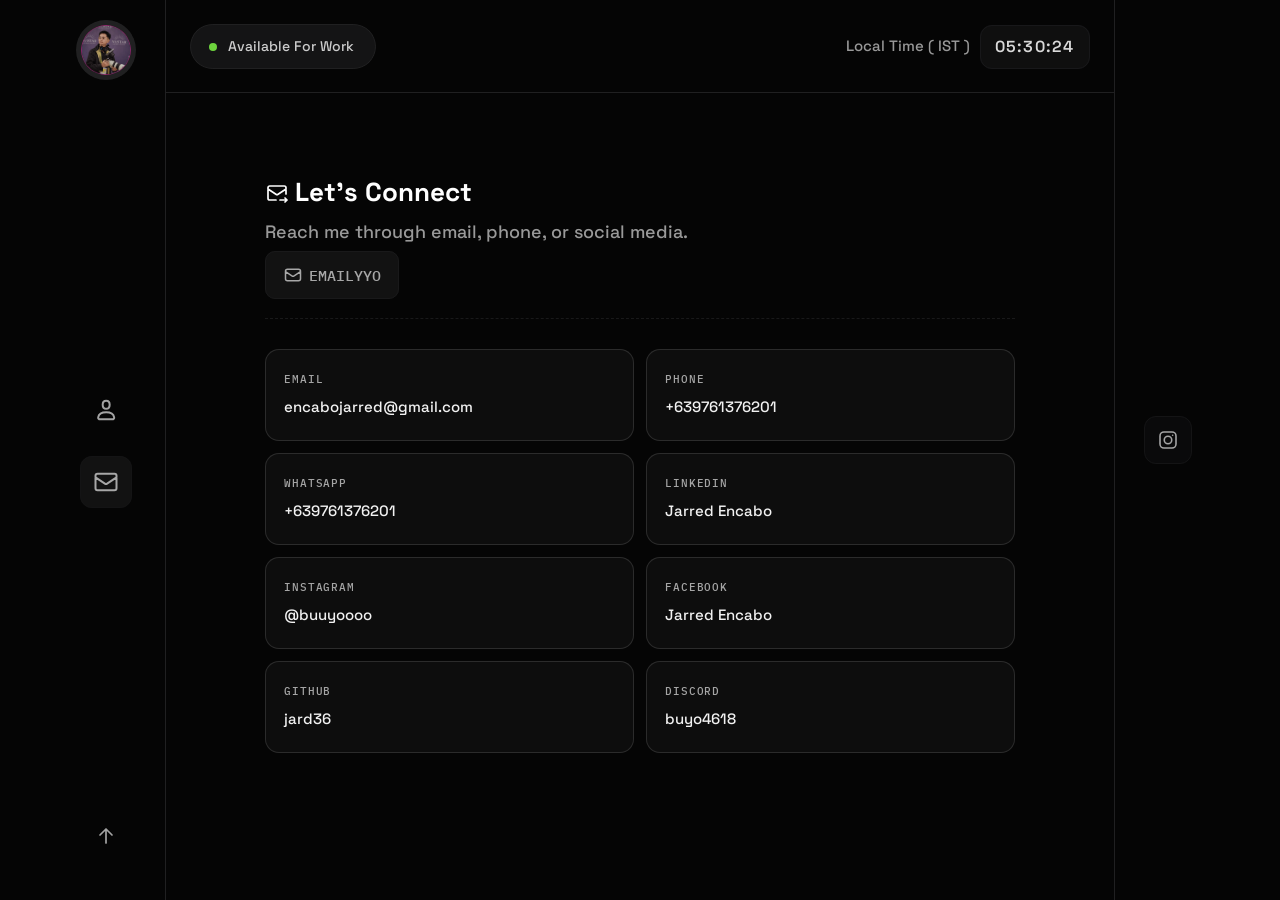
==== contact.html @ 075512ea "Publish Jarred Encabo portfolio" ====
<!DOCTYPE html>
<?xml encoding="utf-8" ?><!-- &#10024; Built with Framer &bull; https://www.framer.com/ --><html lang="en">
<head>
    <meta charset="utf-8">
    
    
    
    <!-- Start of headStart -->
    
    <!-- End of headStart -->
    <meta name="viewport" content="width=device-width">
    <meta name="generator" content="Framer c07a8c1">
    <title>Connect with DarkMate</title>
    <meta name="description" content="Reach out to me to discuss your project ideas, collaborations, or just to say hello. I'm excited to hear from you!">
    <meta name="framer-search-index" content="assets/searchIndex-9YSHQGGs-zQ9.json">
    <meta name="framer-html-plugin" content="disable">
    <link href="images/ck975VziXxtSAwyPJ0iaVqRKU4.2fa88.svg" rel="icon" media="(prefers-color-scheme: light)">
    <link href="images/ck975VziXxtSAwyPJ0iaVqRKU4.2fa88.svg" rel="icon" media="(prefers-color-scheme: dark)">
    <!-- Open Graph / Facebook -->
    <meta property="og:type" content="website">
    <meta property="og:title" content="Connect with DarkMate">
    <meta property="og:description" content="Reach out to me to discuss your project ideas, collaborations, or just to say hello. I'm excited to hear from you!">
    <meta property="og:image" content="images/N1bJONZQ5KriI8lagUc4ZhHtcY.2fa88.jpg">
    <!-- Twitter -->
    <meta name="twitter:card" content="summary_large_image">
    <meta name="twitter:title" content="Connect with DarkMate">
    <meta name="twitter:description" content="Reach out to me to discuss your project ideas, collaborations, or just to say hello. I'm excited to hear from you!">
    <meta name="twitter:image" content="images/N1bJONZQ5KriI8lagUc4ZhHtcY.2fa88.jpg">
    
    
    <meta name="robots" content="max-image-preview:large"><link rel="canonical" href="https://darkmate.framer.website/contact"><meta property="og:url" content="https://darkmate.framer.website/contact"><style data-framer-breakpoint-css>@media(min-width: 1200px){.hidden-uqkab1{display:none!important}}@media(min-width: 810px) and (max-width: 1199px){.hidden-1yfpyn6{display:none!important}}@media(max-width: 809px){.hidden-brzz2u{display:none!important}}</style><style data-framer-css-ssr-minified data-framer-components="framer-lib-cursors-host framer-717R6 framer-4fSxU framer-32sV9 framer-TaQIi PropertyOverrides framer-Pxxcs framer-CaOOj framer-XmagV framer-6bEKH framer-GNeVJ framer-rAu9d framer-3HkzL framer-97X2K framer-oCwt8 framer-k18QH framer-6Icgr framer-HIfbI framer-eKXL1">html,body,#main{margin:0;padding:0;box-sizing:border-box}:root{-webkit-font-smoothing:antialiased;-moz-osx-font-smoothing:grayscale}*{box-sizing:border-box;-webkit-font-smoothing:inherit}h1,h2,h3,h4,h5,h6,p,figure{margin:0}body,input,textarea,select,button{font-size:12px;font-family:sans-serif}body{--token-da960178-e53a-432a-be83-8b061a8c23d0: rgb(255, 255, 255);--token-2be89de8-7263-45ae-b1d9-03ee6d2c7cfb: rgb(0, 0, 0);--token-0c9648e8-0b89-490a-aac8-692986a15810: rgb(5, 5, 5);--token-43e121a0-5f49-4252-9997-cc3032df255a: rgb(10, 10, 11);--token-aac0f801-6e8e-4959-910c-a8bbfb3bc240: rgb(15, 15, 16);--token-1f2062cb-4e9f-4e0e-a7c5-402a9c533767: rgb(18, 18, 18);--token-a9d45059-11eb-4397-affb-3b82ce85a45e: rgb(20, 20, 21);--token-f5a700cc-6f81-4862-bf4f-509cd25c7c47: rgb(25, 25, 26);--token-fb832642-4b60-46c9-82aa-13e8d4f79051: rgb(32, 32, 33);--token-008ffee4-1f51-469b-8d98-f2b2cc117379: rgb(40, 40, 42);--token-2535f7d5-152a-4df0-b936-9b534f4c5a2d: rgb(45, 45, 47);--token-f9f11338-ac59-4812-b9a4-21e83716cd16: rgb(55, 55, 57);--token-e0deea66-d5c8-4281-b85a-5de129a3f291: rgb(62, 62, 65);--token-e22f269a-d86e-4e96-b36b-89de364678bb: rgb(102, 102, 102);--token-37bcb8a8-2214-4339-beef-3a3da9c68eec: rgb(117, 117, 117);--token-69a0ec5c-da85-4a5a-a0c3-c41a92df0364: rgb(153, 153, 153);--token-51e71841-61d4-44f7-8a34-46b17f753246: rgb(204, 204, 204);--token-82d5fc6a-c453-4a57-ad20-b382dbe1a632: rgb(217, 217, 217);--token-556c7b5b-06b5-44c0-b0d5-25ac5a1012c5: rgb(230, 230, 230);--token-87172f1e-87c2-4e47-969d-9a5dfff6110e: rgb(242, 242, 242);--token-d5c609b3-dc5e-4a87-9372-717bc7594d04: rgb(252, 252, 252)}#__framer-badge-container{position:fixed;bottom:0;padding:20px;width:100%;display:flex;justify-content:right;pointer-events:none;z-index:314159}.__framer-badge{pointer-events:auto}@font-face{font-family:Space Grotesk;font-style:normal;font-weight:400;font-display:swap;src:url("fonts/V8mDoQDjQSkFtoMM3T6r8E7mPb54C-s0.d455b.woff2") format("woff2");unicode-range:U+0102-0103,U+0110-0111,U+0128-0129,U+0168-0169,U+01A0-01A1,U+01AF-01B0,U+0300-0301,U+0303-0304,U+0308-0309,U+0323,U+0329,U+1EA0-1EF9,U+20AB}@font-face{font-family:Space Grotesk;font-style:normal;font-weight:400;font-display:swap;src:url("fonts/V8mDoQDjQSkFtoMM3T6r8E7mPb94C-s0.d455b.woff2") format("woff2");unicode-range:U+0100-02BA,U+02BD-02C5,U+02C7-02CC,U+02CE-02D7,U+02DD-02FF,U+0304,U+0308,U+0329,U+1D00-1DBF,U+1E00-1E9F,U+1EF2-1EFF,U+2020,U+20A0-20AB,U+20AD-20C0,U+2113,U+2C60-2C7F,U+A720-A7FF}@font-face{font-family:Space Grotesk;font-style:normal;font-weight:400;font-display:swap;src:url("fonts/V8mDoQDjQSkFtoMM3T6r8E7mPbF4Cw.d455b.woff2") format("woff2");unicode-range:U+0000-00FF,U+0131,U+0152-0153,U+02BB-02BC,U+02C6,U+02DA,U+02DC,U+0304,U+0308,U+0329,U+2000-206F,U+20AC,U+2122,U+2191,U+2193,U+2212,U+2215,U+FEFF,U+FFFD}@font-face{font-family:Space Grotesk;font-style:normal;font-weight:500;font-display:swap;src:url("fonts/V8mDoQDjQSkFtoMM3T6r8E7mPb54C-s0.d455b.woff2") format("woff2");unicode-range:U+0102-0103,U+0110-0111,U+0128-0129,U+0168-0169,U+01A0-01A1,U+01AF-01B0,U+0300-0301,U+0303-0304,U+0308-0309,U+0323,U+0329,U+1EA0-1EF9,U+20AB}@font-face{font-family:Space Grotesk;font-style:normal;font-weight:500;font-display:swap;src:url("fonts/V8mDoQDjQSkFtoMM3T6r8E7mPb94C-s0.d455b.woff2") format("woff2");unicode-range:U+0100-02BA,U+02BD-02C5,U+02C7-02CC,U+02CE-02D7,U+02DD-02FF,U+0304,U+0308,U+0329,U+1D00-1DBF,U+1E00-1E9F,U+1EF2-1EFF,U+2020,U+20A0-20AB,U+20AD-20C0,U+2113,U+2C60-2C7F,U+A720-A7FF}@font-face{font-family:Space Grotesk;font-style:normal;font-weight:500;font-display:swap;src:url("fonts/V8mDoQDjQSkFtoMM3T6r8E7mPbF4Cw.d455b.woff2") format("woff2");unicode-range:U+0000-00FF,U+0131,U+0152-0153,U+02BB-02BC,U+02C6,U+02DA,U+02DC,U+0304,U+0308,U+0329,U+2000-206F,U+20AC,U+2122,U+2191,U+2193,U+2212,U+2215,U+FEFF,U+FFFD}@font-face{font-family:Space Grotesk;font-style:normal;font-weight:600;font-display:swap;src:url("fonts/V8mDoQDjQSkFtoMM3T6r8E7mPb54C-s0.d455b.woff2") format("woff2");unicode-range:U+0102-0103,U+0110-0111,U+0128-0129,U+0168-0169,U+01A0-01A1,U+01AF-01B0,U+0300-0301,U+0303-0304,U+0308-0309,U+0323,U+0329,U+1EA0-1EF9,U+20AB}@font-face{font-family:Space Grotesk;font-style:normal;font-weight:600;font-display:swap;src:url("fonts/V8mDoQDjQSkFtoMM3T6r8E7mPb94C-s0.d455b.woff2") format("woff2");unicode-range:U+0100-02BA,U+02BD-02C5,U+02C7-02CC,U+02CE-02D7,U+02DD-02FF,U+0304,U+0308,U+0329,U+1D00-1DBF,U+1E00-1E9F,U+1EF2-1EFF,U+2020,U+20A0-20AB,U+20AD-20C0,U+2113,U+2C60-2C7F,U+A720-A7FF}@font-face{font-family:Space Grotesk;font-style:normal;font-weight:600;font-display:swap;src:url("fonts/V8mDoQDjQSkFtoMM3T6r8E7mPbF4Cw.d455b.woff2") format("woff2");unicode-range:U+0000-00FF,U+0131,U+0152-0153,U+02BB-02BC,U+02C6,U+02DA,U+02DC,U+0304,U+0308,U+0329,U+2000-206F,U+20AC,U+2122,U+2191,U+2193,U+2212,U+2215,U+FEFF,U+FFFD}@font-face{font-family:Space Grotesk;font-style:normal;font-weight:700;font-display:swap;src:url("fonts/V8mDoQDjQSkFtoMM3T6r8E7mPb54C-s0.d455b.woff2") format("woff2");unicode-range:U+0102-0103,U+0110-0111,U+0128-0129,U+0168-0169,U+01A0-01A1,U+01AF-01B0,U+0300-0301,U+0303-0304,U+0308-0309,U+0323,U+0329,U+1EA0-1EF9,U+20AB}@font-face{font-family:Space Grotesk;font-style:normal;font-weight:700;font-display:swap;src:url("fonts/V8mDoQDjQSkFtoMM3T6r8E7mPb94C-s0.d455b.woff2") format("woff2");unicode-range:U+0100-02BA,U+02BD-02C5,U+02C7-02CC,U+02CE-02D7,U+02DD-02FF,U+0304,U+0308,U+0329,U+1D00-1DBF,U+1E00-1E9F,U+1EF2-1EFF,U+2020,U+20A0-20AB,U+20AD-20C0,U+2113,U+2C60-2C7F,U+A720-A7FF}@font-face{font-family:Space Grotesk;font-style:normal;font-weight:700;font-display:swap;src:url("fonts/V8mDoQDjQSkFtoMM3T6r8E7mPbF4Cw.d455b.woff2") format("woff2");unicode-range:U+0000-00FF,U+0131,U+0152-0153,U+02BB-02BC,U+02C6,U+02DA,U+02DC,U+0304,U+0308,U+0329,U+2000-206F,U+20AC,U+2122,U+2191,U+2193,U+2212,U+2215,U+FEFF,U+FFFD}@font-face{font-family:IBM Plex Mono;font-style:normal;font-weight:500;font-display:block;src:url("fonts/-F6qfjptAgt5VM-kVkqdyU8n3twJwl1FgtIU.2d5bd.woff2") format("woff2");unicode-range:U+0460-052F,U+1C80-1C8A,U+20B4,U+2DE0-2DFF,U+A640-A69F,U+FE2E-FE2F}@font-face{font-family:IBM Plex Mono;font-style:normal;font-weight:500;font-display:block;src:url("fonts/-F6qfjptAgt5VM-kVkqdyU8n3twJwlRFgtIU.2d5bd.woff2") format("woff2");unicode-range:U+0301,U+0400-045F,U+0490-0491,U+04B0-04B1,U+2116}@font-face{font-family:IBM Plex Mono;font-style:normal;font-weight:500;font-display:block;src:url("fonts/-F6qfjptAgt5VM-kVkqdyU8n3twJwl9FgtIU.2d5bd.woff2") format("woff2");unicode-range:U+0102-0103,U+0110-0111,U+0128-0129,U+0168-0169,U+01A0-01A1,U+01AF-01B0,U+0300-0301,U+0303-0304,U+0308-0309,U+0323,U+0329,U+1EA0-1EF9,U+20AB}@font-face{font-family:IBM Plex Mono;font-style:normal;font-weight:500;font-display:block;src:url("fonts/-F6qfjptAgt5VM-kVkqdyU8n3twJwl5FgtIU.2d5bd.woff2") format("woff2");unicode-range:U+0100-02BA,U+02BD-02C5,U+02C7-02CC,U+02CE-02D7,U+02DD-02FF,U+0304,U+0308,U+0329,U+1D00-1DBF,U+1E00-1E9F,U+1EF2-1EFF,U+2020,U+20A0-20AB,U+20AD-20C0,U+2113,U+2C60-2C7F,U+A720-A7FF}@font-face{font-family:IBM Plex Mono;font-style:normal;font-weight:500;font-display:block;src:url("fonts/-F6qfjptAgt5VM-kVkqdyU8n3twJwlBFgg.2d5bd.woff2") format("woff2");unicode-range:U+0000-00FF,U+0131,U+0152-0153,U+02BB-02BC,U+02C6,U+02DA,U+02DC,U+0304,U+0308,U+0329,U+2000-206F,U+20AC,U+2122,U+2191,U+2193,U+2212,U+2215,U+FEFF,U+FFFD}@font-face{font-family:Inter;src:url("fonts/5vvr9Vy74if2I6bQbJvbw7SY1pQ.abed4.woff2");font-display:swap;font-style:normal;font-weight:400;unicode-range:U+0460-052F,U+1C80-1C88,U+20B4,U+2DE0-2DFF,U+A640-A69F,U+FE2E-FE2F}@font-face{font-family:Inter;src:url("fonts/EOr0mi4hNtlgWNn9if640EZzXCo.abed4.woff2");font-display:swap;font-style:normal;font-weight:400;unicode-range:U+0301,U+0400-045F,U+0490-0491,U+04B0-04B1,U+2116}@font-face{font-family:Inter;src:url("fonts/Y9k9QrlZAqio88Klkmbd8VoMQc.abed4.woff2");font-display:swap;font-style:normal;font-weight:400;unicode-range:U+1F00-1FFF}@font-face{font-family:Inter;src:url("fonts/OYrD2tBIBPvoJXiIHnLoOXnY9M.abed4.woff2");font-display:swap;font-style:normal;font-weight:400;unicode-range:U+0370-03FF}@font-face{font-family:Inter;src:url("fonts/JeYwfuaPfZHQhEG8U5gtPDZ7WQ.abed4.woff2");font-display:swap;font-style:normal;font-weight:400;unicode-range:U+0100-024F,U+0259,U+1E00-1EFF,U+2020,U+20A0-20AB,U+20AD-20CF,U+2113,U+2C60-2C7F,U+A720-A7FF}@font-face{font-family:Inter;src:url("fonts/vQyevYAyHtARFwPqUzQGpnDs.abed4.woff2");font-display:swap;font-style:normal;font-weight:400;unicode-range:U+0000-00FF,U+0131,U+0152-0153,U+02BB-02BC,U+02C6,U+02DA,U+02DC,U+2000-206F,U+2074,U+20AC,U+2122,U+2191,U+2193,U+2212,U+2215,U+FEFF,U+FFFD}@font-face{font-family:Inter;src:url("fonts/b6Y37FthZeALduNqHicBT6FutY.abed4.woff2");font-display:swap;font-style:normal;font-weight:400;unicode-range:U+0102-0103,U+0110-0111,U+0128-0129,U+0168-0169,U+01A0-01A1,U+01AF-01B0,U+1EA0-1EF9,U+20AB}@font-face{font-family:Inter;src:url("fonts/NXxvFRoY5LDh3yCm7MEP2jqYk.abed4.woff2");font-display:block;font-style:normal;font-weight:100;unicode-range:U+0460-052F,U+1C80-1C88,U+20B4,U+2DE0-2DFF,U+A640-A69F,U+FE2E-FE2F}@font-face{font-family:Inter;src:url("fonts/5CcgcVyoWSqO1THBiISd6oCog.abed4.woff2");font-display:block;font-style:normal;font-weight:100;unicode-range:U+0301,U+0400-045F,U+0490-0491,U+04B0-04B1,U+2116}@font-face{font-family:Inter;src:url("fonts/MF544SVCvk3yNpLIz3pwDXFZPKM.abed4.woff2");font-display:block;font-style:normal;font-weight:100;unicode-range:U+1F00-1FFF}@font-face{font-family:Inter;src:url("fonts/TNtxudDBkAm2RXdtU3rvTBwoM.abed4.woff2");font-display:block;font-style:normal;font-weight:100;unicode-range:U+0370-03FF}@font-face{font-family:Inter;src:url("fonts/fIabp4VN5z7iJ3lNOz9qfNeQHc.abed4.woff2");font-display:block;font-style:normal;font-weight:100;unicode-range:U+0100-024F,U+0259,U+1E00-1EFF,U+2020,U+20A0-20AB,U+20AD-20CF,U+2113,U+2C60-2C7F,U+A720-A7FF}@font-face{font-family:Inter;src:url("fonts/YSOgKh50dqzzsXffetgcarlLHcI.abed4.woff2");font-display:block;font-style:normal;font-weight:100;unicode-range:U+0000-00FF,U+0131,U+0152-0153,U+02BB-02BC,U+02C6,U+02DA,U+02DC,U+2000-206F,U+2074,U+20AC,U+2122,U+2191,U+2193,U+2212,U+2215,U+FEFF,U+FFFD}@font-face{font-family:Inter;src:url("fonts/9iRSYClnXA0RMygyIn6yjjWXJw.abed4.woff2");font-display:block;font-style:normal;font-weight:100;unicode-range:U+0102-0103,U+0110-0111,U+0128-0129,U+0168-0169,U+01A0-01A1,U+01AF-01B0,U+1EA0-1EF9,U+20AB}@font-face{font-family:Inter;src:url("fonts/MVhJhYeDWxeyqT939zMNyw9p8.abed4.woff2");font-display:block;font-style:normal;font-weight:200;unicode-range:U+0460-052F,U+1C80-1C88,U+20B4,U+2DE0-2DFF,U+A640-A69F,U+FE2E-FE2F}@font-face{font-family:Inter;src:url("fonts/WXQXYfAQJIi2pCJACAfWWXfIDqI.abed4.woff2");font-display:block;font-style:normal;font-weight:200;unicode-range:U+0301,U+0400-045F,U+0490-0491,U+04B0-04B1,U+2116}@font-face{font-family:Inter;src:url("fonts/RJeJJARdrtNUtic58kOz7hIgBuE.abed4.woff2");font-display:block;font-style:normal;font-weight:200;unicode-range:U+1F00-1FFF}@font-face{font-family:Inter;src:url("fonts/4hBRAuM02i3fsxYDzyNvt5Az2so.abed4.woff2");font-display:block;font-style:normal;font-weight:200;unicode-range:U+0370-03FF}@font-face{font-family:Inter;src:url("fonts/fz1JbBffNGgK7BNUI1mmbFBlgA8.abed4.woff2");font-display:block;font-style:normal;font-weight:200;unicode-range:U+0100-024F,U+0259,U+1E00-1EFF,U+2020,U+20A0-20AB,U+20AD-20CF,U+2113,U+2C60-2C7F,U+A720-A7FF}@font-face{font-family:Inter;src:url("fonts/hgmI3sEShaw5UU738TAjDBQPH0.abed4.woff2");font-display:block;font-style:normal;font-weight:200;unicode-range:U+0000-00FF,U+0131,U+0152-0153,U+02BB-02BC,U+02C6,U+02DA,U+02DC,U+2000-206F,U+2074,U+20AC,U+2122,U+2191,U+2193,U+2212,U+2215,U+FEFF,U+FFFD}@font-face{font-family:Inter;src:url("fonts/eIZyQwIlHYR0mnMSneEDMtqBPgw.abed4.woff2");font-display:block;font-style:normal;font-weight:200;unicode-range:U+0102-0103,U+0110-0111,U+0128-0129,U+0168-0169,U+01A0-01A1,U+01AF-01B0,U+1EA0-1EF9,U+20AB}@font-face{font-family:Inter;src:url("fonts/BkDpl4ghaqvMi1btKFyG2tdbec.abed4.woff2");font-display:swap;font-style:normal;font-weight:300;unicode-range:U+0460-052F,U+1C80-1C88,U+20B4,U+2DE0-2DFF,U+A640-A69F,U+FE2E-FE2F}@font-face{font-family:Inter;src:url("fonts/zAMK70AQRFSShJgUiaR5IiIhgzk.abed4.woff2");font-display:swap;font-style:normal;font-weight:300;unicode-range:U+0301,U+0400-045F,U+0490-0491,U+04B0-04B1,U+2116}@font-face{font-family:Inter;src:url("fonts/IETjvc5qzUaRoaruDpPSwCUM8.abed4.woff2");font-display:swap;font-style:normal;font-weight:300;unicode-range:U+1F00-1FFF}@font-face{font-family:Inter;src:url("fonts/oLCoaT3ioA0fHdJnWR9W6k7NY.abed4.woff2");font-display:swap;font-style:normal;font-weight:300;unicode-range:U+0370-03FF}@font-face{font-family:Inter;src:url("fonts/Sj0PCHQSBjFmEp6NBWg6FNaKc.abed4.woff2");font-display:swap;font-style:normal;font-weight:300;unicode-range:U+0100-024F,U+0259,U+1E00-1EFF,U+2020,U+20A0-20AB,U+20AD-20CF,U+2113,U+2C60-2C7F,U+A720-A7FF}@font-face{font-family:Inter;src:url("fonts/v2q8JTTTs7McDMSEhnxAIBqd0.abed4.woff2");font-display:swap;font-style:normal;font-weight:300;unicode-range:U+0000-00FF,U+0131,U+0152-0153,U+02BB-02BC,U+02C6,U+02DA,U+02DC,U+2000-206F,U+2074,U+20AC,U+2122,U+2191,U+2193,U+2212,U+2215,U+FEFF,U+FFFD}@font-face{font-family:Inter;src:url("fonts/H4TfENUY1rh8R9UaSD6vngjJP3M.abed4.woff2");font-display:swap;font-style:normal;font-weight:300;unicode-range:U+0102-0103,U+0110-0111,U+0128-0129,U+0168-0169,U+01A0-01A1,U+01AF-01B0,U+1EA0-1EF9,U+20AB}@font-face{font-family:Inter;src:url("fonts/5A3Ce6C9YYmCjpQx9M4inSaKU.abed4.woff2");font-display:swap;font-style:normal;font-weight:500;unicode-range:U+0460-052F,U+1C80-1C88,U+20B4,U+2DE0-2DFF,U+A640-A69F,U+FE2E-FE2F}@font-face{font-family:Inter;src:url("fonts/Qx95Xyt0Ka3SGhinnbXIGpEIyP4.abed4.woff2");font-display:swap;font-style:normal;font-weight:500;unicode-range:U+0301,U+0400-045F,U+0490-0491,U+04B0-04B1,U+2116}@font-face{font-family:Inter;src:url("fonts/6mJuEAguuIuMog10gGvH5d3cl8.abed4.woff2");font-display:swap;font-style:normal;font-weight:500;unicode-range:U+1F00-1FFF}@font-face{font-family:Inter;src:url("fonts/xYYWaj7wCU5zSQH0eXvSaS19wo.abed4.woff2");font-display:swap;font-style:normal;font-weight:500;unicode-range:U+0370-03FF}@font-face{font-family:Inter;src:url("fonts/otTaNuNpVK4RbdlT7zDDdKvQBA.abed4.woff2");font-display:swap;font-style:normal;font-weight:500;unicode-range:U+0100-024F,U+0259,U+1E00-1EFF,U+2020,U+20A0-20AB,U+20AD-20CF,U+2113,U+2C60-2C7F,U+A720-A7FF}@font-face{font-family:Inter;src:url("fonts/d3tHnaQIAeqiE5hGcRw4mmgWYU.abed4.woff2");font-display:swap;font-style:normal;font-weight:500;unicode-range:U+0000-00FF,U+0131,U+0152-0153,U+02BB-02BC,U+02C6,U+02DA,U+02DC,U+2000-206F,U+2074,U+20AC,U+2122,U+2191,U+2193,U+2212,U+2215,U+FEFF,U+FFFD}@font-face{font-family:Inter;src:url("fonts/DolVirEGb34pEXEp8t8FQBSK4.abed4.woff2");font-display:swap;font-style:normal;font-weight:500;unicode-range:U+0102-0103,U+0110-0111,U+0128-0129,U+0168-0169,U+01A0-01A1,U+01AF-01B0,U+1EA0-1EF9,U+20AB}@font-face{font-family:Inter;src:url("fonts/hyOgCu0Xnghbimh0pE8QTvtt2AU.abed4.woff2");font-display:swap;font-style:normal;font-weight:600;unicode-range:U+0460-052F,U+1C80-1C88,U+20B4,U+2DE0-2DFF,U+A640-A69F,U+FE2E-FE2F}@font-face{font-family:Inter;src:url("fonts/NeGmSOXrPBfEFIy5YZeHq17LEDA.abed4.woff2");font-display:swap;font-style:normal;font-weight:600;unicode-range:U+0301,U+0400-045F,U+0490-0491,U+04B0-04B1,U+2116}@font-face{font-family:Inter;src:url("fonts/oYaAX5himiTPYuN8vLWnqBbfD2s.abed4.woff2");font-display:swap;font-style:normal;font-weight:600;unicode-range:U+1F00-1FFF}@font-face{font-family:Inter;src:url("fonts/lEJLP4R0yuCaMCjSXYHtJw72M.abed4.woff2");font-display:swap;font-style:normal;font-weight:600;unicode-range:U+0370-03FF}@font-face{font-family:Inter;src:url("fonts/cRJyLNuTJR5jbyKzGi33wU9cqIQ.abed4.woff2");font-display:swap;font-style:normal;font-weight:600;unicode-range:U+0100-024F,U+0259,U+1E00-1EFF,U+2020,U+20A0-20AB,U+20AD-20CF,U+2113,U+2C60-2C7F,U+A720-A7FF}@font-face{font-family:Inter;src:url("fonts/1ZFS7N918ojhhd0nQWdj3jz4w.abed4.woff2");font-display:swap;font-style:normal;font-weight:600;unicode-range:U+0000-00FF,U+0131,U+0152-0153,U+02BB-02BC,U+02C6,U+02DA,U+02DC,U+2000-206F,U+2074,U+20AC,U+2122,U+2191,U+2193,U+2212,U+2215,U+FEFF,U+FFFD}@font-face{font-family:Inter;src:url("fonts/A0Wcc7NgXMjUuFdquHDrIZpzZw0.abed4.woff2");font-display:swap;font-style:normal;font-weight:600;unicode-range:U+0102-0103,U+0110-0111,U+0128-0129,U+0168-0169,U+01A0-01A1,U+01AF-01B0,U+1EA0-1EF9,U+20AB}@font-face{font-family:Inter;src:url("fonts/DpPBYI0sL4fYLgAkX8KXOPVt7c.abed4.woff2");font-display:swap;font-style:normal;font-weight:700;unicode-range:U+0460-052F,U+1C80-1C88,U+20B4,U+2DE0-2DFF,U+A640-A69F,U+FE2E-FE2F}@font-face{font-family:Inter;src:url("fonts/4RAEQdEOrcnDkhHiiCbJOw92Lk.abed4.woff2");font-display:swap;font-style:normal;font-weight:700;unicode-range:U+0301,U+0400-045F,U+0490-0491,U+04B0-04B1,U+2116}@font-face{font-family:Inter;src:url("fonts/1K3W8DizY3v4emK8Mb08YHxTbs.abed4.woff2");font-display:swap;font-style:normal;font-weight:700;unicode-range:U+1F00-1FFF}@font-face{font-family:Inter;src:url("fonts/tUSCtfYVM1I1IchuyCwz9gDdQ.abed4.woff2");font-display:swap;font-style:normal;font-weight:700;unicode-range:U+0370-03FF}@font-face{font-family:Inter;src:url("fonts/VgYFWiwsAC5OYxAycRXXvhze58.abed4.woff2");font-display:swap;font-style:normal;font-weight:700;unicode-range:U+0100-024F,U+0259,U+1E00-1EFF,U+2020,U+20A0-20AB,U+20AD-20CF,U+2113,U+2C60-2C7F,U+A720-A7FF}@font-face{font-family:Inter;src:url("fonts/DXD0Q7LSl7HEvDzucnyLnGBHM.abed4.woff2");font-display:swap;font-style:normal;font-weight:700;unicode-range:U+0000-00FF,U+0131,U+0152-0153,U+02BB-02BC,U+02C6,U+02DA,U+02DC,U+2000-206F,U+2074,U+20AC,U+2122,U+2191,U+2193,U+2212,U+2215,U+FEFF,U+FFFD}@font-face{font-family:Inter;src:url("fonts/GIryZETIX4IFypco5pYZONKhJIo.abed4.woff2");font-display:swap;font-style:normal;font-weight:700;unicode-range:U+0102-0103,U+0110-0111,U+0128-0129,U+0168-0169,U+01A0-01A1,U+01AF-01B0,U+1EA0-1EF9,U+20AB}@font-face{font-family:Inter;src:url("fonts/PONfPc6h4EPYwJliXQBmjVx7QxI.abed4.woff2");font-display:swap;font-style:normal;font-weight:800;unicode-range:U+0460-052F,U+1C80-1C88,U+20B4,U+2DE0-2DFF,U+A640-A69F,U+FE2E-FE2F}@font-face{font-family:Inter;src:url("fonts/zsnJN7Z1wdzUvepJniD3rbvJIyU.abed4.woff2");font-display:swap;font-style:normal;font-weight:800;unicode-range:U+0301,U+0400-045F,U+0490-0491,U+04B0-04B1,U+2116}@font-face{font-family:Inter;src:url("fonts/UrzZBOy7RyJEWAZGduzOeHiHuY.abed4.woff2");font-display:swap;font-style:normal;font-weight:800;unicode-range:U+1F00-1FFF}@font-face{font-family:Inter;src:url("fonts/996sR9SfSDuYELz8oHhDOcErkY.abed4.woff2");font-display:swap;font-style:normal;font-weight:800;unicode-range:U+0370-03FF}@font-face{font-family:Inter;src:url("fonts/ftN1HpyPVJEoEb4q36SOrNdLXU.abed4.woff2");font-display:swap;font-style:normal;font-weight:800;unicode-range:U+0100-024F,U+0259,U+1E00-1EFF,U+2020,U+20A0-20AB,U+20AD-20CF,U+2113,U+2C60-2C7F,U+A720-A7FF}@font-face{font-family:Inter;src:url("fonts/jN39PDxZWEwjG7Csryx3JN2r2Y.abed4.woff2");font-display:swap;font-style:normal;font-weight:800;unicode-range:U+0000-00FF,U+0131,U+0152-0153,U+02BB-02BC,U+02C6,U+02DA,U+02DC,U+2000-206F,U+2074,U+20AC,U+2122,U+2191,U+2193,U+2212,U+2215,U+FEFF,U+FFFD}@font-face{font-family:Inter;src:url("fonts/JAur4lGGSGRGyrFi59JSIKqVgU.abed4.woff2");font-display:swap;font-style:normal;font-weight:800;unicode-range:U+0102-0103,U+0110-0111,U+0128-0129,U+0168-0169,U+01A0-01A1,U+01AF-01B0,U+1EA0-1EF9,U+20AB}@font-face{font-family:Inter;src:url("fonts/mkY5Sgyq51ik0AMrSBwhm9DJg.abed4.woff2");font-display:block;font-style:normal;font-weight:900;unicode-range:U+0460-052F,U+1C80-1C88,U+20B4,U+2DE0-2DFF,U+A640-A69F,U+FE2E-FE2F}@font-face{font-family:Inter;src:url("fonts/X5hj6qzcHUYv7h1390c8Rhm6550.abed4.woff2");font-display:block;font-style:normal;font-weight:900;unicode-range:U+0301,U+0400-045F,U+0490-0491,U+04B0-04B1,U+2116}@font-face{font-family:Inter;src:url("fonts/gQhNpS3tN86g8RcVKYUUaKt2oMQ.abed4.woff2");font-display:block;font-style:normal;font-weight:900;unicode-range:U+1F00-1FFF}@font-face{font-family:Inter;src:url("fonts/cugnVhSraaRyANCaUtI5FV17wk.abed4.woff2");font-display:block;font-style:normal;font-weight:900;unicode-range:U+0370-03FF}@font-face{font-family:Inter;src:url("fonts/5HcVoGak8k5agFJSaKa4floXVu0.abed4.woff2");font-display:block;font-style:normal;font-weight:900;unicode-range:U+0100-024F,U+0259,U+1E00-1EFF,U+2020,U+20A0-20AB,U+20AD-20CF,U+2113,U+2C60-2C7F,U+A720-A7FF}@font-face{font-family:Inter;src:url("fonts/jn4BtSPLlS0NDp1KiFAtFKiiY0o.abed4.woff2");font-display:block;font-style:normal;font-weight:900;unicode-range:U+0000-00FF,U+0131,U+0152-0153,U+02BB-02BC,U+02C6,U+02DA,U+02DC,U+2000-206F,U+2074,U+20AC,U+2122,U+2191,U+2193,U+2212,U+2215,U+FEFF,U+FFFD}@font-face{font-family:Inter;src:url("fonts/P2Bw01CtL0b9wqygO0sSVogWbo.abed4.woff2");font-display:block;font-style:normal;font-weight:900;unicode-range:U+0102-0103,U+0110-0111,U+0128-0129,U+0168-0169,U+01A0-01A1,U+01AF-01B0,U+1EA0-1EF9,U+20AB}@font-face{font-family:Inter;src:url("fonts/YJsHMqeEm0oDHuxRTVCwg5eZuo.abed4.woff2");font-display:block;font-style:italic;font-weight:100;unicode-range:U+0460-052F,U+1C80-1C88,U+20B4,U+2DE0-2DFF,U+A640-A69F,U+FE2E-FE2F}@font-face{font-family:Inter;src:url("fonts/oJJMyJlDykMObEyb5VexHSxd24.abed4.woff2");font-display:block;font-style:italic;font-weight:100;unicode-range:U+0301,U+0400-045F,U+0490-0491,U+04B0-04B1,U+2116}@font-face{font-family:Inter;src:url("fonts/IpeaX0WzLaonj68howNZg4SJJaY.abed4.woff2");font-display:block;font-style:italic;font-weight:100;unicode-range:U+1F00-1FFF}@font-face{font-family:Inter;src:url("fonts/KCj1bV3vDXY5OLHttTeRYcu9J8.abed4.woff2");font-display:block;font-style:italic;font-weight:100;unicode-range:U+0370-03FF}@font-face{font-family:Inter;src:url("fonts/biaVHhOprxbHaR3dIP7Z8cYurHg.abed4.woff2");font-display:block;font-style:italic;font-weight:100;unicode-range:U+0100-024F,U+0259,U+1E00-1EFF,U+2020,U+20A0-20AB,U+20AD-20CF,U+2113,U+2C60-2C7F,U+A720-A7FF}@font-face{font-family:Inter;src:url("fonts/BpOIEy4nYtcp1RwqOtwAgi2EiDE.abed4.woff2");font-display:block;font-style:italic;font-weight:100;unicode-range:U+0000-00FF,U+0131,U+0152-0153,U+02BB-02BC,U+02C6,U+02DA,U+02DC,U+2000-206F,U+2074,U+20AC,U+2122,U+2191,U+2193,U+2212,U+2215,U+FEFF,U+FFFD}@font-face{font-family:Inter;src:url("fonts/gNa011yWpVpNFgUhhSlDX8nUiPQ.abed4.woff2");font-display:block;font-style:italic;font-weight:100;unicode-range:U+0102-0103,U+0110-0111,U+0128-0129,U+0168-0169,U+01A0-01A1,U+01AF-01B0,U+1EA0-1EF9,U+20AB}@font-face{font-family:Inter;src:url("fonts/vpq17U0WM26sBGHgq9jnrUmUf8.abed4.woff2");font-display:block;font-style:italic;font-weight:200;unicode-range:U+0460-052F,U+1C80-1C88,U+20B4,U+2DE0-2DFF,U+A640-A69F,U+FE2E-FE2F}@font-face{font-family:Inter;src:url("fonts/bNYh7lNMEpOegeRYAtyGel1WqBE.abed4.woff2");font-display:block;font-style:italic;font-weight:200;unicode-range:U+0301,U+0400-045F,U+0490-0491,U+04B0-04B1,U+2116}@font-face{font-family:Inter;src:url("fonts/FBzcXZYmdulcZC0z278U6o0cw.abed4.woff2");font-display:block;font-style:italic;font-weight:200;unicode-range:U+1F00-1FFF}@font-face{font-family:Inter;src:url("fonts/ua60IRqWK94xCrq0SC639Hbsdjg.abed4.woff2");font-display:block;font-style:italic;font-weight:200;unicode-range:U+0370-03FF}@font-face{font-family:Inter;src:url("fonts/Pd8gNPn2dSCh4FyjWFw9PJysoQ.abed4.woff2");font-display:block;font-style:italic;font-weight:200;unicode-range:U+0100-024F,U+0259,U+1E00-1EFF,U+2020,U+20A0-20AB,U+20AD-20CF,U+2113,U+2C60-2C7F,U+A720-A7FF}@font-face{font-family:Inter;src:url("fonts/zpiI5DA3vCb3G2sqEyq9xqogo.abed4.woff2");font-display:block;font-style:italic;font-weight:200;unicode-range:U+0000-00FF,U+0131,U+0152-0153,U+02BB-02BC,U+02C6,U+02DA,U+02DC,U+2000-206F,U+2074,U+20AC,U+2122,U+2191,U+2193,U+2212,U+2215,U+FEFF,U+FFFD}@font-face{font-family:Inter;src:url("fonts/DtVQjTG8OGGKnwKYrMHRZVCyo.abed4.woff2");font-display:block;font-style:italic;font-weight:200;unicode-range:U+0102-0103,U+0110-0111,U+0128-0129,U+0168-0169,U+01A0-01A1,U+01AF-01B0,U+1EA0-1EF9,U+20AB}@font-face{font-family:Inter;src:url("fonts/YYB6GZmCWnZq3RWZOghuZIOxQY.abed4.woff2");font-display:swap;font-style:italic;font-weight:300;unicode-range:U+0460-052F,U+1C80-1C88,U+20B4,U+2DE0-2DFF,U+A640-A69F,U+FE2E-FE2F}@font-face{font-family:Inter;src:url("fonts/miJTzODdiyIr3tRo9KEoqXXk2PM.abed4.woff2");font-display:swap;font-style:italic;font-weight:300;unicode-range:U+0301,U+0400-045F,U+0490-0491,U+04B0-04B1,U+2116}@font-face{font-family:Inter;src:url("fonts/6ZMhcggRFfEfbf7lncCpaUbA.abed4.woff2");font-display:swap;font-style:italic;font-weight:300;unicode-range:U+1F00-1FFF}@font-face{font-family:Inter;src:url("fonts/8sCN6PGUr4I8q5hC5twAXfcwqV0.abed4.woff2");font-display:swap;font-style:italic;font-weight:300;unicode-range:U+0370-03FF}@font-face{font-family:Inter;src:url("fonts/aUYDUTztS7anQw5JuwCncXeLOBY.abed4.woff2");font-display:swap;font-style:italic;font-weight:300;unicode-range:U+0100-024F,U+0259,U+1E00-1EFF,U+2020,U+20A0-20AB,U+20AD-20CF,U+2113,U+2C60-2C7F,U+A720-A7FF}@font-face{font-family:Inter;src:url("fonts/5mDAOkC5Wpzo7NkuE9oYfqlY2u4.abed4.woff2");font-display:swap;font-style:italic;font-weight:300;unicode-range:U+0000-00FF,U+0131,U+0152-0153,U+02BB-02BC,U+02C6,U+02DA,U+02DC,U+2000-206F,U+2074,U+20AC,U+2122,U+2191,U+2193,U+2212,U+2215,U+FEFF,U+FFFD}@font-face{font-family:Inter;src:url("fonts/yDiPvYxioBHsicnYxpPW35WQmx8.abed4.woff2");font-display:swap;font-style:italic;font-weight:300;unicode-range:U+0102-0103,U+0110-0111,U+0128-0129,U+0168-0169,U+01A0-01A1,U+01AF-01B0,U+1EA0-1EF9,U+20AB}@font-face{font-family:Inter;src:url("fonts/CfMzU8w2e7tHgF4T4rATMPuWosA.abed4.woff2");font-display:swap;font-style:italic;font-weight:400;unicode-range:U+0460-052F,U+1C80-1C88,U+20B4,U+2DE0-2DFF,U+A640-A69F,U+FE2E-FE2F}@font-face{font-family:Inter;src:url("fonts/867QObYax8ANsfX4TGEVU9YiCM.abed4.woff2");font-display:swap;font-style:italic;font-weight:400;unicode-range:U+0301,U+0400-045F,U+0490-0491,U+04B0-04B1,U+2116}@font-face{font-family:Inter;src:url("fonts/Oyn2ZbENFdnW7mt2Lzjk1h9Zb9k.abed4.woff2");font-display:swap;font-style:italic;font-weight:400;unicode-range:U+1F00-1FFF}@font-face{font-family:Inter;src:url("fonts/cdAe8hgZ1cMyLu9g005pAW3xMo.abed4.woff2");font-display:swap;font-style:italic;font-weight:400;unicode-range:U+0370-03FF}@font-face{font-family:Inter;src:url("fonts/DOfvtmE1UplCq161m6Hj8CSQYg.abed4.woff2");font-display:swap;font-style:italic;font-weight:400;unicode-range:U+0100-024F,U+0259,U+1E00-1EFF,U+2020,U+20A0-20AB,U+20AD-20CF,U+2113,U+2C60-2C7F,U+A720-A7FF}@font-face{font-family:Inter;src:url("fonts/vFzuJY0c65av44uhEKB6vyjFMg.abed4.woff2");font-display:swap;font-style:italic;font-weight:400;unicode-range:U+0000-00FF,U+0131,U+0152-0153,U+02BB-02BC,U+02C6,U+02DA,U+02DC,U+2000-206F,U+2074,U+20AC,U+2122,U+2191,U+2193,U+2212,U+2215,U+FEFF,U+FFFD}@font-face{font-family:Inter;src:url("fonts/tKtBcDnBMevsEEJKdNGhhkLzYo.abed4.woff2");font-display:swap;font-style:italic;font-weight:400;unicode-range:U+0102-0103,U+0110-0111,U+0128-0129,U+0168-0169,U+01A0-01A1,U+01AF-01B0,U+1EA0-1EF9,U+20AB}@font-face{font-family:Inter;src:url("fonts/khkJkwSL66WFg8SX6Wa726c.abed4.woff2");font-display:swap;font-style:italic;font-weight:500;unicode-range:U+0460-052F,U+1C80-1C88,U+20B4,U+2DE0-2DFF,U+A640-A69F,U+FE2E-FE2F}@font-face{font-family:Inter;src:url("fonts/0E7IMbDzcGABpBwwqNEt60wU0w.abed4.woff2");font-display:swap;font-style:italic;font-weight:500;unicode-range:U+0301,U+0400-045F,U+0490-0491,U+04B0-04B1,U+2116}@font-face{font-family:Inter;src:url("fonts/NTJ0nQgIF0gcDelS14zQ9NR9Q.abed4.woff2");font-display:swap;font-style:italic;font-weight:500;unicode-range:U+1F00-1FFF}@font-face{font-family:Inter;src:url("fonts/QrcNhgEPfRl0LS8qz5Ln8olanl8.abed4.woff2");font-display:swap;font-style:italic;font-weight:500;unicode-range:U+0370-03FF}@font-face{font-family:Inter;src:url("fonts/JEXmejW8mXOYMtt0hyRg811kHac.abed4.woff2");font-display:swap;font-style:italic;font-weight:500;unicode-range:U+0100-024F,U+0259,U+1E00-1EFF,U+2020,U+20A0-20AB,U+20AD-20CF,U+2113,U+2C60-2C7F,U+A720-A7FF}@font-face{font-family:Inter;src:url("fonts/ksvR4VsLksjpSwnC2fPgHRNMw.abed4.woff2");font-display:swap;font-style:italic;font-weight:500;unicode-range:U+0000-00FF,U+0131,U+0152-0153,U+02BB-02BC,U+02C6,U+02DA,U+02DC,U+2000-206F,U+2074,U+20AC,U+2122,U+2191,U+2193,U+2212,U+2215,U+FEFF,U+FFFD}@font-face{font-family:Inter;src:url("fonts/uy9s0iWuxiNnVt8EpTI3gzohpwo.abed4.woff2");font-display:swap;font-style:italic;font-weight:500;unicode-range:U+0102-0103,U+0110-0111,U+0128-0129,U+0168-0169,U+01A0-01A1,U+01AF-01B0,U+1EA0-1EF9,U+20AB}@font-face{font-family:Inter;src:url("fonts/vxBnBhH8768IFAXAb4Qf6wQHKs.abed4.woff2");font-display:swap;font-style:italic;font-weight:600;unicode-range:U+0460-052F,U+1C80-1C88,U+20B4,U+2DE0-2DFF,U+A640-A69F,U+FE2E-FE2F}@font-face{font-family:Inter;src:url("fonts/zSsEuoJdh8mcFVk976C05ZfQr8.abed4.woff2");font-display:swap;font-style:italic;font-weight:600;unicode-range:U+0301,U+0400-045F,U+0490-0491,U+04B0-04B1,U+2116}@font-face{font-family:Inter;src:url("fonts/b8ezwLrN7h2AUoPEENcsTMVJ0.abed4.woff2");font-display:swap;font-style:italic;font-weight:600;unicode-range:U+1F00-1FFF}@font-face{font-family:Inter;src:url("fonts/mvNEIBLyHbscgHtwfsByjXUz3XY.abed4.woff2");font-display:swap;font-style:italic;font-weight:600;unicode-range:U+0370-03FF}@font-face{font-family:Inter;src:url("fonts/6FI2EneKzM3qBy5foOZXey7coCA.abed4.woff2");font-display:swap;font-style:italic;font-weight:600;unicode-range:U+0100-024F,U+0259,U+1E00-1EFF,U+2020,U+20A0-20AB,U+20AD-20CF,U+2113,U+2C60-2C7F,U+A720-A7FF}@font-face{font-family:Inter;src:url("fonts/qrVgiXNd6RuQjETYQiVQ9nqCk.abed4.woff2");font-display:swap;font-style:italic;font-weight:600;unicode-range:U+0000-00FF,U+0131,U+0152-0153,U+02BB-02BC,U+02C6,U+02DA,U+02DC,U+2000-206F,U+2074,U+20AC,U+2122,U+2191,U+2193,U+2212,U+2215,U+FEFF,U+FFFD}@font-face{font-family:Inter;src:url("fonts/NHHeAKJVP0ZWHk5YZnQQChIsBM.abed4.woff2");font-display:swap;font-style:italic;font-weight:600;unicode-range:U+0102-0103,U+0110-0111,U+0128-0129,U+0168-0169,U+01A0-01A1,U+01AF-01B0,U+1EA0-1EF9,U+20AB}@font-face{font-family:Inter;src:url("fonts/H89BbHkbHDzlxZzxi8uPzTsp90.abed4.woff2");font-display:swap;font-style:italic;font-weight:700;unicode-range:U+0460-052F,U+1C80-1C88,U+20B4,U+2DE0-2DFF,U+A640-A69F,U+FE2E-FE2F}@font-face{font-family:Inter;src:url("fonts/u6gJwDuwB143kpNK1T1MDKDWkMc.abed4.woff2");font-display:swap;font-style:italic;font-weight:700;unicode-range:U+0301,U+0400-045F,U+0490-0491,U+04B0-04B1,U+2116}@font-face{font-family:Inter;src:url("fonts/43sJ6MfOPh1LCJt46OvyDuSbA6o.abed4.woff2");font-display:swap;font-style:italic;font-weight:700;unicode-range:U+1F00-1FFF}@font-face{font-family:Inter;src:url("fonts/wccHG0r4gBDAIRhfHiOlq6oEkqw.abed4.woff2");font-display:swap;font-style:italic;font-weight:700;unicode-range:U+0370-03FF}@font-face{font-family:Inter;src:url("fonts/WZ367JPwf9bRW6LdTHN8rXgSjw.abed4.woff2");font-display:swap;font-style:italic;font-weight:700;unicode-range:U+0100-024F,U+0259,U+1E00-1EFF,U+2020,U+20A0-20AB,U+20AD-20CF,U+2113,U+2C60-2C7F,U+A720-A7FF}@font-face{font-family:Inter;src:url("fonts/QxmhnWTzLtyjIiZcfaLIJ8EFBXU.abed4.woff2");font-display:swap;font-style:italic;font-weight:700;unicode-range:U+0000-00FF,U+0131,U+0152-0153,U+02BB-02BC,U+02C6,U+02DA,U+02DC,U+2000-206F,U+2074,U+20AC,U+2122,U+2191,U+2193,U+2212,U+2215,U+FEFF,U+FFFD}@font-face{font-family:Inter;src:url("fonts/2A4Xx7CngadFGlVV4xrO06OBHY.abed4.woff2");font-display:swap;font-style:italic;font-weight:700;unicode-range:U+0102-0103,U+0110-0111,U+0128-0129,U+0168-0169,U+01A0-01A1,U+01AF-01B0,U+1EA0-1EF9,U+20AB}@font-face{font-family:Inter;src:url("fonts/if4nAQEfO1l3iBiurvlUSTaMA.abed4.woff2");font-display:swap;font-style:italic;font-weight:800;unicode-range:U+0460-052F,U+1C80-1C88,U+20B4,U+2DE0-2DFF,U+A640-A69F,U+FE2E-FE2F}@font-face{font-family:Inter;src:url("fonts/GdJ7SQjcmkU1sz7lk5lMpKUlKY.abed4.woff2");font-display:swap;font-style:italic;font-weight:800;unicode-range:U+0301,U+0400-045F,U+0490-0491,U+04B0-04B1,U+2116}@font-face{font-family:Inter;src:url("fonts/sOA6LVskcCqlqggyjIZe0Zh39UQ.abed4.woff2");font-display:swap;font-style:italic;font-weight:800;unicode-range:U+1F00-1FFF}@font-face{font-family:Inter;src:url("fonts/zUCSsMbWBcHOQoATrhsPVigkc.abed4.woff2");font-display:swap;font-style:italic;font-weight:800;unicode-range:U+0370-03FF}@font-face{font-family:Inter;src:url("fonts/6eYp9yIAUvPZY7o0yfI4e2OP6g.abed4.woff2");font-display:swap;font-style:italic;font-weight:800;unicode-range:U+0100-024F,U+0259,U+1E00-1EFF,U+2020,U+20A0-20AB,U+20AD-20CF,U+2113,U+2C60-2C7F,U+A720-A7FF}@font-face{font-family:Inter;src:url("fonts/aKoimhPBfs6C7Am2HTTVjGcpE.abed4.woff2");font-display:swap;font-style:italic;font-weight:800;unicode-range:U+0000-00FF,U+0131,U+0152-0153,U+02BB-02BC,U+02C6,U+02DA,U+02DC,U+2000-206F,U+2074,U+20AC,U+2122,U+2191,U+2193,U+2212,U+2215,U+FEFF,U+FFFD}@font-face{font-family:Inter;src:url("fonts/L9nHaKi7ULzGWchEehsfwttxOwM.abed4.woff2");font-display:swap;font-style:italic;font-weight:800;unicode-range:U+0102-0103,U+0110-0111,U+0128-0129,U+0168-0169,U+01A0-01A1,U+01AF-01B0,U+1EA0-1EF9,U+20AB}@font-face{font-family:Inter;src:url("fonts/05KsVHGDmqXSBXM4yRZ65P8i0s.abed4.woff2");font-display:block;font-style:italic;font-weight:900;unicode-range:U+0460-052F,U+1C80-1C88,U+20B4,U+2DE0-2DFF,U+A640-A69F,U+FE2E-FE2F}@font-face{font-family:Inter;src:url("fonts/ky8ovPukK4dJ1Pxq74qGhOqCYI.abed4.woff2");font-display:block;font-style:italic;font-weight:900;unicode-range:U+0301,U+0400-045F,U+0490-0491,U+04B0-04B1,U+2116}@font-face{font-family:Inter;src:url("fonts/vvNSqIj42qeQ2bvCRBIWKHscrc.abed4.woff2");font-display:block;font-style:italic;font-weight:900;unicode-range:U+1F00-1FFF}@font-face{font-family:Inter;src:url("fonts/3ZmXbBKToJifDV9gwcifVd1tEY.abed4.woff2");font-display:block;font-style:italic;font-weight:900;unicode-range:U+0370-03FF}@font-face{font-family:Inter;src:url("fonts/FNfhX3dt4ChuLJq2PwdlxHO7PU.abed4.woff2");font-display:block;font-style:italic;font-weight:900;unicode-range:U+0100-024F,U+0259,U+1E00-1EFF,U+2020,U+20A0-20AB,U+20AD-20CF,U+2113,U+2C60-2C7F,U+A720-A7FF}@font-face{font-family:Inter;src:url("fonts/g0c8vEViiXNlKAgI4Ymmk3Ig.abed4.woff2");font-display:block;font-style:italic;font-weight:900;unicode-range:U+0000-00FF,U+0131,U+0152-0153,U+02BB-02BC,U+02C6,U+02DA,U+02DC,U+2000-206F,U+2074,U+20AC,U+2122,U+2191,U+2193,U+2212,U+2215,U+FEFF,U+FFFD}@font-face{font-family:Inter;src:url("fonts/efTfQcBJ53kM2pB1hezSZ3RDUFs.abed4.woff2");font-display:block;font-style:italic;font-weight:900;unicode-range:U+0102-0103,U+0110-0111,U+0128-0129,U+0168-0169,U+01A0-01A1,U+01AF-01B0,U+1EA0-1EF9,U+20AB}@font-face{font-family:Inter Display;src:url("fonts/2uIBiALfCHVpWbHqRMZutfT7giU.abed4.woff2");font-display:swap;font-style:normal;font-weight:400;unicode-range:U+0460-052F,U+1C80-1C88,U+20B4,U+2DE0-2DFF,U+A640-A69F,U+FE2E-FE2F}@font-face{font-family:Inter Display;src:url("fonts/Zwfz6xbVe5pmcWRJRgBDHnMkOkI.abed4.woff2");font-display:swap;font-style:normal;font-weight:400;unicode-range:U+0301,U+0400-045F,U+0490-0491,U+04B0-04B1,U+2116}@font-face{font-family:Inter Display;src:url("fonts/U9LaDDmbRhzX3sB8g8glTy5feTE.abed4.woff2");font-display:swap;font-style:normal;font-weight:400;unicode-range:U+1F00-1FFF}@font-face{font-family:Inter Display;src:url("fonts/tVew2LzXJ1t7QfxP1gdTIdj2o0g.abed4.woff2");font-display:swap;font-style:normal;font-weight:400;unicode-range:U+0370-03FF}@font-face{font-family:Inter Display;src:url("fonts/DF7bjCRmStYPqSb945lAlMfCCVQ.abed4.woff2");font-display:swap;font-style:normal;font-weight:400;unicode-range:U+0100-024F,U+0259,U+1E00-1EFF,U+2020,U+20A0-20AB,U+20AD-20CF,U+2113,U+2C60-2C7F,U+A720-A7FF}@font-face{font-family:Inter Display;src:url("fonts/nCpxWS6DaPlPe0lHzStXAPCo3lw.abed4.woff2");font-display:swap;font-style:normal;font-weight:400;unicode-range:U+0000-00FF,U+0131,U+0152-0153,U+02BB-02BC,U+02C6,U+02DA,U+02DC,U+2000-206F,U+2074,U+20AC,U+2122,U+2191,U+2193,U+2212,U+2215,U+FEFF,U+FFFD}@font-face{font-family:Inter Display;src:url("fonts/vebZUMjGyKkYsfcY73iwWTzLNag.abed4.woff2");font-display:swap;font-style:normal;font-weight:400;unicode-range:U+0102-0103,U+0110-0111,U+0128-0129,U+0168-0169,U+01A0-01A1,U+01AF-01B0,U+1EA0-1EF9,U+20AB}@font-face{font-family:Inter Display;src:url("fonts/Vu4RH4OOAYHIXg4LpXVzNVmbpY.abed4.woff2");font-display:block;font-style:normal;font-weight:100;unicode-range:U+0460-052F,U+1C80-1C88,U+20B4,U+2DE0-2DFF,U+A640-A69F,U+FE2E-FE2F}@font-face{font-family:Inter Display;src:url("fonts/eOWZqb2nQ1SLbtYmcGBFYFSOE5U.abed4.woff2");font-display:block;font-style:normal;font-weight:100;unicode-range:U+0301,U+0400-045F,U+0490-0491,U+04B0-04B1,U+2116}@font-face{font-family:Inter Display;src:url("fonts/H0Z3dXk6VFBv9TPQedY7FZVVVQ.abed4.woff2");font-display:block;font-style:normal;font-weight:100;unicode-range:U+1F00-1FFF}@font-face{font-family:Inter Display;src:url("fonts/sMud1BrfhejzYfhsGoUtjWdRb90.abed4.woff2");font-display:block;font-style:normal;font-weight:100;unicode-range:U+0370-03FF}@font-face{font-family:Inter Display;src:url("fonts/SDel4nEmK9AyiBktaYZfYI9DrY.abed4.woff2");font-display:block;font-style:normal;font-weight:100;unicode-range:U+0100-024F,U+0259,U+1E00-1EFF,U+2020,U+20A0-20AB,U+20AD-20CF,U+2113,U+2C60-2C7F,U+A720-A7FF}@font-face{font-family:Inter Display;src:url("fonts/goi1SSqo9KWshoqpg7CqWwBcQBc.abed4.woff2");font-display:block;font-style:normal;font-weight:100;unicode-range:U+0000-00FF,U+0131,U+0152-0153,U+02BB-02BC,U+02C6,U+02DA,U+02DC,U+2000-206F,U+2074,U+20AC,U+2122,U+2191,U+2193,U+2212,U+2215,U+FEFF,U+FFFD}@font-face{font-family:Inter Display;src:url("fonts/iPDparXDXhfwSxmuiEXzr0b1vAU.abed4.woff2");font-display:block;font-style:normal;font-weight:100;unicode-range:U+0102-0103,U+0110-0111,U+0128-0129,U+0168-0169,U+01A0-01A1,U+01AF-01B0,U+1EA0-1EF9,U+20AB}@font-face{font-family:Inter Display;src:url("fonts/kZK78sVb0ChIxwI4EF00ArQvpu0.abed4.woff2");font-display:block;font-style:normal;font-weight:200;unicode-range:U+0460-052F,U+1C80-1C88,U+20B4,U+2DE0-2DFF,U+A640-A69F,U+FE2E-FE2F}@font-face{font-family:Inter Display;src:url("fonts/zLXnIInNs9VhCJZQ1B0FvHgtWDM.abed4.woff2");font-display:block;font-style:normal;font-weight:200;unicode-range:U+0301,U+0400-045F,U+0490-0491,U+04B0-04B1,U+2116}@font-face{font-family:Inter Display;src:url("fonts/yHa3FUh9QDCLkYGoHU44PsRbTI.abed4.woff2");font-display:block;font-style:normal;font-weight:200;unicode-range:U+1F00-1FFF}@font-face{font-family:Inter Display;src:url("fonts/w3wwH92cnNPcZVAf63gAmGQW0k.abed4.woff2");font-display:block;font-style:normal;font-weight:200;unicode-range:U+0370-03FF}@font-face{font-family:Inter Display;src:url("fonts/w9aHRXFhel7kScIgRMsPqEwE3AY.abed4.woff2");font-display:block;font-style:normal;font-weight:200;unicode-range:U+0100-024F,U+0259,U+1E00-1EFF,U+2020,U+20A0-20AB,U+20AD-20CF,U+2113,U+2C60-2C7F,U+A720-A7FF}@font-face{font-family:Inter Display;src:url("fonts/uUP0myN2OEY8kWGv4U4DKeDieDg.abed4.woff2");font-display:block;font-style:normal;font-weight:200;unicode-range:U+0000-00FF,U+0131,U+0152-0153,U+02BB-02BC,U+02C6,U+02DA,U+02DC,U+2000-206F,U+2074,U+20AC,U+2122,U+2191,U+2193,U+2212,U+2215,U+FEFF,U+FFFD}@font-face{font-family:Inter Display;src:url("fonts/eDNmF3DmGWYDX8NrhNZOl1SDyQ.abed4.woff2");font-display:block;font-style:normal;font-weight:200;unicode-range:U+0102-0103,U+0110-0111,U+0128-0129,U+0168-0169,U+01A0-01A1,U+01AF-01B0,U+1EA0-1EF9,U+20AB}@font-face{font-family:Inter Display;src:url("fonts/MaMAn5Jp5gJg1z3VaLH65QwWPLc.abed4.woff2");font-display:swap;font-style:normal;font-weight:300;unicode-range:U+0460-052F,U+1C80-1C88,U+20B4,U+2DE0-2DFF,U+A640-A69F,U+FE2E-FE2F}@font-face{font-family:Inter Display;src:url("fonts/fEqgEChcTaneQFxeugexHq7Bk.abed4.woff2");font-display:swap;font-style:normal;font-weight:300;unicode-range:U+0301,U+0400-045F,U+0490-0491,U+04B0-04B1,U+2116}@font-face{font-family:Inter Display;src:url("fonts/nL7d8Ph0ViwUQorApF89PoAagQI.abed4.woff2");font-display:swap;font-style:normal;font-weight:300;unicode-range:U+1F00-1FFF}@font-face{font-family:Inter Display;src:url("fonts/YOHXUQlY1iC2t7qT4HeLSoBDtn4.abed4.woff2");font-display:swap;font-style:normal;font-weight:300;unicode-range:U+0370-03FF}@font-face{font-family:Inter Display;src:url("fonts/TfzHIi6ZmZDuhnIFGcgM6Ipuim4.abed4.woff2");font-display:swap;font-style:normal;font-weight:300;unicode-range:U+0100-024F,U+0259,U+1E00-1EFF,U+2020,U+20A0-20AB,U+20AD-20CF,U+2113,U+2C60-2C7F,U+A720-A7FF}@font-face{font-family:Inter Display;src:url("fonts/6e1qKhy2mljzCRhlGpuCksCGjGI.abed4.woff2");font-display:swap;font-style:normal;font-weight:300;unicode-range:U+0000-00FF,U+0131,U+0152-0153,U+02BB-02BC,U+02C6,U+02DA,U+02DC,U+2000-206F,U+2074,U+20AC,U+2122,U+2191,U+2193,U+2212,U+2215,U+FEFF,U+FFFD}@font-face{font-family:Inter Display;src:url("fonts/ub5XwqqEAMrXQz31ej6fNqbxnBc.abed4.woff2");font-display:swap;font-style:normal;font-weight:300;unicode-range:U+0102-0103,U+0110-0111,U+0128-0129,U+0168-0169,U+01A0-01A1,U+01AF-01B0,U+1EA0-1EF9,U+20AB}@font-face{font-family:Inter Display;src:url("fonts/ePuN3mCjzajIHnyCdvKBFiZkyY0.abed4.woff2");font-display:swap;font-style:normal;font-weight:500;unicode-range:U+0460-052F,U+1C80-1C88,U+20B4,U+2DE0-2DFF,U+A640-A69F,U+FE2E-FE2F}@font-face{font-family:Inter Display;src:url("fonts/V3j1L0o5vPFKe26Sw4HcpXCfHo.abed4.woff2");font-display:swap;font-style:normal;font-weight:500;unicode-range:U+0301,U+0400-045F,U+0490-0491,U+04B0-04B1,U+2116}@font-face{font-family:Inter Display;src:url("fonts/F3kdpd2N0cToWV5huaZjjgM.abed4.woff2");font-display:swap;font-style:normal;font-weight:500;unicode-range:U+1F00-1FFF}@font-face{font-family:Inter Display;src:url("fonts/0iDmxkizU9goZoclqIqsV5rvETU.abed4.woff2");font-display:swap;font-style:normal;font-weight:500;unicode-range:U+0370-03FF}@font-face{font-family:Inter Display;src:url("fonts/r0mv3NegmA0akcQsNFotG32Las.abed4.woff2");font-display:swap;font-style:normal;font-weight:500;unicode-range:U+0100-024F,U+0259,U+1E00-1EFF,U+2020,U+20A0-20AB,U+20AD-20CF,U+2113,U+2C60-2C7F,U+A720-A7FF}@font-face{font-family:Inter Display;src:url("fonts/8yoV9pUxquX7VD7ZXlNYKQmkmk.abed4.woff2");font-display:swap;font-style:normal;font-weight:500;unicode-range:U+0000-00FF,U+0131,U+0152-0153,U+02BB-02BC,U+02C6,U+02DA,U+02DC,U+2000-206F,U+2074,U+20AC,U+2122,U+2191,U+2193,U+2212,U+2215,U+FEFF,U+FFFD}@font-face{font-family:Inter Display;src:url("fonts/Ii21jnSJkulBKsHHXKlapi7fv9w.abed4.woff2");font-display:swap;font-style:normal;font-weight:500;unicode-range:U+0102-0103,U+0110-0111,U+0128-0129,U+0168-0169,U+01A0-01A1,U+01AF-01B0,U+1EA0-1EF9,U+20AB}@font-face{font-family:Inter Display;src:url("fonts/gazZKZuUEtvr9ULhdA4SprP0AZ0.abed4.woff2");font-display:swap;font-style:normal;font-weight:600;unicode-range:U+0460-052F,U+1C80-1C88,U+20B4,U+2DE0-2DFF,U+A640-A69F,U+FE2E-FE2F}@font-face{font-family:Inter Display;src:url("fonts/pe8RoujoPxuTZhqoNzYqHX2MXA.abed4.woff2");font-display:swap;font-style:normal;font-weight:600;unicode-range:U+0301,U+0400-045F,U+0490-0491,U+04B0-04B1,U+2116}@font-face{font-family:Inter Display;src:url("fonts/teGhWnhH3bCqefKGsIsqFy3hK8.abed4.woff2");font-display:swap;font-style:normal;font-weight:600;unicode-range:U+1F00-1FFF}@font-face{font-family:Inter Display;src:url("fonts/qQHxgTnEk6Czu1yW4xS82HQWFOk.abed4.woff2");font-display:swap;font-style:normal;font-weight:600;unicode-range:U+0370-03FF}@font-face{font-family:Inter Display;src:url("fonts/MJ3N6lfN4iP5Um8rJGqLYl03tE.abed4.woff2");font-display:swap;font-style:normal;font-weight:600;unicode-range:U+0100-024F,U+0259,U+1E00-1EFF,U+2020,U+20A0-20AB,U+20AD-20CF,U+2113,U+2C60-2C7F,U+A720-A7FF}@font-face{font-family:Inter Display;src:url("fonts/dHHUz45rhM2KCQpj9zttNVlibk.abed4.woff2");font-display:swap;font-style:normal;font-weight:600;unicode-range:U+0000-00FF,U+0131,U+0152-0153,U+02BB-02BC,U+02C6,U+02DA,U+02DC,U+2000-206F,U+2074,U+20AC,U+2122,U+2191,U+2193,U+2212,U+2215,U+FEFF,U+FFFD}@font-face{font-family:Inter Display;src:url("fonts/0SEEmmWc3vovhaai4RlRQSWRrz0.abed4.woff2");font-display:swap;font-style:normal;font-weight:600;unicode-range:U+0102-0103,U+0110-0111,U+0128-0129,U+0168-0169,U+01A0-01A1,U+01AF-01B0,U+1EA0-1EF9,U+20AB}@font-face{font-family:Inter Display;src:url("fonts/I11LrmuBDQZweplJ62KkVsklU5Y.abed4.woff2");font-display:swap;font-style:normal;font-weight:700;unicode-range:U+0460-052F,U+1C80-1C88,U+20B4,U+2DE0-2DFF,U+A640-A69F,U+FE2E-FE2F}@font-face{font-family:Inter Display;src:url("fonts/UjFZPDy3qGuDktQM4q9CxhKfIa8.abed4.woff2");font-display:swap;font-style:normal;font-weight:700;unicode-range:U+0301,U+0400-045F,U+0490-0491,U+04B0-04B1,U+2116}@font-face{font-family:Inter Display;src:url("fonts/8exwVHJy2DhJ4N5prYlVMrEKmQ.abed4.woff2");font-display:swap;font-style:normal;font-weight:700;unicode-range:U+1F00-1FFF}@font-face{font-family:Inter Display;src:url("fonts/UTeedEK21hO5jDxEUldzdScUqpg.abed4.woff2");font-display:swap;font-style:normal;font-weight:700;unicode-range:U+0370-03FF}@font-face{font-family:Inter Display;src:url("fonts/Ig8B8nzy11hzIWEIYnkg91sofjo.abed4.woff2");font-display:swap;font-style:normal;font-weight:700;unicode-range:U+0100-024F,U+0259,U+1E00-1EFF,U+2020,U+20A0-20AB,U+20AD-20CF,U+2113,U+2C60-2C7F,U+A720-A7FF}@font-face{font-family:Inter Display;src:url("fonts/n9CXKI3tsmCPeC6MCT9NziShSuQ.abed4.woff2");font-display:swap;font-style:normal;font-weight:700;unicode-range:U+0000-00FF,U+0131,U+0152-0153,U+02BB-02BC,U+02C6,U+02DA,U+02DC,U+2000-206F,U+2074,U+20AC,U+2122,U+2191,U+2193,U+2212,U+2215,U+FEFF,U+FFFD}@font-face{font-family:Inter Display;src:url("fonts/qctQFoJqJ9aIbRSIp0AhCQpFxn8.abed4.woff2");font-display:swap;font-style:normal;font-weight:700;unicode-range:U+0102-0103,U+0110-0111,U+0128-0129,U+0168-0169,U+01A0-01A1,U+01AF-01B0,U+1EA0-1EF9,U+20AB}@font-face{font-family:Inter Display;src:url("fonts/RDJfWXA0aFdpD2OO2AJLBh2Z7E.abed4.woff2");font-display:swap;font-style:normal;font-weight:800;unicode-range:U+0460-052F,U+1C80-1C88,U+20B4,U+2DE0-2DFF,U+A640-A69F,U+FE2E-FE2F}@font-face{font-family:Inter Display;src:url("fonts/e97VFGU1js4GGgvQCnvIiHpRf0.abed4.woff2");font-display:swap;font-style:normal;font-weight:800;unicode-range:U+0301,U+0400-045F,U+0490-0491,U+04B0-04B1,U+2116}@font-face{font-family:Inter Display;src:url("fonts/9WZaFuMg9OiQ7an8bugAJkUG04.abed4.woff2");font-display:swap;font-style:normal;font-weight:800;unicode-range:U+1F00-1FFF}@font-face{font-family:Inter Display;src:url("fonts/Kc2pkIGjh9K7EmlGx2sorKHcJDw.abed4.woff2");font-display:swap;font-style:normal;font-weight:800;unicode-range:U+0370-03FF}@font-face{font-family:Inter Display;src:url("fonts/pFve2DToKu0uyKsWs4NBTHpK7Vc.abed4.woff2");font-display:swap;font-style:normal;font-weight:800;unicode-range:U+0100-024F,U+0259,U+1E00-1EFF,U+2020,U+20A0-20AB,U+20AD-20CF,U+2113,U+2C60-2C7F,U+A720-A7FF}@font-face{font-family:Inter Display;src:url("fonts/1ZgR8LZSrJTG9VOgP5wgqaL3lQ4.abed4.woff2");font-display:swap;font-style:normal;font-weight:800;unicode-range:U+0000-00FF,U+0131,U+0152-0153,U+02BB-02BC,U+02C6,U+02DA,U+02DC,U+2000-206F,U+2074,U+20AC,U+2122,U+2191,U+2193,U+2212,U+2215,U+FEFF,U+FFFD}@font-face{font-family:Inter Display;src:url("fonts/4hhgqiTCDCCa8WhFmTB7QXODupk.abed4.woff2");font-display:swap;font-style:normal;font-weight:800;unicode-range:U+0102-0103,U+0110-0111,U+0128-0129,U+0168-0169,U+01A0-01A1,U+01AF-01B0,U+1EA0-1EF9,U+20AB}@font-face{font-family:Inter Display;src:url("fonts/EZSFVoaPWKnZ6GuVk5dlS5pk.abed4.woff2");font-display:block;font-style:normal;font-weight:900;unicode-range:U+0460-052F,U+1C80-1C88,U+20B4,U+2DE0-2DFF,U+A640-A69F,U+FE2E-FE2F}@font-face{font-family:Inter Display;src:url("fonts/TMYuLEOqLWgunxD5qCFeADEgk.abed4.woff2");font-display:block;font-style:normal;font-weight:900;unicode-range:U+0301,U+0400-045F,U+0490-0491,U+04B0-04B1,U+2116}@font-face{font-family:Inter Display;src:url("fonts/EL4v8OG6t2XwHSJLO1YF25DNiDw.abed4.woff2");font-display:block;font-style:normal;font-weight:900;unicode-range:U+1F00-1FFF}@font-face{font-family:Inter Display;src:url("fonts/vSoBOmgqFUd0rVCgogjwL7jQI.abed4.woff2");font-display:block;font-style:normal;font-weight:900;unicode-range:U+0370-03FF}@font-face{font-family:Inter Display;src:url("fonts/bIwBTbnyeAOa9wQIBagEdRDHXhE.abed4.woff2");font-display:block;font-style:normal;font-weight:900;unicode-range:U+0100-024F,U+0259,U+1E00-1EFF,U+2020,U+20A0-20AB,U+20AD-20CF,U+2113,U+2C60-2C7F,U+A720-A7FF}@font-face{font-family:Inter Display;src:url("fonts/ytuJ1iJd5SddEQ3LTMbeYRRwiE.abed4.woff2");font-display:block;font-style:normal;font-weight:900;unicode-range:U+0000-00FF,U+0131,U+0152-0153,U+02BB-02BC,U+02C6,U+02DA,U+02DC,U+2000-206F,U+2074,U+20AC,U+2122,U+2191,U+2193,U+2212,U+2215,U+FEFF,U+FFFD}@font-face{font-family:Inter Display;src:url("fonts/fmXYBApyDC604dR7g2aaACGvCk.abed4.woff2");font-display:block;font-style:normal;font-weight:900;unicode-range:U+0102-0103,U+0110-0111,U+0128-0129,U+0168-0169,U+01A0-01A1,U+01AF-01B0,U+1EA0-1EF9,U+20AB}@font-face{font-family:Inter Display;src:url("fonts/fWaKVy6hRB8Z8aBaXHMiFEvPILU.abed4.woff2");font-display:block;font-style:italic;font-weight:100;unicode-range:U+0460-052F,U+1C80-1C88,U+20B4,U+2DE0-2DFF,U+A640-A69F,U+FE2E-FE2F}@font-face{font-family:Inter Display;src:url("fonts/syX0favWwGMDkTs34aSUJp2FDg.abed4.woff2");font-display:block;font-style:italic;font-weight:100;unicode-range:U+0301,U+0400-045F,U+0490-0491,U+04B0-04B1,U+2116}@font-face{font-family:Inter Display;src:url("fonts/MRDnh8epalyri0qENYQVaYkjNjA.abed4.woff2");font-display:block;font-style:italic;font-weight:100;unicode-range:U+1F00-1FFF}@font-face{font-family:Inter Display;src:url("fonts/dkR8k5Cze1rY2rQWCcFiLvNxm8M.abed4.woff2");font-display:block;font-style:italic;font-weight:100;unicode-range:U+0370-03FF}@font-face{font-family:Inter Display;src:url("fonts/3RO0kKTqHkJmvsJcJAr5at0.abed4.woff2");font-display:block;font-style:italic;font-weight:100;unicode-range:U+0100-024F,U+0259,U+1E00-1EFF,U+2020,U+20A0-20AB,U+20AD-20CF,U+2113,U+2C60-2C7F,U+A720-A7FF}@font-face{font-family:Inter Display;src:url("fonts/vYXKBGLaUwctOIY5xUjwrXQ4p8.abed4.woff2");font-display:block;font-style:italic;font-weight:100;unicode-range:U+0000-00FF,U+0131,U+0152-0153,U+02BB-02BC,U+02C6,U+02DA,U+02DC,U+2000-206F,U+2074,U+20AC,U+2122,U+2191,U+2193,U+2212,U+2215,U+FEFF,U+FFFD}@font-face{font-family:Inter Display;src:url("fonts/GSo3TkcX0SwmUNLnnUlsKhqgZI.abed4.woff2");font-display:block;font-style:italic;font-weight:100;unicode-range:U+0102-0103,U+0110-0111,U+0128-0129,U+0168-0169,U+01A0-01A1,U+01AF-01B0,U+1EA0-1EF9,U+20AB}@font-face{font-family:Inter Display;src:url("fonts/7b925B3vAlG2atcrbV7LoSudp7c.abed4.woff2");font-display:block;font-style:italic;font-weight:200;unicode-range:U+0460-052F,U+1C80-1C88,U+20B4,U+2DE0-2DFF,U+A640-A69F,U+FE2E-FE2F}@font-face{font-family:Inter Display;src:url("fonts/FuEG87bF2T2uEeI84KQYYAE9wA.abed4.woff2");font-display:block;font-style:italic;font-weight:200;unicode-range:U+0301,U+0400-045F,U+0490-0491,U+04B0-04B1,U+2116}@font-face{font-family:Inter Display;src:url("fonts/l72nQILmlFUAK8OXlvJB8Qybl2M.abed4.woff2");font-display:block;font-style:italic;font-weight:200;unicode-range:U+1F00-1FFF}@font-face{font-family:Inter Display;src:url("fonts/PjAOIKsdFTryeYPWcKg4xHgWCTI.abed4.woff2");font-display:block;font-style:italic;font-weight:200;unicode-range:U+0370-03FF}@font-face{font-family:Inter Display;src:url("fonts/5u1LyW8isA2RA3QfYvCc6TVeGSU.abed4.woff2");font-display:block;font-style:italic;font-weight:200;unicode-range:U+0100-024F,U+0259,U+1E00-1EFF,U+2020,U+20A0-20AB,U+20AD-20CF,U+2113,U+2C60-2C7F,U+A720-A7FF}@font-face{font-family:Inter Display;src:url("fonts/TB25ubMpKGgq66PNQGGdJB2VGM.abed4.woff2");font-display:block;font-style:italic;font-weight:200;unicode-range:U+0000-00FF,U+0131,U+0152-0153,U+02BB-02BC,U+02C6,U+02DA,U+02DC,U+2000-206F,U+2074,U+20AC,U+2122,U+2191,U+2193,U+2212,U+2215,U+FEFF,U+FFFD}@font-face{font-family:Inter Display;src:url("fonts/vFOa28RMJNgff4GnWLns8E8vGZw.abed4.woff2");font-display:block;font-style:italic;font-weight:200;unicode-range:U+0102-0103,U+0110-0111,U+0128-0129,U+0168-0169,U+01A0-01A1,U+01AF-01B0,U+1EA0-1EF9,U+20AB}@font-face{font-family:Inter Display;src:url("fonts/JVGAsgKKXCCsDQ3MCrxIs5u1U.abed4.woff2");font-display:swap;font-style:italic;font-weight:300;unicode-range:U+0460-052F,U+1C80-1C88,U+20B4,U+2DE0-2DFF,U+A640-A69F,U+FE2E-FE2F}@font-face{font-family:Inter Display;src:url("fonts/GeFYhvsobZhw8u0Xza2zCmC8Cw.abed4.woff2");font-display:swap;font-style:italic;font-weight:300;unicode-range:U+0301,U+0400-045F,U+0490-0491,U+04B0-04B1,U+2116}@font-face{font-family:Inter Display;src:url("fonts/8dxmIktsyEgZt0OloSu5gz6TgLI.abed4.woff2");font-display:swap;font-style:italic;font-weight:300;unicode-range:U+1F00-1FFF}@font-face{font-family:Inter Display;src:url("fonts/f2kclCrwmFV8YeznrosrT3kcjE.abed4.woff2");font-display:swap;font-style:italic;font-weight:300;unicode-range:U+0370-03FF}@font-face{font-family:Inter Display;src:url("fonts/HTPyW5jOpXfwIja9CrgNJUDriY4.abed4.woff2");font-display:swap;font-style:italic;font-weight:300;unicode-range:U+0100-024F,U+0259,U+1E00-1EFF,U+2020,U+20A0-20AB,U+20AD-20CF,U+2113,U+2C60-2C7F,U+A720-A7FF}@font-face{font-family:Inter Display;src:url("fonts/SorE7ZPZIqD5pBy9oKeSOEC0Q5k.abed4.woff2");font-display:swap;font-style:italic;font-weight:300;unicode-range:U+0000-00FF,U+0131,U+0152-0153,U+02BB-02BC,U+02C6,U+02DA,U+02DC,U+2000-206F,U+2074,U+20AC,U+2122,U+2191,U+2193,U+2212,U+2215,U+FEFF,U+FFFD}@font-face{font-family:Inter Display;src:url("fonts/xFtzow8wtMpaEQuIGgCbt25Qorg.abed4.woff2");font-display:swap;font-style:italic;font-weight:300;unicode-range:U+0102-0103,U+0110-0111,U+0128-0129,U+0168-0169,U+01A0-01A1,U+01AF-01B0,U+1EA0-1EF9,U+20AB}@font-face{font-family:Inter Display;src:url("fonts/THWAFHoAcmqLMy81E8hCSdziVKA.abed4.woff2");font-display:swap;font-style:italic;font-weight:400;unicode-range:U+0460-052F,U+1C80-1C88,U+20B4,U+2DE0-2DFF,U+A640-A69F,U+FE2E-FE2F}@font-face{font-family:Inter Display;src:url("fonts/sQxGYWDlRkDr0eOKqiNRl6g5rs.abed4.woff2");font-display:swap;font-style:italic;font-weight:400;unicode-range:U+0301,U+0400-045F,U+0490-0491,U+04B0-04B1,U+2116}@font-face{font-family:Inter Display;src:url("fonts/NNTAT1XAm8ZRkr824inYPkjNeL4.abed4.woff2");font-display:swap;font-style:italic;font-weight:400;unicode-range:U+1F00-1FFF}@font-face{font-family:Inter Display;src:url("fonts/P2qr9PAWBt905929rHfxmneMUG0.abed4.woff2");font-display:swap;font-style:italic;font-weight:400;unicode-range:U+0370-03FF}@font-face{font-family:Inter Display;src:url("fonts/2BmSa4TZZvFKAZg2DydxTbvKlTU.abed4.woff2");font-display:swap;font-style:italic;font-weight:400;unicode-range:U+0100-024F,U+0259,U+1E00-1EFF,U+2020,U+20A0-20AB,U+20AD-20CF,U+2113,U+2C60-2C7F,U+A720-A7FF}@font-face{font-family:Inter Display;src:url("fonts/djqIk3Er2JcAcz7Rup88BdINEw.abed4.woff2");font-display:swap;font-style:italic;font-weight:400;unicode-range:U+0000-00FF,U+0131,U+0152-0153,U+02BB-02BC,U+02C6,U+02DA,U+02DC,U+2000-206F,U+2074,U+20AC,U+2122,U+2191,U+2193,U+2212,U+2215,U+FEFF,U+FFFD}@font-face{font-family:Inter Display;src:url("fonts/KMFW46iYsEZaUBwXbwPc9nQm71o.abed4.woff2");font-display:swap;font-style:italic;font-weight:400;unicode-range:U+0102-0103,U+0110-0111,U+0128-0129,U+0168-0169,U+01A0-01A1,U+01AF-01B0,U+1EA0-1EF9,U+20AB}@font-face{font-family:Inter Display;src:url("fonts/A5P4nkYCJlLQxGxaS1lzG8PNSc.abed4.woff2");font-display:swap;font-style:italic;font-weight:500;unicode-range:U+0460-052F,U+1C80-1C88,U+20B4,U+2DE0-2DFF,U+A640-A69F,U+FE2E-FE2F}@font-face{font-family:Inter Display;src:url("fonts/vuPfygr1n1zYxscvWgGI8hRf3LE.abed4.woff2");font-display:swap;font-style:italic;font-weight:500;unicode-range:U+0301,U+0400-045F,U+0490-0491,U+04B0-04B1,U+2116}@font-face{font-family:Inter Display;src:url("fonts/jplzYzqFHXreyADwk9yrkQlWQ.abed4.woff2");font-display:swap;font-style:italic;font-weight:500;unicode-range:U+1F00-1FFF}@font-face{font-family:Inter Display;src:url("fonts/sSIKP2TfVPvfK7YVENPE5H87A.abed4.woff2");font-display:swap;font-style:italic;font-weight:500;unicode-range:U+0370-03FF}@font-face{font-family:Inter Display;src:url("fonts/gawbeo7iEJSRZ4kcrh6YRrU8o.abed4.woff2");font-display:swap;font-style:italic;font-weight:500;unicode-range:U+0100-024F,U+0259,U+1E00-1EFF,U+2020,U+20A0-20AB,U+20AD-20CF,U+2113,U+2C60-2C7F,U+A720-A7FF}@font-face{font-family:Inter Display;src:url("fonts/xSzma7KIWAdctStaX171ey3lams.abed4.woff2");font-display:swap;font-style:italic;font-weight:500;unicode-range:U+0000-00FF,U+0131,U+0152-0153,U+02BB-02BC,U+02C6,U+02DA,U+02DC,U+2000-206F,U+2074,U+20AC,U+2122,U+2191,U+2193,U+2212,U+2215,U+FEFF,U+FFFD}@font-face{font-family:Inter Display;src:url("fonts/8E92vrr3j1gDqzepmeSbD2u0JxA.abed4.woff2");font-display:swap;font-style:italic;font-weight:500;unicode-range:U+0102-0103,U+0110-0111,U+0128-0129,U+0168-0169,U+01A0-01A1,U+01AF-01B0,U+1EA0-1EF9,U+20AB}@font-face{font-family:Inter Display;src:url("fonts/KKQXBq6BF0xEmVbrTnWxh3Yw.abed4.woff2");font-display:swap;font-style:italic;font-weight:600;unicode-range:U+0460-052F,U+1C80-1C88,U+20B4,U+2DE0-2DFF,U+A640-A69F,U+FE2E-FE2F}@font-face{font-family:Inter Display;src:url("fonts/ugFYeIKZEJXDxI6Kh0YQUX6EK9I.abed4.woff2");font-display:swap;font-style:italic;font-weight:600;unicode-range:U+0301,U+0400-045F,U+0490-0491,U+04B0-04B1,U+2116}@font-face{font-family:Inter Display;src:url("fonts/DgDysCLt0HkIpWMu2uN5tivgQ.abed4.woff2");font-display:swap;font-style:italic;font-weight:600;unicode-range:U+1F00-1FFF}@font-face{font-family:Inter Display;src:url("fonts/2yEyxokC6poTg3Uc5E2ogfVi6WE.abed4.woff2");font-display:swap;font-style:italic;font-weight:600;unicode-range:U+0370-03FF}@font-face{font-family:Inter Display;src:url("fonts/wmHLUqO4QxLaADUScavxvknnBQ.abed4.woff2");font-display:swap;font-style:italic;font-weight:600;unicode-range:U+0100-024F,U+0259,U+1E00-1EFF,U+2020,U+20A0-20AB,U+20AD-20CF,U+2113,U+2C60-2C7F,U+A720-A7FF}@font-face{font-family:Inter Display;src:url("fonts/08bCJfmvizuFi36VeazboYh54CQ.abed4.woff2");font-display:swap;font-style:italic;font-weight:600;unicode-range:U+0000-00FF,U+0131,U+0152-0153,U+02BB-02BC,U+02C6,U+02DA,U+02DC,U+2000-206F,U+2074,U+20AC,U+2122,U+2191,U+2193,U+2212,U+2215,U+FEFF,U+FFFD}@font-face{font-family:Inter Display;src:url("fonts/DuYGXsyDXsSnxlZ8qzmcA4x3JiI.abed4.woff2");font-display:swap;font-style:italic;font-weight:600;unicode-range:U+0102-0103,U+0110-0111,U+0128-0129,U+0168-0169,U+01A0-01A1,U+01AF-01B0,U+1EA0-1EF9,U+20AB}@font-face{font-family:Inter Display;src:url("fonts/fXvVh2JeZlehNcEhKHpHH0frSl0.abed4.woff2");font-display:swap;font-style:italic;font-weight:700;unicode-range:U+0460-052F,U+1C80-1C88,U+20B4,U+2DE0-2DFF,U+A640-A69F,U+FE2E-FE2F}@font-face{font-family:Inter Display;src:url("fonts/7pScaNeb6M7n2HF2jKemDqzCIr4.abed4.woff2");font-display:swap;font-style:italic;font-weight:700;unicode-range:U+0301,U+0400-045F,U+0490-0491,U+04B0-04B1,U+2116}@font-face{font-family:Inter Display;src:url("fonts/qS4UjQYyATcVV9rODk0Zx9KhkY8.abed4.woff2");font-display:swap;font-style:italic;font-weight:700;unicode-range:U+1F00-1FFF}@font-face{font-family:Inter Display;src:url("fonts/VfD2n20yM7v0hrUEBHEyafsmMBY.abed4.woff2");font-display:swap;font-style:italic;font-weight:700;unicode-range:U+0370-03FF}@font-face{font-family:Inter Display;src:url("fonts/4oIO9fB59bn3cKFWz7piCj28z9s.abed4.woff2");font-display:swap;font-style:italic;font-weight:700;unicode-range:U+0100-024F,U+0259,U+1E00-1EFF,U+2020,U+20A0-20AB,U+20AD-20CF,U+2113,U+2C60-2C7F,U+A720-A7FF}@font-face{font-family:Inter Display;src:url("fonts/TBccIZR9kIpkRce5i9ATfPp7a4.abed4.woff2");font-display:swap;font-style:italic;font-weight:700;unicode-range:U+0000-00FF,U+0131,U+0152-0153,U+02BB-02BC,U+02C6,U+02DA,U+02DC,U+2000-206F,U+2074,U+20AC,U+2122,U+2191,U+2193,U+2212,U+2215,U+FEFF,U+FFFD}@font-face{font-family:Inter Display;src:url("fonts/F5Lmfd3fCAu7TwiYbI4DLWw4ks.abed4.woff2");font-display:swap;font-style:italic;font-weight:700;unicode-range:U+0102-0103,U+0110-0111,U+0128-0129,U+0168-0169,U+01A0-01A1,U+01AF-01B0,U+1EA0-1EF9,U+20AB}@font-face{font-family:Inter Display;src:url("fonts/toNasQAsgu8B7dP8n9xdXRzdNhU.abed4.woff2");font-display:swap;font-style:italic;font-weight:800;unicode-range:U+0460-052F,U+1C80-1C88,U+20B4,U+2DE0-2DFF,U+A640-A69F,U+FE2E-FE2F}@font-face{font-family:Inter Display;src:url("fonts/xPVm3TFQkuvdIaC7nzaBBAiE5Y.abed4.woff2");font-display:swap;font-style:italic;font-weight:800;unicode-range:U+0301,U+0400-045F,U+0490-0491,U+04B0-04B1,U+2116}@font-face{font-family:Inter Display;src:url("fonts/xwWV9Y5bwNwM4PjHKFG1XmdwA.abed4.woff2");font-display:swap;font-style:italic;font-weight:800;unicode-range:U+1F00-1FFF}@font-face{font-family:Inter Display;src:url("fonts/oG51mTqVfF2JDETyCzOOIQOpzY.abed4.woff2");font-display:swap;font-style:italic;font-weight:800;unicode-range:U+0370-03FF}@font-face{font-family:Inter Display;src:url("fonts/1aaySnsnw0pKE2qUemKvHaM1tw.abed4.woff2");font-display:swap;font-style:italic;font-weight:800;unicode-range:U+0100-024F,U+0259,U+1E00-1EFF,U+2020,U+20A0-20AB,U+20AD-20CF,U+2113,U+2C60-2C7F,U+A720-A7FF}@font-face{font-family:Inter Display;src:url("fonts/pkaPRuutZhWxJishes736uL2KM.abed4.woff2");font-display:swap;font-style:italic;font-weight:800;unicode-range:U+0000-00FF,U+0131,U+0152-0153,U+02BB-02BC,U+02C6,U+02DA,U+02DC,U+2000-206F,U+2074,U+20AC,U+2122,U+2191,U+2193,U+2212,U+2215,U+FEFF,U+FFFD}@font-face{font-family:Inter Display;src:url("fonts/gLJVFeatQcrirAaS7jqVJIO4.abed4.woff2");font-display:swap;font-style:italic;font-weight:800;unicode-range:U+0102-0103,U+0110-0111,U+0128-0129,U+0168-0169,U+01A0-01A1,U+01AF-01B0,U+1EA0-1EF9,U+20AB}@font-face{font-family:Inter Display;src:url("fonts/yHWoQPBZSEiCC3aW3JXtcoFby8o.abed4.woff2");font-display:block;font-style:italic;font-weight:900;unicode-range:U+0460-052F,U+1C80-1C88,U+20B4,U+2DE0-2DFF,U+A640-A69F,U+FE2E-FE2F}@font-face{font-family:Inter Display;src:url("fonts/UHqhq621TbUtspKtPKPA1Ne8qY.abed4.woff2");font-display:block;font-style:italic;font-weight:900;unicode-range:U+0301,U+0400-045F,U+0490-0491,U+04B0-04B1,U+2116}@font-face{font-family:Inter Display;src:url("fonts/6dsy2CbviAWDcszGLlgyaLpRMk.abed4.woff2");font-display:block;font-style:italic;font-weight:900;unicode-range:U+1F00-1FFF}@font-face{font-family:Inter Display;src:url("fonts/TQqnntSFYYGDv7XtyT3ZhfvDA.abed4.woff2");font-display:block;font-style:italic;font-weight:900;unicode-range:U+0370-03FF}@font-face{font-family:Inter Display;src:url("fonts/nE03Xxh2GngsU8hDpg6CRGxqfoM.abed4.woff2");font-display:block;font-style:italic;font-weight:900;unicode-range:U+0100-024F,U+0259,U+1E00-1EFF,U+2020,U+20A0-20AB,U+20AD-20CF,U+2113,U+2C60-2C7F,U+A720-A7FF}@font-face{font-family:Inter Display;src:url("fonts/sz8HQr9IEEln6nmUJ8X0dtBwUQ.abed4.woff2");font-display:block;font-style:italic;font-weight:900;unicode-range:U+0000-00FF,U+0131,U+0152-0153,U+02BB-02BC,U+02C6,U+02DA,U+02DC,U+2000-206F,U+2074,U+20AC,U+2122,U+2191,U+2193,U+2212,U+2215,U+FEFF,U+FFFD}@font-face{font-family:Inter Display;src:url("fonts/dWFiPjtJpfcxAIDV8RPyuCq04.abed4.woff2");font-display:block;font-style:italic;font-weight:900;unicode-range:U+0102-0103,U+0110-0111,U+0128-0129,U+0168-0169,U+01A0-01A1,U+01AF-01B0,U+1EA0-1EF9,U+20AB}@font-face{font-family:Space Grotesk Placeholder;src:local("Arial");ascent-override:88.75%;descent-override:26.34%;line-gap-override:0%;size-adjust:110.87%}@font-face{font-family:Inter Placeholder;src:local("Arial");ascent-override:89.79%;descent-override:22.36%;line-gap-override:0%;size-adjust:107.89%}@font-face{font-family:Inter Display Placeholder;src:local("Arial");ascent-override:98.56%;descent-override:24.54%;line-gap-override:0%;size-adjust:98.29%}body{--framer-will-change-override: none}@supports (background: -webkit-named-image(i)) and (not (grid-template-rows: subgrid)){body{--framer-will-change-override: transform}}[data-framer-component-type]{position:absolute}[data-framer-component-type=Text]{cursor:inherit}[data-framer-component-text-autosized] *{white-space:pre}[data-framer-component-type=Text]>*{text-align:var(--framer-text-alignment, start)}[data-framer-component-type=Text] span span,[data-framer-component-type=Text] p span,[data-framer-component-type=Text] h1 span,[data-framer-component-type=Text] h2 span,[data-framer-component-type=Text] h3 span,[data-framer-component-type=Text] h4 span,[data-framer-component-type=Text] h5 span,[data-framer-component-type=Text] h6 span{display:block}[data-framer-component-type=Text] span span span,[data-framer-component-type=Text] p span span,[data-framer-component-type=Text] h1 span span,[data-framer-component-type=Text] h2 span span,[data-framer-component-type=Text] h3 span span,[data-framer-component-type=Text] h4 span span,[data-framer-component-type=Text] h5 span span,[data-framer-component-type=Text] h6 span span{display:unset}[data-framer-component-type=Text] div div span,[data-framer-component-type=Text] a div span,[data-framer-component-type=Text] span span span,[data-framer-component-type=Text] p span span,[data-framer-component-type=Text] h1 span span,[data-framer-component-type=Text] h2 span span,[data-framer-component-type=Text] h3 span span,[data-framer-component-type=Text] h4 span span,[data-framer-component-type=Text] h5 span span,[data-framer-component-type=Text] h6 span span,[data-framer-component-type=Text] a{font-family:var(--font-family);font-style:var(--font-style);font-weight:min(calc(var(--framer-font-weight-increase, 0) + var(--font-weight, 400)),900);color:var(--text-color);letter-spacing:var(--letter-spacing);font-size:var(--font-size);text-transform:var(--text-transform);text-decoration:var(--text-decoration);line-height:var(--line-height)}[data-framer-component-type=Text] div div span,[data-framer-component-type=Text] a div span,[data-framer-component-type=Text] span span span,[data-framer-component-type=Text] p span span,[data-framer-component-type=Text] h1 span span,[data-framer-component-type=Text] h2 span span,[data-framer-component-type=Text] h3 span span,[data-framer-component-type=Text] h4 span span,[data-framer-component-type=Text] h5 span span,[data-framer-component-type=Text] h6 span span,[data-framer-component-type=Text] a{--font-family: var(--framer-font-family);--font-style: var(--framer-font-style);--font-weight: var(--framer-font-weight);--text-color: var(--framer-text-color);--letter-spacing: var(--framer-letter-spacing);--font-size: var(--framer-font-size);--text-transform: var(--framer-text-transform);--text-decoration: var(--framer-text-decoration);--line-height: var(--framer-line-height)}[data-framer-component-type=Text] a,[data-framer-component-type=Text] a div span,[data-framer-component-type=Text] a span span span,[data-framer-component-type=Text] a p span span,[data-framer-component-type=Text] a h1 span span,[data-framer-component-type=Text] a h2 span span,[data-framer-component-type=Text] a h3 span span,[data-framer-component-type=Text] a h4 span span,[data-framer-component-type=Text] a h5 span span,[data-framer-component-type=Text] a h6 span span{--font-family: var(--framer-link-font-family, var(--framer-font-family));--font-style: var(--framer-link-font-style, var(--framer-font-style));--font-weight: var(--framer-link-font-weight, var(--framer-font-weight));--text-color: var(--framer-link-text-color, var(--framer-text-color));--font-size: var(--framer-link-font-size, var(--framer-font-size));--text-transform: var(--framer-link-text-transform, var(--framer-text-transform));--text-decoration: var(--framer-link-text-decoration, var(--framer-text-decoration))}[data-framer-component-type=Text] a:hover,[data-framer-component-type=Text] a div span:hover,[data-framer-component-type=Text] a span span span:hover,[data-framer-component-type=Text] a p span span:hover,[data-framer-component-type=Text] a h1 span span:hover,[data-framer-component-type=Text] a h2 span span:hover,[data-framer-component-type=Text] a h3 span span:hover,[data-framer-component-type=Text] a h4 span span:hover,[data-framer-component-type=Text] a h5 span span:hover,[data-framer-component-type=Text] a h6 span span:hover{--font-family: var(--framer-link-hover-font-family, var(--framer-link-font-family, var(--framer-font-family)));--font-style: var(--framer-link-hover-font-style, var(--framer-link-font-style, var(--framer-font-style)));--font-weight: var(--framer-link-hover-font-weight, var(--framer-link-font-weight, var(--framer-font-weight)));--text-color: var(--framer-link-hover-text-color, var(--framer-link-text-color, var(--framer-text-color)));--font-size: var(--framer-link-hover-font-size, var(--framer-link-font-size, var(--framer-font-size)));--text-transform: var(--framer-link-hover-text-transform, var(--framer-link-text-transform, var(--framer-text-transform)));--text-decoration: var(--framer-link-hover-text-decoration, var(--framer-link-text-decoration, var(--framer-text-decoration)))}[data-framer-component-type=Text].isCurrent a,[data-framer-component-type=Text].isCurrent a div span,[data-framer-component-type=Text].isCurrent a span span span,[data-framer-component-type=Text].isCurrent a p span span,[data-framer-component-type=Text].isCurrent a h1 span span,[data-framer-component-type=Text].isCurrent a h2 span span,[data-framer-component-type=Text].isCurrent a h3 span span,[data-framer-component-type=Text].isCurrent a h4 span span,[data-framer-component-type=Text].isCurrent a h5 span span,[data-framer-component-type=Text].isCurrent a h6 span span{--font-family: var(--framer-link-current-font-family, var(--framer-link-font-family, var(--framer-font-family)));--font-style: var(--framer-link-current-font-style, var(--framer-link-font-style, var(--framer-font-style)));--font-weight: var(--framer-link-current-font-weight, var(--framer-link-font-weight, var(--framer-font-weight)));--text-color: var(--framer-link-current-text-color, var(--framer-link-text-color, var(--framer-text-color)));--font-size: var(--framer-link-current-font-size, var(--framer-link-font-size, var(--framer-font-size)));--text-transform: var(--framer-link-current-text-transform, var(--framer-link-text-transform, var(--framer-text-transform)));--text-decoration: var(--framer-link-current-text-decoration, var(--framer-link-text-decoration, var(--framer-text-decoration)))}p.framer-text,div.framer-text,figure.framer-text,h1.framer-text,h2.framer-text,h3.framer-text,h4.framer-text,h5.framer-text,h6.framer-text,ol.framer-text,ul.framer-text{margin:0;padding:0}p.framer-text,div.framer-text,h1.framer-text,h2.framer-text,h3.framer-text,h4.framer-text,h5.framer-text,h6.framer-text,li.framer-text,ol.framer-text,ul.framer-text,span.framer-text:not([data-text-fill]){font-family:var(--framer-blockquote-font-family, var(--framer-font-family, Inter, Inter Placeholder, sans-serif));font-style:var(--framer-blockquote-font-style, var(--framer-font-style, normal));font-weight:var(--framer-blockquote-font-weight, var(--framer-font-weight, 400));color:var(--framer-blockquote-text-color, var(--framer-text-color, #000));font-size:calc(var(--framer-blockquote-font-size, var(--framer-font-size, 16px)) * var(--framer-font-size-scale, 1));letter-spacing:var(--framer-blockquote-letter-spacing, var(--framer-letter-spacing, 0));text-transform:var(--framer-blockquote-text-transform, var(--framer-text-transform, none));text-decoration:var(--framer-blockquote-text-decoration, var(--framer-text-decoration, none));line-height:var(--framer-blockquote-line-height, var(--framer-line-height, 1.2em));text-align:var(--framer-blockquote-text-alignment, var(--framer-text-alignment, start));-webkit-text-stroke-width:var(--framer-text-stroke-width, initial);-webkit-text-stroke-color:var(--framer-text-stroke-color, initial);-moz-font-feature-settings:var(--framer-font-open-type-features, initial);-webkit-font-feature-settings:var(--framer-font-open-type-features, initial);font-feature-settings:var(--framer-font-open-type-features, initial);font-variation-settings:var(--framer-font-variation-axes, normal);text-wrap:var(--framer-text-wrap-override, var(--framer-text-wrap))}@supports not (color: color(display-p3 1 1 1)){p.framer-text,div.framer-text,h1.framer-text,h2.framer-text,h3.framer-text,h4.framer-text,h5.framer-text,h6.framer-text,li.framer-text,ol.framer-text,ul.framer-text,span.framer-text:not([data-text-fill]){color:var(--framer-blockquote-text-color-rgb, var(--framer-blockquote-text-color, var(--framer-text-color-rgb, var(--framer-text-color, #000))));-webkit-text-stroke-color:var(--framer-text-stroke-color-rgb, var(--framer-text-stroke-color, initial))}}.framer-fit-text .framer-text{white-space:nowrap;white-space-collapse:preserve}strong.framer-text{font-family:var(--framer-blockquote-font-family-bold, var(--framer-font-family-bold));font-style:var(--framer-blockquote-font-style-bold, var(--framer-font-style-bold));font-weight:var(--framer-blockquote-font-weight-bold, var(--framer-font-weight-bold, bolder));font-variation-settings:var(--framer-blockquote-font-variation-axes-bold, var(--framer-font-variation-axes-bold))}em.framer-text{font-family:var(--framer-blockquote-font-family-italic, var(--framer-font-family-italic));font-style:var(--framer-blockquote-font-style-italic, var(--framer-font-style-italic, italic));font-weight:var(--framer-blockquote-font-weight-italic, var(--framer-font-weight-italic));font-variation-settings:var(--framer-blockquote-font-variation-axes-italic, var(--framer-font-variation-axes-italic))}em.framer-text>strong.framer-text{font-family:var(--framer-blockquote-font-family-bold-italic, var(--framer-font-family-bold-italic));font-style:var(--framer-blockquote-font-style-bold-italic, var(--framer-font-style-bold-italic, italic));font-weight:var(--framer-blockquote-font-weight-bold-italic, var(--framer-font-weight-bold-italic, bolder));font-variation-settings:var(--framer-blockquote-font-variation-axes-bold-italic, var(--framer-font-variation-axes-bold-italic))}p.framer-text:not(:first-child),div.framer-text:not(:first-child),h1.framer-text:not(:first-child),h2.framer-text:not(:first-child),h3.framer-text:not(:first-child),h4.framer-text:not(:first-child),h5.framer-text:not(:first-child),h6.framer-text:not(:first-child),ol.framer-text:not(:first-child),ul.framer-text:not(:first-child),blockquote.framer-text:not(:first-child),table.framer-text:not(:first-child),figure.framer-text:not(:first-child),.framer-image.framer-text:not(:first-child){margin-top:var(--framer-blockquote-paragraph-spacing, var(--framer-paragraph-spacing, 0))}li.framer-text>ul.framer-text:nth-child(2),li.framer-text>ol.framer-text:nth-child(2){margin-top:0}.framer-text[data-text-fill]{display:inline-block;background-clip:text;-webkit-background-clip:text;-webkit-text-fill-color:transparent;padding:max(0em,calc(calc(1.3em - var(--framer-blockquote-line-height, var(--framer-line-height, 1.3em))) / 2));margin:min(0em,calc(calc(1.3em - var(--framer-blockquote-line-height, var(--framer-line-height, 1.3em))) / -2))}code.framer-text,code.framer-text span.framer-text:not([data-text-fill]){font-family:var(--framer-code-font-family, var(--framer-font-family, Inter, Inter Placeholder, sans-serif));font-style:var(--framer-blockquote-font-style, var(--framer-code-font-style, var(--framer-font-style, normal)));font-weight:var(--framer-blockquote-font-weight, var(--framer-code-font-weight, var(--framer-font-weight, 400)));color:var(--framer-blockquote-text-color, var(--framer-code-text-color, var(--framer-text-color, #000)));font-size:calc(var(--framer-blockquote-font-size, var(--framer-font-size, 16px)) * var(--framer-font-size-scale, 1));letter-spacing:var(--framer-blockquote-letter-spacing, var(--framer-letter-spacing, 0));line-height:var(--framer-blockquote-line-height, var(--framer-line-height, 1.2em))}@supports not (color: color(display-p3 1 1 1)){code.framer-text,code.framer-text span.framer-text:not([data-text-fill]){color:var(--framer-blockquote-text-color-rgb, var(--framer-blockquote-text-color, var(--framer-code-text-color-rgb, var(--framer-code-text-color, var(--framer-text-color-rgb, var(--framer-text-color, #000))))))}}blockquote.framer-text{margin-block-start:initial;margin-block-end:initial;margin-inline-start:initial;margin-inline-end:initial;unicode-bidi:initial}a.framer-text,a.framer-text span.framer-text:not([data-text-fill]),span.framer-text[data-nested-link],span.framer-text[data-nested-link] span.framer-text:not([data-text-fill]){font-family:var(--framer-blockquote-font-family, var(--framer-link-font-family, var(--framer-font-family, Inter, Inter Placeholder, sans-serif)));font-style:var(--framer-blockquote-font-style, var(--framer-link-font-style, var(--framer-font-style, normal)));font-weight:var(--framer-blockquote-font-weight, var(--framer-link-font-weight, var(--framer-font-weight, 400)));color:var(--framer-blockquote-text-color, var(--framer-link-text-color, var(--framer-text-color, #000)));font-size:calc(var(--framer-blockquote-font-size, var(--framer-font-size, 16px)) * var(--framer-font-size-scale, 1));text-transform:var(--framer-blockquote-text-transform, var(--framer-link-text-transform, var(--framer-text-transform, none)));text-decoration:var(--framer-blockquote-text-decoration, var(--framer-link-text-decoration, var(--framer-text-decoration, none)));cursor:var(--framer-custom-cursors, pointer)}@supports not (color: color(display-p3 1 1 1)){a.framer-text,a.framer-text span.framer-text:not([data-text-fill]),span.framer-text[data-nested-link],span.framer-text[data-nested-link] span.framer-text:not([data-text-fill]){color:var(--framer-blockquote-text-color-rgb, var(--framer-blockquote-text-color, var(--framer-link-text-color-rgb, var(--framer-link-text-color, var(--framer-text-color-rgb, var(--framer-text-color, #000))))))}}code.framer-text a.framer-text,code.framer-text a.framer-text span.framer-text:not([data-text-fill]),code.framer-text span.framer-text[data-nested-link],code.framer-text span.framer-text[data-nested-link] span.framer-text:not([data-text-fill]){font-family:var(--framer-code-font-family, var(--framer-font-family, Inter, Inter Placeholder, sans-serif));font-style:var(--framer-blockquote-font-style, var(--framer-code-font-style, var(--framer-font-style, normal)));font-weight:var(--framer-blockquote-font-weight, var(--framer-code-font-weight, var(--framer-font-weight, 400)));color:var(--framer-blockquote-text-color, var(--framer-link-text-color, var(--framer-code-text-color, var(--framer-text-color, #000))));font-size:calc(var(--framer-blockquote-font-size, var(--framer-font-size, 16px)) * var(--framer-font-size-scale, 1))}@supports not (color: color(display-p3 1 1 1)){code.framer-text a.framer-text,code.framer-text a.framer-text span.framer-text:not([data-text-fill]),code.framer-text span.framer-text[data-nested-link],code.framer-text span.framer-text[data-nested-link] span.framer-text:not([data-text-fill]){color:var(--framer-blockquote-text-color-rgb, var(--framer-blockquote-text-color, var(--framer-link-text-color-rgb, var(--framer-link-text-color, var(--framer-code-text-color-rgb, var(--framer-code-text-color, var(--framer-text-color-rgb, var(--framer-text-color, #000))))))))}}a.framer-text:hover,a.framer-text:hover span.framer-text:not([data-text-fill]),span.framer-text[data-nested-link]:hover,span.framer-text[data-nested-link]:hover span.framer-text:not([data-text-fill]){font-family:var(--framer-link-hover-font-family, var(--framer-blockquote-font-family, var(--framer-link-font-family, var(--framer-font-family, Inter, Inter Placeholder, sans-serif))));font-style:var(--framer-link-hover-font-style, var(--framer-blockquote-font-style, var(--framer-link-font-style, var(--framer-font-style, normal))));font-weight:var(--framer-link-hover-font-weight, var(--framer-blockquote-font-weight, var(--framer-link-font-weight, var(--framer-font-weight, 400))));color:var(--framer-link-hover-text-color, var(--framer-blockquote-text-color, var(--framer-link-text-color, var(--framer-text-color, #000))));font-size:calc(var(--framer-link-hover-font-size, var(--framer-blockquote-font-size, var(--framer-font-size, 16px))) * var(--framer-font-size-scale, 1));text-transform:var(--framer-link-hover-text-transform, var(--framer-blockquote-text-transform, var(--framer-link-text-transform, var(--framer-text-transform, none))));text-decoration:var(--framer-link-hover-text-decoration, var(--framer-blockquote-text-decoration, var(--framer-link-text-decoration, var(--framer-text-decoration, none))))}@supports not (color: color(display-p3 1 1 1)){a.framer-text:hover,a.framer-text:hover span.framer-text:not([data-text-fill]),span.framer-text[data-nested-link]:hover,span.framer-text[data-nested-link]:hover span.framer-text:not([data-text-fill]){color:var(--framer-link-hover-text-color-rgb, var(--framer-link-hover-text-color, var(--framer-blockquote-text-color-rgb, var(--framer-blockquote-text-color, var(--framer-link-text-color-rgb, var(--framer-link-text-color, var(--framer-text-color-rgb, var(--framer-text-color, #000))))))))}}code.framer-text a.framer-text:hover,code.framer-text a.framer-text:hover span.framer-text:not([data-text-fill]),code.framer-text span.framer-text[data-nested-link]:hover,code.framer-text span.framer-text[data-nested-link]:hover span.framer-text:not([data-text-fill]){font-family:var(var(--framer-code-font-family, var(--framer-font-family, Inter, Inter Placeholder, sans-serif)));font-style:var(--framer-blockquote-font-style, var(--framer-code-font-style, var(--framer-font-style, normal)));font-weight:var(--framer-blockquote-font-weight, var(--framer-code-font-weight, var(--framer-font-weight, 400)));color:var(--framer-link-hover-text-color, var(--framer-blockquote-text-color, var(--framer-link-text-color, var(--framer-code-text-color, var(--framer-text-color, #000)))));font-size:calc(var(--framer-link-hover-font-size, var(--framer-blockquote-font-size, var(--framer-link-font-size, var(--framer-font-size, 16px)))) * var(--framer-font-size-scale, 1))}@supports not (color: color(display-p3 1 1 1)){code.framer-text a.framer-text:hover,code.framer-text a.framer-text:hover span.framer-text:not([data-text-fill]),code.framer-text span.framer-text[data-nested-link]:hover,code.framer-text span.framer-text[data-nested-link]:hover span.framer-text:not([data-text-fill]){color:var(--framer-link-hover-text-color-rgb, var(--framer-link-hover-text-color, var(--framer-blockquote-text-color-rgb, var(--framer-blockquote-text-color, var(--framer-link-text-color-rgb, var(--framer-link-text-color, var(--framer-text-color-rgb, var(--framer-text-color, #000))))))))}}a.framer-text[data-framer-page-link-current],a.framer-text[data-framer-page-link-current] span.framer-text:not([data-text-fill]),span.framer-text[data-framer-page-link-current],span.framer-text[data-framer-page-link-current] span.framer-text:not([data-text-fill]){font-family:var(--framer-link-current-font-family, var(--framer-link-font-family, var(--framer-font-family, Inter, Inter Placeholder, sans-serif)));font-style:var(--framer-link-current-font-style, var(--framer-link-font-style, var(--framer-font-style, normal)));font-weight:var(--framer-link-current-font-weight, var(--framer-link-font-weight, var(--framer-font-weight, 400)));color:var(--framer-link-current-text-color, var(--framer-link-text-color, var(--framer-text-color, #000)));font-size:calc(var(--framer-link-current-font-size, var(--framer-link-font-size, var(--framer-font-size, 16px))) * var(--framer-font-size-scale, 1));text-transform:var(--framer-link-current-text-transform, var(--framer-link-text-transform, var(--framer-text-transform, none)));text-decoration:var(--framer-link-current-text-decoration, var(--framer-link-text-decoration, var(--framer-text-decoration, none)))}@supports not (color: color(display-p3 1 1 1)){a.framer-text[data-framer-page-link-current],a.framer-text[data-framer-page-link-current] span.framer-text:not([data-text-fill]),span.framer-text[data-framer-page-link-current],span.framer-text[data-framer-page-link-current] span.framer-text:not([data-text-fill]){color:var(--framer-link-current-text-color-rgb, var(--framer-link-current-text-color, var(--framer-link-text-color-rgb, var(--framer-link-text-color, var(--framer-text-color-rgb, var(--framer-text-color, #000))))))}}code.framer-text a.framer-text[data-framer-page-link-current],code.framer-text a.framer-text[data-framer-page-link-current] span.framer-text:not([data-text-fill]),code.framer-text span.framer-text[data-framer-page-link-current],code.framer-text span.framer-text[data-framer-page-link-current] span.framer-text:not([data-text-fill]){font-family:var(--framer-code-font-family, var(--framer-font-family, Inter, Inter Placeholder, sans-serif));font-style:var(--framer-code-font-style, var(--framer-font-style, normal));font-weight:var(--framer-code-font-weight, var(--framer-font-weight, 400));color:var(--framer-link-current-text-color, var(--framer-link-text-color, var(--framer-code-text-color, var(--framer-text-color, #000))));font-size:calc(var(--framer-link-current-font-size, var(--framer-link-font-size, var(--framer-font-size, 16px))) * var(--framer-font-size-scale, 1))}@supports not (color: color(display-p3 1 1 1)){code.framer-text a.framer-text[data-framer-page-link-current],code.framer-text a.framer-text[data-framer-page-link-current] span.framer-text:not([data-text-fill]),code.framer-text span.framer-text[data-framer-page-link-current],code.framer-text span.framer-text[data-framer-page-link-current] span.framer-text:not([data-text-fill]){color:var(--framer-link-current-text-color-rgb, var(--framer-link-current-text-color, var(--framer-link-text-color-rgb, var(--framer-link-text-color, var(--framer-code-text-color-rgb, var(--framer-code-text-color, var(--framer-text-color-rgb, var(--framer-text-color, #000))))))))}}a.framer-text[data-framer-page-link-current]:hover,a.framer-text[data-framer-page-link-current]:hover span.framer-text:not([data-text-fill]),span.framer-text[data-framer-page-link-current]:hover,span.framer-text[data-framer-page-link-current]:hover span.framer-text:not([data-text-fill]){font-family:var(--framer-link-hover-font-family, var(--framer-link-current-font-family, var(--framer-link-font-family, var(--framer-font-family, Inter, Inter Placeholder, sans-serif))));font-style:var(--framer-link-hover-font-style, var(--framer-link-current-font-style, var(--framer-link-font-style, var(--framer-font-style, normal))));font-weight:var(--framer-link-hover-font-weight, var(--framer-link-current-font-weight, var(--framer-link-font-weight, var(--framer-font-weight, 400))));color:var(--framer-link-hover-text-color, var(--framer-link-current-text-color, var(--framer-link-text-color, var(--framer-text-color, #000))));font-size:calc(var(--framer-link-hover-font-size, var(--framer-link-current-font-size, var(--framer-link-font-size, var(--framer-font-size, 16px)))) * var(--framer-font-size-scale, 1));text-transform:var(--framer-link-hover-text-transform, var(--framer-link-current-text-transform, var(--framer-link-text-transform, var(--framer-text-transform, none))));text-decoration:var(--framer-link-hover-text-decoration, var(--framer-link-current-text-decoration, var(--framer-link-text-decoration, var(--framer-text-decoration, none))))}@supports not (color: color(display-p3 1 1 1)){a.framer-text[data-framer-page-link-current]:hover,a.framer-text[data-framer-page-link-current]:hover span.framer-text:not([data-text-fill]),span.framer-text[data-framer-page-link-current]:hover,span.framer-text[data-framer-page-link-current]:hover span.framer-text:not([data-text-fill]){color:var(--framer-link-hover-text-color-rgb, var(--framer-link-hover-text-color, var(--framer-link-current-text-color-rgb, var(--framer-link-current-text-color, var(--framer-link-text-color-rgb, var(--framer-link-text-color, var(--framer-code-text-color-rgb, var(--framer-code-text-color, var(--framer-text-color-rgb, var(--framer-text-color, #000))))))))))}}code.framer-text a.framer-text[data-framer-page-link-current]:hover,code.framer-text a.framer-text[data-framer-page-link-current]:hover span.framer-text:not([data-text-fill]),code.framer-text span.framer-text[data-framer-page-link-current]:hover,code.framer-text span.framer-text[data-framer-page-link-current]:hover span.framer-text:not([data-text-fill]){font-family:var(--framer-code-font-family, var(--framer-font-family, Inter, Inter Placeholder, sans-serif));font-style:var(--framer-code-font-style, var(--framer-font-style, normal));font-weight:var(--framer-code-font-weight, var(--framer-font-weight, 400));color:var(--framer-link-hover-text-color, var(--framer-link-current-text-color, var(--framer-link-text-color, var(--framer-code-text-color, var(--framer-text-color, #000)))));font-size:calc(var(--framer-link-hover-font-size, var(--framer-link-current-font-size, var(--framer-link-font-size, var(--framer-font-size, 16px)))) * var(--framer-font-size-scale, 1))}@supports not (color: color(display-p3 1 1 1)){code.framer-text a.framer-text[data-framer-page-link-current]:hover,code.framer-text a.framer-text[data-framer-page-link-current]:hover span.framer-text:not([data-text-fill]),code.framer-text span.framer-text[data-framer-page-link-current]:hover,code.framer-text span.framer-text[data-framer-page-link-current]:hover span.framer-text:not([data-text-fill]){color:var(--framer-link-hover-text-color-rgb, var(--framer-link-hover-text-color, var(--framer-link-current-text-color-rgb, var(--framer-link-current-text-color, var(--framer-link-text-color-rgb, var(--framer-link-text-color, var(--framer-code-text-color-rgb, var(--framer-code-text-color, var(--framer-text-color-rgb, var(--framer-text-color, #000))))))))))}}.framer-image.framer-text{display:block;max-width:100%;height:auto}.text-styles-preset-reset.framer-text{--framer-font-family: Inter, Inter Placeholder, sans-serif;--framer-font-style: normal;--framer-font-weight: 500;--framer-text-color: #000;--framer-font-size: 16px;--framer-letter-spacing: 0;--framer-text-transform: none;--framer-text-decoration: none;--framer-line-height: 1.2em;--framer-text-alignment: start;--framer-font-open-type-features: normal}ol.framer-text{--list-style-type: decimal}ul.framer-text,ol.framer-text{padding-left:3ch;position:relative}li.framer-text{counter-increment:list-item;list-style:none}ol.framer-text>li.framer-text:before{position:absolute;left:0;content:counter(list-item,var(--list-style-type)) ".";font-variant-numeric:tabular-nums}ol.framer-text>li.framer-text:nth-last-child(n+100),ol.framer-text>li.framer-text:nth-last-child(n+100)~li{padding-left:1ch}ol.framer-text>li.framer-text:nth-last-child(n+1000),ol.framer-text>li.framer-text:nth-last-child(n+1000)~li{padding-left:2ch}ol.framer-text>li.framer-text:nth-last-child(n+10000),ol.framer-text>li.framer-text:nth-last-child(n+10000)~li{padding-left:3ch}ol.framer-text>li.framer-text:nth-last-child(n+100000),ol.framer-text>li.framer-text:nth-last-child(n+100000)~li{padding-left:4ch}ol.framer-text>li.framer-text:nth-last-child(n+1000000),ol.framer-text>li.framer-text:nth-last-child(n+1000000)~li{padding-left:5ch}ul.framer-text>li.framer-text:before{position:absolute;left:0;content:"\2022"}.framer-table-wrapper{overflow-x:auto}table.framer-text,.framer-table-wrapper table.framer-text{border-collapse:separate;border-spacing:0;table-layout:auto;word-break:normal;width:100%}td.framer-text,th.framer-text{min-width:16ch;vertical-align:top}.framer-text-module[style*=aspect-ratio]>:first-child{width:100%}@supports not (aspect-ratio: 1){.framer-text-module[style*=aspect-ratio]{position:relative}}@supports not (aspect-ratio: 1){.framer-text-module[style*=aspect-ratio]:before{content:"";display:block;padding-bottom:calc(100% / calc(var(--aspect-ratio)))}}@supports not (aspect-ratio: 1){.framer-text-module[style*=aspect-ratio]>:first-child{position:absolute;top:0;left:0;height:100%}}[data-framer-component-type=DeprecatedRichText]{cursor:inherit}[data-framer-component-type=DeprecatedRichText] .text-styles-preset-reset{--framer-font-family: Inter, Inter Placeholder, sans-serif;--framer-font-style: normal;--framer-font-weight: 500;--framer-text-color: #000;--framer-font-size: 16px;--framer-letter-spacing: 0;--framer-text-transform: none;--framer-text-decoration: none;--framer-line-height: 1.2em;--framer-text-alignment: start;--framer-font-open-type-features: normal;--font-variation-settings: normal}[data-framer-component-type=DeprecatedRichText] p,[data-framer-component-type=DeprecatedRichText] div,[data-framer-component-type=DeprecatedRichText] h1,[data-framer-component-type=DeprecatedRichText] h2,[data-framer-component-type=DeprecatedRichText] h3,[data-framer-component-type=DeprecatedRichText] h4,[data-framer-component-type=DeprecatedRichText] h5,[data-framer-component-type=DeprecatedRichText] h6{margin:0;padding:0}[data-framer-component-type=DeprecatedRichText] p,[data-framer-component-type=DeprecatedRichText] div,[data-framer-component-type=DeprecatedRichText] h1,[data-framer-component-type=DeprecatedRichText] h2,[data-framer-component-type=DeprecatedRichText] h3,[data-framer-component-type=DeprecatedRichText] h4,[data-framer-component-type=DeprecatedRichText] h5,[data-framer-component-type=DeprecatedRichText] h6,[data-framer-component-type=DeprecatedRichText] li,[data-framer-component-type=DeprecatedRichText] ol,[data-framer-component-type=DeprecatedRichText] ul,[data-framer-component-type=DeprecatedRichText] span:not([data-text-fill]){font-family:var(--framer-font-family, Inter, Inter Placeholder, sans-serif);font-style:var(--framer-font-style, normal);font-weight:var(--framer-font-weight, 400);color:var(--framer-text-color, #000);font-size:var(--framer-font-size, 16px);letter-spacing:var(--framer-letter-spacing, 0);text-transform:var(--framer-text-transform, none);text-decoration:var(--framer-text-decoration, none);line-height:var(--framer-line-height, 1.2em);text-align:var(--framer-text-alignment, start)}[data-framer-component-type=DeprecatedRichText] p:not(:first-child),[data-framer-component-type=DeprecatedRichText] div:not(:first-child),[data-framer-component-type=DeprecatedRichText] h1:not(:first-child),[data-framer-component-type=DeprecatedRichText] h2:not(:first-child),[data-framer-component-type=DeprecatedRichText] h3:not(:first-child),[data-framer-component-type=DeprecatedRichText] h4:not(:first-child),[data-framer-component-type=DeprecatedRichText] h5:not(:first-child),[data-framer-component-type=DeprecatedRichText] h6:not(:first-child),[data-framer-component-type=DeprecatedRichText] ol:not(:first-child),[data-framer-component-type=DeprecatedRichText] ul:not(:first-child),[data-framer-component-type=DeprecatedRichText] .framer-image:not(:first-child){margin-top:var(--framer-paragraph-spacing, 0)}[data-framer-component-type=DeprecatedRichText] span[data-text-fill]{display:inline-block;background-clip:text;-webkit-background-clip:text;-webkit-text-fill-color:transparent}[data-framer-component-type=DeprecatedRichText] a,[data-framer-component-type=DeprecatedRichText] a span:not([data-text-fill]){font-family:var(--framer-link-font-family, var(--framer-font-family, Inter, Inter Placeholder, sans-serif));font-style:var(--framer-link-font-style, var(--framer-font-style, normal));font-weight:var(--framer-link-font-weight, var(--framer-font-weight, 400));color:var(--framer-link-text-color, var(--framer-text-color, #000));font-size:var(--framer-link-font-size, var(--framer-font-size, 16px));text-transform:var(--framer-link-text-transform, var(--framer-text-transform, none));text-decoration:var(--framer-link-text-decoration, var(--framer-text-decoration, none))}[data-framer-component-type=DeprecatedRichText] a:hover,[data-framer-component-type=DeprecatedRichText] a:hover span:not([data-text-fill]){font-family:var(--framer-link-hover-font-family, var(--framer-link-font-family, var(--framer-font-family, Inter, Inter Placeholder, sans-serif)));font-style:var(--framer-link-hover-font-style, var(--framer-link-font-style, var(--framer-font-style, normal)));font-weight:var(--framer-link-hover-font-weight, var(--framer-link-font-weight, var(--framer-font-weight, 400)));color:var(--framer-link-hover-text-color, var(--framer-link-text-color, var(--framer-text-color, #000)));font-size:var(--framer-link-hover-font-size, var(--framer-link-font-size, var(--framer-font-size, 16px)));text-transform:var(--framer-link-hover-text-transform, var(--framer-link-text-transform, var(--framer-text-transform, none)));text-decoration:var(--framer-link-hover-text-decoration, var(--framer-link-text-decoration, var(--framer-text-decoration, none)))}[data-framer-component-type=DeprecatedRichText] a[data-framer-page-link-current],[data-framer-component-type=DeprecatedRichText] a[data-framer-page-link-current] span:not([data-text-fill]):not([data-nested-link]){font-family:var(--framer-link-current-font-family, var(--framer-link-font-family, var(--framer-font-family, Inter, Inter Placeholder, sans-serif)));font-style:var(--framer-link-current-font-style, var(--framer-link-font-style, var(--framer-font-style, normal)));font-weight:var(--framer-link-current-font-weight, var(--framer-link-font-weight, var(--framer-font-weight, 400)));color:var(--framer-link-current-text-color, var(--framer-link-text-color, var(--framer-text-color, #000)));font-size:var(--framer-link-current-font-size, var(--framer-link-font-size, var(--framer-font-size, 16px)));text-transform:var(--framer-link-current-text-transform, var(--framer-link-text-transform, var(--framer-text-transform, none)));text-decoration:var(--framer-link-current-text-decoration, var(--framer-link-text-decoration, var(--framer-text-decoration, none)))}[data-framer-component-type=DeprecatedRichText] a[data-framer-page-link-current]:hover,[data-framer-component-type=DeprecatedRichText] a[data-framer-page-link-current]:hover span:not([data-text-fill]):not([data-nested-link]){font-family:var(--framer-link-hover-font-family, var(--framer-link-current-font-family, var(--framer-link-font-family, var(--framer-font-family, Inter, Inter Placeholder, sans-serif))));font-style:var(--framer-link-hover-font-style, var(--framer-link-current-font-style, var(--framer-link-font-style, var(--framer-font-style, normal))));font-weight:var(--framer-link-hover-font-weight, var(--framer-link-current-font-weight, var(--framer-link-font-weight, var(--framer-font-weight, 400))));color:var(--framer-link-hover-text-color, var(--framer-link-current-text-color, var(--framer-link-text-color, var(--framer-text-color, #000))));font-size:var(--framer-link-hover-font-size, var(--framer-link-current-font-size, var(--framer-link-font-size, var(--framer-font-size, 16px))));text-transform:var(--framer-link-hover-text-transform, var(--framer-link-current-text-transform, var(--framer-link-text-transform, var(--framer-text-transform, none))));text-decoration:var(--framer-link-hover-text-decoration, var(--framer-link-current-text-decoration, var(--framer-link-text-decoration, var(--framer-text-decoration, none))))}[data-framer-component-type=DeprecatedRichText] strong{font-weight:bolder}[data-framer-component-type=DeprecatedRichText] em{font-style:italic}[data-framer-component-type=DeprecatedRichText] .framer-image{display:block;max-width:100%;height:auto}[data-framer-component-type=DeprecatedRichText] ul,[data-framer-component-type=DeprecatedRichText] ol{display:table;width:100%;padding-left:0;margin:0}[data-framer-component-type=DeprecatedRichText] li{display:table-row;counter-increment:list-item;list-style:none}[data-framer-component-type=DeprecatedRichText] ol>li:before{display:table-cell;width:2.25ch;box-sizing:border-box;padding-right:.75ch;content:counter(list-item) ".";white-space:nowrap}[data-framer-component-type=DeprecatedRichText] ul>li:before{display:table-cell;width:2.25ch;box-sizing:border-box;padding-right:.75ch;content:"\2022"}:not([data-framer-generated])>[data-framer-stack-content-wrapper]>*,:not([data-framer-generated])>[data-framer-stack-content-wrapper]>[data-framer-component-type],:not([data-framer-generated])>[data-framer-stack-content-wrapper]>[data-framer-legacy-stack-gap-enabled]>*,:not([data-framer-generated])>[data-framer-stack-content-wrapper]>[data-framer-legacy-stack-gap-enabled]>[data-framer-component-type]{position:relative}.flexbox-gap-not-supported [data-framer-legacy-stack-gap-enabled=true]>*,[data-framer-legacy-stack-gap-enabled=true][data-framer-stack-flexbox-gap=false]{margin-top:calc(var(--stack-gap-y) / 2);margin-bottom:calc(var(--stack-gap-y) / 2);margin-right:calc(var(--stack-gap-x) / 2);margin-left:calc(var(--stack-gap-x) / 2)}[data-framer-stack-content-wrapper][data-framer-stack-gap-enabled=true]{row-gap:var(--stack-native-row-gap);column-gap:var(--stack-native-column-gap)}.flexbox-gap-not-supported [data-framer-stack-content-wrapper][data-framer-stack-gap-enabled=true]{row-gap:unset;column-gap:unset}.flexbox-gap-not-supported [data-framer-stack-direction-reverse=false] [data-framer-legacy-stack-gap-enabled=true]>*:first-child,[data-framer-stack-direction-reverse=false] [data-framer-legacy-stack-gap-enabled=true][data-framer-stack-flexbox-gap=false]>*:first-child,.flexbox-gap-not-supported [data-framer-stack-direction-reverse=true] [data-framer-legacy-stack-gap-enabled=true]>*:last-child,[data-framer-stack-direction-reverse=true] [data-framer-legacy-stack-gap-enabled=true][data-framer-stack-flexbox-gap=false]>*:last-child{margin-top:0;margin-left:0}.flexbox-gap-not-supported [data-framer-stack-direction-reverse=false] [data-framer-legacy-stack-gap-enabled=true]>*:last-child,[data-framer-stack-direction-reverse=false] [data-framer-legacy-stack-gap-enabled=true][data-framer-stack-flexbox-gap=false]>*:last-child,.flexbox-gap-not-supported [data-framer-stack-direction-reverse=true] [data-framer-legacy-stack-gap-enabled=true]>*:first-child,[data-framer-stack-direction-reverse=true] [data-framer-legacy-stack-gap-enabled=true][data-framer-stack-flexbox-gap=false]>*:first-child{margin-right:0;margin-bottom:0}NavigationContainer [data-framer-component-type=NavigationContainer]>*,[data-framer-component-type=NavigationContainer]>[data-framer-component-type]{position:relative}[data-framer-component-type=Scroll]::-webkit-scrollbar{display:none}[data-framer-component-type=ScrollContentWrapper]>*{position:relative}[data-framer-component-type=NativeScroll]{-webkit-overflow-scrolling:touch}[data-framer-component-type=NativeScroll]>*{position:relative}[data-framer-component-type=NativeScroll].direction-both{overflow-x:scroll;overflow-y:scroll}[data-framer-component-type=NativeScroll].direction-vertical{overflow-x:hidden;overflow-y:scroll}[data-framer-component-type=NativeScroll].direction-horizontal{overflow-x:scroll;overflow-y:hidden}[data-framer-component-type=NativeScroll].direction-vertical>*{width:100%!important}[data-framer-component-type=NativeScroll].direction-horizontal>*{height:100%!important}[data-framer-component-type=NativeScroll].scrollbar-hidden::-webkit-scrollbar{display:none}[data-framer-component-type=PageContentWrapper]>*,[data-framer-component-type=PageContentWrapper]>[data-framer-component-type]{position:relative}[data-framer-component-type=DeviceComponent].no-device>*{width:100%!important;height:100%!important}[data-is-present=false],[data-is-present=false] *{pointer-events:none!important}[data-framer-cursor=pointer]{cursor:pointer}[data-framer-cursor=grab]{cursor:grab}[data-framer-cursor=grab]:active{cursor:grabbing}[data-framer-component-type=Frame] *,[data-framer-component-type=Stack] *{pointer-events:auto}[data-framer-generated] *{pointer-events:unset}.svgContainer svg{display:block}[data-reset=button]{border-width:0;padding:0;background:none}[data-hide-scrollbars=true]::-webkit-scrollbar{width:0px;height:0px}[data-hide-scrollbars=true]::-webkit-scrollbar-thumb{background:transparent}[data-hide-scrollbars=true]{scrollbar-width:none}.framer-cursor-none,.framer-cursor-none *{cursor:none!important}.framer-pointer-events-none,.framer-pointer-events-none *{pointer-events:none!important}.framer-717R6.framer-ia5yn4,.framer-717R6 .framer-ia5yn4{display:block}.framer-717R6.framer-uqkab1{align-content:flex-start;align-items:flex-start;background-color:var(--token-0c9648e8-0b89-490a-aac8-692986a15810, #040405);display:flex;flex-direction:row;flex-wrap:nowrap;gap:0px;height:min-content;justify-content:center;overflow:visible;padding:0;position:relative;width:1200px}.framer-717R6 .framer-10f1k4m-container,.framer-717R6 .framer-1sr1c6i-container{flex:none;height:100vh;position:sticky;top:0;width:13%;z-index:1}.framer-717R6 .framer-1esbiv1{align-content:center;align-items:center;display:flex;flex:1 0 0px;flex-direction:column;flex-wrap:nowrap;gap:0px;height:min-content;justify-content:flex-start;overflow:hidden;padding:0;position:relative;width:1px}.framer-717R6 .framer-1xc6qx1-container,.framer-717R6 .framer-1e7zl9a-container,.framer-717R6 .framer-1577xxd-container,.framer-717R6 .framer-cqwqvy-container,.framer-717R6 .framer-143c22v-container,.framer-717R6 .framer-7v7v4d-container,.framer-717R6 .framer-1l3bfny-container{flex:none;height:auto;position:relative;width:100%}.framer-717R6 .framer-19bowrq{align-content:center;align-items:center;display:flex;flex:none;flex-direction:column;flex-wrap:nowrap;gap:100px;height:min-content;justify-content:center;max-width:750px;overflow:visible;padding:80px 0;position:relative;width:80%}.framer-717R6 .framer-ky9sln{align-content:flex-end;align-items:flex-end;display:flex;flex:none;flex-direction:column;flex-wrap:nowrap;gap:30px;height:min-content;justify-content:flex-start;overflow:visible;padding:0;position:relative;width:100%}.framer-717R6 .framer-60lns9{--border-bottom-width: 1px;--border-color: var(--token-f5a700cc-6f81-4862-bf4f-509cd25c7c47, #18181a);--border-left-width: 0px;--border-right-width: 0px;--border-style: dashed;--border-top-width: 0px;align-content:flex-start;align-items:flex-start;display:flex;flex:none;flex-direction:column;flex-wrap:nowrap;gap:6px;height:min-content;justify-content:flex-start;overflow:visible;padding:0 0 20px;position:relative;width:100%}.framer-717R6 .framer-mw8omi{align-content:center;align-items:center;display:flex;flex:none;flex-direction:row;flex-wrap:nowrap;gap:6px;height:min-content;justify-content:flex-start;overflow:visible;padding:0;position:relative;width:100%}.framer-717R6 .framer-ujaluq{aspect-ratio:1 / 1;flex:none;height:var(--framer-aspect-ratio-supported, 24px);overflow:hidden;position:relative;width:24px}.framer-717R6 .framer-yu7s80{--framer-paragraph-spacing: 0px;flex:1 0 0px;height:auto;position:relative;white-space:pre-wrap;width:1px;word-break:break-word;word-wrap:break-word}.framer-717R6 .framer-1on3s5o{--framer-paragraph-spacing: 0px;flex:none;height:auto;position:relative;white-space:pre-wrap;width:100%;word-break:break-word;word-wrap:break-word}.framer-717R6 .framer-xduti9{align-content:flex-start;align-items:flex-start;display:flex;flex:none;flex-direction:row;flex-wrap:nowrap;gap:20px;height:min-content;justify-content:flex-start;overflow:visible;padding:0;position:relative;width:min-content}.framer-717R6 .framer-rg27r8-container,.framer-717R6 .framer-vfkemp-container{flex:none;height:auto;position:relative;width:auto}.framer-717R6 .framer-to8xuj{align-content:flex-start;align-items:flex-start;display:flex;flex:none;flex-direction:row;flex-wrap:nowrap;gap:20px;height:min-content;justify-content:flex-start;overflow:visible;padding:0;position:relative;width:100%}.framer-717R6 .framer-1qkwn7e{align-content:center;align-items:center;align-self:stretch;display:flex;flex:none;flex-direction:column;flex-wrap:nowrap;gap:18px;height:auto;justify-content:center;overflow:visible;padding:0;position:relative;width:60%}.framer-717R6 .framer-18kfatr-container{flex:1 0 0px;height:1px;position:relative;width:100%}.framer-717R6 .framer-veavsm{align-content:flex-start;align-items:flex-start;display:flex;flex:1 0 0px;flex-direction:column;flex-wrap:nowrap;gap:10px;height:min-content;justify-content:flex-start;overflow:visible;padding:0;position:relative;width:1px}.framer-717R6 .framer-epaogy-container{bottom:66px;flex:none;height:auto;position:fixed;right:20px;width:auto;z-index:3}@supports (background: -webkit-named-image(i)) and (not (scale:1)){.framer-717R6.framer-uqkab1,.framer-717R6 .framer-1esbiv1,.framer-717R6 .framer-19bowrq,.framer-717R6 .framer-ky9sln,.framer-717R6 .framer-60lns9,.framer-717R6 .framer-mw8omi,.framer-717R6 .framer-xduti9,.framer-717R6 .framer-to8xuj,.framer-717R6 .framer-1qkwn7e,.framer-717R6 .framer-veavsm{gap:0px}.framer-717R6.framer-uqkab1>*{margin:0}.framer-717R6.framer-uqkab1>:first-child,.framer-717R6 .framer-mw8omi>:first-child,.framer-717R6 .framer-xduti9>:first-child,.framer-717R6 .framer-to8xuj>:first-child{margin-left:0}.framer-717R6.framer-uqkab1>:last-child,.framer-717R6 .framer-mw8omi>:last-child,.framer-717R6 .framer-xduti9>:last-child,.framer-717R6 .framer-to8xuj>:last-child{margin-right:0}.framer-717R6 .framer-1esbiv1>*{margin:0}.framer-717R6 .framer-1esbiv1>:first-child,.framer-717R6 .framer-19bowrq>:first-child,.framer-717R6 .framer-ky9sln>:first-child,.framer-717R6 .framer-60lns9>:first-child,.framer-717R6 .framer-1qkwn7e>:first-child,.framer-717R6 .framer-veavsm>:first-child{margin-top:0}.framer-717R6 .framer-1esbiv1>:last-child,.framer-717R6 .framer-19bowrq>:last-child,.framer-717R6 .framer-ky9sln>:last-child,.framer-717R6 .framer-60lns9>:last-child,.framer-717R6 .framer-1qkwn7e>:last-child,.framer-717R6 .framer-veavsm>:last-child{margin-bottom:0}.framer-717R6 .framer-19bowrq>*{margin:50px 0}.framer-717R6 .framer-ky9sln>*{margin:15px 0}.framer-717R6 .framer-60lns9>*{margin:3px 0}.framer-717R6 .framer-mw8omi>*{margin:0 3px}.framer-717R6 .framer-xduti9>*,.framer-717R6 .framer-to8xuj>*{margin:0 10px}.framer-717R6 .framer-1qkwn7e>*{margin:9px 0}.framer-717R6 .framer-veavsm>*{margin:5px 0}}.framer-717R6[data-border=true]:after,.framer-717R6 [data-border=true]:after{content:"";border-width:var(--border-top-width, 0) var(--border-right-width, 0) var(--border-bottom-width, 0) var(--border-left-width, 0);border-color:var(--border-color, none);border-style:var(--border-style, none);width:100%;height:100%;position:absolute;box-sizing:border-box;left:0;top:0;border-radius:inherit;pointer-events:none}@media (min-width: 810px) and (max-width: 1199px){.framer-717R6.framer-uqkab1{width:810px}.framer-717R6 .framer-1esbiv1{max-width:700px;padding:0 20px}.framer-717R6 .framer-19bowrq{max-width:unset;width:100%}.framer-717R6 .framer-mw8omi{gap:4px}@supports (background: -webkit-named-image(i)) and (not (scale:1)){.framer-717R6 .framer-mw8omi{gap:0px}.framer-717R6 .framer-mw8omi>*{margin:0 2px}.framer-717R6 .framer-mw8omi>:first-child{margin-left:0}.framer-717R6 .framer-mw8omi>:last-child{margin-right:0}}}@media (max-width: 809px){.framer-717R6.framer-uqkab1{width:390px}.framer-717R6 .framer-1esbiv1{max-width:500px;padding:0 16px}.framer-717R6 .framer-19bowrq{gap:80px;max-width:unset;padding:20px 0 40px;width:100%}.framer-717R6 .framer-mw8omi{gap:4px}.framer-717R6 .framer-xduti9{flex-direction:column;gap:10px;padding:16px 0 0;width:100%}.framer-717R6 .framer-rg27r8-container,.framer-717R6 .framer-vfkemp-container{width:100%}.framer-717R6 .framer-to8xuj{flex-direction:column}.framer-717R6 .framer-1qkwn7e{align-self:unset;height:300px;order:1;width:100%}.framer-717R6 .framer-veavsm{flex:none;order:0;width:100%}@supports (background: -webkit-named-image(i)) and (not (scale:1)){.framer-717R6 .framer-19bowrq,.framer-717R6 .framer-mw8omi,.framer-717R6 .framer-xduti9,.framer-717R6 .framer-to8xuj{gap:0px}.framer-717R6 .framer-19bowrq>*{margin:40px 0}.framer-717R6 .framer-19bowrq>:first-child,.framer-717R6 .framer-xduti9>:first-child,.framer-717R6 .framer-to8xuj>:first-child{margin-top:0}.framer-717R6 .framer-19bowrq>:last-child,.framer-717R6 .framer-xduti9>:last-child,.framer-717R6 .framer-to8xuj>:last-child{margin-bottom:0}.framer-717R6 .framer-mw8omi>*{margin:0 2px}.framer-717R6 .framer-mw8omi>:first-child{margin-left:0}.framer-717R6 .framer-mw8omi>:last-child{margin-right:0}.framer-717R6 .framer-xduti9>*{margin:5px 0}.framer-717R6 .framer-to8xuj>*{margin:10px 0}}}.framer-4fSxU.framer-aylqx0,.framer-4fSxU .framer-aylqx0{display:block}.framer-4fSxU.framer-16yeihz{align-content:center;align-items:center;display:flex;flex-direction:row;flex-wrap:nowrap;gap:10px;height:800px;justify-content:flex-end;overflow:visible;padding:0;position:relative;width:240px}.framer-4fSxU .framer-19yybe0{align-content:center;align-items:center;display:flex;flex:none;flex-direction:column;flex-wrap:nowrap;height:100%;justify-content:space-between;overflow:visible;padding:20px 30px 40px 0;position:relative;width:min-content}.framer-4fSxU .framer-1l7hin4{align-content:center;align-items:center;aspect-ratio:1 / 1;display:flex;flex:none;flex-direction:row;flex-wrap:nowrap;gap:10px;height:var(--framer-aspect-ratio-supported, 60px);justify-content:center;overflow:hidden;padding:5px;position:relative;text-decoration:none;width:60px;will-change:var(--framer-will-change-override, transform)}.framer-4fSxU .framer-2bpkx4{aspect-ratio:1 / 1;flex:none;height:var(--framer-aspect-ratio-supported, 50px);position:relative;width:50px}.framer-4fSxU .framer-1kfitmx{align-content:flex-start;align-items:flex-start;display:flex;flex:none;flex-direction:column;flex-wrap:nowrap;gap:20px;height:min-content;justify-content:flex-start;overflow:visible;padding:0;position:relative;width:min-content;z-index:1}.framer-4fSxU .framer-lsedhx-container,.framer-4fSxU .framer-wf134e-container,.framer-4fSxU .framer-668c4j-container,.framer-4fSxU .framer-53q9dp-container{flex:none;height:auto;position:relative;width:auto}@supports (background: -webkit-named-image(i)) and (not (font-palette:dark)){.framer-4fSxU.framer-16yeihz,.framer-4fSxU .framer-1l7hin4,.framer-4fSxU .framer-1kfitmx{gap:0px}.framer-4fSxU.framer-16yeihz>*,.framer-4fSxU .framer-1l7hin4>*{margin:0 5px}.framer-4fSxU.framer-16yeihz>:first-child,.framer-4fSxU .framer-1l7hin4>:first-child{margin-left:0}.framer-4fSxU.framer-16yeihz>:last-child,.framer-4fSxU .framer-1l7hin4>:last-child{margin-right:0}.framer-4fSxU .framer-1kfitmx>*{margin:10px 0}.framer-4fSxU .framer-1kfitmx>:first-child{margin-top:0}.framer-4fSxU .framer-1kfitmx>:last-child{margin-bottom:0}}.framer-4fSxU[data-border=true]:after,.framer-4fSxU [data-border=true]:after{content:"";border-width:var(--border-top-width, 0) var(--border-right-width, 0) var(--border-bottom-width, 0) var(--border-left-width, 0);border-color:var(--border-color, none);border-style:var(--border-style, none);width:100%;height:100%;position:absolute;box-sizing:border-box;left:0;top:0;border-radius:inherit;pointer-events:none}.framer-32sV9[data-border=true]:after,.framer-32sV9 [data-border=true]:after{content:"";border-width:var(--border-top-width, 0) var(--border-right-width, 0) var(--border-bottom-width, 0) var(--border-left-width, 0);border-color:var(--border-color, none);border-style:var(--border-style, none);width:100%;height:100%;position:absolute;box-sizing:border-box;left:0;top:0;border-radius:inherit;pointer-events:none}.framer-32sV9.framer-3y43tm,.framer-32sV9 .framer-3y43tm{display:block}.framer-32sV9.framer-o6hcg5{align-content:center;align-items:center;cursor:pointer;display:flex;flex-direction:column;flex-wrap:nowrap;gap:10px;height:min-content;justify-content:flex-end;overflow:visible;padding:0;position:relative;text-decoration:none;width:min-content}.framer-32sV9 .framer-yzab67{align-content:center;align-items:center;display:flex;flex:none;flex-direction:row;flex-wrap:nowrap;gap:10px;height:min-content;justify-content:center;min-height:32px;overflow:visible;padding:0;position:absolute;right:0;top:50%;width:1px}.framer-32sV9 .framer-1glj9hy-container{flex:none;height:auto;left:7px;pointer-events:none;position:absolute;top:50%;width:auto;z-index:1}.framer-32sV9 .framer-cgmir0{align-content:center;align-items:center;display:flex;flex:none;flex-direction:row;flex-wrap:nowrap;gap:10px;height:min-content;justify-content:center;overflow:visible;padding:calc(max(0,var(--nlnpue))*1px);position:relative;width:min-content}.framer-32sV9 .framer-c5ncga{aspect-ratio:1 / 1;flex:none;height:var(--framer-aspect-ratio-supported, 28px);overflow:visible;position:relative;width:28px}.framer-32sV9 .framer-tcmlv3{aspect-ratio:1 / 1;flex:none;height:var(--framer-aspect-ratio-supported, 24px);overflow:visible;position:relative;width:24px}@supports (background: -webkit-named-image(i)) and (not (font-palette:dark)){.framer-32sV9.framer-o6hcg5,.framer-32sV9 .framer-yzab67,.framer-32sV9 .framer-cgmir0{gap:0px}.framer-32sV9.framer-o6hcg5>*{margin:5px 0}.framer-32sV9.framer-o6hcg5>:first-child{margin-top:0}.framer-32sV9.framer-o6hcg5>:last-child{margin-bottom:0}.framer-32sV9 .framer-yzab67>*,.framer-32sV9 .framer-cgmir0>*{margin:0 5px}.framer-32sV9 .framer-yzab67>:first-child,.framer-32sV9 .framer-cgmir0>:first-child{margin-left:0}.framer-32sV9 .framer-yzab67>:last-child,.framer-32sV9 .framer-cgmir0>:last-child{margin-right:0}}.framer-32sV9.framer-v-ycicb1 .framer-yzab67{height:1px;left:0;min-height:unset;top:0;width:unset}.framer-32sV9.framer-v-ycicb1 .framer-1glj9hy-container{bottom:7px;left:50%;top:unset}.framer-32sV9.framer-v-o6hcg5.hover .framer-1glj9hy-container,.framer-32sV9.framer-v-ntn35y.hover .framer-1glj9hy-container{left:20px}.framer-32sV9.framer-v-ycicb1.hover .framer-yzab67{min-height:unset;width:unset}.framer-32sV9.framer-v-ycicb1.hover .framer-1glj9hy-container{bottom:20px;top:unset}.framer-TaQIi.framer-1rqz9ci,.framer-TaQIi .framer-1rqz9ci{display:block}.framer-TaQIi.framer-1t6ei0f{align-content:center;align-items:center;display:flex;flex-direction:column;flex-wrap:nowrap;gap:10px;height:min-content;justify-content:center;padding:0;position:relative;width:min-content}.framer-TaQIi .framer-t0ixyt{aspect-ratio:1 / 1;flex:none;height:var(--framer-aspect-ratio-supported, 13px);left:50%;overflow:hidden;position:absolute;top:-5px;width:13px;will-change:var(--framer-will-change-override, transform);z-index:0}.framer-TaQIi .framer-1yz4tje{align-content:center;align-items:center;display:flex;flex:none;flex-direction:row;flex-wrap:nowrap;gap:5px;height:min-content;justify-content:flex-start;overflow:visible;padding:8px 14px;position:relative;width:min-content}.framer-TaQIi .framer-1q5pqe1{-webkit-user-select:none;flex:none;height:auto;position:relative;user-select:none;white-space:pre;width:auto}@supports (background: -webkit-named-image(i)) and (not (font-palette:dark)){.framer-TaQIi.framer-1t6ei0f,.framer-TaQIi .framer-1yz4tje{gap:0px}.framer-TaQIi.framer-1t6ei0f>*{margin:5px 0}.framer-TaQIi.framer-1t6ei0f>:first-child{margin-top:0}.framer-TaQIi.framer-1t6ei0f>:last-child{margin-bottom:0}.framer-TaQIi .framer-1yz4tje>*{margin:0 2.5px}.framer-TaQIi .framer-1yz4tje>:first-child{margin-left:0}.framer-TaQIi .framer-1yz4tje>:last-child{margin-right:0}}.framer-TaQIi.framer-v-w15ff8.framer-1t6ei0f,.framer-TaQIi.framer-v-1mrqjvh.framer-1t6ei0f{flex-direction:row}.framer-TaQIi.framer-v-w15ff8 .framer-t0ixyt{left:unset;right:-4px;top:50%}@supports (background: -webkit-named-image(i)) and (not (font-palette:dark)){.framer-TaQIi.framer-v-w15ff8.framer-1t6ei0f{gap:0px}.framer-TaQIi.framer-v-w15ff8.framer-1t6ei0f>*{margin:0 5px}.framer-TaQIi.framer-v-w15ff8.framer-1t6ei0f>:first-child{margin-left:0}.framer-TaQIi.framer-v-w15ff8.framer-1t6ei0f>:last-child{margin-right:0}}.framer-TaQIi.framer-v-1eix29f .framer-t0ixyt{bottom:-5px;top:unset}.framer-TaQIi.framer-v-1mrqjvh .framer-t0ixyt{left:-4px;top:50%}@supports (background: -webkit-named-image(i)) and (not (font-palette:dark)){.framer-TaQIi.framer-v-1mrqjvh.framer-1t6ei0f{gap:0px}.framer-TaQIi.framer-v-1mrqjvh.framer-1t6ei0f>*{margin:0 5px}.framer-TaQIi.framer-v-1mrqjvh.framer-1t6ei0f>:first-child{margin-left:0}.framer-TaQIi.framer-v-1mrqjvh.framer-1t6ei0f>:last-child{margin-right:0}}.framer-CaOOj.framer-iykwnl,.framer-CaOOj .framer-iykwnl{display:block}.framer-CaOOj.framer-1hrtrh3{align-content:center;align-items:center;display:flex;flex-direction:row;flex-wrap:nowrap;gap:6px;height:min-content;justify-content:flex-start;overflow:hidden;padding:12px 22px 12px 14px;position:relative;width:min-content;will-change:var(--framer-will-change-override, transform)}.framer-CaOOj .framer-sxep5p-container{aspect-ratio:1 / 1;flex:none;height:var(--framer-aspect-ratio-supported, 18px);position:relative;width:18px}.framer-CaOOj .framer-1rv0pxs{flex:none;height:auto;position:relative;white-space:pre;width:auto}@supports (background: -webkit-named-image(i)) and (not (font-palette:dark)){.framer-CaOOj.framer-1hrtrh3{gap:0px}.framer-CaOOj.framer-1hrtrh3>*{margin:0 3px}.framer-CaOOj.framer-1hrtrh3>:first-child{margin-left:0}.framer-CaOOj.framer-1hrtrh3>:last-child{margin-right:0}}.framer-CaOOj[data-border=true]:after,.framer-CaOOj [data-border=true]:after{content:"";border-width:var(--border-top-width, 0) var(--border-right-width, 0) var(--border-bottom-width, 0) var(--border-left-width, 0);border-color:var(--border-color, none);border-style:var(--border-style, none);width:100%;height:100%;position:absolute;box-sizing:border-box;left:0;top:0;border-radius:inherit;pointer-events:none}.framer-XmagV[data-border=true]:after,.framer-XmagV [data-border=true]:after{content:"";border-width:var(--border-top-width, 0) var(--border-right-width, 0) var(--border-bottom-width, 0) var(--border-left-width, 0);border-color:var(--border-color, none);border-style:var(--border-style, none);width:100%;height:100%;position:absolute;box-sizing:border-box;left:0;top:0;border-radius:inherit;pointer-events:none}.framer-XmagV.framer-2w9say,.framer-XmagV .framer-2w9say{display:block}.framer-XmagV.framer-1a0e1lx{height:18px;overflow:hidden;position:relative;width:18px}.framer-XmagV .framer-143qnrr{aspect-ratio:1 / 1;flex:none;height:var(--framer-aspect-ratio-supported, 8px);left:50%;overflow:visible;position:absolute;top:50%;width:8px}.framer-XmagV .framer-1djpl5d{aspect-ratio:1 / 1;flex:none;height:var(--framer-aspect-ratio-supported, 8px);left:5px;overflow:visible;position:absolute;top:5px;width:8px}.framer-XmagV.framer-v-1j4hlkf.framer-1a0e1lx,.framer-XmagV.framer-v-10iysf5.framer-1a0e1lx{aspect-ratio:1 / 1;height:var(--framer-aspect-ratio-supported, 18px)}.framer-XmagV.framer-v-1j4hlkf .framer-143qnrr,.framer-XmagV.framer-v-10iysf5 .framer-143qnrr{height:var(--framer-aspect-ratio-supported, 18px);left:0;right:0;top:0;width:unset}.framer-Pxxcs.framer-p0lxvp,.framer-Pxxcs .framer-p0lxvp{display:block}.framer-Pxxcs.framer-1aijznk{align-content:center;align-items:center;display:flex;flex-direction:row;flex-wrap:nowrap;gap:944px;height:min-content;justify-content:center;overflow:visible;padding:36px 30px;position:relative;width:1120px}.framer-Pxxcs .framer-jx1fjr{align-content:center;align-items:center;display:flex;flex:1 0 0px;flex-direction:row;flex-wrap:nowrap;height:min-content;justify-content:space-between;overflow:visible;padding:0;position:relative;width:1px}.framer-Pxxcs .framer-obtivl-container,.framer-Pxxcs .framer-nx10ow-container,.framer-Pxxcs .framer-1mjzxv7-container,.framer-Pxxcs .framer-q53vv8-container,.framer-Pxxcs .framer-u4t2z1-container{flex:none;height:auto;position:relative;width:auto}.framer-Pxxcs .framer-1icuozx{align-content:center;align-items:center;display:flex;flex:none;flex-direction:row;flex-wrap:nowrap;gap:10px;height:min-content;justify-content:flex-start;overflow:visible;padding:0;position:relative;width:min-content}.framer-Pxxcs .framer-1qobibf{flex:none;height:auto;position:relative;white-space:pre;width:auto}.framer-Pxxcs .framer-1e0hu6j{align-content:center;align-items:center;display:flex;flex:none;flex-direction:row;flex-wrap:nowrap;gap:6px;height:min-content;justify-content:center;overflow:visible;padding:16px 18px;position:relative;width:130px}.framer-Pxxcs .framer-g22ebz{align-content:flex-start;align-items:flex-start;display:flex;flex:none;flex-direction:row;flex-wrap:nowrap;gap:10px;height:min-content;justify-content:flex-start;overflow:visible;padding:0;position:relative;width:min-content}@supports (background: -webkit-named-image(i)) and (not (font-palette:dark)){.framer-Pxxcs.framer-1aijznk,.framer-Pxxcs .framer-1icuozx,.framer-Pxxcs .framer-1e0hu6j,.framer-Pxxcs .framer-g22ebz{gap:0px}.framer-Pxxcs.framer-1aijznk>*{margin:0 472px}.framer-Pxxcs.framer-1aijznk>:first-child,.framer-Pxxcs .framer-1icuozx>:first-child,.framer-Pxxcs .framer-1e0hu6j>:first-child,.framer-Pxxcs .framer-g22ebz>:first-child{margin-left:0}.framer-Pxxcs.framer-1aijznk>:last-child,.framer-Pxxcs .framer-1icuozx>:last-child,.framer-Pxxcs .framer-1e0hu6j>:last-child,.framer-Pxxcs .framer-g22ebz>:last-child{margin-right:0}.framer-Pxxcs .framer-1icuozx>*,.framer-Pxxcs .framer-g22ebz>*{margin:0 5px}.framer-Pxxcs .framer-1e0hu6j>*{margin:0 3px}}.framer-Pxxcs.framer-v-dor4ut.framer-1aijznk{padding:24px;width:900px}.framer-Pxxcs.framer-v-dor4ut .framer-1e0hu6j{padding:14px 18px;width:110px}.framer-Pxxcs.framer-v-19p8m15.framer-1aijznk{padding:24px 0;width:700px}.framer-Pxxcs.framer-v-us24m7.framer-1aijznk{padding:24px 0 16px;width:400px}.framer-Pxxcs.framer-v-us24m7 .framer-g22ebz{flex:1 0 0px;gap:6px;width:1px}.framer-Pxxcs.framer-v-us24m7 .framer-1mjzxv7-container,.framer-Pxxcs.framer-v-us24m7 .framer-q53vv8-container,.framer-Pxxcs.framer-v-us24m7 .framer-u4t2z1-container{flex:1 0 0px;width:1px}@supports (background: -webkit-named-image(i)) and (not (font-palette:dark)){.framer-Pxxcs.framer-v-us24m7 .framer-g22ebz{gap:0px}.framer-Pxxcs.framer-v-us24m7 .framer-g22ebz>*{margin:0 3px}.framer-Pxxcs.framer-v-us24m7 .framer-g22ebz>:first-child{margin-left:0}.framer-Pxxcs.framer-v-us24m7 .framer-g22ebz>:last-child{margin-right:0}}.framer-Pxxcs[data-border=true]:after,.framer-Pxxcs [data-border=true]:after{content:"";border-width:var(--border-top-width, 0) var(--border-right-width, 0) var(--border-bottom-width, 0) var(--border-left-width, 0);border-color:var(--border-color, none);border-style:var(--border-style, none);width:100%;height:100%;position:absolute;box-sizing:border-box;left:0;top:0;border-radius:inherit;pointer-events:none}.framer-6bEKH[data-border=true]:after,.framer-6bEKH [data-border=true]:after{content:"";border-width:var(--border-top-width, 0) var(--border-right-width, 0) var(--border-bottom-width, 0) var(--border-left-width, 0);border-color:var(--border-color, none);border-style:var(--border-style, none);width:100%;height:100%;position:absolute;box-sizing:border-box;left:0;top:0;border-radius:inherit;pointer-events:none}.framer-6bEKH.framer-o9o9ju,.framer-6bEKH .framer-o9o9ju{display:block}.framer-6bEKH.framer-prba4s{align-content:center;align-items:center;cursor:pointer;display:flex;flex-direction:row;flex-wrap:nowrap;gap:4px;height:min-content;justify-content:center;overflow:visible;padding:14px 20px;position:relative;text-decoration:none;width:min-content}.framer-6bEKH .framer-1o9gq4l{aspect-ratio:1 / 1;flex:none;height:var(--framer-aspect-ratio-supported, 20px);overflow:visible;position:relative;width:20px}.framer-6bEKH .framer-1pc52xk{flex:none;height:auto;position:relative;white-space:pre;width:auto}@supports (background: -webkit-named-image(i)) and (not (font-palette:dark)){.framer-6bEKH.framer-prba4s{gap:0px}.framer-6bEKH.framer-prba4s>*{margin:0 2px}.framer-6bEKH.framer-prba4s>:first-child{margin-left:0}.framer-6bEKH.framer-prba4s>:last-child{margin-right:0}}.framer-6bEKH.framer-v-1sla0er.framer-prba4s{cursor:unset}.framer-GNeVJ[data-border=true]:after,.framer-GNeVJ [data-border=true]:after{content:"";border-width:var(--border-top-width, 0) var(--border-right-width, 0) var(--border-bottom-width, 0) var(--border-left-width, 0);border-color:var(--border-color, none);border-style:var(--border-style, none);width:100%;height:100%;position:absolute;box-sizing:border-box;left:0;top:0;border-radius:inherit;pointer-events:none}.framer-GNeVJ.framer-19jcsos,.framer-GNeVJ .framer-19jcsos{display:block}.framer-GNeVJ.framer-1s92sop{align-content:center;align-items:center;cursor:pointer;display:flex;flex-direction:row;flex-wrap:nowrap;gap:6px;height:min-content;justify-content:center;overflow:visible;padding:14px 18px;position:relative;text-decoration:none;width:min-content}.framer-GNeVJ .framer-2s0qb4{aspect-ratio:1 / 1;flex:none;height:var(--framer-aspect-ratio-supported, 24px);overflow:hidden;position:relative;width:24px}.framer-GNeVJ .framer-r76fzc{aspect-ratio:1 / 1;flex:none;height:var(--framer-aspect-ratio-supported, 20px);overflow:hidden;position:relative;width:20px}.framer-GNeVJ .framer-1nens1t,.framer-GNeVJ .framer-1myt8w2{flex:none;height:auto;position:relative;white-space:pre;width:auto}@supports (background: -webkit-named-image(i)) and (not (font-palette:dark)){.framer-GNeVJ.framer-1s92sop{gap:0px}.framer-GNeVJ.framer-1s92sop>*{margin:0 3px}.framer-GNeVJ.framer-1s92sop>:first-child{margin-left:0}.framer-GNeVJ.framer-1s92sop>:last-child{margin-right:0}}.framer-GNeVJ.framer-v-jyagcd .framer-2s0qb4{order:2}.framer-GNeVJ.framer-v-jyagcd .framer-r76fzc{order:3}.framer-GNeVJ.framer-v-jyagcd .framer-1nens1t{order:0}.framer-GNeVJ.framer-v-jyagcd.hover .framer-1myt8w2{order:1}.framer-formspark-input::placeholder{color:var(--framer-formspark-placeholder-color)!important}.framer-rAu9d.framer-1xk1wdu,.framer-rAu9d .framer-1xk1wdu{display:block}.framer-rAu9d.framer-1oigzrn{align-content:center;align-items:center;cursor:pointer;display:flex;flex-direction:row;flex-wrap:nowrap;gap:10px;height:min-content;justify-content:flex-start;overflow:visible;padding:14px 24px 14px 14px;position:relative;text-decoration:none;width:430px}.framer-rAu9d .framer-bz4erb{align-content:center;align-items:center;display:flex;flex:none;flex-direction:row;flex-wrap:nowrap;gap:10px;height:min-content;justify-content:center;overflow:hidden;padding:8px;position:relative;width:min-content;will-change:var(--framer-will-change-override, transform)}.framer-rAu9d .framer-6eq3be{aspect-ratio:1 / 1;flex:none;height:var(--framer-aspect-ratio-supported, 30px);overflow:hidden;position:relative;width:30px}.framer-rAu9d .framer-y7qysw{align-content:flex-start;align-items:flex-start;display:flex;flex:1 0 0px;flex-direction:column;flex-wrap:nowrap;gap:0px;height:min-content;justify-content:flex-start;overflow:visible;padding:0;position:relative;width:1px}.framer-rAu9d .framer-1dk0pz5,.framer-rAu9d .framer-l6emya{flex:none;height:auto;position:relative;white-space:pre-wrap;width:100%;word-break:break-word;word-wrap:break-word}.framer-rAu9d .framer-1rl1777{aspect-ratio:1 / 1;flex:none;height:var(--framer-aspect-ratio-supported, 24px);overflow:hidden;position:relative;width:24px}@supports (background: -webkit-named-image(i)) and (not (font-palette:dark)){.framer-rAu9d.framer-1oigzrn,.framer-rAu9d .framer-bz4erb,.framer-rAu9d .framer-y7qysw{gap:0px}.framer-rAu9d.framer-1oigzrn>*,.framer-rAu9d .framer-bz4erb>*{margin:0 5px}.framer-rAu9d.framer-1oigzrn>:first-child,.framer-rAu9d .framer-bz4erb>:first-child{margin-left:0}.framer-rAu9d.framer-1oigzrn>:last-child,.framer-rAu9d .framer-bz4erb>:last-child{margin-right:0}.framer-rAu9d .framer-y7qysw>*{margin:0}.framer-rAu9d .framer-y7qysw>:first-child{margin-top:0}.framer-rAu9d .framer-y7qysw>:last-child{margin-bottom:0}}.framer-g07zA .framer-styles-preset-1hzsfu4:not(.rich-text-wrapper),.framer-g07zA .framer-styles-preset-1hzsfu4.rich-text-wrapper p{--framer-font-family: "Space Grotesk", "Space Grotesk Placeholder", sans-serif;--framer-font-family-bold: "Inter", "Inter Placeholder", sans-serif;--framer-font-family-bold-italic: "Inter", "Inter Placeholder", sans-serif;--framer-font-family-italic: "Inter", "Inter Placeholder", sans-serif;--framer-font-open-type-features: normal;--framer-font-size: 18px;--framer-font-style: normal;--framer-font-style-bold: normal;--framer-font-style-bold-italic: italic;--framer-font-style-italic: italic;--framer-font-variation-axes: normal;--framer-font-weight: 600;--framer-font-weight-bold: 700;--framer-font-weight-bold-italic: 700;--framer-font-weight-italic: 400;--framer-letter-spacing: 0em;--framer-line-height: 150%;--framer-paragraph-spacing: 20px;--framer-text-alignment: start;--framer-text-color: var(--token-da960178-e53a-432a-be83-8b061a8c23d0, #ffffff);--framer-text-decoration: none;--framer-text-stroke-color: initial;--framer-text-stroke-width: initial;--framer-text-transform: none}@media (max-width: 1199px) and (min-width: 810px){.framer-g07zA .framer-styles-preset-1hzsfu4:not(.rich-text-wrapper),.framer-g07zA .framer-styles-preset-1hzsfu4.rich-text-wrapper p{--framer-font-family: "Space Grotesk", "Space Grotesk Placeholder", sans-serif;--framer-font-family-bold: "Inter", "Inter Placeholder", sans-serif;--framer-font-family-bold-italic: "Inter", "Inter Placeholder", sans-serif;--framer-font-family-italic: "Inter", "Inter Placeholder", sans-serif;--framer-font-open-type-features: normal;--framer-font-size: 16px;--framer-font-style: normal;--framer-font-style-bold: normal;--framer-font-style-bold-italic: italic;--framer-font-style-italic: italic;--framer-font-variation-axes: normal;--framer-font-weight: 600;--framer-font-weight-bold: 700;--framer-font-weight-bold-italic: 700;--framer-font-weight-italic: 400;--framer-letter-spacing: 0em;--framer-line-height: 150%;--framer-paragraph-spacing: 20px;--framer-text-alignment: start;--framer-text-color: var(--token-da960178-e53a-432a-be83-8b061a8c23d0, #ffffff);--framer-text-decoration: none;--framer-text-stroke-color: initial;--framer-text-stroke-width: initial;--framer-text-transform: none}}@media (max-width: 809px) and (min-width: 0px){.framer-g07zA .framer-styles-preset-1hzsfu4:not(.rich-text-wrapper),.framer-g07zA .framer-styles-preset-1hzsfu4.rich-text-wrapper p{--framer-font-family: "Space Grotesk", "Space Grotesk Placeholder", sans-serif;--framer-font-family-bold: "Inter", "Inter Placeholder", sans-serif;--framer-font-family-bold-italic: "Inter", "Inter Placeholder", sans-serif;--framer-font-family-italic: "Inter", "Inter Placeholder", sans-serif;--framer-font-open-type-features: normal;--framer-font-size: 16px;--framer-font-style: normal;--framer-font-style-bold: normal;--framer-font-style-bold-italic: italic;--framer-font-style-italic: italic;--framer-font-variation-axes: normal;--framer-font-weight: 600;--framer-font-weight-bold: 700;--framer-font-weight-bold-italic: 700;--framer-font-weight-italic: 400;--framer-letter-spacing: 0em;--framer-line-height: 150%;--framer-paragraph-spacing: 20px;--framer-text-alignment: start;--framer-text-color: var(--token-da960178-e53a-432a-be83-8b061a8c23d0, #ffffff);--framer-text-decoration: none;--framer-text-stroke-color: initial;--framer-text-stroke-width: initial;--framer-text-transform: none}}.framer-70O46 .framer-styles-preset-14zwf4m:not(.rich-text-wrapper),.framer-70O46 .framer-styles-preset-14zwf4m.rich-text-wrapper p{--framer-font-family: "Space Grotesk", "Space Grotesk Placeholder", sans-serif;--framer-font-family-bold: "Inter", "Inter Placeholder", sans-serif;--framer-font-family-bold-italic: "Inter", "Inter Placeholder", sans-serif;--framer-font-family-italic: "Inter", "Inter Placeholder", sans-serif;--framer-font-open-type-features: normal;--framer-font-size: 15px;--framer-font-style: normal;--framer-font-style-bold: normal;--framer-font-style-bold-italic: italic;--framer-font-style-italic: italic;--framer-font-variation-axes: normal;--framer-font-weight: 500;--framer-font-weight-bold: 700;--framer-font-weight-bold-italic: 700;--framer-font-weight-italic: 400;--framer-letter-spacing: 0em;--framer-line-height: 150%;--framer-paragraph-spacing: 20px;--framer-text-alignment: start;--framer-text-color: var(--token-69a0ec5c-da85-4a5a-a0c3-c41a92df0364, #999999);--framer-text-decoration: none;--framer-text-stroke-color: initial;--framer-text-stroke-width: initial;--framer-text-transform: none}@media (max-width: 1199px) and (min-width: 810px){.framer-70O46 .framer-styles-preset-14zwf4m:not(.rich-text-wrapper),.framer-70O46 .framer-styles-preset-14zwf4m.rich-text-wrapper p{--framer-font-family: "Space Grotesk", "Space Grotesk Placeholder", sans-serif;--framer-font-family-bold: "Inter", "Inter Placeholder", sans-serif;--framer-font-family-bold-italic: "Inter", "Inter Placeholder", sans-serif;--framer-font-family-italic: "Inter", "Inter Placeholder", sans-serif;--framer-font-open-type-features: normal;--framer-font-size: 14px;--framer-font-style: normal;--framer-font-style-bold: normal;--framer-font-style-bold-italic: italic;--framer-font-style-italic: italic;--framer-font-variation-axes: normal;--framer-font-weight: 500;--framer-font-weight-bold: 700;--framer-font-weight-bold-italic: 700;--framer-font-weight-italic: 400;--framer-letter-spacing: 0em;--framer-line-height: 150%;--framer-paragraph-spacing: 20px;--framer-text-alignment: start;--framer-text-color: var(--token-69a0ec5c-da85-4a5a-a0c3-c41a92df0364, #999999);--framer-text-decoration: none;--framer-text-stroke-color: initial;--framer-text-stroke-width: initial;--framer-text-transform: none}}@media (max-width: 809px) and (min-width: 0px){.framer-70O46 .framer-styles-preset-14zwf4m:not(.rich-text-wrapper),.framer-70O46 .framer-styles-preset-14zwf4m.rich-text-wrapper p{--framer-font-family: "Space Grotesk", "Space Grotesk Placeholder", sans-serif;--framer-font-family-bold: "Inter", "Inter Placeholder", sans-serif;--framer-font-family-bold-italic: "Inter", "Inter Placeholder", sans-serif;--framer-font-family-italic: "Inter", "Inter Placeholder", sans-serif;--framer-font-open-type-features: normal;--framer-font-size: 14px;--framer-font-style: normal;--framer-font-style-bold: normal;--framer-font-style-bold-italic: italic;--framer-font-style-italic: italic;--framer-font-variation-axes: normal;--framer-font-weight: 500;--framer-font-weight-bold: 700;--framer-font-weight-bold-italic: 700;--framer-font-weight-italic: 400;--framer-letter-spacing: 0em;--framer-line-height: 150%;--framer-paragraph-spacing: 20px;--framer-text-alignment: start;--framer-text-color: var(--token-69a0ec5c-da85-4a5a-a0c3-c41a92df0364, #999999);--framer-text-decoration: none;--framer-text-stroke-color: initial;--framer-text-stroke-width: initial;--framer-text-transform: none}}.framer-rAu9d[data-border=true]:after,.framer-rAu9d [data-border=true]:after{content:"";border-width:var(--border-top-width, 0) var(--border-right-width, 0) var(--border-bottom-width, 0) var(--border-left-width, 0);border-color:var(--border-color, none);border-style:var(--border-style, none);width:100%;height:100%;position:absolute;box-sizing:border-box;left:0;top:0;border-radius:inherit;pointer-events:none}.framer-3HkzL.framer-mqkzvb,.framer-3HkzL .framer-mqkzvb{display:block}.framer-3HkzL.framer-an0xt6{align-content:flex-start;align-items:flex-start;display:flex;flex-direction:column;flex-wrap:nowrap;gap:30px;height:min-content;justify-content:flex-start;overflow:visible;padding:0;position:relative;width:849px}.framer-3HkzL .framer-1rq44qm-container,.framer-3HkzL .framer-hs25xv-container,.framer-3HkzL .framer-z8xual-container,.framer-3HkzL .framer-112xtsd-container,.framer-3HkzL .framer-18mpfr0-container,.framer-3HkzL .framer-15bs83r-container,.framer-3HkzL .framer-1fn0r21-container,.framer-3HkzL .framer-1pknxm6-container,.framer-3HkzL .framer-193n794-container{flex:none;height:auto;position:relative;width:100%}.framer-3HkzL .framer-v6e5lr{align-content:flex-start;align-items:flex-start;display:flex;flex:none;flex-direction:row;flex-wrap:wrap;gap:10px;height:min-content;justify-content:flex-start;overflow:visible;padding:0;position:relative;width:100%}.framer-3HkzL .framer-wrdoq1,.framer-3HkzL .framer-6ai2yf{align-content:center;align-items:center;display:flex;flex:1 0 0px;flex-direction:column;flex-wrap:nowrap;gap:10px;height:min-content;justify-content:center;overflow:visible;padding:0;position:relative;width:1px}@supports (background: -webkit-named-image(i)) and (not (font-palette:dark)){.framer-3HkzL.framer-an0xt6,.framer-3HkzL .framer-v6e5lr,.framer-3HkzL .framer-wrdoq1,.framer-3HkzL .framer-6ai2yf{gap:0px}.framer-3HkzL.framer-an0xt6>*{margin:15px 0}.framer-3HkzL.framer-an0xt6>:first-child,.framer-3HkzL .framer-wrdoq1>:first-child,.framer-3HkzL .framer-6ai2yf>:first-child{margin-top:0}.framer-3HkzL.framer-an0xt6>:last-child,.framer-3HkzL .framer-wrdoq1>:last-child,.framer-3HkzL .framer-6ai2yf>:last-child{margin-bottom:0}.framer-3HkzL .framer-v6e5lr>*{margin:0 5px}.framer-3HkzL .framer-v6e5lr>:first-child{margin-left:0}.framer-3HkzL .framer-v6e5lr>:last-child{margin-right:0}.framer-3HkzL .framer-wrdoq1>*,.framer-3HkzL .framer-6ai2yf>*{margin:5px 0}}.framer-3HkzL.framer-v-h5ygix.framer-an0xt6{width:400px}.framer-3HkzL.framer-v-h5ygix .framer-v6e5lr{flex-direction:column}.framer-3HkzL.framer-v-h5ygix .framer-wrdoq1,.framer-3HkzL.framer-v-h5ygix .framer-6ai2yf{flex:none;width:100%}@supports (background: -webkit-named-image(i)) and (not (font-palette:dark)){.framer-3HkzL.framer-v-h5ygix .framer-v6e5lr{gap:0px}.framer-3HkzL.framer-v-h5ygix .framer-v6e5lr>*{margin:5px 0}.framer-3HkzL.framer-v-h5ygix .framer-v6e5lr>:first-child{margin-top:0}.framer-3HkzL.framer-v-h5ygix .framer-v6e5lr>:last-child{margin-bottom:0}}.framer-97X2K.framer-1d5gohw,.framer-97X2K .framer-1d5gohw{display:block}.framer-97X2K.framer-bidlc{align-content:flex-start;align-items:flex-start;display:flex;flex-direction:column;flex-wrap:nowrap;gap:10px;height:min-content;justify-content:flex-start;overflow:visible;padding:0 0 30px;position:relative;width:881px}.framer-97X2K .framer-sdpamh{align-content:center;align-items:center;display:flex;flex:none;flex-direction:row;flex-wrap:nowrap;gap:6px;height:min-content;justify-content:flex-start;overflow:visible;padding:0;position:relative;width:100%}.framer-97X2K .framer-1r3eyh5{aspect-ratio:1 / 1;flex:none;height:var(--framer-aspect-ratio-supported, 30px);overflow:hidden;position:relative;width:30px}.framer-97X2K .framer-1vc1mv7{flex:1 0 0px;height:auto;position:relative;white-space:pre-wrap;width:1px;word-break:break-word;word-wrap:break-word}.framer-97X2K .framer-fsg19l{flex:none;height:auto;position:relative;white-space:pre-wrap;width:100%;word-break:break-word;word-wrap:break-word}@supports (background: -webkit-named-image(i)) and (not (font-palette:dark)){.framer-97X2K.framer-bidlc,.framer-97X2K .framer-sdpamh{gap:0px}.framer-97X2K.framer-bidlc>*{margin:5px 0}.framer-97X2K.framer-bidlc>:first-child{margin-top:0}.framer-97X2K.framer-bidlc>:last-child{margin-bottom:0}.framer-97X2K .framer-sdpamh>*{margin:0 3px}.framer-97X2K .framer-sdpamh>:first-child{margin-left:0}.framer-97X2K .framer-sdpamh>:last-child{margin-right:0}}.framer-DZOwR .framer-styles-preset-1oq9d8d:not(.rich-text-wrapper),.framer-DZOwR .framer-styles-preset-1oq9d8d.rich-text-wrapper h2{--framer-font-family: "Space Grotesk", "Space Grotesk Placeholder", sans-serif;--framer-font-family-bold: "Inter", sans-serif;--framer-font-family-bold-italic: "Inter", sans-serif;--framer-font-family-italic: "Inter", "Inter Placeholder", sans-serif;--framer-font-open-type-features: normal;--framer-font-size: 26px;--framer-font-style: normal;--framer-font-style-bold: normal;--framer-font-style-bold-italic: italic;--framer-font-style-italic: italic;--framer-font-variation-axes: normal;--framer-font-weight: 700;--framer-font-weight-bold: 900;--framer-font-weight-bold-italic: 900;--framer-font-weight-italic: 700;--framer-letter-spacing: 0em;--framer-line-height: 150%;--framer-paragraph-spacing: 40px;--framer-text-alignment: start;--framer-text-color: var(--token-da960178-e53a-432a-be83-8b061a8c23d0, #ffffff);--framer-text-decoration: none;--framer-text-stroke-color: initial;--framer-text-stroke-width: initial;--framer-text-transform: none}@media (max-width: 1199px) and (min-width: 810px){.framer-DZOwR .framer-styles-preset-1oq9d8d:not(.rich-text-wrapper),.framer-DZOwR .framer-styles-preset-1oq9d8d.rich-text-wrapper h2{--framer-font-family: "Space Grotesk", "Space Grotesk Placeholder", sans-serif;--framer-font-family-bold: "Inter", sans-serif;--framer-font-family-bold-italic: "Inter", sans-serif;--framer-font-family-italic: "Inter", "Inter Placeholder", sans-serif;--framer-font-open-type-features: normal;--framer-font-size: 24px;--framer-font-style: normal;--framer-font-style-bold: normal;--framer-font-style-bold-italic: italic;--framer-font-style-italic: italic;--framer-font-variation-axes: normal;--framer-font-weight: 700;--framer-font-weight-bold: 900;--framer-font-weight-bold-italic: 900;--framer-font-weight-italic: 700;--framer-letter-spacing: 0em;--framer-line-height: 150%;--framer-paragraph-spacing: 40px;--framer-text-alignment: start;--framer-text-color: var(--token-da960178-e53a-432a-be83-8b061a8c23d0, #ffffff);--framer-text-decoration: none;--framer-text-stroke-color: initial;--framer-text-stroke-width: initial;--framer-text-transform: none}}@media (max-width: 809px) and (min-width: 0px){.framer-DZOwR .framer-styles-preset-1oq9d8d:not(.rich-text-wrapper),.framer-DZOwR .framer-styles-preset-1oq9d8d.rich-text-wrapper h2{--framer-font-family: "Space Grotesk", "Space Grotesk Placeholder", sans-serif;--framer-font-family-bold: "Inter", sans-serif;--framer-font-family-bold-italic: "Inter", sans-serif;--framer-font-family-italic: "Inter", "Inter Placeholder", sans-serif;--framer-font-open-type-features: normal;--framer-font-size: 24px;--framer-font-style: normal;--framer-font-style-bold: normal;--framer-font-style-bold-italic: italic;--framer-font-style-italic: italic;--framer-font-variation-axes: normal;--framer-font-weight: 700;--framer-font-weight-bold: 900;--framer-font-weight-bold-italic: 900;--framer-font-weight-italic: 700;--framer-letter-spacing: 0em;--framer-line-height: 150%;--framer-paragraph-spacing: 40px;--framer-text-alignment: start;--framer-text-color: var(--token-da960178-e53a-432a-be83-8b061a8c23d0, #ffffff);--framer-text-decoration: none;--framer-text-stroke-color: initial;--framer-text-stroke-width: initial;--framer-text-transform: none}}.framer-97X2K[data-border=true]:after,.framer-97X2K [data-border=true]:after{content:"";border-width:var(--border-top-width, 0) var(--border-right-width, 0) var(--border-bottom-width, 0) var(--border-left-width, 0);border-color:var(--border-color, none);border-style:var(--border-style, none);width:100%;height:100%;position:absolute;box-sizing:border-box;left:0;top:0;border-radius:inherit;pointer-events:none}.framer-oCwt8.framer-14yil8o,.framer-oCwt8 .framer-14yil8o{display:block}.framer-oCwt8.framer-1pvs589{align-content:flex-start;align-items:flex-start;cursor:pointer;display:flex;flex-direction:row;flex-wrap:nowrap;gap:16px;height:min-content;justify-content:flex-start;overflow:hidden;padding:0;position:relative;width:400px}.framer-oCwt8 .framer-1efxvzd{-webkit-user-select:none;align-content:flex-start;align-items:flex-start;display:flex;flex:1 0 0px;flex-direction:column;flex-wrap:nowrap;gap:20px;height:min-content;justify-content:flex-start;overflow:visible;padding:24px;position:relative;user-select:none;width:1px}.framer-oCwt8 .framer-163aybq{align-content:center;align-items:center;display:flex;flex:none;flex-direction:row;flex-wrap:nowrap;gap:10px;height:min-content;justify-content:center;overflow:visible;padding:0;position:relative;width:100%}.framer-oCwt8 .framer-hd7v5a{flex:1 0 0px;height:auto;position:relative;white-space:pre-wrap;width:1px;word-break:break-word;word-wrap:break-word}.framer-oCwt8 .framer-1pwkhur{align-content:center;align-items:center;display:flex;flex:none;flex-direction:row;flex-wrap:nowrap;gap:10px;height:min-content;justify-content:center;overflow:visible;padding:8px;position:relative;width:min-content}.framer-oCwt8 .framer-rtcyev{aspect-ratio:1 / 1;flex:none;height:var(--framer-aspect-ratio-supported, 24px);overflow:visible;position:relative;width:24px}.framer-oCwt8 .framer-bom2b8{flex:none;height:1px;overflow:visible;position:relative;width:100%}.framer-oCwt8 .framer-1431yht{flex:none;height:auto;position:relative;white-space:pre-wrap;width:100%;word-break:break-word;word-wrap:break-word}@supports (background: -webkit-named-image(i)) and (not (font-palette:dark)){.framer-oCwt8.framer-1pvs589,.framer-oCwt8 .framer-1efxvzd,.framer-oCwt8 .framer-163aybq,.framer-oCwt8 .framer-1pwkhur{gap:0px}.framer-oCwt8.framer-1pvs589>*{margin:0 8px}.framer-oCwt8.framer-1pvs589>:first-child,.framer-oCwt8 .framer-163aybq>:first-child,.framer-oCwt8 .framer-1pwkhur>:first-child{margin-left:0}.framer-oCwt8.framer-1pvs589>:last-child,.framer-oCwt8 .framer-163aybq>:last-child,.framer-oCwt8 .framer-1pwkhur>:last-child{margin-right:0}.framer-oCwt8 .framer-1efxvzd>*{margin:10px 0}.framer-oCwt8 .framer-1efxvzd>:first-child{margin-top:0}.framer-oCwt8 .framer-1efxvzd>:last-child{margin-bottom:0}.framer-oCwt8 .framer-163aybq>*,.framer-oCwt8 .framer-1pwkhur>*{margin:0 5px}}.framer-oCwt8.framer-v-10tps9l .framer-1efxvzd{gap:40px}.framer-oCwt8.framer-v-10tps9l .framer-bom2b8{bottom:-5px;left:24px;position:absolute;right:24px;width:unset;z-index:1}.framer-oCwt8.framer-v-10tps9l .framer-1431yht{left:24px;overflow:hidden;position:absolute;right:24px;top:140px;width:unset;z-index:1}@supports (background: -webkit-named-image(i)) and (not (font-palette:dark)){.framer-oCwt8.framer-v-10tps9l .framer-1efxvzd{gap:0px}.framer-oCwt8.framer-v-10tps9l .framer-1efxvzd>*{margin:20px 0}.framer-oCwt8.framer-v-10tps9l .framer-1efxvzd>:first-child{margin-top:0}.framer-oCwt8.framer-v-10tps9l .framer-1efxvzd>:last-child{margin-bottom:0}}.framer-oCwt8.framer-v-9qs3g1.framer-1pvs589,.framer-oCwt8.framer-v-4r661l.framer-1pvs589{width:370px}.framer-oCwt8.framer-v-9qs3g1 .framer-1efxvzd,.framer-oCwt8.framer-v-4r661l .framer-1efxvzd{gap:16px;padding:20px}.framer-oCwt8.framer-v-9qs3g1 .framer-1pwkhur,.framer-oCwt8.framer-v-4r661l .framer-1pwkhur{gap:8px;padding:6px}.framer-oCwt8.framer-v-9qs3g1 .framer-rtcyev,.framer-oCwt8.framer-v-4r661l .framer-rtcyev{height:var(--framer-aspect-ratio-supported, 20px);width:20px}@supports (background: -webkit-named-image(i)) and (not (font-palette:dark)){.framer-oCwt8.framer-v-9qs3g1 .framer-1efxvzd,.framer-oCwt8.framer-v-9qs3g1 .framer-1pwkhur{gap:0px}.framer-oCwt8.framer-v-9qs3g1 .framer-1efxvzd>*{margin:8px 0}.framer-oCwt8.framer-v-9qs3g1 .framer-1efxvzd>:first-child{margin-top:0}.framer-oCwt8.framer-v-9qs3g1 .framer-1efxvzd>:last-child{margin-bottom:0}.framer-oCwt8.framer-v-9qs3g1 .framer-1pwkhur>*{margin:0 4px}.framer-oCwt8.framer-v-9qs3g1 .framer-1pwkhur>:first-child{margin-left:0}.framer-oCwt8.framer-v-9qs3g1 .framer-1pwkhur>:last-child{margin-right:0}}.framer-oCwt8.framer-v-4r661l .framer-bom2b8{bottom:-5px;left:20px;position:absolute;right:20px;width:unset;z-index:1}.framer-oCwt8.framer-v-4r661l .framer-1431yht{left:20px;overflow:hidden;position:absolute;right:20px;top:140px;width:unset;z-index:1}@supports (background: -webkit-named-image(i)) and (not (font-palette:dark)){.framer-oCwt8.framer-v-4r661l .framer-1efxvzd,.framer-oCwt8.framer-v-4r661l .framer-1pwkhur{gap:0px}.framer-oCwt8.framer-v-4r661l .framer-1efxvzd>*{margin:8px 0}.framer-oCwt8.framer-v-4r661l .framer-1efxvzd>:first-child{margin-top:0}.framer-oCwt8.framer-v-4r661l .framer-1efxvzd>:last-child{margin-bottom:0}.framer-oCwt8.framer-v-4r661l .framer-1pwkhur>*{margin:0 4px}.framer-oCwt8.framer-v-4r661l .framer-1pwkhur>:first-child{margin-left:0}.framer-oCwt8.framer-v-4r661l .framer-1pwkhur>:last-child{margin-right:0}}.framer-oCwt8[data-border=true]:after,.framer-oCwt8 [data-border=true]:after{content:"";border-width:var(--border-top-width, 0) var(--border-right-width, 0) var(--border-bottom-width, 0) var(--border-left-width, 0);border-color:var(--border-color, none);border-style:var(--border-style, none);width:100%;height:100%;position:absolute;box-sizing:border-box;left:0;top:0;border-radius:inherit;pointer-events:none}.framer-k18QH.framer-1u6nb7y,.framer-k18QH .framer-1u6nb7y{display:block}.framer-k18QH.framer-1ra7a0e{align-content:center;align-items:center;display:flex;flex-direction:column;flex-wrap:nowrap;gap:10px;height:min-content;justify-content:center;overflow:visible;padding:40px 0;position:relative;width:1120px}.framer-k18QH .framer-qvlh8l{align-content:center;align-items:center;display:flex;flex:none;flex-direction:column;flex-wrap:nowrap;gap:10px;height:min-content;justify-content:center;overflow:hidden;padding:0;position:relative;width:100%}.framer-k18QH .framer-1rnjq5k{align-content:center;align-items:center;display:flex;flex:none;flex-direction:row;flex-wrap:nowrap;height:min-content;justify-content:space-between;overflow:hidden;padding:20px 0;position:relative;width:100%}.framer-k18QH .framer-6svjos{align-content:center;align-items:center;display:flex;flex:none;flex-direction:row;flex-wrap:nowrap;gap:10px;height:min-content;justify-content:flex-start;overflow:visible;padding:0;position:relative;width:min-content}.framer-k18QH .framer-144x4n8,.framer-k18QH .framer-1wxlbzd,.framer-k18QH .framer-vgjls6,.framer-k18QH .framer-8a680g,.framer-k18QH .framer-1wy0iw6{flex:none;height:auto;position:relative;white-space:pre;width:auto}.framer-k18QH .framer-1cj2oj9{align-content:center;align-items:center;display:flex;flex:none;flex-direction:row;flex-wrap:nowrap;gap:6px;height:min-content;justify-content:center;overflow:visible;padding:14px 18px;position:relative;width:110px}.framer-k18QH .framer-j99axg-container,.framer-k18QH .framer-1mofl40-container,.framer-k18QH .framer-1sa8mi8-container,.framer-k18QH .framer-1dwbd5q-container{flex:none;height:auto;position:relative;width:auto}.framer-k18QH .framer-17098f2{align-content:flex-start;align-items:flex-start;display:flex;flex:none;flex-direction:row;flex-wrap:nowrap;gap:10px;height:min-content;justify-content:flex-start;overflow:visible;padding:0;position:relative;width:min-content;z-index:1}.framer-k18QH .framer-wgebm4{align-content:center;align-items:center;display:flex;flex:none;flex-direction:row;flex-wrap:nowrap;gap:10px;height:min-content;justify-content:center;overflow:hidden;padding:0;position:relative;width:80%}.framer-k18QH .framer-12v7y68,.framer-k18QH .framer-1tyljp6{flex:1 0 0px;height:auto;position:relative;white-space:pre-wrap;width:1px;word-break:break-word;word-wrap:break-word}.framer-k18QH .framer-js6eat{align-content:center;align-items:center;display:flex;flex:none;flex-direction:row;flex-wrap:nowrap;gap:10px;height:min-content;justify-content:center;overflow:hidden;padding:0;position:relative;width:min-content}@supports (background: -webkit-named-image(i)) and (not (font-palette:dark)){.framer-k18QH.framer-1ra7a0e,.framer-k18QH .framer-qvlh8l,.framer-k18QH .framer-6svjos,.framer-k18QH .framer-1cj2oj9,.framer-k18QH .framer-17098f2,.framer-k18QH .framer-wgebm4,.framer-k18QH .framer-js6eat{gap:0px}.framer-k18QH.framer-1ra7a0e>*,.framer-k18QH .framer-qvlh8l>*{margin:5px 0}.framer-k18QH.framer-1ra7a0e>:first-child,.framer-k18QH .framer-qvlh8l>:first-child{margin-top:0}.framer-k18QH.framer-1ra7a0e>:last-child,.framer-k18QH .framer-qvlh8l>:last-child{margin-bottom:0}.framer-k18QH .framer-6svjos>*,.framer-k18QH .framer-17098f2>*,.framer-k18QH .framer-wgebm4>*,.framer-k18QH .framer-js6eat>*{margin:0 5px}.framer-k18QH .framer-6svjos>:first-child,.framer-k18QH .framer-1cj2oj9>:first-child,.framer-k18QH .framer-17098f2>:first-child,.framer-k18QH .framer-wgebm4>:first-child,.framer-k18QH .framer-js6eat>:first-child{margin-left:0}.framer-k18QH .framer-6svjos>:last-child,.framer-k18QH .framer-1cj2oj9>:last-child,.framer-k18QH .framer-17098f2>:last-child,.framer-k18QH .framer-wgebm4>:last-child,.framer-k18QH .framer-js6eat>:last-child{margin-right:0}.framer-k18QH .framer-1cj2oj9>*{margin:0 3px}}.framer-k18QH.framer-v-bu58vj.framer-1ra7a0e{padding:0;width:660px}.framer-k18QH.framer-v-bu58vj .framer-qvlh8l,.framer-k18QH.framer-v-19y8f61 .framer-qvlh8l{gap:0px}.framer-k18QH.framer-v-bu58vj .framer-wgebm4{padding:20px 0;width:100%}@supports (background: -webkit-named-image(i)) and (not (font-palette:dark)){.framer-k18QH.framer-v-bu58vj .framer-qvlh8l{gap:0px}.framer-k18QH.framer-v-bu58vj .framer-qvlh8l>*{margin:0}.framer-k18QH.framer-v-bu58vj .framer-qvlh8l>:first-child{margin-top:0}.framer-k18QH.framer-v-bu58vj .framer-qvlh8l>:last-child{margin-bottom:0}}.framer-k18QH.framer-v-19y8f61.framer-1ra7a0e{padding:0;width:360px}.framer-k18QH.framer-v-19y8f61 .framer-1rnjq5k{flex-direction:column;gap:30px;justify-content:flex-start}.framer-k18QH.framer-v-19y8f61 .framer-6svjos{flex-direction:column}.framer-k18QH.framer-v-19y8f61 .framer-wgebm4{flex-direction:column;padding:20px 0;width:100%}.framer-k18QH.framer-v-19y8f61 .framer-12v7y68{flex:none;order:2;width:100%}.framer-k18QH.framer-v-19y8f61 .framer-js6eat{gap:24px;order:0}.framer-k18QH.framer-v-19y8f61 .framer-1tyljp6{flex:none;order:1;width:100%}@supports (background: -webkit-named-image(i)) and (not (font-palette:dark)){.framer-k18QH.framer-v-19y8f61 .framer-qvlh8l,.framer-k18QH.framer-v-19y8f61 .framer-1rnjq5k,.framer-k18QH.framer-v-19y8f61 .framer-6svjos,.framer-k18QH.framer-v-19y8f61 .framer-wgebm4,.framer-k18QH.framer-v-19y8f61 .framer-js6eat{gap:0px}.framer-k18QH.framer-v-19y8f61 .framer-qvlh8l>*{margin:0}.framer-k18QH.framer-v-19y8f61 .framer-qvlh8l>:first-child,.framer-k18QH.framer-v-19y8f61 .framer-1rnjq5k>:first-child,.framer-k18QH.framer-v-19y8f61 .framer-6svjos>:first-child,.framer-k18QH.framer-v-19y8f61 .framer-wgebm4>:first-child{margin-top:0}.framer-k18QH.framer-v-19y8f61 .framer-qvlh8l>:last-child,.framer-k18QH.framer-v-19y8f61 .framer-1rnjq5k>:last-child,.framer-k18QH.framer-v-19y8f61 .framer-6svjos>:last-child,.framer-k18QH.framer-v-19y8f61 .framer-wgebm4>:last-child{margin-bottom:0}.framer-k18QH.framer-v-19y8f61 .framer-1rnjq5k>*{margin:15px 0}.framer-k18QH.framer-v-19y8f61 .framer-6svjos>*,.framer-k18QH.framer-v-19y8f61 .framer-wgebm4>*{margin:5px 0}.framer-k18QH.framer-v-19y8f61 .framer-js6eat>*{margin:0 12px}.framer-k18QH.framer-v-19y8f61 .framer-js6eat>:first-child{margin-left:0}.framer-k18QH.framer-v-19y8f61 .framer-js6eat>:last-child{margin-right:0}}.framer-odbwk .framer-styles-preset-n1ajre:not(.rich-text-wrapper),.framer-odbwk .framer-styles-preset-n1ajre.rich-text-wrapper a{--framer-link-current-text-color: var(--token-51e71841-61d4-44f7-8a34-46b17f753246, #cccccc) ;--framer-link-current-text-decoration: none;--framer-link-hover-text-color: var(--token-da960178-e53a-432a-be83-8b061a8c23d0, #ffffff) ;--framer-link-hover-text-decoration: none;--framer-link-text-color: var(--token-51e71841-61d4-44f7-8a34-46b17f753246, #cccccc);--framer-link-text-decoration: none;transition:color .3s cubic-bezier(.44,0,.56,1) 0s}.framer-k18QH[data-border=true]:after,.framer-k18QH [data-border=true]:after{content:"";border-width:var(--border-top-width, 0) var(--border-right-width, 0) var(--border-bottom-width, 0) var(--border-left-width, 0);border-color:var(--border-color, none);border-style:var(--border-style, none);width:100%;height:100%;position:absolute;box-sizing:border-box;left:0;top:0;border-radius:inherit;pointer-events:none}.framer-HIfbI.framer-fvfajg,.framer-HIfbI .framer-fvfajg{display:block}.framer-HIfbI.framer-ek8eeh{align-content:flex-start;align-items:flex-start;display:flex;flex-direction:column;flex-wrap:nowrap;gap:10px;height:800px;justify-content:center;overflow:hidden;padding:0;position:relative;width:240px}.framer-HIfbI .framer-1rzccpm{align-content:center;align-items:center;display:flex;flex:1 0 0px;flex-direction:column;flex-wrap:nowrap;gap:424px;height:1px;justify-content:center;overflow:visible;padding:20px 0 40px 30px;position:relative;width:min-content}.framer-HIfbI .framer-1nezg66{align-content:flex-start;align-items:flex-start;display:flex;flex:none;flex-direction:column;flex-wrap:nowrap;gap:20px;height:min-content;justify-content:flex-start;overflow:visible;padding:0;position:relative;width:min-content;z-index:1}.framer-HIfbI .framer-opu0qj-container,.framer-HIfbI .framer-1ejn7f1-container,.framer-HIfbI .framer-lri56o-container{flex:none;height:auto;position:relative;width:auto}@supports (background: -webkit-named-image(i)) and (not (font-palette:dark)){.framer-HIfbI.framer-ek8eeh,.framer-HIfbI .framer-1rzccpm,.framer-HIfbI .framer-1nezg66{gap:0px}.framer-HIfbI.framer-ek8eeh>*{margin:5px 0}.framer-HIfbI.framer-ek8eeh>:first-child,.framer-HIfbI .framer-1rzccpm>:first-child,.framer-HIfbI .framer-1nezg66>:first-child{margin-top:0}.framer-HIfbI.framer-ek8eeh>:last-child,.framer-HIfbI .framer-1rzccpm>:last-child,.framer-HIfbI .framer-1nezg66>:last-child{margin-bottom:0}.framer-HIfbI .framer-1rzccpm>*{margin:212px 0}.framer-HIfbI .framer-1nezg66>*{margin:10px 0}}.framer-HIfbI[data-border=true]:after,.framer-HIfbI [data-border=true]:after{content:"";border-width:var(--border-top-width, 0) var(--border-right-width, 0) var(--border-bottom-width, 0) var(--border-left-width, 0);border-color:var(--border-color, none);border-style:var(--border-style, none);width:100%;height:100%;position:absolute;box-sizing:border-box;left:0;top:0;border-radius:inherit;pointer-events:none}.framer-6Icgr[data-border=true]:after,.framer-6Icgr [data-border=true]:after{content:"";border-width:var(--border-top-width, 0) var(--border-right-width, 0) var(--border-bottom-width, 0) var(--border-left-width, 0);border-color:var(--border-color, none);border-style:var(--border-style, none);width:100%;height:100%;position:absolute;box-sizing:border-box;left:0;top:0;border-radius:inherit;pointer-events:none}.framer-6Icgr.framer-1hunegz,.framer-6Icgr .framer-1hunegz{display:block}.framer-6Icgr.framer-1jjz93v{align-content:center;align-items:center;cursor:pointer;display:flex;flex-direction:column;flex-wrap:nowrap;gap:10px;height:min-content;justify-content:flex-end;overflow:visible;padding:calc(max(0,var(--yq3fkg))*1px);position:relative;text-decoration:none;width:min-content}.framer-6Icgr .framer-19fbsyh{aspect-ratio:1 / 1;flex:none;height:var(--framer-aspect-ratio-supported, 28px);overflow:visible;position:relative;width:28px}.framer-6Icgr .framer-i9ju30{aspect-ratio:1 / 1;flex:none;height:var(--framer-aspect-ratio-supported, 24px);overflow:visible;position:relative;width:24px}.framer-6Icgr .framer-fejtn7{aspect-ratio:1 / 1;flex:none;height:var(--framer-aspect-ratio-supported, 20px);overflow:visible;position:relative;width:20px}@supports (background: -webkit-named-image(i)) and (not (font-palette:dark)){.framer-6Icgr.framer-1jjz93v{gap:0px}.framer-6Icgr.framer-1jjz93v>*{margin:5px 0}.framer-6Icgr.framer-1jjz93v>:first-child{margin-top:0}.framer-6Icgr.framer-1jjz93v>:last-child{margin-bottom:0}}.ssr-variant{display:contents}@supports (aspect-ratio: 1){body{--framer-aspect-ratio-supported: auto}}.framer-eKXL1.framer-js1jlt,.framer-eKXL1 .framer-js1jlt{display:block}.framer-eKXL1.framer-1qt2ssh{align-content:flex-end;align-items:flex-end;cursor:pointer;display:flex;flex-direction:column;flex-wrap:nowrap;gap:10px;height:min-content;justify-content:center;overflow:hidden;padding:0;position:relative;width:min-content}.framer-eKXL1 .framer-cnom4p{align-content:center;align-items:center;display:flex;flex:none;flex-direction:row;flex-wrap:nowrap;gap:8px;height:min-content;justify-content:flex-start;overflow:visible;padding:10px 16px 10px 10px;position:relative;text-decoration:none;width:min-content}.framer-eKXL1 .framer-kc9wr{aspect-ratio:1 / 1;flex:none;height:var(--framer-aspect-ratio-supported, 42px);position:relative;width:42px}.framer-eKXL1 .framer-euaw9y{flex:none;height:auto;position:relative;white-space:pre;width:auto}@supports (background: -webkit-named-image(i)) and (not (font-palette:dark)){.framer-eKXL1.framer-1qt2ssh,.framer-eKXL1 .framer-cnom4p{gap:0px}.framer-eKXL1.framer-1qt2ssh>*{margin:5px 0}.framer-eKXL1.framer-1qt2ssh>:first-child{margin-top:0}.framer-eKXL1.framer-1qt2ssh>:last-child{margin-bottom:0}.framer-eKXL1 .framer-cnom4p>*{margin:0 4px}.framer-eKXL1 .framer-cnom4p>:first-child{margin-left:0}.framer-eKXL1 .framer-cnom4p>:last-child{margin-right:0}}.framer-eKXL1.framer-v-wrjocp.framer-1qt2ssh{cursor:unset}.framer-eKXL1.framer-v-wrjocp .framer-kc9wr{height:var(--framer-aspect-ratio-supported, 34px);width:34px}.framer-iaSn6 .framer-styles-preset-15hmo40:not(.rich-text-wrapper),.framer-iaSn6 .framer-styles-preset-15hmo40.rich-text-wrapper p{--framer-font-family: "Space Grotesk", "Space Grotesk Placeholder", sans-serif;--framer-font-family-bold: "Inter", "Inter Placeholder", sans-serif;--framer-font-family-bold-italic: "Inter", "Inter Placeholder", sans-serif;--framer-font-family-italic: "Inter", "Inter Placeholder", sans-serif;--framer-font-open-type-features: normal;--framer-font-size: 18px;--framer-font-style: normal;--framer-font-style-bold: normal;--framer-font-style-bold-italic: italic;--framer-font-style-italic: italic;--framer-font-variation-axes: normal;--framer-font-weight: 500;--framer-font-weight-bold: 700;--framer-font-weight-bold-italic: 700;--framer-font-weight-italic: 400;--framer-letter-spacing: 0em;--framer-line-height: 150%;--framer-paragraph-spacing: 20px;--framer-text-alignment: start;--framer-text-color: var(--token-69a0ec5c-da85-4a5a-a0c3-c41a92df0364, #999999);--framer-text-decoration: none;--framer-text-stroke-color: initial;--framer-text-stroke-width: initial;--framer-text-transform: none}@media (max-width: 1199px) and (min-width: 810px){.framer-iaSn6 .framer-styles-preset-15hmo40:not(.rich-text-wrapper),.framer-iaSn6 .framer-styles-preset-15hmo40.rich-text-wrapper p{--framer-font-family: "Space Grotesk", "Space Grotesk Placeholder", sans-serif;--framer-font-family-bold: "Inter", "Inter Placeholder", sans-serif;--framer-font-family-bold-italic: "Inter", "Inter Placeholder", sans-serif;--framer-font-family-italic: "Inter", "Inter Placeholder", sans-serif;--framer-font-open-type-features: normal;--framer-font-size: 15px;--framer-font-style: normal;--framer-font-style-bold: normal;--framer-font-style-bold-italic: italic;--framer-font-style-italic: italic;--framer-font-variation-axes: normal;--framer-font-weight: 500;--framer-font-weight-bold: 700;--framer-font-weight-bold-italic: 700;--framer-font-weight-italic: 400;--framer-letter-spacing: 0em;--framer-line-height: 150%;--framer-paragraph-spacing: 20px;--framer-text-alignment: start;--framer-text-color: var(--token-69a0ec5c-da85-4a5a-a0c3-c41a92df0364, #999999);--framer-text-decoration: none;--framer-text-stroke-color: initial;--framer-text-stroke-width: initial;--framer-text-transform: none}}@media (max-width: 809px) and (min-width: 0px){.framer-iaSn6 .framer-styles-preset-15hmo40:not(.rich-text-wrapper),.framer-iaSn6 .framer-styles-preset-15hmo40.rich-text-wrapper p{--framer-font-family: "Space Grotesk", "Space Grotesk Placeholder", sans-serif;--framer-font-family-bold: "Inter", "Inter Placeholder", sans-serif;--framer-font-family-bold-italic: "Inter", "Inter Placeholder", sans-serif;--framer-font-family-italic: "Inter", "Inter Placeholder", sans-serif;--framer-font-open-type-features: normal;--framer-font-size: 15px;--framer-font-style: normal;--framer-font-style-bold: normal;--framer-font-style-bold-italic: italic;--framer-font-style-italic: italic;--framer-font-variation-axes: normal;--framer-font-weight: 500;--framer-font-weight-bold: 700;--framer-font-weight-bold-italic: 700;--framer-font-weight-italic: 400;--framer-letter-spacing: 0em;--framer-line-height: 150%;--framer-paragraph-spacing: 20px;--framer-text-alignment: start;--framer-text-color: var(--token-69a0ec5c-da85-4a5a-a0c3-c41a92df0364, #999999);--framer-text-decoration: none;--framer-text-stroke-color: initial;--framer-text-stroke-width: initial;--framer-text-transform: none}}.framer-eKXL1[data-border=true]:after,.framer-eKXL1 [data-border=true]:after{content:"";border-width:var(--border-top-width, 0) var(--border-right-width, 0) var(--border-bottom-width, 0) var(--border-left-width, 0);border-color:var(--border-color, none);border-style:var(--border-style, none);width:100%;height:100%;position:absolute;box-sizing:border-box;left:0;top:0;border-radius:inherit;pointer-events:none}
</style><!-- Start of headEnd -->
    
    <!-- End of headEnd -->
<style id="no-badges">#__framer-badge-container,div[class$="-container"]:has(.framer-eKXL1),.framer-1tyljp6{display:none!important}</style><link rel="stylesheet" href="assets/jarred-portfolio.css?v=20261011-availability-time2"></head>
<body>
    
    <!-- Start of bodyStart -->
    
    <!-- End of bodyStart -->
    <div id="main" data-framer-hydrate-v2='{"routeId":"EiWWqmdrI","localeId":"default","breakpoints":[{"hash":"uqkab1","mediaQuery":"(min-width: 1200px)"},{"hash":"1yfpyn6","mediaQuery":"(min-width: 810px) and (max-width: 1199px)"},{"hash":"brzz2u","mediaQuery":"(max-width: 809px)"}]}' data-framer-ssr-released-at="2025-05-07T11:06:59.174Z" data-framer-page-optimized-at="2025-05-13T05:04:34.989Z"><!--$--><style data-framer-html-style>html body { background: var(--token-0c9648e8-0b89-490a-aac8-692986a15810, rgb(4, 4, 5)); }</style><div data-framer-root class="framer-717R6 framer-DZOwR framer-iaSn6 framer-uqkab1" style="min-height:100vh;width:auto"><!--$--><div class="framer-10f1k4m-container hidden-1yfpyn6 hidden-brzz2u"><div class="framer-4fSxU framer-16yeihz framer-v-16yeihz" data-framer-name="Desktop" style="height:100%;width:100%"><div class="framer-19yybe0" data-border="true" data-framer-name="Container" style="--border-bottom-width:0px;--border-color:var(--token-fb832642-4b60-46c9-82aa-13e8d4f79051, rgb(32, 32, 33));--border-left-width:0px;--border-right-width:1px;--border-style:solid;--border-top-width:0px"><!--$--><a class="framer-1l7hin4 framer-aylqx0" data-framer-name="Image Container" style="background-color:var(--token-fb832642-4b60-46c9-82aa-13e8d4f79051, rgb(32, 32, 33));border-bottom-left-radius:100px;border-bottom-right-radius:100px;border-top-left-radius:100px;border-top-right-radius:100px" href="index.html"><div class="framer-2bpkx4" data-framer-name="Image" style="border-bottom-left-radius:100px;border-bottom-right-radius:100px;border-top-left-radius:100px;border-top-right-radius:100px"><div style="position:absolute;border-radius:inherit;top:0;right:0;bottom:0;left:0" data-framer-background-image-wrapper="true"><img decoding="async" src="images/vxdZgl3lCbnIdZ3X9U3BTYjfis.2fa88.png" alt="Profile Image" style="display:block;width:100%;height:100%;border-radius:inherit;object-position:center;object-fit:fill"></div></div></a><!--/$--><div class="framer-1kfitmx" data-framer-name="Buttons Container"><!--$--><div class="framer-lsedhx-container"><!--$--><a class="framer-32sV9 framer-o6hcg5 framer-v-o6hcg5 framer-3y43tm" data-framer-name="Right" href="index.html" tabindex="0"><div class="framer-yzab67" data-framer-name="Tooltip Container" style="transform:translateY(-50%)"><div class="framer-1glj9hy-container" style="opacity:0;transform:translateY(-50%)"><div class="framer-TaQIi framer-1t6ei0f framer-v-1mrqjvh" data-framer-name="Left"><div class="framer-t0ixyt" data-framer-name="Tip" style='background-color:var(--token-1f2062cb-4e9f-4e0e-a7c5-402a9c533767, rgb(17, 17, 17)) /* {"name":"Dark 07"} */;border-bottom-left-radius:2px;border-bottom-right-radius:2px;border-top-left-radius:2px;border-top-right-radius:2px;transform:translateY(-50%) rotate(45deg)'></div><div class="framer-1yz4tje" data-framer-name="Tooltip" style='background-color:var(--token-1f2062cb-4e9f-4e0e-a7c5-402a9c533767, rgb(17, 17, 17)) /* {"name":"Dark 07"} */;border-bottom-left-radius:6px;border-bottom-right-radius:6px;border-top-left-radius:6px;border-top-right-radius:6px'><div class="framer-1q5pqe1" style='outline:none;display:flex;flex-direction:column;justify-content:flex-start;flex-shrink:0;--extracted-r6o4lv:var(--variable-reference-Jmoryo6og-itDpWqUKt);--framer-link-current-text-color:var(--token-bd71055c-0a2c-4476-8cc9-4310acba652d, rgb(0, 136, 255)) /* {"name":"Blue"} */;--framer-paragraph-spacing:0px;--variable-reference-hPI3nFhoq-itDpWqUKt:16;--variable-reference-Jmoryo6og-itDpWqUKt:var(--token-556c7b5b-06b5-44c0-b0d5-25ac5a1012c5, rgb(230, 230, 230)) /* {"name":"Grey 90"} */;transform:none' data-framer-component-type="RichTextContainer"><p style='--font-selector:R0Y7SUJNIFBsZXggTW9uby01MDA=;--framer-font-family:"IBM Plex Mono", monospace;--framer-font-size:calc(var(--variable-reference-hPI3nFhoq-itDpWqUKt) * 1px);--framer-font-weight:500;--framer-letter-spacing:0.02em;--framer-line-height:1em;--framer-text-color:var(--extracted-r6o4lv, var(--variable-reference-Jmoryo6og-itDpWqUKt));--framer-text-transform:uppercase' class="framer-text">HOME</p></div></div></div></div></div><div class="framer-cgmir0" data-framer-name="Icon Container" style="--border-bottom-width:0px;--border-color:rgba(0, 0, 0, 0);--border-left-width:0px;--border-right-width:0px;--border-style:solid;--border-top-width:0px;--nlnpue:12;background-color:rgba(0, 0, 0, 0);border-bottom-left-radius:12px;border-bottom-right-radius:12px;border-top-left-radius:12px;border-top-right-radius:12px"><div class="framer-c5ncga" data-framer-name="Icon 28" style="opacity:0.7"><div style="position:absolute;border-radius:inherit;top:0;right:0;bottom:0;left:0" data-framer-background-image-wrapper="true"><img decoding="async" width="28" height="28" sizes="28px" src="images/sGPkH0sNOJxultuXvtJfz43YyQ.2fa88.svg" alt style="display:block;width:100%;height:100%;border-radius:inherit;object-position:center;object-fit:cover"></div></div></div></a><!--/$--></div><!--/$--><!--$--><div class="framer-wf134e-container"><!--$--><a class="framer-32sV9 framer-o6hcg5 framer-v-o6hcg5 framer-3y43tm" data-framer-name="Right" href="services.html" tabindex="0"><div class="framer-yzab67" data-framer-name="Tooltip Container" style="transform:translateY(-50%)"><div class="framer-1glj9hy-container" style="opacity:0;transform:translateY(-50%)"><div class="framer-TaQIi framer-1t6ei0f framer-v-1mrqjvh" data-framer-name="Left"><div class="framer-t0ixyt" data-framer-name="Tip" style='background-color:var(--token-1f2062cb-4e9f-4e0e-a7c5-402a9c533767, rgb(17, 17, 17)) /* {"name":"Dark 07"} */;border-bottom-left-radius:2px;border-bottom-right-radius:2px;border-top-left-radius:2px;border-top-right-radius:2px;transform:translateY(-50%) rotate(45deg)'></div><div class="framer-1yz4tje" data-framer-name="Tooltip" style='background-color:var(--token-1f2062cb-4e9f-4e0e-a7c5-402a9c533767, rgb(17, 17, 17)) /* {"name":"Dark 07"} */;border-bottom-left-radius:6px;border-bottom-right-radius:6px;border-top-left-radius:6px;border-top-right-radius:6px'><div class="framer-1q5pqe1" style='outline:none;display:flex;flex-direction:column;justify-content:flex-start;flex-shrink:0;--extracted-r6o4lv:var(--variable-reference-Jmoryo6og-itDpWqUKt);--framer-link-current-text-color:var(--token-bd71055c-0a2c-4476-8cc9-4310acba652d, rgb(0, 136, 255)) /* {"name":"Blue"} */;--framer-paragraph-spacing:0px;--variable-reference-hPI3nFhoq-itDpWqUKt:16;--variable-reference-Jmoryo6og-itDpWqUKt:var(--token-556c7b5b-06b5-44c0-b0d5-25ac5a1012c5, rgb(230, 230, 230)) /* {"name":"Grey 90"} */;transform:none' data-framer-component-type="RichTextContainer"><p style='--font-selector:R0Y7SUJNIFBsZXggTW9uby01MDA=;--framer-font-family:"IBM Plex Mono", monospace;--framer-font-size:calc(var(--variable-reference-hPI3nFhoq-itDpWqUKt) * 1px);--framer-font-weight:500;--framer-letter-spacing:0.02em;--framer-line-height:1em;--framer-text-color:var(--extracted-r6o4lv, var(--variable-reference-Jmoryo6og-itDpWqUKt));--framer-text-transform:uppercase' class="framer-text">services</p></div></div></div></div></div><div class="framer-cgmir0" data-framer-name="Icon Container" style="--border-bottom-width:0px;--border-color:rgba(0, 0, 0, 0);--border-left-width:0px;--border-right-width:0px;--border-style:solid;--border-top-width:0px;--nlnpue:12;background-color:rgba(0, 0, 0, 0);border-bottom-left-radius:12px;border-bottom-right-radius:12px;border-top-left-radius:12px;border-top-right-radius:12px"><div class="framer-c5ncga" data-framer-name="Icon 28" style="opacity:0.7"><div style="position:absolute;border-radius:inherit;top:0;right:0;bottom:0;left:0" data-framer-background-image-wrapper="true"><img decoding="async" width="28" height="28" sizes="28px" src="images/B7g8c9FeulixXicIZXyuEdt9g0.2fa88.svg" alt="Thunder Icon" style="display:block;width:100%;height:100%;border-radius:inherit;object-position:center;object-fit:cover"></div></div></div></a><!--/$--></div><!--/$--><!--$--><div class="framer-668c4j-container"><!--$--><a class="framer-32sV9 framer-o6hcg5 framer-v-ntn35y framer-3y43tm" data-framer-name="Right Active" href="contact.html" data-framer-page-link-current="true" tabindex="0"><div class="framer-yzab67" data-framer-name="Tooltip Container" style="transform:translateY(-50%)"><div class="framer-1glj9hy-container" style="opacity:0;transform:translateY(-50%)"><div class="framer-TaQIi framer-1t6ei0f framer-v-1mrqjvh" data-framer-name="Left"><div class="framer-t0ixyt" data-framer-name="Tip" style='background-color:var(--token-1f2062cb-4e9f-4e0e-a7c5-402a9c533767, rgb(17, 17, 17)) /* {"name":"Dark 07"} */;border-bottom-left-radius:2px;border-bottom-right-radius:2px;border-top-left-radius:2px;border-top-right-radius:2px;transform:translateY(-50%) rotate(45deg)'></div><div class="framer-1yz4tje" data-framer-name="Tooltip" style='background-color:var(--token-1f2062cb-4e9f-4e0e-a7c5-402a9c533767, rgb(17, 17, 17)) /* {"name":"Dark 07"} */;border-bottom-left-radius:6px;border-bottom-right-radius:6px;border-top-left-radius:6px;border-top-right-radius:6px'><div class="framer-1q5pqe1" style='outline:none;display:flex;flex-direction:column;justify-content:flex-start;flex-shrink:0;--extracted-r6o4lv:var(--variable-reference-Jmoryo6og-itDpWqUKt);--framer-link-current-text-color:var(--token-bd71055c-0a2c-4476-8cc9-4310acba652d, rgb(0, 136, 255)) /* {"name":"Blue"} */;--framer-paragraph-spacing:0px;--variable-reference-hPI3nFhoq-itDpWqUKt:16;--variable-reference-Jmoryo6og-itDpWqUKt:var(--token-556c7b5b-06b5-44c0-b0d5-25ac5a1012c5, rgb(230, 230, 230)) /* {"name":"Grey 90"} */;transform:none' data-framer-component-type="RichTextContainer"><p style='--font-selector:R0Y7SUJNIFBsZXggTW9uby01MDA=;--framer-font-family:"IBM Plex Mono", monospace;--framer-font-size:calc(var(--variable-reference-hPI3nFhoq-itDpWqUKt) * 1px);--framer-font-weight:500;--framer-letter-spacing:0.02em;--framer-line-height:1em;--framer-text-color:var(--extracted-r6o4lv, var(--variable-reference-Jmoryo6og-itDpWqUKt));--framer-text-transform:uppercase' class="framer-text">contact</p></div></div></div></div></div><div class="framer-cgmir0" data-framer-name="Icon Container" style='--border-bottom-width:1px;--border-color:var(--token-a9d45059-11eb-4397-affb-3b82ce85a45e, rgb(19, 19, 21)) /* {"name":"Dark 08"} */;--border-left-width:1px;--border-right-width:1px;--border-style:solid;--border-top-width:1px;--nlnpue:12;background-color:var(--token-1f2062cb-4e9f-4e0e-a7c5-402a9c533767, rgb(17, 17, 17));border-bottom-left-radius:12px;border-bottom-right-radius:12px;border-top-left-radius:12px;border-top-right-radius:12px' data-border="true"><div class="framer-c5ncga" data-framer-name="Icon 28" style="opacity:0.7"><div style="position:absolute;border-radius:inherit;top:0;right:0;bottom:0;left:0" data-framer-background-image-wrapper="true"><img decoding="async" width="28" height="28" sizes="28px" src="images/Mp3b6jnRxdPY1kVkztOVvcJsJw.2fa88.svg" alt="Mail Icon" style="display:block;width:100%;height:100%;border-radius:inherit;object-position:center;object-fit:cover"></div></div></div></a><!--/$--></div><!--/$--></div><div class="framer-53q9dp-container"><!--$--><a class="framer-32sV9 framer-o6hcg5 framer-v-ycicb1 framer-3y43tm" data-framer-name="Top" href="contact.html" tabindex="0"><div class="framer-yzab67" data-framer-name="Tooltip Container"><div class="framer-1glj9hy-container" style="opacity:0;transform:translateX(-50%)"><div class="framer-TaQIi framer-1t6ei0f framer-v-1eix29f" data-framer-name="Bottom"><div class="framer-t0ixyt" data-framer-name="Tip" style='background-color:var(--token-1f2062cb-4e9f-4e0e-a7c5-402a9c533767, rgb(17, 17, 17)) /* {"name":"Dark 07"} */;border-bottom-left-radius:2px;border-bottom-right-radius:2px;border-top-left-radius:2px;border-top-right-radius:2px;transform:translateX(-50%) rotate(45deg)'></div><div class="framer-1yz4tje" data-framer-name="Tooltip" style='background-color:var(--token-1f2062cb-4e9f-4e0e-a7c5-402a9c533767, rgb(17, 17, 17)) /* {"name":"Dark 07"} */;border-bottom-left-radius:6px;border-bottom-right-radius:6px;border-top-left-radius:6px;border-top-right-radius:6px'><div class="framer-1q5pqe1" style='outline:none;display:flex;flex-direction:column;justify-content:flex-start;flex-shrink:0;--extracted-r6o4lv:var(--variable-reference-Jmoryo6og-itDpWqUKt);--framer-link-current-text-color:var(--token-bd71055c-0a2c-4476-8cc9-4310acba652d, rgb(0, 136, 255)) /* {"name":"Blue"} */;--framer-paragraph-spacing:0px;--variable-reference-hPI3nFhoq-itDpWqUKt:16;--variable-reference-Jmoryo6og-itDpWqUKt:var(--token-556c7b5b-06b5-44c0-b0d5-25ac5a1012c5, rgb(230, 230, 230)) /* {"name":"Grey 90"} */;transform:none' data-framer-component-type="RichTextContainer"><p style='--font-selector:R0Y7SUJNIFBsZXggTW9uby01MDA=;--framer-font-family:"IBM Plex Mono", monospace;--framer-font-size:calc(var(--variable-reference-hPI3nFhoq-itDpWqUKt) * 1px);--framer-font-weight:500;--framer-letter-spacing:0.02em;--framer-line-height:1em;--framer-text-color:var(--extracted-r6o4lv, var(--variable-reference-Jmoryo6og-itDpWqUKt));--framer-text-transform:uppercase' class="framer-text">go top</p></div></div></div></div></div><div class="framer-cgmir0" data-framer-name="Icon Container" style="--border-bottom-width:0px;--border-color:rgba(0, 0, 0, 0);--border-left-width:0px;--border-right-width:0px;--border-style:solid;--border-top-width:0px;--nlnpue:12;background-color:rgba(0, 0, 0, 0);border-bottom-left-radius:12px;border-bottom-right-radius:12px;border-top-left-radius:12px;border-top-right-radius:12px"><div class="framer-tcmlv3" data-framer-name="Icon 24" style="opacity:0.7"><div style="position:absolute;border-radius:inherit;top:0;right:0;bottom:0;left:0" data-framer-background-image-wrapper="true"><img decoding="async" width="28" height="28" sizes="24px" src="images/ToN9KPdnSOfIXOu5yiaTqw9fFyM.2fa88.svg" alt="Arrow Up Icon" style="display:block;width:100%;height:100%;border-radius:inherit;object-position:center;object-fit:cover"></div></div></div></a><!--/$--></div></div></div></div><!--/$--><div class="framer-1esbiv1" data-framer-name="Content"><div class="ssr-variant hidden-1yfpyn6 hidden-brzz2u"><div class="framer-1xc6qx1-container" id="top"><div class="framer-Pxxcs framer-iaSn6 framer-70O46 framer-1aijznk framer-v-dor4ut" data-border="true" data-framer-name="Laptop" style="--border-bottom-width:1px;--border-color:var(--token-fb832642-4b60-46c9-82aa-13e8d4f79051, rgb(32, 32, 33));--border-left-width:0px;--border-right-width:0px;--border-style:solid;--border-top-width:0px;background-color:var(--token-0c9648e8-0b89-490a-aac8-692986a15810, rgb(5, 5, 5));width:100%"><div class="framer-jx1fjr" data-framer-name="Container"><div class="framer-obtivl-container"><div class="framer-CaOOj framer-1hrtrh3 framer-v-1hrtrh3" data-border="true" data-framer-name="Available" style="--border-bottom-width:1px;--border-color:var(--token-fb832642-4b60-46c9-82aa-13e8d4f79051, rgb(32, 32, 33));--border-left-width:1px;--border-right-width:1px;--border-style:solid;--border-top-width:1px;background-color:var(--token-a9d45059-11eb-4397-affb-3b82ce85a45e, rgb(19, 19, 21));border-bottom-left-radius:46px;border-bottom-right-radius:46px;border-top-left-radius:46px;border-top-right-radius:46px"><div class="framer-sxep5p-container" data-framer-name="Pulse Indicator" name="Pulse Indicator"><div name="Pulse Indicator" class="framer-XmagV framer-1a0e1lx framer-v-1a0e1lx" data-framer-name="Initial" data-highlight="true" style="height:100%;width:100%" tabindex="0"><div class="framer-143qnrr" data-framer-name="BG Circle" style="background-color:rgb(109, 211, 61);border-bottom-left-radius:100%;border-bottom-right-radius:100%;border-top-left-radius:100%;border-top-right-radius:100%;opacity:0;transform:translate(-50%, -50%)"></div><div class="framer-1djpl5d" data-framer-name="Circle" style="background-color:rgb(109, 211, 61);border-bottom-left-radius:100%;border-bottom-right-radius:100%;border-top-left-radius:100%;border-top-right-radius:100%"></div></div></div><div class="framer-1rv0pxs" data-framer-name="Text" style="outline:none;display:flex;flex-direction:column;justify-content:flex-start;flex-shrink:0;--extracted-r6o4lv:var(--token-51e71841-61d4-44f7-8a34-46b17f753246, rgb(204, 204, 204));--framer-paragraph-spacing:0px;--variable-reference-wQu_niI4K-LSjxQ_53D:14;transform:none" data-framer-component-type="RichTextContainer"><p style='--font-selector:R0Y7U3BhY2UgR3JvdGVzay01MDA=;--framer-font-family:"Space Grotesk", "Space Grotesk Placeholder", sans-serif;--framer-font-size:calc(var(--variable-reference-wQu_niI4K-LSjxQ_53D) * 1px);--framer-font-weight:500;--framer-line-height:150%;--framer-text-color:var(--extracted-r6o4lv, var(--token-51e71841-61d4-44f7-8a34-46b17f753246, rgb(204, 204, 204)))' class="framer-text">Available For Work</p></div></div></div><div class="framer-1icuozx" data-framer-name="Sub Container"><div class="framer-1qobibf" data-framer-name="Text" style="outline:none;display:flex;flex-direction:column;justify-content:flex-start;flex-shrink:0;--framer-paragraph-spacing:0px;transform:none" data-framer-component-type="RichTextContainer"><p class="framer-text framer-styles-preset-14zwf4m" data-styles-preset="oAARYuN_w">Local Time ( IST )</p></div><div class="framer-1e0hu6j" data-border="true" data-framer-name="Text Container" style="--border-bottom-width:1px;--border-color:rgb(24, 24, 26);--border-left-width:1px;--border-right-width:1px;--border-style:solid;--border-top-width:1px;background-color:rgb(15, 15, 15);border-bottom-left-radius:12px;border-bottom-right-radius:12px;border-top-left-radius:12px;border-top-right-radius:12px"><div class="framer-nx10ow-container"><p style='margin:0;padding:0;color:var(--token-82d5fc6a-c453-4a57-ad20-b382dbe1a632, rgb(217, 217, 217));font-family:"Space Grotesk", "Space Grotesk Placeholder", sans-serif;font-weight:600;font-size:16px;line-height:1em;visibility:hidden;font-style:normal;letter-spacing:0.07em;font-variant-numeric:normal;white-space:nowrap'>05:04:34</p></div></div></div></div></div></div></div><div class="ssr-variant hidden-uqkab1 hidden-brzz2u"><div class="framer-1xc6qx1-container" id="top"><div class="framer-Pxxcs framer-iaSn6 framer-70O46 framer-1aijznk framer-v-19p8m15" data-border="true" data-framer-name="Tablet" style="--border-bottom-width:1px;--border-color:var(--token-fb832642-4b60-46c9-82aa-13e8d4f79051, rgb(32, 32, 33));--border-left-width:0px;--border-right-width:0px;--border-style:solid;--border-top-width:0px;background-color:var(--token-0c9648e8-0b89-490a-aac8-692986a15810, rgb(5, 5, 5));width:100%"><div class="framer-jx1fjr" data-framer-name="Container"><div class="framer-obtivl-container"><div class="framer-CaOOj framer-1hrtrh3 framer-v-1hrtrh3" data-border="true" data-framer-name="Available" style="--border-bottom-width:1px;--border-color:var(--token-fb832642-4b60-46c9-82aa-13e8d4f79051, rgb(32, 32, 33));--border-left-width:1px;--border-right-width:1px;--border-style:solid;--border-top-width:1px;background-color:var(--token-a9d45059-11eb-4397-affb-3b82ce85a45e, rgb(19, 19, 21));border-bottom-left-radius:46px;border-bottom-right-radius:46px;border-top-left-radius:46px;border-top-right-radius:46px"><div class="framer-sxep5p-container" data-framer-name="Pulse Indicator" name="Pulse Indicator"><div name="Pulse Indicator" class="framer-XmagV framer-1a0e1lx framer-v-1a0e1lx" data-framer-name="Initial" data-highlight="true" style="height:100%;width:100%" tabindex="0"><div class="framer-143qnrr" data-framer-name="BG Circle" style="background-color:rgb(109, 211, 61);border-bottom-left-radius:100%;border-bottom-right-radius:100%;border-top-left-radius:100%;border-top-right-radius:100%;opacity:0;transform:translate(-50%, -50%)"></div><div class="framer-1djpl5d" data-framer-name="Circle" style="background-color:rgb(109, 211, 61);border-bottom-left-radius:100%;border-bottom-right-radius:100%;border-top-left-radius:100%;border-top-right-radius:100%"></div></div></div><div class="framer-1rv0pxs" data-framer-name="Text" style="outline:none;display:flex;flex-direction:column;justify-content:flex-start;flex-shrink:0;--extracted-r6o4lv:var(--token-51e71841-61d4-44f7-8a34-46b17f753246, rgb(204, 204, 204));--framer-paragraph-spacing:0px;--variable-reference-wQu_niI4K-LSjxQ_53D:14;transform:none" data-framer-component-type="RichTextContainer"><p style='--font-selector:R0Y7U3BhY2UgR3JvdGVzay01MDA=;--framer-font-family:"Space Grotesk", "Space Grotesk Placeholder", sans-serif;--framer-font-size:calc(var(--variable-reference-wQu_niI4K-LSjxQ_53D) * 1px);--framer-font-weight:500;--framer-line-height:150%;--framer-text-color:var(--extracted-r6o4lv, var(--token-51e71841-61d4-44f7-8a34-46b17f753246, rgb(204, 204, 204)))' class="framer-text">Available For Work</p></div></div></div><div class="framer-g22ebz" data-framer-name="Buttons Container"><!--$--><div class="framer-1mjzxv7-container"><!--$--><a class="framer-6bEKH framer-prba4s framer-v-prba4s framer-o9o9ju" data-border="true" data-framer-name="Default" style='--border-bottom-width:1px;--border-color:var(--token-a9d45059-11eb-4397-affb-3b82ce85a45e, rgb(20, 20, 21)) /* {"name":"Dark 08"} */;--border-left-width:1px;--border-right-width:1px;--border-style:solid;--border-top-width:1px;background-color:var(--token-43e121a0-5f49-4252-9997-cc3032df255a, rgb(10, 10, 11));border-bottom-left-radius:10px;border-bottom-right-radius:10px;border-top-left-radius:10px;border-top-right-radius:10px' href="index.html" tabindex="0"><div class="framer-1o9gq4l" data-framer-name="Icon" style="opacity:0.7"><div style="position:absolute;border-radius:inherit;top:0;right:0;bottom:0;left:0" data-framer-background-image-wrapper="true"><img decoding="async" width="20" height="20" sizes="20px" src="images/dv3nsFQlu6x2LjiDZa8I7BNXRU.2fa88.svg" alt style="display:block;width:100%;height:100%;border-radius:inherit;object-position:center;object-fit:cover"></div></div><div class="framer-1pc52xk" data-framer-name="Text" style="outline:none;display:flex;flex-direction:column;justify-content:flex-start;flex-shrink:0;--extracted-1w3ko1f:rgba(230, 230, 230, 1);--framer-paragraph-spacing:0px;opacity:0.7;transform:none" data-framer-component-type="RichTextContainer"><p style="--framer-font-size:14px;--framer-line-height:150%" class="framer-text"><span style='--font-selector:R0Y7SUJNIFBsZXggTW9uby01MDA=;--framer-font-family:"IBM Plex Mono";--framer-font-size:14px;--framer-font-weight:500;--framer-text-color:var(--extracted-1w3ko1f, rgba(230, 230, 230, 1));--framer-text-transform:uppercase' class="framer-text">Home</span></p></div></a><!--/$--></div><!--/$--><!--$--><div class="framer-q53vv8-container"><!--$--><a class="framer-6bEKH framer-prba4s framer-v-prba4s framer-o9o9ju" data-border="true" data-framer-name="Default" style='--border-bottom-width:1px;--border-color:var(--token-a9d45059-11eb-4397-affb-3b82ce85a45e, rgb(20, 20, 21)) /* {"name":"Dark 08"} */;--border-left-width:1px;--border-right-width:1px;--border-style:solid;--border-top-width:1px;background-color:var(--token-43e121a0-5f49-4252-9997-cc3032df255a, rgb(10, 10, 11));border-bottom-left-radius:10px;border-bottom-right-radius:10px;border-top-left-radius:10px;border-top-right-radius:10px' href="services.html" tabindex="0"><div class="framer-1o9gq4l" data-framer-name="Icon" style="opacity:0.7"><div style="position:absolute;border-radius:inherit;top:0;right:0;bottom:0;left:0" data-framer-background-image-wrapper="true"><img decoding="async" width="20" height="20" sizes="20px" src="images/laUSfGRzpJJJNyNubAgZiOV2RS8.2fa88.svg" alt style="display:block;width:100%;height:100%;border-radius:inherit;object-position:center;object-fit:cover"></div></div><div class="framer-1pc52xk" data-framer-name="Text" style="outline:none;display:flex;flex-direction:column;justify-content:flex-start;flex-shrink:0;--extracted-1w3ko1f:rgba(230, 230, 230, 1);--framer-paragraph-spacing:0px;opacity:0.7;transform:none" data-framer-component-type="RichTextContainer"><p style="--framer-font-size:14px;--framer-line-height:150%" class="framer-text"><span style='--font-selector:R0Y7SUJNIFBsZXggTW9uby01MDA=;--framer-font-family:"IBM Plex Mono";--framer-font-size:14px;--framer-font-weight:500;--framer-text-color:var(--extracted-1w3ko1f, rgba(230, 230, 230, 1));--framer-text-transform:uppercase' class="framer-text">Services</span></p></div></a><!--/$--></div><!--/$--><!--$--><div class="framer-u4t2z1-container"><!--$--><a class="framer-6bEKH framer-prba4s framer-v-1sla0er framer-o9o9ju" data-border="true" data-framer-name="Active" style='--border-bottom-width:1px;--border-color:var(--token-1f2062cb-4e9f-4e0e-a7c5-402a9c533767, rgb(18, 18, 18)) /* {"name":"Dark 07"} */;--border-left-width:1px;--border-right-width:1px;--border-style:solid;--border-top-width:1px;background-color:var(--token-1f2062cb-4e9f-4e0e-a7c5-402a9c533767, rgb(18, 18, 18));border-bottom-left-radius:10px;border-bottom-right-radius:10px;border-top-left-radius:10px;border-top-right-radius:10px' href="contact.html" data-framer-page-link-current="true" tabindex="0"><div class="framer-1o9gq4l" data-framer-name="Icon" style="opacity:1;will-change:transform"><div style="position:absolute;border-radius:inherit;top:0;right:0;bottom:0;left:0" data-framer-background-image-wrapper="true"><img decoding="async" width="20" height="20" sizes="20px" src="images/r1CH1bp1PIVjBo8bEwDSTULBw.2fa88.svg" alt style="display:block;width:100%;height:100%;border-radius:inherit;object-position:center;object-fit:cover"></div></div><div class="framer-1pc52xk" data-framer-name="Text" style="outline:none;display:flex;flex-direction:column;justify-content:flex-start;flex-shrink:0;--extracted-1w3ko1f:rgba(230, 230, 230, 1);--framer-paragraph-spacing:0px;opacity:1;will-change:transform;transform:none" data-framer-component-type="RichTextContainer"><p style="--framer-font-size:14px;--framer-line-height:150%" class="framer-text"><span style='--font-selector:R0Y7SUJNIFBsZXggTW9uby01MDA=;--framer-font-family:"IBM Plex Mono";--framer-font-size:14px;--framer-font-weight:500;--framer-text-color:var(--extracted-1w3ko1f, rgba(230, 230, 230, 1));--framer-text-transform:uppercase' class="framer-text">Contact</span></p></div></a><!--/$--></div><!--/$--></div></div></div></div></div><div class="ssr-variant hidden-uqkab1 hidden-1yfpyn6"><div class="framer-1xc6qx1-container" id="top"><div class="framer-Pxxcs framer-iaSn6 framer-70O46 framer-1aijznk framer-v-us24m7" data-border="true" data-framer-name="Mobile" style="--border-bottom-width:0px;--border-color:var(--token-fb832642-4b60-46c9-82aa-13e8d4f79051, rgb(32, 32, 33));--border-left-width:0px;--border-right-width:0px;--border-style:solid;--border-top-width:0px;background-color:var(--token-0c9648e8-0b89-490a-aac8-692986a15810, rgb(5, 5, 5));width:100%"><div class="framer-jx1fjr" data-framer-name="Container"><div class="framer-g22ebz" data-framer-name="Buttons Container"><!--$--><div class="framer-1mjzxv7-container"><!--$--><a class="framer-6bEKH framer-prba4s framer-v-prba4s framer-o9o9ju" data-border="true" data-framer-name="Default" style='--border-bottom-width:1px;--border-color:var(--token-a9d45059-11eb-4397-affb-3b82ce85a45e, rgb(20, 20, 21)) /* {"name":"Dark 08"} */;--border-left-width:1px;--border-right-width:1px;--border-style:solid;--border-top-width:1px;background-color:var(--token-43e121a0-5f49-4252-9997-cc3032df255a, rgb(10, 10, 11));border-bottom-left-radius:10px;border-bottom-right-radius:10px;border-top-left-radius:10px;border-top-right-radius:10px;width:100%' href="index.html" tabindex="0"><div class="framer-1o9gq4l" data-framer-name="Icon" style="opacity:0.7"><div style="position:absolute;border-radius:inherit;top:0;right:0;bottom:0;left:0" data-framer-background-image-wrapper="true"><img decoding="async" width="20" height="20" sizes="20px" src="images/dv3nsFQlu6x2LjiDZa8I7BNXRU.2fa88.svg" alt style="display:block;width:100%;height:100%;border-radius:inherit;object-position:center;object-fit:cover"></div></div><div class="framer-1pc52xk" data-framer-name="Text" style="outline:none;display:flex;flex-direction:column;justify-content:flex-start;flex-shrink:0;--extracted-1w3ko1f:rgba(230, 230, 230, 1);--framer-paragraph-spacing:0px;opacity:0.7;transform:none" data-framer-component-type="RichTextContainer"><p style="--framer-font-size:14px;--framer-line-height:150%" class="framer-text"><span style='--font-selector:R0Y7SUJNIFBsZXggTW9uby01MDA=;--framer-font-family:"IBM Plex Mono";--framer-font-size:14px;--framer-font-weight:500;--framer-text-color:var(--extracted-1w3ko1f, rgba(230, 230, 230, 1));--framer-text-transform:uppercase' class="framer-text">Home</span></p></div></a><!--/$--></div><!--/$--><!--$--><div class="framer-q53vv8-container"><!--$--><a class="framer-6bEKH framer-prba4s framer-v-prba4s framer-o9o9ju" data-border="true" data-framer-name="Default" style='--border-bottom-width:1px;--border-color:var(--token-a9d45059-11eb-4397-affb-3b82ce85a45e, rgb(20, 20, 21)) /* {"name":"Dark 08"} */;--border-left-width:1px;--border-right-width:1px;--border-style:solid;--border-top-width:1px;background-color:var(--token-43e121a0-5f49-4252-9997-cc3032df255a, rgb(10, 10, 11));border-bottom-left-radius:10px;border-bottom-right-radius:10px;border-top-left-radius:10px;border-top-right-radius:10px;width:100%' href="services.html" tabindex="0"><div class="framer-1o9gq4l" data-framer-name="Icon" style="opacity:0.7"><div style="position:absolute;border-radius:inherit;top:0;right:0;bottom:0;left:0" data-framer-background-image-wrapper="true"><img decoding="async" width="20" height="20" sizes="20px" src="images/laUSfGRzpJJJNyNubAgZiOV2RS8.2fa88.svg" alt style="display:block;width:100%;height:100%;border-radius:inherit;object-position:center;object-fit:cover"></div></div><div class="framer-1pc52xk" data-framer-name="Text" style="outline:none;display:flex;flex-direction:column;justify-content:flex-start;flex-shrink:0;--extracted-1w3ko1f:rgba(230, 230, 230, 1);--framer-paragraph-spacing:0px;opacity:0.7;transform:none" data-framer-component-type="RichTextContainer"><p style="--framer-font-size:14px;--framer-line-height:150%" class="framer-text"><span style='--font-selector:R0Y7SUJNIFBsZXggTW9uby01MDA=;--framer-font-family:"IBM Plex Mono";--framer-font-size:14px;--framer-font-weight:500;--framer-text-color:var(--extracted-1w3ko1f, rgba(230, 230, 230, 1));--framer-text-transform:uppercase' class="framer-text">Services</span></p></div></a><!--/$--></div><!--/$--><!--$--><div class="framer-u4t2z1-container"><!--$--><a class="framer-6bEKH framer-prba4s framer-v-1sla0er framer-o9o9ju" data-border="true" data-framer-name="Active" style='--border-bottom-width:1px;--border-color:var(--token-1f2062cb-4e9f-4e0e-a7c5-402a9c533767, rgb(18, 18, 18)) /* {"name":"Dark 07"} */;--border-left-width:1px;--border-right-width:1px;--border-style:solid;--border-top-width:1px;background-color:var(--token-1f2062cb-4e9f-4e0e-a7c5-402a9c533767, rgb(18, 18, 18));border-bottom-left-radius:10px;border-bottom-right-radius:10px;border-top-left-radius:10px;border-top-right-radius:10px;width:100%' href="contact.html" data-framer-page-link-current="true" tabindex="0"><div class="framer-1o9gq4l" data-framer-name="Icon" style="opacity:1;will-change:transform"><div style="position:absolute;border-radius:inherit;top:0;right:0;bottom:0;left:0" data-framer-background-image-wrapper="true"><img decoding="async" width="20" height="20" sizes="20px" src="images/r1CH1bp1PIVjBo8bEwDSTULBw.2fa88.svg" alt style="display:block;width:100%;height:100%;border-radius:inherit;object-position:center;object-fit:cover"></div></div><div class="framer-1pc52xk" data-framer-name="Text" style="outline:none;display:flex;flex-direction:column;justify-content:flex-start;flex-shrink:0;--extracted-1w3ko1f:rgba(230, 230, 230, 1);--framer-paragraph-spacing:0px;opacity:1;will-change:transform;transform:none" data-framer-component-type="RichTextContainer"><p style="--framer-font-size:14px;--framer-line-height:150%" class="framer-text"><span style='--font-selector:R0Y7SUJNIFBsZXggTW9uby01MDA=;--framer-font-family:"IBM Plex Mono";--framer-font-size:14px;--framer-font-weight:500;--framer-text-color:var(--extracted-1w3ko1f, rgba(230, 230, 230, 1));--framer-text-transform:uppercase' class="framer-text">Contact</span></p></div></a><!--/$--></div><!--/$--></div></div></div></div></div><div class="framer-19bowrq" data-framer-name="Sections"><div class="framer-ky9sln" data-framer-name="Contact"><div class="framer-60lns9" data-border="true" data-framer-name="Section Heading"><div class="framer-mw8omi" data-framer-name="Container"><div class="framer-ujaluq" data-framer-name="Icon" style="will-change:transform;opacity:0;transform:perspective(1200px) translateY(50px)"><div style="position:absolute;border-radius:inherit;top:0;right:0;bottom:0;left:0" data-framer-background-image-wrapper="true"><img decoding="async" width="28" height="28" src="images/lLHjcD0bLeQcMMnDTTVDtFocya0.2fa88.svg" alt style="display:block;width:100%;height:100%;border-radius:inherit;object-position:center;object-fit:cover"></div></div><div class="framer-yu7s80" data-framer-name="Heading" style="outline:none;display:flex;flex-direction:column;justify-content:flex-start;flex-shrink:0;will-change:transform;opacity:0;transform:perspective(1200px) translateY(50px)" data-framer-component-type="RichTextContainer"><h2 class="framer-text framer-styles-preset-1oq9d8d" data-styles-preset="LzMCVG2i3">I Love to here from you.</h2></div></div><div class="framer-1on3s5o" data-framer-name="Paragraph" style="outline:none;display:flex;flex-direction:column;justify-content:flex-start;flex-shrink:0;will-change:transform;opacity:0;transform:perspective(1200px) translateY(50px)" data-framer-component-type="RichTextContainer"><p class="framer-text framer-styles-preset-15hmo40" data-styles-preset="fEazonnIS">Connect with Me Today. Let's Create Something Amazing Together!</p></div><div class="framer-xduti9" data-framer-name="Buttons Container"><div class="framer-rg27r8-container" style="will-change:transform;opacity:0;transform:perspective(1200px) translateY(50px)"><div class="ssr-variant hidden-brzz2u"><!--$--><a class="framer-GNeVJ framer-1s92sop framer-v-1pf3dfn framer-19jcsos" data-border="true" data-framer-name="Email Button" style='--border-bottom-width:1px;--border-color:var(--token-f5a700cc-6f81-4862-bf4f-509cd25c7c47, rgb(24, 24, 26)) /* {"name":"Dark 10"} */;--border-left-width:1px;--border-right-width:1px;--border-style:solid;--border-top-width:1px;background-color:var(--token-1f2062cb-4e9f-4e0e-a7c5-402a9c533767, rgb(17, 17, 17));border-bottom-left-radius:10px;border-bottom-right-radius:10px;border-top-left-radius:10px;border-top-right-radius:10px' href="mailto:contact@darkmate.com" rel="noopener" tabindex="0"><div class="framer-r76fzc" data-framer-name="Icon 20" style="opacity:0.7"><div style="position:absolute;border-radius:inherit;top:0;right:0;bottom:0;left:0" data-framer-background-image-wrapper="true"><img decoding="async" width="20" height="20" src="images/0aq2OH3TepHILcGfdA1T2tErCA.2fa88.svg" alt style="display:block;width:100%;height:100%;border-radius:inherit;object-position:center;object-fit:cover"></div></div><div class="framer-1nens1t" data-framer-name="Text" style="outline:none;display:flex;flex-direction:column;justify-content:flex-start;flex-shrink:0;--extracted-r6o4lv:var(--token-556c7b5b-06b5-44c0-b0d5-25ac5a1012c5, rgb(230, 230, 230));--framer-paragraph-spacing:0px;--variable-reference-IrVC2jI7a-rrPbDU6gJ:15;opacity:0.7;transform:none" data-framer-component-type="RichTextContainer"><p style='--font-selector:R0Y7SUJNIFBsZXggTW9uby01MDA=;--framer-font-family:"IBM Plex Mono", monospace;--framer-font-size:calc(var(--variable-reference-IrVC2jI7a-rrPbDU6gJ) * 1px);--framer-font-weight:500;--framer-line-height:100%;--framer-text-color:var(--extracted-r6o4lv, var(--token-556c7b5b-06b5-44c0-b0d5-25ac5a1012c5, rgb(230, 230, 230)));--framer-text-transform:uppercase' class="framer-text">Email me</p></div></a><!--/$--></div><div class="ssr-variant hidden-uqkab1 hidden-1yfpyn6"><!--$--><a class="framer-GNeVJ framer-1s92sop framer-v-1pf3dfn framer-19jcsos" data-border="true" data-framer-name="Email Button" style='--border-bottom-width:1px;--border-color:var(--token-f5a700cc-6f81-4862-bf4f-509cd25c7c47, rgb(24, 24, 26)) /* {"name":"Dark 10"} */;--border-left-width:1px;--border-right-width:1px;--border-style:solid;--border-top-width:1px;background-color:var(--token-1f2062cb-4e9f-4e0e-a7c5-402a9c533767, rgb(17, 17, 17));border-bottom-left-radius:10px;border-bottom-right-radius:10px;border-top-left-radius:10px;border-top-right-radius:10px;width:100%' href="mailto:contact@darkmate.com" rel="noopener" tabindex="0"><div class="framer-r76fzc" data-framer-name="Icon 20" style="opacity:0.7"><div style="position:absolute;border-radius:inherit;top:0;right:0;bottom:0;left:0" data-framer-background-image-wrapper="true"><img decoding="async" width="20" height="20" src="images/0aq2OH3TepHILcGfdA1T2tErCA.2fa88.svg" alt style="display:block;width:100%;height:100%;border-radius:inherit;object-position:center;object-fit:cover"></div></div><div class="framer-1nens1t" data-framer-name="Text" style="outline:none;display:flex;flex-direction:column;justify-content:flex-start;flex-shrink:0;--extracted-r6o4lv:var(--token-556c7b5b-06b5-44c0-b0d5-25ac5a1012c5, rgb(230, 230, 230));--framer-paragraph-spacing:0px;--variable-reference-IrVC2jI7a-rrPbDU6gJ:15;opacity:0.7;transform:none" data-framer-component-type="RichTextContainer"><p style='--font-selector:R0Y7SUJNIFBsZXggTW9uby01MDA=;--framer-font-family:"IBM Plex Mono", monospace;--framer-font-size:calc(var(--variable-reference-IrVC2jI7a-rrPbDU6gJ) * 1px);--framer-font-weight:500;--framer-line-height:100%;--framer-text-color:var(--extracted-r6o4lv, var(--token-556c7b5b-06b5-44c0-b0d5-25ac5a1012c5, rgb(230, 230, 230)));--framer-text-transform:uppercase' class="framer-text">Email me</p></div></a><!--/$--></div></div><div class="framer-vfkemp-container" style="will-change:transform;opacity:0;transform:perspective(1200px) translateY(50px)"><div class="ssr-variant hidden-brzz2u"><!--$--><a class="framer-GNeVJ framer-1s92sop framer-v-1s92sop framer-19jcsos" data-border="true" data-framer-name="Call Button" style='--border-bottom-width:1px;--border-color:var(--token-f5a700cc-6f81-4862-bf4f-509cd25c7c47, rgb(24, 24, 26)) /* {"name":"Dark 10"} */;--border-left-width:1px;--border-right-width:1px;--border-style:solid;--border-top-width:1px;background-color:var(--token-1f2062cb-4e9f-4e0e-a7c5-402a9c533767, rgb(17, 17, 17));border-bottom-left-radius:10px;border-bottom-right-radius:10px;border-top-left-radius:10px;border-top-right-radius:10px' href="https://cal.com" rel="noopener" tabindex="0"><div class="framer-r76fzc" data-framer-name="Icon 20" style="opacity:0.7"><div style="position:absolute;border-radius:inherit;top:0;right:0;bottom:0;left:0" data-framer-background-image-wrapper="true"><img decoding="async" width="24" height="24" src="images/BDIDNDZV507cVFMYuDfmuX1nBnA.2fa88.svg" alt style="display:block;width:100%;height:100%;border-radius:inherit;object-position:center;object-fit:cover"></div></div><div class="framer-1nens1t" data-framer-name="Text" style="outline:none;display:flex;flex-direction:column;justify-content:flex-start;flex-shrink:0;--extracted-r6o4lv:var(--token-556c7b5b-06b5-44c0-b0d5-25ac5a1012c5, rgb(230, 230, 230));--framer-paragraph-spacing:0px;--variable-reference-IrVC2jI7a-rrPbDU6gJ:15;opacity:0.7;transform:none" data-framer-component-type="RichTextContainer"><p style='--font-selector:R0Y7SUJNIFBsZXggTW9uby01MDA=;--framer-font-family:"IBM Plex Mono", monospace;--framer-font-size:calc(var(--variable-reference-IrVC2jI7a-rrPbDU6gJ) * 1px);--framer-font-weight:500;--framer-line-height:100%;--framer-text-color:var(--extracted-r6o4lv, var(--token-556c7b5b-06b5-44c0-b0d5-25ac5a1012c5, rgb(230, 230, 230)));--framer-text-transform:uppercase' class="framer-text">Schedule Call</p></div></a><!--/$--></div><div class="ssr-variant hidden-uqkab1 hidden-1yfpyn6"><!--$--><a class="framer-GNeVJ framer-1s92sop framer-v-1s92sop framer-19jcsos" data-border="true" data-framer-name="Call Button" style='--border-bottom-width:1px;--border-color:var(--token-f5a700cc-6f81-4862-bf4f-509cd25c7c47, rgb(24, 24, 26)) /* {"name":"Dark 10"} */;--border-left-width:1px;--border-right-width:1px;--border-style:solid;--border-top-width:1px;background-color:var(--token-1f2062cb-4e9f-4e0e-a7c5-402a9c533767, rgb(17, 17, 17));border-bottom-left-radius:10px;border-bottom-right-radius:10px;border-top-left-radius:10px;border-top-right-radius:10px;width:100%' href="https://cal.com" rel="noopener" tabindex="0"><div class="framer-r76fzc" data-framer-name="Icon 20" style="opacity:0.7"><div style="position:absolute;border-radius:inherit;top:0;right:0;bottom:0;left:0" data-framer-background-image-wrapper="true"><img decoding="async" width="24" height="24" src="images/BDIDNDZV507cVFMYuDfmuX1nBnA.2fa88.svg" alt style="display:block;width:100%;height:100%;border-radius:inherit;object-position:center;object-fit:cover"></div></div><div class="framer-1nens1t" data-framer-name="Text" style="outline:none;display:flex;flex-direction:column;justify-content:flex-start;flex-shrink:0;--extracted-r6o4lv:var(--token-556c7b5b-06b5-44c0-b0d5-25ac5a1012c5, rgb(230, 230, 230));--framer-paragraph-spacing:0px;--variable-reference-IrVC2jI7a-rrPbDU6gJ:15;opacity:0.7;transform:none" data-framer-component-type="RichTextContainer"><p style='--font-selector:R0Y7SUJNIFBsZXggTW9uby01MDA=;--framer-font-family:"IBM Plex Mono", monospace;--framer-font-size:calc(var(--variable-reference-IrVC2jI7a-rrPbDU6gJ) * 1px);--framer-font-weight:500;--framer-line-height:100%;--framer-text-color:var(--extracted-r6o4lv, var(--token-556c7b5b-06b5-44c0-b0d5-25ac5a1012c5, rgb(230, 230, 230)));--framer-text-transform:uppercase' class="framer-text">Schedule Call</p></div></a><!--/$--></div></div></div></div><div class="framer-to8xuj" data-framer-name="Sub Container"><div class="framer-1qkwn7e" data-framer-name="Contact Form"><div class="framer-18kfatr-container" style="will-change:transform;opacity:0;transform:perspective(1200px) translateY(50px)"><!--$--><div style="height:100%;width:100%;position:relative;display:flex;justify-content:center;align-items:center;flex-direction:column;--framer-formspark-placeholder-color:var(--token-e22f269a-d86e-4e96-b36b-89de364678bb, rgb(102, 102, 102))"><form style="display:grid;grid-template-rows:max-content 1fr max-content;grid-template-columns:1fr;gap:12px;width:100%;height:100%" method="POST"><div style="width:100%;display:grid;grid-auto-flow:column;gap:12px"><input class="framer-formspark-input" type="text" name="name" placeholder="Name" style='-webkit-appearance:none;display:inline-block;width:100%;line-height:1.4em;outline:none;border:none;padding:16px;border-radius:8px;font-family:"space grotesk Medium", "space grotesk", "Inter", system-ui, -apple-system, BlinkMacSystemFont, "Segoe UI", Roboto, Helvetica, Arial, sans-serif, "Apple Color Emoji", "Segoe UI Emoji", "Segoe UI Symbol";font-weight:500;font-size:16px;background:var(--token-aac0f801-6e8e-4959-910c-a8bbfb3bc240, rgb(15, 15, 16));color:var(--token-556c7b5b-06b5-44c0-b0d5-25ac5a1012c5, rgb(230, 230, 230));box-shadow:inset 0 0 0 1px transparent' value><input class="framer-formspark-input" type="email" name="email" placeholder="Email" style='-webkit-appearance:none;display:inline-block;width:100%;line-height:1.4em;outline:none;border:none;padding:16px;border-radius:8px;font-family:"space grotesk Medium", "space grotesk", "Inter", system-ui, -apple-system, BlinkMacSystemFont, "Segoe UI", Roboto, Helvetica, Arial, sans-serif, "Apple Color Emoji", "Segoe UI Emoji", "Segoe UI Symbol";font-weight:500;font-size:16px;background:var(--token-aac0f801-6e8e-4959-910c-a8bbfb3bc240, rgb(15, 15, 16));color:var(--token-556c7b5b-06b5-44c0-b0d5-25ac5a1012c5, rgb(230, 230, 230));box-shadow:inset 0 0 0 1px transparent' value></div><textarea class="framer-formspark-input" placeholder="Message" name="message" style='-webkit-appearance:none;display:inline-block;width:100%;line-height:1.4em;outline:none;border:none;min-height:0;padding:16px;resize:vertical;border-radius:8px;background:var(--token-aac0f801-6e8e-4959-910c-a8bbfb3bc240, rgb(15, 15, 16));font-family:"space grotesk Medium", "space grotesk", "Inter", system-ui, -apple-system, BlinkMacSystemFont, "Segoe UI", Roboto, Helvetica, Arial, sans-serif, "Apple Color Emoji", "Segoe UI Emoji", "Segoe UI Symbol";font-weight:500;font-size:16px;color:var(--token-556c7b5b-06b5-44c0-b0d5-25ac5a1012c5, rgb(230, 230, 230));box-shadow:inset 0 0 0 1px transparent'></textarea><div><input type="submit" style='-webkit-appearance:none;display:inline-block;width:100%;line-height:1.4em;outline:none;border:none;border-radius:8px;padding:16px;font-family:"space grotesk Medium", "space grotesk", "Inter", system-ui, -apple-system, BlinkMacSystemFont, "Segoe UI", Roboto, Helvetica, Arial, sans-serif, "Apple Color Emoji", "Segoe UI Emoji", "Segoe UI Symbol";font-weight:600;font-size:16px;background:var(--token-1f2062cb-4e9f-4e0e-a7c5-402a9c533767, rgb(18, 18, 18));cursor:pointer;color:var(--token-556c7b5b-06b5-44c0-b0d5-25ac5a1012c5, rgb(230, 230, 230));z-index:1' value="Send Your Message"></div></form></div><!--/$--></div></div><div class="framer-veavsm" data-framer-name="Buttons Container"><div class="ssr-variant hidden-1yfpyn6 hidden-brzz2u"><div class="framer-1e7zl9a-container" style="will-change:transform;opacity:0;transform:perspective(1200px) translateY(50px)"><!--$--><a class="framer-rAu9d framer-g07zA framer-70O46 framer-1oigzrn framer-v-1oigzrn framer-1xk1wdu" data-border="true" data-framer-name="Card" style="--border-bottom-width:1px;--border-color:var(--token-a9d45059-11eb-4397-affb-3b82ce85a45e, rgb(20, 20, 21));--border-left-width:1px;--border-right-width:1px;--border-style:solid;--border-top-width:1px;background-color:var(--token-43e121a0-5f49-4252-9997-cc3032df255a, rgb(10, 10, 11));border-bottom-left-radius:12px;border-bottom-right-radius:12px;border-top-left-radius:12px;border-top-right-radius:12px;width:100%" href="https://twitter.com/praha37v" target="_blank" rel="noopener"><div class="framer-bz4erb" data-border="true" data-framer-name="Icon Container" style="--border-bottom-width:1px;--border-color:var(--token-fb832642-4b60-46c9-82aa-13e8d4f79051, rgb(32, 32, 33));--border-left-width:1px;--border-right-width:1px;--border-style:solid;--border-top-width:1px;background-color:var(--token-f5a700cc-6f81-4862-bf4f-509cd25c7c47, rgb(25, 25, 26));border-bottom-left-radius:7px;border-bottom-right-radius:7px;border-top-left-radius:7px;border-top-right-radius:7px"><div class="framer-6eq3be" data-framer-name="Icon"><div style="position:absolute;border-radius:inherit;top:0;right:0;bottom:0;left:0" data-framer-background-image-wrapper="true"><img decoding="async" width="34" height="34" sizes="30px" src="images/SBzkcoc84yiOOuSRGEp4tF7bE6Q.2fa88.svg" alt style="display:block;width:100%;height:100%;border-radius:inherit;object-position:center;object-fit:cover"></div></div></div><div class="framer-y7qysw" data-framer-name="Text Container"><div class="framer-1dk0pz5" data-framer-name="Heading" style="outline:none;display:flex;flex-direction:column;justify-content:flex-start;flex-shrink:0;--extracted-r6o4lv:var(--token-82d5fc6a-c453-4a57-ad20-b382dbe1a632, rgb(217, 217, 217));--framer-paragraph-spacing:0px;transform:none" data-framer-component-type="RichTextContainer"><p class="framer-text framer-styles-preset-1hzsfu4" data-styles-preset="hTZBgAT0W" style="--framer-text-color:var(--extracted-r6o4lv, var(--token-82d5fc6a-c453-4a57-ad20-b382dbe1a632, rgb(217, 217, 217)))">12.6K</p></div><div class="framer-l6emya" data-framer-name="Text" style="outline:none;display:flex;flex-direction:column;justify-content:flex-start;flex-shrink:0;--framer-paragraph-spacing:0px;transform:none" data-framer-component-type="RichTextContainer"><p class="framer-text framer-styles-preset-14zwf4m" data-styles-preset="oAARYuN_w">Followers</p></div></div><div class="framer-1rl1777" data-framer-name="Icon" style="opacity:0.5;transform:none"><div style="position:absolute;border-radius:inherit;top:0;right:0;bottom:0;left:0" data-framer-background-image-wrapper="true"><img decoding="async" width="24" height="24" src="images/sTyztaIbHtXHjwRG94Bh0T8zBB4.2fa88.svg" alt style="display:block;width:100%;height:100%;border-radius:inherit;object-position:center;object-fit:cover"></div></div></a><!--/$--></div></div><div class="ssr-variant hidden-uqkab1 hidden-brzz2u"><div class="framer-1e7zl9a-container" style="will-change:transform;opacity:0;transform:perspective(1200px) translateY(50px)"><!--$--><a class="framer-rAu9d framer-g07zA framer-70O46 framer-1oigzrn framer-v-1oigzrn framer-1xk1wdu" data-border="true" data-framer-name="Card" style="--border-bottom-width:1px;--border-color:var(--token-a9d45059-11eb-4397-affb-3b82ce85a45e, rgb(20, 20, 21));--border-left-width:1px;--border-right-width:1px;--border-style:solid;--border-top-width:1px;background-color:var(--token-43e121a0-5f49-4252-9997-cc3032df255a, rgb(10, 10, 11));border-bottom-left-radius:12px;border-bottom-right-radius:12px;border-top-left-radius:12px;border-top-right-radius:12px;width:100%" href="https://twitter.com/praha37v" target="_blank" rel="noopener"><div class="framer-bz4erb" data-border="true" data-framer-name="Icon Container" style="--border-bottom-width:1px;--border-color:var(--token-fb832642-4b60-46c9-82aa-13e8d4f79051, rgb(32, 32, 33));--border-left-width:1px;--border-right-width:1px;--border-style:solid;--border-top-width:1px;background-color:var(--token-f5a700cc-6f81-4862-bf4f-509cd25c7c47, rgb(25, 25, 26));border-bottom-left-radius:7px;border-bottom-right-radius:7px;border-top-left-radius:7px;border-top-right-radius:7px"><div class="framer-6eq3be" data-framer-name="Icon"><div style="position:absolute;border-radius:inherit;top:0;right:0;bottom:0;left:0" data-framer-background-image-wrapper="true"><img decoding="async" width="34" height="34" sizes="30px" src="images/SBzkcoc84yiOOuSRGEp4tF7bE6Q.2fa88.svg" alt style="display:block;width:100%;height:100%;border-radius:inherit;object-position:center;object-fit:cover"></div></div></div><div class="framer-y7qysw" data-framer-name="Text Container"><div class="framer-1dk0pz5" data-framer-name="Heading" style="outline:none;display:flex;flex-direction:column;justify-content:flex-start;flex-shrink:0;--extracted-r6o4lv:var(--token-82d5fc6a-c453-4a57-ad20-b382dbe1a632, rgb(217, 217, 217));--framer-paragraph-spacing:0px;transform:none" data-framer-component-type="RichTextContainer"><p class="framer-text framer-styles-preset-1hzsfu4" data-styles-preset="hTZBgAT0W" style="--framer-text-color:var(--extracted-r6o4lv, var(--token-82d5fc6a-c453-4a57-ad20-b382dbe1a632, rgb(217, 217, 217)))">12.6K</p></div><div class="framer-l6emya" data-framer-name="Text" style="outline:none;display:flex;flex-direction:column;justify-content:flex-start;flex-shrink:0;--framer-paragraph-spacing:0px;transform:none" data-framer-component-type="RichTextContainer"><p class="framer-text framer-styles-preset-14zwf4m" data-styles-preset="oAARYuN_w">Followers</p></div></div><div class="framer-1rl1777" data-framer-name="Icon" style="opacity:0.5;transform:none"><div style="position:absolute;border-radius:inherit;top:0;right:0;bottom:0;left:0" data-framer-background-image-wrapper="true"><img decoding="async" width="24" height="24" src="images/sTyztaIbHtXHjwRG94Bh0T8zBB4.2fa88.svg" alt style="display:block;width:100%;height:100%;border-radius:inherit;object-position:center;object-fit:cover"></div></div></a><!--/$--></div></div><div class="ssr-variant hidden-uqkab1 hidden-1yfpyn6"><div class="framer-1e7zl9a-container" style="will-change:transform;opacity:0;transform:perspective(1200px) translateY(50px)"><!--$--><a class="framer-rAu9d framer-g07zA framer-70O46 framer-1oigzrn framer-v-1oigzrn framer-1xk1wdu" data-border="true" data-framer-name="Card" style="--border-bottom-width:1px;--border-color:var(--token-a9d45059-11eb-4397-affb-3b82ce85a45e, rgb(20, 20, 21));--border-left-width:1px;--border-right-width:1px;--border-style:solid;--border-top-width:1px;background-color:var(--token-43e121a0-5f49-4252-9997-cc3032df255a, rgb(10, 10, 11));border-bottom-left-radius:12px;border-bottom-right-radius:12px;border-top-left-radius:12px;border-top-right-radius:12px;width:100%" href="https://twitter.com/praha37v" target="_blank" rel="noopener"><div class="framer-bz4erb" data-border="true" data-framer-name="Icon Container" style="--border-bottom-width:1px;--border-color:var(--token-fb832642-4b60-46c9-82aa-13e8d4f79051, rgb(32, 32, 33));--border-left-width:1px;--border-right-width:1px;--border-style:solid;--border-top-width:1px;background-color:var(--token-f5a700cc-6f81-4862-bf4f-509cd25c7c47, rgb(25, 25, 26));border-bottom-left-radius:7px;border-bottom-right-radius:7px;border-top-left-radius:7px;border-top-right-radius:7px"><div class="framer-6eq3be" data-framer-name="Icon"><div style="position:absolute;border-radius:inherit;top:0;right:0;bottom:0;left:0" data-framer-background-image-wrapper="true"><img decoding="async" width="34" height="34" sizes="30px" src="images/SBzkcoc84yiOOuSRGEp4tF7bE6Q.2fa88.svg" alt style="display:block;width:100%;height:100%;border-radius:inherit;object-position:center;object-fit:cover"></div></div></div><div class="framer-y7qysw" data-framer-name="Text Container"><div class="framer-1dk0pz5" data-framer-name="Heading" style="outline:none;display:flex;flex-direction:column;justify-content:flex-start;flex-shrink:0;--extracted-r6o4lv:var(--token-82d5fc6a-c453-4a57-ad20-b382dbe1a632, rgb(217, 217, 217));--framer-paragraph-spacing:0px;transform:none" data-framer-component-type="RichTextContainer"><p class="framer-text framer-styles-preset-1hzsfu4" data-styles-preset="hTZBgAT0W" style="--framer-text-color:var(--extracted-r6o4lv, var(--token-82d5fc6a-c453-4a57-ad20-b382dbe1a632, rgb(217, 217, 217)))">12.6K</p></div><div class="framer-l6emya" data-framer-name="Text" style="outline:none;display:flex;flex-direction:column;justify-content:flex-start;flex-shrink:0;--framer-paragraph-spacing:0px;transform:none" data-framer-component-type="RichTextContainer"><p class="framer-text framer-styles-preset-14zwf4m" data-styles-preset="oAARYuN_w">Followers</p></div></div><div class="framer-1rl1777" data-framer-name="Icon" style="opacity:0.5;transform:none"><div style="position:absolute;border-radius:inherit;top:0;right:0;bottom:0;left:0" data-framer-background-image-wrapper="true"><img decoding="async" width="24" height="24" src="images/sTyztaIbHtXHjwRG94Bh0T8zBB4.2fa88.svg" alt style="display:block;width:100%;height:100%;border-radius:inherit;object-position:center;object-fit:cover"></div></div></a><!--/$--></div></div><div class="ssr-variant hidden-1yfpyn6 hidden-brzz2u"><div class="framer-1577xxd-container" style="will-change:transform;opacity:0;transform:perspective(1200px) translateY(50px)"><!--$--><a class="framer-rAu9d framer-g07zA framer-70O46 framer-1oigzrn framer-v-1oigzrn framer-1xk1wdu" data-border="true" data-framer-name="Card" style="--border-bottom-width:1px;--border-color:var(--token-a9d45059-11eb-4397-affb-3b82ce85a45e, rgb(20, 20, 21));--border-left-width:1px;--border-right-width:1px;--border-style:solid;--border-top-width:1px;background-color:var(--token-43e121a0-5f49-4252-9997-cc3032df255a, rgb(10, 10, 11));border-bottom-left-radius:12px;border-bottom-right-radius:12px;border-top-left-radius:12px;border-top-right-radius:12px;width:100%" href="https://www.instagram.com/praha37v/" target="_blank" rel="noopener"><div class="framer-bz4erb" data-border="true" data-framer-name="Icon Container" style="--border-bottom-width:1px;--border-color:var(--token-fb832642-4b60-46c9-82aa-13e8d4f79051, rgb(32, 32, 33));--border-left-width:1px;--border-right-width:1px;--border-style:solid;--border-top-width:1px;background-color:var(--token-f5a700cc-6f81-4862-bf4f-509cd25c7c47, rgb(25, 25, 26));border-bottom-left-radius:7px;border-bottom-right-radius:7px;border-top-left-radius:7px;border-top-right-radius:7px"><div class="framer-6eq3be" data-framer-name="Icon"><div style="position:absolute;border-radius:inherit;top:0;right:0;bottom:0;left:0" data-framer-background-image-wrapper="true"><img decoding="async" width="34" height="34" sizes="30px" src="images/zoS6yzSaqiyJzxT82879BiurUo.2fa88.svg" alt style="display:block;width:100%;height:100%;border-radius:inherit;object-position:center;object-fit:cover"></div></div></div><div class="framer-y7qysw" data-framer-name="Text Container"><div class="framer-1dk0pz5" data-framer-name="Heading" style="outline:none;display:flex;flex-direction:column;justify-content:flex-start;flex-shrink:0;--extracted-r6o4lv:var(--token-82d5fc6a-c453-4a57-ad20-b382dbe1a632, rgb(217, 217, 217));--framer-paragraph-spacing:0px;transform:none" data-framer-component-type="RichTextContainer"><p class="framer-text framer-styles-preset-1hzsfu4" data-styles-preset="hTZBgAT0W" style="--framer-text-color:var(--extracted-r6o4lv, var(--token-82d5fc6a-c453-4a57-ad20-b382dbe1a632, rgb(217, 217, 217)))">8.3K</p></div><div class="framer-l6emya" data-framer-name="Text" style="outline:none;display:flex;flex-direction:column;justify-content:flex-start;flex-shrink:0;--framer-paragraph-spacing:0px;transform:none" data-framer-component-type="RichTextContainer"><p class="framer-text framer-styles-preset-14zwf4m" data-styles-preset="oAARYuN_w">Followers</p></div></div><div class="framer-1rl1777" data-framer-name="Icon" style="opacity:0.5;transform:none"><div style="position:absolute;border-radius:inherit;top:0;right:0;bottom:0;left:0" data-framer-background-image-wrapper="true"><img decoding="async" width="24" height="24" src="images/sTyztaIbHtXHjwRG94Bh0T8zBB4.2fa88.svg" alt style="display:block;width:100%;height:100%;border-radius:inherit;object-position:center;object-fit:cover"></div></div></a><!--/$--></div></div><div class="ssr-variant hidden-uqkab1 hidden-brzz2u"><div class="framer-1577xxd-container" style="will-change:transform;opacity:0;transform:perspective(1200px) translateY(50px)"><!--$--><a class="framer-rAu9d framer-g07zA framer-70O46 framer-1oigzrn framer-v-1oigzrn framer-1xk1wdu" data-border="true" data-framer-name="Card" style="--border-bottom-width:1px;--border-color:var(--token-a9d45059-11eb-4397-affb-3b82ce85a45e, rgb(20, 20, 21));--border-left-width:1px;--border-right-width:1px;--border-style:solid;--border-top-width:1px;background-color:var(--token-43e121a0-5f49-4252-9997-cc3032df255a, rgb(10, 10, 11));border-bottom-left-radius:12px;border-bottom-right-radius:12px;border-top-left-radius:12px;border-top-right-radius:12px;width:100%" href="https://www.instagram.com/praha37v/" target="_blank" rel="noopener"><div class="framer-bz4erb" data-border="true" data-framer-name="Icon Container" style="--border-bottom-width:1px;--border-color:var(--token-fb832642-4b60-46c9-82aa-13e8d4f79051, rgb(32, 32, 33));--border-left-width:1px;--border-right-width:1px;--border-style:solid;--border-top-width:1px;background-color:var(--token-f5a700cc-6f81-4862-bf4f-509cd25c7c47, rgb(25, 25, 26));border-bottom-left-radius:7px;border-bottom-right-radius:7px;border-top-left-radius:7px;border-top-right-radius:7px"><div class="framer-6eq3be" data-framer-name="Icon"><div style="position:absolute;border-radius:inherit;top:0;right:0;bottom:0;left:0" data-framer-background-image-wrapper="true"><img decoding="async" width="34" height="34" sizes="30px" src="images/zoS6yzSaqiyJzxT82879BiurUo.2fa88.svg" alt style="display:block;width:100%;height:100%;border-radius:inherit;object-position:center;object-fit:cover"></div></div></div><div class="framer-y7qysw" data-framer-name="Text Container"><div class="framer-1dk0pz5" data-framer-name="Heading" style="outline:none;display:flex;flex-direction:column;justify-content:flex-start;flex-shrink:0;--extracted-r6o4lv:var(--token-82d5fc6a-c453-4a57-ad20-b382dbe1a632, rgb(217, 217, 217));--framer-paragraph-spacing:0px;transform:none" data-framer-component-type="RichTextContainer"><p class="framer-text framer-styles-preset-1hzsfu4" data-styles-preset="hTZBgAT0W" style="--framer-text-color:var(--extracted-r6o4lv, var(--token-82d5fc6a-c453-4a57-ad20-b382dbe1a632, rgb(217, 217, 217)))">8.3K</p></div><div class="framer-l6emya" data-framer-name="Text" style="outline:none;display:flex;flex-direction:column;justify-content:flex-start;flex-shrink:0;--framer-paragraph-spacing:0px;transform:none" data-framer-component-type="RichTextContainer"><p class="framer-text framer-styles-preset-14zwf4m" data-styles-preset="oAARYuN_w">Followers</p></div></div><div class="framer-1rl1777" data-framer-name="Icon" style="opacity:0.5;transform:none"><div style="position:absolute;border-radius:inherit;top:0;right:0;bottom:0;left:0" data-framer-background-image-wrapper="true"><img decoding="async" width="24" height="24" src="images/sTyztaIbHtXHjwRG94Bh0T8zBB4.2fa88.svg" alt style="display:block;width:100%;height:100%;border-radius:inherit;object-position:center;object-fit:cover"></div></div></a><!--/$--></div></div><div class="ssr-variant hidden-uqkab1 hidden-1yfpyn6"><div class="framer-1577xxd-container" style="will-change:transform;opacity:0;transform:perspective(1200px) translateY(50px)"><!--$--><a class="framer-rAu9d framer-g07zA framer-70O46 framer-1oigzrn framer-v-1oigzrn framer-1xk1wdu" data-border="true" data-framer-name="Card" style="--border-bottom-width:1px;--border-color:var(--token-a9d45059-11eb-4397-affb-3b82ce85a45e, rgb(20, 20, 21));--border-left-width:1px;--border-right-width:1px;--border-style:solid;--border-top-width:1px;background-color:var(--token-43e121a0-5f49-4252-9997-cc3032df255a, rgb(10, 10, 11));border-bottom-left-radius:12px;border-bottom-right-radius:12px;border-top-left-radius:12px;border-top-right-radius:12px;width:100%" href="https://www.instagram.com/praha37v/" target="_blank" rel="noopener"><div class="framer-bz4erb" data-border="true" data-framer-name="Icon Container" style="--border-bottom-width:1px;--border-color:var(--token-fb832642-4b60-46c9-82aa-13e8d4f79051, rgb(32, 32, 33));--border-left-width:1px;--border-right-width:1px;--border-style:solid;--border-top-width:1px;background-color:var(--token-f5a700cc-6f81-4862-bf4f-509cd25c7c47, rgb(25, 25, 26));border-bottom-left-radius:7px;border-bottom-right-radius:7px;border-top-left-radius:7px;border-top-right-radius:7px"><div class="framer-6eq3be" data-framer-name="Icon"><div style="position:absolute;border-radius:inherit;top:0;right:0;bottom:0;left:0" data-framer-background-image-wrapper="true"><img decoding="async" width="34" height="34" sizes="30px" src="images/zoS6yzSaqiyJzxT82879BiurUo.2fa88.svg" alt style="display:block;width:100%;height:100%;border-radius:inherit;object-position:center;object-fit:cover"></div></div></div><div class="framer-y7qysw" data-framer-name="Text Container"><div class="framer-1dk0pz5" data-framer-name="Heading" style="outline:none;display:flex;flex-direction:column;justify-content:flex-start;flex-shrink:0;--extracted-r6o4lv:var(--token-82d5fc6a-c453-4a57-ad20-b382dbe1a632, rgb(217, 217, 217));--framer-paragraph-spacing:0px;transform:none" data-framer-component-type="RichTextContainer"><p class="framer-text framer-styles-preset-1hzsfu4" data-styles-preset="hTZBgAT0W" style="--framer-text-color:var(--extracted-r6o4lv, var(--token-82d5fc6a-c453-4a57-ad20-b382dbe1a632, rgb(217, 217, 217)))">8.3K</p></div><div class="framer-l6emya" data-framer-name="Text" style="outline:none;display:flex;flex-direction:column;justify-content:flex-start;flex-shrink:0;--framer-paragraph-spacing:0px;transform:none" data-framer-component-type="RichTextContainer"><p class="framer-text framer-styles-preset-14zwf4m" data-styles-preset="oAARYuN_w">Followers</p></div></div><div class="framer-1rl1777" data-framer-name="Icon" style="opacity:0.5;transform:none"><div style="position:absolute;border-radius:inherit;top:0;right:0;bottom:0;left:0" data-framer-background-image-wrapper="true"><img decoding="async" width="24" height="24" src="images/sTyztaIbHtXHjwRG94Bh0T8zBB4.2fa88.svg" alt style="display:block;width:100%;height:100%;border-radius:inherit;object-position:center;object-fit:cover"></div></div></a><!--/$--></div></div><div class="ssr-variant hidden-1yfpyn6 hidden-brzz2u"><div class="framer-cqwqvy-container" style="will-change:transform;opacity:0;transform:perspective(1200px) translateY(50px)"><!--$--><a class="framer-rAu9d framer-g07zA framer-70O46 framer-1oigzrn framer-v-1oigzrn framer-1xk1wdu" data-border="true" data-framer-name="Card" style="--border-bottom-width:1px;--border-color:var(--token-a9d45059-11eb-4397-affb-3b82ce85a45e, rgb(20, 20, 21));--border-left-width:1px;--border-right-width:1px;--border-style:solid;--border-top-width:1px;background-color:var(--token-43e121a0-5f49-4252-9997-cc3032df255a, rgb(10, 10, 11));border-bottom-left-radius:12px;border-bottom-right-radius:12px;border-top-left-radius:12px;border-top-right-radius:12px;width:100%" href="https://www.linkedin.com/company/produce-ui.com/" target="_blank" rel="noopener"><div class="framer-bz4erb" data-border="true" data-framer-name="Icon Container" style="--border-bottom-width:1px;--border-color:var(--token-fb832642-4b60-46c9-82aa-13e8d4f79051, rgb(32, 32, 33));--border-left-width:1px;--border-right-width:1px;--border-style:solid;--border-top-width:1px;background-color:var(--token-f5a700cc-6f81-4862-bf4f-509cd25c7c47, rgb(25, 25, 26));border-bottom-left-radius:7px;border-bottom-right-radius:7px;border-top-left-radius:7px;border-top-right-radius:7px"><div class="framer-6eq3be" data-framer-name="Icon"><div style="position:absolute;border-radius:inherit;top:0;right:0;bottom:0;left:0" data-framer-background-image-wrapper="true"><img decoding="async" width="34" height="34" sizes="30px" src="images/bqoC8hW9iXvW0zeNvP5SEdWSWs.2fa88.svg" alt style="display:block;width:100%;height:100%;border-radius:inherit;object-position:center;object-fit:cover"></div></div></div><div class="framer-y7qysw" data-framer-name="Text Container"><div class="framer-1dk0pz5" data-framer-name="Heading" style="outline:none;display:flex;flex-direction:column;justify-content:flex-start;flex-shrink:0;--extracted-r6o4lv:var(--token-82d5fc6a-c453-4a57-ad20-b382dbe1a632, rgb(217, 217, 217));--framer-paragraph-spacing:0px;transform:none" data-framer-component-type="RichTextContainer"><p class="framer-text framer-styles-preset-1hzsfu4" data-styles-preset="hTZBgAT0W" style="--framer-text-color:var(--extracted-r6o4lv, var(--token-82d5fc6a-c453-4a57-ad20-b382dbe1a632, rgb(217, 217, 217)))">2.5K</p></div><div class="framer-l6emya" data-framer-name="Text" style="outline:none;display:flex;flex-direction:column;justify-content:flex-start;flex-shrink:0;--framer-paragraph-spacing:0px;transform:none" data-framer-component-type="RichTextContainer"><p class="framer-text framer-styles-preset-14zwf4m" data-styles-preset="oAARYuN_w">Followers</p></div></div><div class="framer-1rl1777" data-framer-name="Icon" style="opacity:0.5;transform:none"><div style="position:absolute;border-radius:inherit;top:0;right:0;bottom:0;left:0" data-framer-background-image-wrapper="true"><img decoding="async" width="24" height="24" src="images/sTyztaIbHtXHjwRG94Bh0T8zBB4.2fa88.svg" alt style="display:block;width:100%;height:100%;border-radius:inherit;object-position:center;object-fit:cover"></div></div></a><!--/$--></div></div><div class="ssr-variant hidden-uqkab1 hidden-brzz2u"><div class="framer-cqwqvy-container" style="will-change:transform;opacity:0;transform:perspective(1200px) translateY(50px)"><!--$--><a class="framer-rAu9d framer-g07zA framer-70O46 framer-1oigzrn framer-v-1oigzrn framer-1xk1wdu" data-border="true" data-framer-name="Card" style="--border-bottom-width:1px;--border-color:var(--token-a9d45059-11eb-4397-affb-3b82ce85a45e, rgb(20, 20, 21));--border-left-width:1px;--border-right-width:1px;--border-style:solid;--border-top-width:1px;background-color:var(--token-43e121a0-5f49-4252-9997-cc3032df255a, rgb(10, 10, 11));border-bottom-left-radius:12px;border-bottom-right-radius:12px;border-top-left-radius:12px;border-top-right-radius:12px;width:100%" href="https://www.linkedin.com/company/produce-ui.com/" target="_blank" rel="noopener"><div class="framer-bz4erb" data-border="true" data-framer-name="Icon Container" style="--border-bottom-width:1px;--border-color:var(--token-fb832642-4b60-46c9-82aa-13e8d4f79051, rgb(32, 32, 33));--border-left-width:1px;--border-right-width:1px;--border-style:solid;--border-top-width:1px;background-color:var(--token-f5a700cc-6f81-4862-bf4f-509cd25c7c47, rgb(25, 25, 26));border-bottom-left-radius:7px;border-bottom-right-radius:7px;border-top-left-radius:7px;border-top-right-radius:7px"><div class="framer-6eq3be" data-framer-name="Icon"><div style="position:absolute;border-radius:inherit;top:0;right:0;bottom:0;left:0" data-framer-background-image-wrapper="true"><img decoding="async" width="34" height="34" sizes="30px" src="images/bqoC8hW9iXvW0zeNvP5SEdWSWs.2fa88.svg" alt style="display:block;width:100%;height:100%;border-radius:inherit;object-position:center;object-fit:cover"></div></div></div><div class="framer-y7qysw" data-framer-name="Text Container"><div class="framer-1dk0pz5" data-framer-name="Heading" style="outline:none;display:flex;flex-direction:column;justify-content:flex-start;flex-shrink:0;--extracted-r6o4lv:var(--token-82d5fc6a-c453-4a57-ad20-b382dbe1a632, rgb(217, 217, 217));--framer-paragraph-spacing:0px;transform:none" data-framer-component-type="RichTextContainer"><p class="framer-text framer-styles-preset-1hzsfu4" data-styles-preset="hTZBgAT0W" style="--framer-text-color:var(--extracted-r6o4lv, var(--token-82d5fc6a-c453-4a57-ad20-b382dbe1a632, rgb(217, 217, 217)))">2.5K</p></div><div class="framer-l6emya" data-framer-name="Text" style="outline:none;display:flex;flex-direction:column;justify-content:flex-start;flex-shrink:0;--framer-paragraph-spacing:0px;transform:none" data-framer-component-type="RichTextContainer"><p class="framer-text framer-styles-preset-14zwf4m" data-styles-preset="oAARYuN_w">Followers</p></div></div><div class="framer-1rl1777" data-framer-name="Icon" style="opacity:0.5;transform:none"><div style="position:absolute;border-radius:inherit;top:0;right:0;bottom:0;left:0" data-framer-background-image-wrapper="true"><img decoding="async" width="24" height="24" src="images/sTyztaIbHtXHjwRG94Bh0T8zBB4.2fa88.svg" alt style="display:block;width:100%;height:100%;border-radius:inherit;object-position:center;object-fit:cover"></div></div></a><!--/$--></div></div><div class="ssr-variant hidden-uqkab1 hidden-1yfpyn6"><div class="framer-cqwqvy-container" style="will-change:transform;opacity:0;transform:perspective(1200px) translateY(50px)"><!--$--><a class="framer-rAu9d framer-g07zA framer-70O46 framer-1oigzrn framer-v-1oigzrn framer-1xk1wdu" data-border="true" data-framer-name="Card" style="--border-bottom-width:1px;--border-color:var(--token-a9d45059-11eb-4397-affb-3b82ce85a45e, rgb(20, 20, 21));--border-left-width:1px;--border-right-width:1px;--border-style:solid;--border-top-width:1px;background-color:var(--token-43e121a0-5f49-4252-9997-cc3032df255a, rgb(10, 10, 11));border-bottom-left-radius:12px;border-bottom-right-radius:12px;border-top-left-radius:12px;border-top-right-radius:12px;width:100%" href="https://www.linkedin.com/company/produce-ui.com/" target="_blank" rel="noopener"><div class="framer-bz4erb" data-border="true" data-framer-name="Icon Container" style="--border-bottom-width:1px;--border-color:var(--token-fb832642-4b60-46c9-82aa-13e8d4f79051, rgb(32, 32, 33));--border-left-width:1px;--border-right-width:1px;--border-style:solid;--border-top-width:1px;background-color:var(--token-f5a700cc-6f81-4862-bf4f-509cd25c7c47, rgb(25, 25, 26));border-bottom-left-radius:7px;border-bottom-right-radius:7px;border-top-left-radius:7px;border-top-right-radius:7px"><div class="framer-6eq3be" data-framer-name="Icon"><div style="position:absolute;border-radius:inherit;top:0;right:0;bottom:0;left:0" data-framer-background-image-wrapper="true"><img decoding="async" width="34" height="34" sizes="30px" src="images/bqoC8hW9iXvW0zeNvP5SEdWSWs.2fa88.svg" alt style="display:block;width:100%;height:100%;border-radius:inherit;object-position:center;object-fit:cover"></div></div></div><div class="framer-y7qysw" data-framer-name="Text Container"><div class="framer-1dk0pz5" data-framer-name="Heading" style="outline:none;display:flex;flex-direction:column;justify-content:flex-start;flex-shrink:0;--extracted-r6o4lv:var(--token-82d5fc6a-c453-4a57-ad20-b382dbe1a632, rgb(217, 217, 217));--framer-paragraph-spacing:0px;transform:none" data-framer-component-type="RichTextContainer"><p class="framer-text framer-styles-preset-1hzsfu4" data-styles-preset="hTZBgAT0W" style="--framer-text-color:var(--extracted-r6o4lv, var(--token-82d5fc6a-c453-4a57-ad20-b382dbe1a632, rgb(217, 217, 217)))">2.5K</p></div><div class="framer-l6emya" data-framer-name="Text" style="outline:none;display:flex;flex-direction:column;justify-content:flex-start;flex-shrink:0;--framer-paragraph-spacing:0px;transform:none" data-framer-component-type="RichTextContainer"><p class="framer-text framer-styles-preset-14zwf4m" data-styles-preset="oAARYuN_w">Followers</p></div></div><div class="framer-1rl1777" data-framer-name="Icon" style="opacity:0.5;transform:none"><div style="position:absolute;border-radius:inherit;top:0;right:0;bottom:0;left:0" data-framer-background-image-wrapper="true"><img decoding="async" width="24" height="24" src="images/sTyztaIbHtXHjwRG94Bh0T8zBB4.2fa88.svg" alt style="display:block;width:100%;height:100%;border-radius:inherit;object-position:center;object-fit:cover"></div></div></a><!--/$--></div></div><div class="ssr-variant hidden-1yfpyn6 hidden-brzz2u"><div class="framer-143c22v-container" style="will-change:transform;opacity:0;transform:perspective(1200px) translateY(50px)"><!--$--><a class="framer-rAu9d framer-g07zA framer-70O46 framer-1oigzrn framer-v-1oigzrn framer-1xk1wdu" data-border="true" data-framer-name="Card" style="--border-bottom-width:1px;--border-color:var(--token-a9d45059-11eb-4397-affb-3b82ce85a45e, rgb(20, 20, 21));--border-left-width:1px;--border-right-width:1px;--border-style:solid;--border-top-width:1px;background-color:var(--token-43e121a0-5f49-4252-9997-cc3032df255a, rgb(10, 10, 11));border-bottom-left-radius:12px;border-bottom-right-radius:12px;border-top-left-radius:12px;border-top-right-radius:12px;width:100%" href="https://dribbble.com/produce_ui" target="_blank" rel="noopener"><div class="framer-bz4erb" data-border="true" data-framer-name="Icon Container" style="--border-bottom-width:1px;--border-color:var(--token-fb832642-4b60-46c9-82aa-13e8d4f79051, rgb(32, 32, 33));--border-left-width:1px;--border-right-width:1px;--border-style:solid;--border-top-width:1px;background-color:var(--token-f5a700cc-6f81-4862-bf4f-509cd25c7c47, rgb(25, 25, 26));border-bottom-left-radius:7px;border-bottom-right-radius:7px;border-top-left-radius:7px;border-top-right-radius:7px"><div class="framer-6eq3be" data-framer-name="Icon"><div style="position:absolute;border-radius:inherit;top:0;right:0;bottom:0;left:0" data-framer-background-image-wrapper="true"><img decoding="async" width="34" height="34" sizes="30px" src="images/8nTH9VjJ3ZtrnRhQrgzzzBfdc.2fa88.svg" alt style="display:block;width:100%;height:100%;border-radius:inherit;object-position:center;object-fit:cover"></div></div></div><div class="framer-y7qysw" data-framer-name="Text Container"><div class="framer-1dk0pz5" data-framer-name="Heading" style="outline:none;display:flex;flex-direction:column;justify-content:flex-start;flex-shrink:0;--extracted-r6o4lv:var(--token-82d5fc6a-c453-4a57-ad20-b382dbe1a632, rgb(217, 217, 217));--framer-paragraph-spacing:0px;transform:none" data-framer-component-type="RichTextContainer"><p class="framer-text framer-styles-preset-1hzsfu4" data-styles-preset="hTZBgAT0W" style="--framer-text-color:var(--extracted-r6o4lv, var(--token-82d5fc6a-c453-4a57-ad20-b382dbe1a632, rgb(217, 217, 217)))">3.2K</p></div><div class="framer-l6emya" data-framer-name="Text" style="outline:none;display:flex;flex-direction:column;justify-content:flex-start;flex-shrink:0;--framer-paragraph-spacing:0px;transform:none" data-framer-component-type="RichTextContainer"><p class="framer-text framer-styles-preset-14zwf4m" data-styles-preset="oAARYuN_w">Followers</p></div></div><div class="framer-1rl1777" data-framer-name="Icon" style="opacity:0.5;transform:none"><div style="position:absolute;border-radius:inherit;top:0;right:0;bottom:0;left:0" data-framer-background-image-wrapper="true"><img decoding="async" width="24" height="24" src="images/sTyztaIbHtXHjwRG94Bh0T8zBB4.2fa88.svg" alt style="display:block;width:100%;height:100%;border-radius:inherit;object-position:center;object-fit:cover"></div></div></a><!--/$--></div></div><div class="ssr-variant hidden-uqkab1 hidden-brzz2u"><div class="framer-143c22v-container" style="will-change:transform;opacity:0;transform:perspective(1200px) translateY(50px)"><!--$--><a class="framer-rAu9d framer-g07zA framer-70O46 framer-1oigzrn framer-v-1oigzrn framer-1xk1wdu" data-border="true" data-framer-name="Card" style="--border-bottom-width:1px;--border-color:var(--token-a9d45059-11eb-4397-affb-3b82ce85a45e, rgb(20, 20, 21));--border-left-width:1px;--border-right-width:1px;--border-style:solid;--border-top-width:1px;background-color:var(--token-43e121a0-5f49-4252-9997-cc3032df255a, rgb(10, 10, 11));border-bottom-left-radius:12px;border-bottom-right-radius:12px;border-top-left-radius:12px;border-top-right-radius:12px;width:100%" href="https://dribbble.com/produce_ui" target="_blank" rel="noopener"><div class="framer-bz4erb" data-border="true" data-framer-name="Icon Container" style="--border-bottom-width:1px;--border-color:var(--token-fb832642-4b60-46c9-82aa-13e8d4f79051, rgb(32, 32, 33));--border-left-width:1px;--border-right-width:1px;--border-style:solid;--border-top-width:1px;background-color:var(--token-f5a700cc-6f81-4862-bf4f-509cd25c7c47, rgb(25, 25, 26));border-bottom-left-radius:7px;border-bottom-right-radius:7px;border-top-left-radius:7px;border-top-right-radius:7px"><div class="framer-6eq3be" data-framer-name="Icon"><div style="position:absolute;border-radius:inherit;top:0;right:0;bottom:0;left:0" data-framer-background-image-wrapper="true"><img decoding="async" width="34" height="34" sizes="30px" src="images/8nTH9VjJ3ZtrnRhQrgzzzBfdc.2fa88.svg" alt style="display:block;width:100%;height:100%;border-radius:inherit;object-position:center;object-fit:cover"></div></div></div><div class="framer-y7qysw" data-framer-name="Text Container"><div class="framer-1dk0pz5" data-framer-name="Heading" style="outline:none;display:flex;flex-direction:column;justify-content:flex-start;flex-shrink:0;--extracted-r6o4lv:var(--token-82d5fc6a-c453-4a57-ad20-b382dbe1a632, rgb(217, 217, 217));--framer-paragraph-spacing:0px;transform:none" data-framer-component-type="RichTextContainer"><p class="framer-text framer-styles-preset-1hzsfu4" data-styles-preset="hTZBgAT0W" style="--framer-text-color:var(--extracted-r6o4lv, var(--token-82d5fc6a-c453-4a57-ad20-b382dbe1a632, rgb(217, 217, 217)))">3.2K</p></div><div class="framer-l6emya" data-framer-name="Text" style="outline:none;display:flex;flex-direction:column;justify-content:flex-start;flex-shrink:0;--framer-paragraph-spacing:0px;transform:none" data-framer-component-type="RichTextContainer"><p class="framer-text framer-styles-preset-14zwf4m" data-styles-preset="oAARYuN_w">Followers</p></div></div><div class="framer-1rl1777" data-framer-name="Icon" style="opacity:0.5;transform:none"><div style="position:absolute;border-radius:inherit;top:0;right:0;bottom:0;left:0" data-framer-background-image-wrapper="true"><img decoding="async" width="24" height="24" src="images/sTyztaIbHtXHjwRG94Bh0T8zBB4.2fa88.svg" alt style="display:block;width:100%;height:100%;border-radius:inherit;object-position:center;object-fit:cover"></div></div></a><!--/$--></div></div><div class="ssr-variant hidden-uqkab1 hidden-1yfpyn6"><div class="framer-143c22v-container" style="will-change:transform;opacity:0;transform:perspective(1200px) translateY(50px)"><!--$--><a class="framer-rAu9d framer-g07zA framer-70O46 framer-1oigzrn framer-v-1oigzrn framer-1xk1wdu" data-border="true" data-framer-name="Card" style="--border-bottom-width:1px;--border-color:var(--token-a9d45059-11eb-4397-affb-3b82ce85a45e, rgb(20, 20, 21));--border-left-width:1px;--border-right-width:1px;--border-style:solid;--border-top-width:1px;background-color:var(--token-43e121a0-5f49-4252-9997-cc3032df255a, rgb(10, 10, 11));border-bottom-left-radius:12px;border-bottom-right-radius:12px;border-top-left-radius:12px;border-top-right-radius:12px;width:100%" href="https://dribbble.com/produce_ui" target="_blank" rel="noopener"><div class="framer-bz4erb" data-border="true" data-framer-name="Icon Container" style="--border-bottom-width:1px;--border-color:var(--token-fb832642-4b60-46c9-82aa-13e8d4f79051, rgb(32, 32, 33));--border-left-width:1px;--border-right-width:1px;--border-style:solid;--border-top-width:1px;background-color:var(--token-f5a700cc-6f81-4862-bf4f-509cd25c7c47, rgb(25, 25, 26));border-bottom-left-radius:7px;border-bottom-right-radius:7px;border-top-left-radius:7px;border-top-right-radius:7px"><div class="framer-6eq3be" data-framer-name="Icon"><div style="position:absolute;border-radius:inherit;top:0;right:0;bottom:0;left:0" data-framer-background-image-wrapper="true"><img decoding="async" width="34" height="34" sizes="30px" src="images/8nTH9VjJ3ZtrnRhQrgzzzBfdc.2fa88.svg" alt style="display:block;width:100%;height:100%;border-radius:inherit;object-position:center;object-fit:cover"></div></div></div><div class="framer-y7qysw" data-framer-name="Text Container"><div class="framer-1dk0pz5" data-framer-name="Heading" style="outline:none;display:flex;flex-direction:column;justify-content:flex-start;flex-shrink:0;--extracted-r6o4lv:var(--token-82d5fc6a-c453-4a57-ad20-b382dbe1a632, rgb(217, 217, 217));--framer-paragraph-spacing:0px;transform:none" data-framer-component-type="RichTextContainer"><p class="framer-text framer-styles-preset-1hzsfu4" data-styles-preset="hTZBgAT0W" style="--framer-text-color:var(--extracted-r6o4lv, var(--token-82d5fc6a-c453-4a57-ad20-b382dbe1a632, rgb(217, 217, 217)))">3.2K</p></div><div class="framer-l6emya" data-framer-name="Text" style="outline:none;display:flex;flex-direction:column;justify-content:flex-start;flex-shrink:0;--framer-paragraph-spacing:0px;transform:none" data-framer-component-type="RichTextContainer"><p class="framer-text framer-styles-preset-14zwf4m" data-styles-preset="oAARYuN_w">Followers</p></div></div><div class="framer-1rl1777" data-framer-name="Icon" style="opacity:0.5;transform:none"><div style="position:absolute;border-radius:inherit;top:0;right:0;bottom:0;left:0" data-framer-background-image-wrapper="true"><img decoding="async" width="24" height="24" src="images/sTyztaIbHtXHjwRG94Bh0T8zBB4.2fa88.svg" alt style="display:block;width:100%;height:100%;border-radius:inherit;object-position:center;object-fit:cover"></div></div></a><!--/$--></div></div></div></div></div><div class="ssr-variant hidden-1yfpyn6 hidden-brzz2u"><div class="framer-7v7v4d-container"><div class="framer-3HkzL framer-an0xt6 framer-v-an0xt6" data-framer-name="Desktop" style="width:100%"><div class="framer-1rq44qm-container"><div class="framer-97X2K framer-DZOwR framer-iaSn6 framer-bidlc framer-v-bidlc" data-border="true" data-framer-name="Desktop" style="--border-bottom-width:1px;--border-color:var(--token-f5a700cc-6f81-4862-bf4f-509cd25c7c47, rgb(24, 24, 26));--border-left-width:0px;--border-right-width:0px;--border-style:dashed;--border-top-width:0px;width:100%"><div class="framer-sdpamh" data-framer-name="Container"><div class="framer-1r3eyh5" data-framer-name="Icon" style="will-change:transform;opacity:0;transform:perspective(1200px) translateY(50px)"><div style="position:absolute;border-radius:inherit;top:0;right:0;bottom:0;left:0" data-framer-background-image-wrapper="true"><img decoding="async" width="28" height="28" sizes="30px" src="images/IrfuVipUYqsv2IXPtljMx3pRkZw.2fa88.svg" alt style="display:block;width:100%;height:100%;border-radius:inherit;object-position:center;object-fit:cover"></div></div><div class="framer-1vc1mv7" data-framer-name="Heading" style="outline:none;display:flex;flex-direction:column;justify-content:flex-start;flex-shrink:0;--framer-paragraph-spacing:0px;will-change:transform;opacity:0;transform:perspective(1200px) translateY(50px)" data-framer-component-type="RichTextContainer"><h2 class="framer-text framer-styles-preset-1oq9d8d" data-styles-preset="LzMCVG2i3">Common Queries</h2></div></div><div class="framer-fsg19l" data-framer-name="Paragraph" style="outline:none;display:flex;flex-direction:column;justify-content:flex-start;flex-shrink:0;--framer-paragraph-spacing:0px;will-change:transform;opacity:0;transform:perspective(1200px) translateY(50px)" data-framer-component-type="RichTextContainer"><p class="framer-text framer-styles-preset-15hmo40" data-styles-preset="fEazonnIS">Get Answers to Common Queries. Your Questions, Addressed Simply.</p></div></div></div><div class="framer-v6e5lr" data-framer-name="Section Content"><div class="framer-wrdoq1" data-framer-name="Container"><div class="framer-hs25xv-container" style="will-change:transform;opacity:0;transform:perspective(1200px) translateY(50px)"><div class="framer-oCwt8 framer-1pvs589 framer-v-10tps9l" data-framer-name="Big Close" data-highlight="true" style="width:100%" tabindex="0"><div class="framer-1efxvzd" data-border="true" data-framer-name="FAQ Card" style="--border-bottom-width:1px;--border-color:var(--token-a9d45059-11eb-4397-affb-3b82ce85a45e, rgb(20, 20, 21));--border-left-width:1px;--border-right-width:1px;--border-style:solid;--border-top-width:1px;background-color:var(--token-43e121a0-5f49-4252-9997-cc3032df255a, rgb(10, 10, 11));border-bottom-left-radius:14px;border-bottom-right-radius:14px;border-top-left-radius:14px;border-top-right-radius:14px"><div class="framer-163aybq" data-framer-name="Top Container"><div class="framer-hd7v5a" data-framer-name="Question" style="outline:none;display:flex;flex-direction:column;justify-content:flex-start;flex-shrink:0;--extracted-r6o4lv:var(--token-69a0ec5c-da85-4a5a-a0c3-c41a92df0364, rgb(153, 153, 153));transform:none" data-framer-component-type="RichTextContainer"><p style='--font-selector:R0Y7U3BhY2UgR3JvdGVzay01MDA=;--framer-font-family:"Space Grotesk", "Space Grotesk Placeholder", sans-serif;--framer-font-size:17px;--framer-font-weight:500;--framer-line-height:150%;--framer-text-color:var(--extracted-r6o4lv, var(--token-69a0ec5c-da85-4a5a-a0c3-c41a92df0364, rgb(153, 153, 153)))' class="framer-text">Can you work with clients remotely?</p></div><div class="framer-1pwkhur" data-border="true" data-framer-name="Icon Container" style="--border-bottom-width:1px;--border-color:var(--token-f5a700cc-6f81-4862-bf4f-509cd25c7c47, rgb(25, 25, 26));--border-left-width:1px;--border-right-width:1px;--border-style:solid;--border-top-width:1px;background-color:var(--token-aac0f801-6e8e-4959-910c-a8bbfb3bc240, rgb(15, 15, 16));border-bottom-left-radius:10px;border-bottom-right-radius:10px;border-top-left-radius:10px;border-top-right-radius:10px"><div class="framer-rtcyev" data-framer-name="Icon" style="opacity:0.6;transform:rotate(-45deg)"><div style="position:absolute;border-radius:inherit;top:0;right:0;bottom:0;left:0" data-framer-background-image-wrapper="true"><img decoding="async" width="24" height="24" src="images/QbFzgVJLipzKPdhfVa3JKvElzuE.2fa88.svg" alt style="display:block;width:100%;height:100%;border-radius:inherit;object-position:center;object-fit:cover"></div></div></div></div><div class="framer-bom2b8" data-framer-name="Line" style="background-color:var(--token-f5a700cc-6f81-4862-bf4f-509cd25c7c47, rgb(25, 25, 26));opacity:0"></div><div class="framer-1431yht" data-framer-name="Answer" style="outline:none;display:flex;flex-direction:column;justify-content:flex-start;flex-shrink:0;--extracted-r6o4lv:var(--token-69a0ec5c-da85-4a5a-a0c3-c41a92df0364, rgb(153, 153, 153));opacity:0;transform:none" data-framer-component-type="RichTextContainer"><p style='--font-selector:R0Y7U3BhY2UgR3JvdGVzay01MDA=;--framer-font-family:"Space Grotesk", "Space Grotesk Placeholder", sans-serif;--framer-font-weight:500;--framer-line-height:150%;--framer-text-color:var(--extracted-r6o4lv, var(--token-69a0ec5c-da85-4a5a-a0c3-c41a92df0364, rgb(153, 153, 153)))' class="framer-text">Absolutely! I have experience working with clients from all around the world. Through effective communication channels such as email, video calls, and project management tools, I ensure seamless collaboration regardless of geographical location.</p></div></div></div></div><div class="framer-z8xual-container" style="will-change:transform;opacity:0;transform:perspective(1200px) translateY(50px)"><div class="framer-oCwt8 framer-1pvs589 framer-v-10tps9l" data-framer-name="Big Close" data-highlight="true" style="width:100%" tabindex="0"><div class="framer-1efxvzd" data-border="true" data-framer-name="FAQ Card" style="--border-bottom-width:1px;--border-color:var(--token-a9d45059-11eb-4397-affb-3b82ce85a45e, rgb(20, 20, 21));--border-left-width:1px;--border-right-width:1px;--border-style:solid;--border-top-width:1px;background-color:var(--token-43e121a0-5f49-4252-9997-cc3032df255a, rgb(10, 10, 11));border-bottom-left-radius:14px;border-bottom-right-radius:14px;border-top-left-radius:14px;border-top-right-radius:14px"><div class="framer-163aybq" data-framer-name="Top Container"><div class="framer-hd7v5a" data-framer-name="Question" style="outline:none;display:flex;flex-direction:column;justify-content:flex-start;flex-shrink:0;--extracted-r6o4lv:var(--token-69a0ec5c-da85-4a5a-a0c3-c41a92df0364, rgb(153, 153, 153));transform:none" data-framer-component-type="RichTextContainer"><p style='--font-selector:R0Y7U3BhY2UgR3JvdGVzay01MDA=;--framer-font-family:"Space Grotesk", "Space Grotesk Placeholder", sans-serif;--framer-font-size:17px;--framer-font-weight:500;--framer-line-height:150%;--framer-text-color:var(--extracted-r6o4lv, var(--token-69a0ec5c-da85-4a5a-a0c3-c41a92df0364, rgb(153, 153, 153)))' class="framer-text">How long does it typically take to complete a project?</p></div><div class="framer-1pwkhur" data-border="true" data-framer-name="Icon Container" style="--border-bottom-width:1px;--border-color:var(--token-f5a700cc-6f81-4862-bf4f-509cd25c7c47, rgb(25, 25, 26));--border-left-width:1px;--border-right-width:1px;--border-style:solid;--border-top-width:1px;background-color:var(--token-aac0f801-6e8e-4959-910c-a8bbfb3bc240, rgb(15, 15, 16));border-bottom-left-radius:10px;border-bottom-right-radius:10px;border-top-left-radius:10px;border-top-right-radius:10px"><div class="framer-rtcyev" data-framer-name="Icon" style="opacity:0.6;transform:rotate(-45deg)"><div style="position:absolute;border-radius:inherit;top:0;right:0;bottom:0;left:0" data-framer-background-image-wrapper="true"><img decoding="async" width="24" height="24" src="images/QbFzgVJLipzKPdhfVa3JKvElzuE.2fa88.svg" alt style="display:block;width:100%;height:100%;border-radius:inherit;object-position:center;object-fit:cover"></div></div></div></div><div class="framer-bom2b8" data-framer-name="Line" style="background-color:var(--token-f5a700cc-6f81-4862-bf4f-509cd25c7c47, rgb(25, 25, 26));opacity:0"></div><div class="framer-1431yht" data-framer-name="Answer" style="outline:none;display:flex;flex-direction:column;justify-content:flex-start;flex-shrink:0;--extracted-r6o4lv:var(--token-69a0ec5c-da85-4a5a-a0c3-c41a92df0364, rgb(153, 153, 153));opacity:0;transform:none" data-framer-component-type="RichTextContainer"><p style='--font-selector:R0Y7U3BhY2UgR3JvdGVzay01MDA=;--framer-font-family:"Space Grotesk", "Space Grotesk Placeholder", sans-serif;--framer-font-weight:500;--framer-line-height:150%;--framer-text-color:var(--extracted-r6o4lv, var(--token-69a0ec5c-da85-4a5a-a0c3-c41a92df0364, rgb(153, 153, 153)))' class="framer-text">The timeline for each project varies depending on its scope and complexity. Factors such as the number of pages, functionalities required, and client feedback process can impact the timeline. Upon discussing your project requirements, I will provide you with a realistic timeline and keep you updated throughout the process.</p></div></div></div></div><div class="framer-112xtsd-container" style="will-change:transform;opacity:0;transform:perspective(1200px) translateY(50px)"><div class="framer-oCwt8 framer-1pvs589 framer-v-10tps9l" data-framer-name="Big Close" data-highlight="true" style="width:100%" tabindex="0"><div class="framer-1efxvzd" data-border="true" data-framer-name="FAQ Card" style="--border-bottom-width:1px;--border-color:var(--token-a9d45059-11eb-4397-affb-3b82ce85a45e, rgb(20, 20, 21));--border-left-width:1px;--border-right-width:1px;--border-style:solid;--border-top-width:1px;background-color:var(--token-43e121a0-5f49-4252-9997-cc3032df255a, rgb(10, 10, 11));border-bottom-left-radius:14px;border-bottom-right-radius:14px;border-top-left-radius:14px;border-top-right-radius:14px"><div class="framer-163aybq" data-framer-name="Top Container"><div class="framer-hd7v5a" data-framer-name="Question" style="outline:none;display:flex;flex-direction:column;justify-content:flex-start;flex-shrink:0;--extracted-r6o4lv:var(--token-69a0ec5c-da85-4a5a-a0c3-c41a92df0364, rgb(153, 153, 153));transform:none" data-framer-component-type="RichTextContainer"><p style='--font-selector:R0Y7U3BhY2UgR3JvdGVzay01MDA=;--framer-font-family:"Space Grotesk", "Space Grotesk Placeholder", sans-serif;--framer-font-size:17px;--framer-font-weight:500;--framer-line-height:150%;--framer-text-color:var(--extracted-r6o4lv, var(--token-69a0ec5c-da85-4a5a-a0c3-c41a92df0364, rgb(153, 153, 153)))' class="framer-text">Do you offer website maintenance?</p></div><div class="framer-1pwkhur" data-border="true" data-framer-name="Icon Container" style="--border-bottom-width:1px;--border-color:var(--token-f5a700cc-6f81-4862-bf4f-509cd25c7c47, rgb(25, 25, 26));--border-left-width:1px;--border-right-width:1px;--border-style:solid;--border-top-width:1px;background-color:var(--token-aac0f801-6e8e-4959-910c-a8bbfb3bc240, rgb(15, 15, 16));border-bottom-left-radius:10px;border-bottom-right-radius:10px;border-top-left-radius:10px;border-top-right-radius:10px"><div class="framer-rtcyev" data-framer-name="Icon" style="opacity:0.6;transform:rotate(-45deg)"><div style="position:absolute;border-radius:inherit;top:0;right:0;bottom:0;left:0" data-framer-background-image-wrapper="true"><img decoding="async" width="24" height="24" src="images/QbFzgVJLipzKPdhfVa3JKvElzuE.2fa88.svg" alt style="display:block;width:100%;height:100%;border-radius:inherit;object-position:center;object-fit:cover"></div></div></div></div><div class="framer-bom2b8" data-framer-name="Line" style="background-color:var(--token-f5a700cc-6f81-4862-bf4f-509cd25c7c47, rgb(25, 25, 26));opacity:0"></div><div class="framer-1431yht" data-framer-name="Answer" style="outline:none;display:flex;flex-direction:column;justify-content:flex-start;flex-shrink:0;--extracted-r6o4lv:var(--token-69a0ec5c-da85-4a5a-a0c3-c41a92df0364, rgb(153, 153, 153));opacity:0;transform:none" data-framer-component-type="RichTextContainer"><p style='--font-selector:R0Y7U3BhY2UgR3JvdGVzay01MDA=;--framer-font-family:"Space Grotesk", "Space Grotesk Placeholder", sans-serif;--framer-font-weight:500;--framer-line-height:150%;--framer-text-color:var(--extracted-r6o4lv, var(--token-69a0ec5c-da85-4a5a-a0c3-c41a92df0364, rgb(153, 153, 153)))' class="framer-text">Yes, I offer website maintenance services to ensure your website remains up to date, secure, and optimized. From content updates and bug fixes to performance optimization and security enhancements, I can provide ongoing support to keep your website running smoothly.</p></div></div></div></div><div class="framer-18mpfr0-container" style="will-change:transform;opacity:0;transform:perspective(1200px) translateY(50px)"><div class="framer-oCwt8 framer-1pvs589 framer-v-10tps9l" data-framer-name="Big Close" data-highlight="true" style="width:100%" tabindex="0"><div class="framer-1efxvzd" data-border="true" data-framer-name="FAQ Card" style="--border-bottom-width:1px;--border-color:var(--token-a9d45059-11eb-4397-affb-3b82ce85a45e, rgb(20, 20, 21));--border-left-width:1px;--border-right-width:1px;--border-style:solid;--border-top-width:1px;background-color:var(--token-43e121a0-5f49-4252-9997-cc3032df255a, rgb(10, 10, 11));border-bottom-left-radius:14px;border-bottom-right-radius:14px;border-top-left-radius:14px;border-top-right-radius:14px"><div class="framer-163aybq" data-framer-name="Top Container"><div class="framer-hd7v5a" data-framer-name="Question" style="outline:none;display:flex;flex-direction:column;justify-content:flex-start;flex-shrink:0;--extracted-r6o4lv:var(--token-69a0ec5c-da85-4a5a-a0c3-c41a92df0364, rgb(153, 153, 153));transform:none" data-framer-component-type="RichTextContainer"><p style='--font-selector:R0Y7U3BhY2UgR3JvdGVzay01MDA=;--framer-font-family:"Space Grotesk", "Space Grotesk Placeholder", sans-serif;--framer-font-size:17px;--framer-font-weight:500;--framer-line-height:150%;--framer-text-color:var(--extracted-r6o4lv, var(--token-69a0ec5c-da85-4a5a-a0c3-c41a92df0364, rgb(153, 153, 153)))' class="framer-text">Can you optimize my website?</p></div><div class="framer-1pwkhur" data-border="true" data-framer-name="Icon Container" style="--border-bottom-width:1px;--border-color:var(--token-f5a700cc-6f81-4862-bf4f-509cd25c7c47, rgb(25, 25, 26));--border-left-width:1px;--border-right-width:1px;--border-style:solid;--border-top-width:1px;background-color:var(--token-aac0f801-6e8e-4959-910c-a8bbfb3bc240, rgb(15, 15, 16));border-bottom-left-radius:10px;border-bottom-right-radius:10px;border-top-left-radius:10px;border-top-right-radius:10px"><div class="framer-rtcyev" data-framer-name="Icon" style="opacity:0.6;transform:rotate(-45deg)"><div style="position:absolute;border-radius:inherit;top:0;right:0;bottom:0;left:0" data-framer-background-image-wrapper="true"><img decoding="async" width="24" height="24" src="images/QbFzgVJLipzKPdhfVa3JKvElzuE.2fa88.svg" alt style="display:block;width:100%;height:100%;border-radius:inherit;object-position:center;object-fit:cover"></div></div></div></div><div class="framer-bom2b8" data-framer-name="Line" style="background-color:var(--token-f5a700cc-6f81-4862-bf4f-509cd25c7c47, rgb(25, 25, 26));opacity:0"></div><div class="framer-1431yht" data-framer-name="Answer" style="outline:none;display:flex;flex-direction:column;justify-content:flex-start;flex-shrink:0;--extracted-r6o4lv:var(--token-69a0ec5c-da85-4a5a-a0c3-c41a92df0364, rgb(153, 153, 153));opacity:0;transform:none" data-framer-component-type="RichTextContainer"><p style='--font-selector:R0Y7U3BhY2UgR3JvdGVzay01MDA=;--framer-font-family:"Space Grotesk", "Space Grotesk Placeholder", sans-serif;--framer-font-weight:500;--framer-line-height:150%;--framer-text-color:var(--extracted-r6o4lv, var(--token-69a0ec5c-da85-4a5a-a0c3-c41a92df0364, rgb(153, 153, 153)))' class="framer-text">Certainly! I incorporate search engine optimization (SEO) best practices into my web design process. This includes using relevant keywords, optimizing meta tags, creating search engine-friendly URLs, and ensuring your website has a solid foundation for better search engine visibility.</p></div></div></div></div></div><div class="framer-6ai2yf" data-framer-name="Container"><div class="framer-15bs83r-container" style="will-change:transform;opacity:0;transform:perspective(1200px) translateY(50px)"><div class="framer-oCwt8 framer-1pvs589 framer-v-10tps9l" data-framer-name="Big Close" data-highlight="true" style="width:100%" tabindex="0"><div class="framer-1efxvzd" data-border="true" data-framer-name="FAQ Card" style="--border-bottom-width:1px;--border-color:var(--token-a9d45059-11eb-4397-affb-3b82ce85a45e, rgb(20, 20, 21));--border-left-width:1px;--border-right-width:1px;--border-style:solid;--border-top-width:1px;background-color:var(--token-43e121a0-5f49-4252-9997-cc3032df255a, rgb(10, 10, 11));border-bottom-left-radius:14px;border-bottom-right-radius:14px;border-top-left-radius:14px;border-top-right-radius:14px"><div class="framer-163aybq" data-framer-name="Top Container"><div class="framer-hd7v5a" data-framer-name="Question" style="outline:none;display:flex;flex-direction:column;justify-content:flex-start;flex-shrink:0;--extracted-r6o4lv:var(--token-69a0ec5c-da85-4a5a-a0c3-c41a92df0364, rgb(153, 153, 153));transform:none" data-framer-component-type="RichTextContainer"><p style='--font-selector:R0Y7U3BhY2UgR3JvdGVzay01MDA=;--framer-font-family:"Space Grotesk", "Space Grotesk Placeholder", sans-serif;--framer-font-size:17px;--framer-font-weight:500;--framer-line-height:150%;--framer-text-color:var(--extracted-r6o4lv, var(--token-69a0ec5c-da85-4a5a-a0c3-c41a92df0364, rgb(153, 153, 153)))' class="framer-text">Will my website be mobile-friendly?</p></div><div class="framer-1pwkhur" data-border="true" data-framer-name="Icon Container" style="--border-bottom-width:1px;--border-color:var(--token-f5a700cc-6f81-4862-bf4f-509cd25c7c47, rgb(25, 25, 26));--border-left-width:1px;--border-right-width:1px;--border-style:solid;--border-top-width:1px;background-color:var(--token-aac0f801-6e8e-4959-910c-a8bbfb3bc240, rgb(15, 15, 16));border-bottom-left-radius:10px;border-bottom-right-radius:10px;border-top-left-radius:10px;border-top-right-radius:10px"><div class="framer-rtcyev" data-framer-name="Icon" style="opacity:0.6;transform:rotate(-45deg)"><div style="position:absolute;border-radius:inherit;top:0;right:0;bottom:0;left:0" data-framer-background-image-wrapper="true"><img decoding="async" width="24" height="24" src="images/QbFzgVJLipzKPdhfVa3JKvElzuE.2fa88.svg" alt style="display:block;width:100%;height:100%;border-radius:inherit;object-position:center;object-fit:cover"></div></div></div></div><div class="framer-bom2b8" data-framer-name="Line" style="background-color:var(--token-f5a700cc-6f81-4862-bf4f-509cd25c7c47, rgb(25, 25, 26));opacity:0"></div><div class="framer-1431yht" data-framer-name="Answer" style="outline:none;display:flex;flex-direction:column;justify-content:flex-start;flex-shrink:0;--extracted-r6o4lv:var(--token-69a0ec5c-da85-4a5a-a0c3-c41a92df0364, rgb(153, 153, 153));opacity:0;transform:none" data-framer-component-type="RichTextContainer"><p style='--font-selector:R0Y7U3BhY2UgR3JvdGVzay01MDA=;--framer-font-family:"Space Grotesk", "Space Grotesk Placeholder", sans-serif;--framer-font-weight:500;--framer-line-height:150%;--framer-text-color:var(--extracted-r6o4lv, var(--token-69a0ec5c-da85-4a5a-a0c3-c41a92df0364, rgb(153, 153, 153)))' class="framer-text">Absolutely! Mobile responsiveness is a top priority in today's digital landscape. I design and develop websites that are fully responsive and adapt seamlessly to various devices and screen sizes. Your website will provide an optimal user experience whether accessed from desktops, smartphones, or tablets.</p></div></div></div></div><div class="framer-1fn0r21-container" style="will-change:transform;opacity:0;transform:perspective(1200px) translateY(50px)"><div class="framer-oCwt8 framer-1pvs589 framer-v-10tps9l" data-framer-name="Big Close" data-highlight="true" style="width:100%" tabindex="0"><div class="framer-1efxvzd" data-border="true" data-framer-name="FAQ Card" style="--border-bottom-width:1px;--border-color:var(--token-a9d45059-11eb-4397-affb-3b82ce85a45e, rgb(20, 20, 21));--border-left-width:1px;--border-right-width:1px;--border-style:solid;--border-top-width:1px;background-color:var(--token-43e121a0-5f49-4252-9997-cc3032df255a, rgb(10, 10, 11));border-bottom-left-radius:14px;border-bottom-right-radius:14px;border-top-left-radius:14px;border-top-right-radius:14px"><div class="framer-163aybq" data-framer-name="Top Container"><div class="framer-hd7v5a" data-framer-name="Question" style="outline:none;display:flex;flex-direction:column;justify-content:flex-start;flex-shrink:0;--extracted-r6o4lv:var(--token-69a0ec5c-da85-4a5a-a0c3-c41a92df0364, rgb(153, 153, 153));transform:none" data-framer-component-type="RichTextContainer"><p style='--font-selector:R0Y7U3BhY2UgR3JvdGVzay01MDA=;--framer-font-family:"Space Grotesk", "Space Grotesk Placeholder", sans-serif;--framer-font-size:17px;--framer-font-weight:500;--framer-line-height:150%;--framer-text-color:var(--extracted-r6o4lv, var(--token-69a0ec5c-da85-4a5a-a0c3-c41a92df0364, rgb(153, 153, 153)))' class="framer-text">Can you integrate third-party tools into my website?</p></div><div class="framer-1pwkhur" data-border="true" data-framer-name="Icon Container" style="--border-bottom-width:1px;--border-color:var(--token-f5a700cc-6f81-4862-bf4f-509cd25c7c47, rgb(25, 25, 26));--border-left-width:1px;--border-right-width:1px;--border-style:solid;--border-top-width:1px;background-color:var(--token-aac0f801-6e8e-4959-910c-a8bbfb3bc240, rgb(15, 15, 16));border-bottom-left-radius:10px;border-bottom-right-radius:10px;border-top-left-radius:10px;border-top-right-radius:10px"><div class="framer-rtcyev" data-framer-name="Icon" style="opacity:0.6;transform:rotate(-45deg)"><div style="position:absolute;border-radius:inherit;top:0;right:0;bottom:0;left:0" data-framer-background-image-wrapper="true"><img decoding="async" width="24" height="24" src="images/QbFzgVJLipzKPdhfVa3JKvElzuE.2fa88.svg" alt style="display:block;width:100%;height:100%;border-radius:inherit;object-position:center;object-fit:cover"></div></div></div></div><div class="framer-bom2b8" data-framer-name="Line" style="background-color:var(--token-f5a700cc-6f81-4862-bf4f-509cd25c7c47, rgb(25, 25, 26));opacity:0"></div><div class="framer-1431yht" data-framer-name="Answer" style="outline:none;display:flex;flex-direction:column;justify-content:flex-start;flex-shrink:0;--extracted-r6o4lv:var(--token-69a0ec5c-da85-4a5a-a0c3-c41a92df0364, rgb(153, 153, 153));opacity:0;transform:none" data-framer-component-type="RichTextContainer"><p style='--font-selector:R0Y7U3BhY2UgR3JvdGVzay01MDA=;--framer-font-family:"Space Grotesk", "Space Grotesk Placeholder", sans-serif;--framer-font-weight:500;--framer-line-height:150%;--framer-text-color:var(--extracted-r6o4lv, var(--token-69a0ec5c-da85-4a5a-a0c3-c41a92df0364, rgb(153, 153, 153)))' class="framer-text">Yes, I have experience integrating various third-party tools, plugins, and platforms into websites. Whether you need to integrate e-commerce functionalities, social media integration, email marketing services, or any other specific requirements, I can help you find the right solutions and ensure smooth integration.</p></div></div></div></div><div class="framer-1pknxm6-container" style="will-change:transform;opacity:0;transform:perspective(1200px) translateY(50px)"><div class="framer-oCwt8 framer-1pvs589 framer-v-10tps9l" data-framer-name="Big Close" data-highlight="true" style="width:100%" tabindex="0"><div class="framer-1efxvzd" data-border="true" data-framer-name="FAQ Card" style="--border-bottom-width:1px;--border-color:var(--token-a9d45059-11eb-4397-affb-3b82ce85a45e, rgb(20, 20, 21));--border-left-width:1px;--border-right-width:1px;--border-style:solid;--border-top-width:1px;background-color:var(--token-43e121a0-5f49-4252-9997-cc3032df255a, rgb(10, 10, 11));border-bottom-left-radius:14px;border-bottom-right-radius:14px;border-top-left-radius:14px;border-top-right-radius:14px"><div class="framer-163aybq" data-framer-name="Top Container"><div class="framer-hd7v5a" data-framer-name="Question" style="outline:none;display:flex;flex-direction:column;justify-content:flex-start;flex-shrink:0;--extracted-r6o4lv:var(--token-69a0ec5c-da85-4a5a-a0c3-c41a92df0364, rgb(153, 153, 153));transform:none" data-framer-component-type="RichTextContainer"><p style='--font-selector:R0Y7U3BhY2UgR3JvdGVzay01MDA=;--framer-font-family:"Space Grotesk", "Space Grotesk Placeholder", sans-serif;--framer-font-size:17px;--framer-font-weight:500;--framer-line-height:150%;--framer-text-color:var(--extracted-r6o4lv, var(--token-69a0ec5c-da85-4a5a-a0c3-c41a92df0364, rgb(153, 153, 153)))' class="framer-text">How do you handle website revisions?</p></div><div class="framer-1pwkhur" data-border="true" data-framer-name="Icon Container" style="--border-bottom-width:1px;--border-color:var(--token-f5a700cc-6f81-4862-bf4f-509cd25c7c47, rgb(25, 25, 26));--border-left-width:1px;--border-right-width:1px;--border-style:solid;--border-top-width:1px;background-color:var(--token-aac0f801-6e8e-4959-910c-a8bbfb3bc240, rgb(15, 15, 16));border-bottom-left-radius:10px;border-bottom-right-radius:10px;border-top-left-radius:10px;border-top-right-radius:10px"><div class="framer-rtcyev" data-framer-name="Icon" style="opacity:0.6;transform:rotate(-45deg)"><div style="position:absolute;border-radius:inherit;top:0;right:0;bottom:0;left:0" data-framer-background-image-wrapper="true"><img decoding="async" width="24" height="24" src="images/QbFzgVJLipzKPdhfVa3JKvElzuE.2fa88.svg" alt style="display:block;width:100%;height:100%;border-radius:inherit;object-position:center;object-fit:cover"></div></div></div></div><div class="framer-bom2b8" data-framer-name="Line" style="background-color:var(--token-f5a700cc-6f81-4862-bf4f-509cd25c7c47, rgb(25, 25, 26));opacity:0"></div><div class="framer-1431yht" data-framer-name="Answer" style="outline:none;display:flex;flex-direction:column;justify-content:flex-start;flex-shrink:0;--extracted-r6o4lv:var(--token-69a0ec5c-da85-4a5a-a0c3-c41a92df0364, rgb(153, 153, 153));opacity:0;transform:none" data-framer-component-type="RichTextContainer"><p style='--font-selector:R0Y7U3BhY2UgR3JvdGVzay01MDA=;--framer-font-family:"Space Grotesk", "Space Grotesk Placeholder", sans-serif;--framer-font-weight:500;--framer-line-height:150%;--framer-text-color:var(--extracted-r6o4lv, var(--token-69a0ec5c-da85-4a5a-a0c3-c41a92df0364, rgb(153, 153, 153)))' class="framer-text">I value your input and collaboration throughout the design process. Upon completing the initial design, I provide you with an opportunity to review and provide feedback. I incorporate your suggestions and revisions to ensure the final product aligns with your vision.</p></div></div></div></div><div class="framer-193n794-container" style="will-change:transform;opacity:0;transform:perspective(1200px) translateY(50px)"><div class="framer-oCwt8 framer-1pvs589 framer-v-10tps9l" data-framer-name="Big Close" data-highlight="true" style="width:100%" tabindex="0"><div class="framer-1efxvzd" data-border="true" data-framer-name="FAQ Card" style="--border-bottom-width:1px;--border-color:var(--token-a9d45059-11eb-4397-affb-3b82ce85a45e, rgb(20, 20, 21));--border-left-width:1px;--border-right-width:1px;--border-style:solid;--border-top-width:1px;background-color:var(--token-43e121a0-5f49-4252-9997-cc3032df255a, rgb(10, 10, 11));border-bottom-left-radius:14px;border-bottom-right-radius:14px;border-top-left-radius:14px;border-top-right-radius:14px"><div class="framer-163aybq" data-framer-name="Top Container"><div class="framer-hd7v5a" data-framer-name="Question" style="outline:none;display:flex;flex-direction:column;justify-content:flex-start;flex-shrink:0;--extracted-r6o4lv:var(--token-69a0ec5c-da85-4a5a-a0c3-c41a92df0364, rgb(153, 153, 153));transform:none" data-framer-component-type="RichTextContainer"><p style='--font-selector:R0Y7U3BhY2UgR3JvdGVzay01MDA=;--framer-font-family:"Space Grotesk", "Space Grotesk Placeholder", sans-serif;--framer-font-size:17px;--framer-font-weight:500;--framer-line-height:150%;--framer-text-color:var(--extracted-r6o4lv, var(--token-69a0ec5c-da85-4a5a-a0c3-c41a92df0364, rgb(153, 153, 153)))' class="framer-text">What are your payment terms?</p></div><div class="framer-1pwkhur" data-border="true" data-framer-name="Icon Container" style="--border-bottom-width:1px;--border-color:var(--token-f5a700cc-6f81-4862-bf4f-509cd25c7c47, rgb(25, 25, 26));--border-left-width:1px;--border-right-width:1px;--border-style:solid;--border-top-width:1px;background-color:var(--token-aac0f801-6e8e-4959-910c-a8bbfb3bc240, rgb(15, 15, 16));border-bottom-left-radius:10px;border-bottom-right-radius:10px;border-top-left-radius:10px;border-top-right-radius:10px"><div class="framer-rtcyev" data-framer-name="Icon" style="opacity:0.6;transform:rotate(-45deg)"><div style="position:absolute;border-radius:inherit;top:0;right:0;bottom:0;left:0" data-framer-background-image-wrapper="true"><img decoding="async" width="24" height="24" src="images/QbFzgVJLipzKPdhfVa3JKvElzuE.2fa88.svg" alt style="display:block;width:100%;height:100%;border-radius:inherit;object-position:center;object-fit:cover"></div></div></div></div><div class="framer-bom2b8" data-framer-name="Line" style="background-color:var(--token-f5a700cc-6f81-4862-bf4f-509cd25c7c47, rgb(25, 25, 26));opacity:0"></div><div class="framer-1431yht" data-framer-name="Answer" style="outline:none;display:flex;flex-direction:column;justify-content:flex-start;flex-shrink:0;--extracted-r6o4lv:var(--token-69a0ec5c-da85-4a5a-a0c3-c41a92df0364, rgb(153, 153, 153));opacity:0;transform:none" data-framer-component-type="RichTextContainer"><p style='--font-selector:R0Y7U3BhY2UgR3JvdGVzay01MDA=;--framer-font-family:"Space Grotesk", "Space Grotesk Placeholder", sans-serif;--framer-font-weight:500;--framer-line-height:150%;--framer-text-color:var(--extracted-r6o4lv, var(--token-69a0ec5c-da85-4a5a-a0c3-c41a92df0364, rgb(153, 153, 153)))' class="framer-text">Payment terms may vary depending on the project scope and duration. Generally, I require a percentage of the total project cost as an upfront deposit before commencing work.</p></div></div></div></div></div></div></div></div></div><div class="ssr-variant hidden-uqkab1 hidden-brzz2u"><div class="framer-7v7v4d-container"><div class="framer-3HkzL framer-an0xt6 framer-v-an0xt6" data-framer-name="Desktop" style="width:100%"><div class="framer-1rq44qm-container"><div class="framer-97X2K framer-DZOwR framer-iaSn6 framer-bidlc framer-v-bidlc" data-border="true" data-framer-name="Desktop" style="--border-bottom-width:1px;--border-color:var(--token-f5a700cc-6f81-4862-bf4f-509cd25c7c47, rgb(24, 24, 26));--border-left-width:0px;--border-right-width:0px;--border-style:dashed;--border-top-width:0px;width:100%"><div class="framer-sdpamh" data-framer-name="Container"><div class="framer-1r3eyh5" data-framer-name="Icon" style="will-change:transform;opacity:0;transform:perspective(1200px) translateY(50px)"><div style="position:absolute;border-radius:inherit;top:0;right:0;bottom:0;left:0" data-framer-background-image-wrapper="true"><img decoding="async" width="28" height="28" sizes="30px" src="images/IrfuVipUYqsv2IXPtljMx3pRkZw.2fa88.svg" alt style="display:block;width:100%;height:100%;border-radius:inherit;object-position:center;object-fit:cover"></div></div><div class="framer-1vc1mv7" data-framer-name="Heading" style="outline:none;display:flex;flex-direction:column;justify-content:flex-start;flex-shrink:0;--framer-paragraph-spacing:0px;will-change:transform;opacity:0;transform:perspective(1200px) translateY(50px)" data-framer-component-type="RichTextContainer"><h2 class="framer-text framer-styles-preset-1oq9d8d" data-styles-preset="LzMCVG2i3">Common Queries</h2></div></div><div class="framer-fsg19l" data-framer-name="Paragraph" style="outline:none;display:flex;flex-direction:column;justify-content:flex-start;flex-shrink:0;--framer-paragraph-spacing:0px;will-change:transform;opacity:0;transform:perspective(1200px) translateY(50px)" data-framer-component-type="RichTextContainer"><p class="framer-text framer-styles-preset-15hmo40" data-styles-preset="fEazonnIS">Get Answers to Common Queries. Your Questions, Addressed Simply.</p></div></div></div><div class="framer-v6e5lr" data-framer-name="Section Content"><div class="framer-wrdoq1" data-framer-name="Container"><div class="framer-hs25xv-container" style="will-change:transform;opacity:0;transform:perspective(1200px) translateY(50px)"><div class="framer-oCwt8 framer-1pvs589 framer-v-10tps9l" data-framer-name="Big Close" data-highlight="true" style="width:100%" tabindex="0"><div class="framer-1efxvzd" data-border="true" data-framer-name="FAQ Card" style="--border-bottom-width:1px;--border-color:var(--token-a9d45059-11eb-4397-affb-3b82ce85a45e, rgb(20, 20, 21));--border-left-width:1px;--border-right-width:1px;--border-style:solid;--border-top-width:1px;background-color:var(--token-43e121a0-5f49-4252-9997-cc3032df255a, rgb(10, 10, 11));border-bottom-left-radius:14px;border-bottom-right-radius:14px;border-top-left-radius:14px;border-top-right-radius:14px"><div class="framer-163aybq" data-framer-name="Top Container"><div class="framer-hd7v5a" data-framer-name="Question" style="outline:none;display:flex;flex-direction:column;justify-content:flex-start;flex-shrink:0;--extracted-r6o4lv:var(--token-69a0ec5c-da85-4a5a-a0c3-c41a92df0364, rgb(153, 153, 153));transform:none" data-framer-component-type="RichTextContainer"><p style='--font-selector:R0Y7U3BhY2UgR3JvdGVzay01MDA=;--framer-font-family:"Space Grotesk", "Space Grotesk Placeholder", sans-serif;--framer-font-size:17px;--framer-font-weight:500;--framer-line-height:150%;--framer-text-color:var(--extracted-r6o4lv, var(--token-69a0ec5c-da85-4a5a-a0c3-c41a92df0364, rgb(153, 153, 153)))' class="framer-text">Can you work with clients remotely?</p></div><div class="framer-1pwkhur" data-border="true" data-framer-name="Icon Container" style="--border-bottom-width:1px;--border-color:var(--token-f5a700cc-6f81-4862-bf4f-509cd25c7c47, rgb(25, 25, 26));--border-left-width:1px;--border-right-width:1px;--border-style:solid;--border-top-width:1px;background-color:var(--token-aac0f801-6e8e-4959-910c-a8bbfb3bc240, rgb(15, 15, 16));border-bottom-left-radius:10px;border-bottom-right-radius:10px;border-top-left-radius:10px;border-top-right-radius:10px"><div class="framer-rtcyev" data-framer-name="Icon" style="opacity:0.6;transform:rotate(-45deg)"><div style="position:absolute;border-radius:inherit;top:0;right:0;bottom:0;left:0" data-framer-background-image-wrapper="true"><img decoding="async" width="24" height="24" src="images/QbFzgVJLipzKPdhfVa3JKvElzuE.2fa88.svg" alt style="display:block;width:100%;height:100%;border-radius:inherit;object-position:center;object-fit:cover"></div></div></div></div><div class="framer-bom2b8" data-framer-name="Line" style="background-color:var(--token-f5a700cc-6f81-4862-bf4f-509cd25c7c47, rgb(25, 25, 26));opacity:0"></div><div class="framer-1431yht" data-framer-name="Answer" style="outline:none;display:flex;flex-direction:column;justify-content:flex-start;flex-shrink:0;--extracted-r6o4lv:var(--token-69a0ec5c-da85-4a5a-a0c3-c41a92df0364, rgb(153, 153, 153));opacity:0;transform:none" data-framer-component-type="RichTextContainer"><p style='--font-selector:R0Y7U3BhY2UgR3JvdGVzay01MDA=;--framer-font-family:"Space Grotesk", "Space Grotesk Placeholder", sans-serif;--framer-font-weight:500;--framer-line-height:150%;--framer-text-color:var(--extracted-r6o4lv, var(--token-69a0ec5c-da85-4a5a-a0c3-c41a92df0364, rgb(153, 153, 153)))' class="framer-text">Absolutely! I have experience working with clients from all around the world. Through effective communication channels such as email, video calls, and project management tools, I ensure seamless collaboration regardless of geographical location.</p></div></div></div></div><div class="framer-z8xual-container" style="will-change:transform;opacity:0;transform:perspective(1200px) translateY(50px)"><div class="framer-oCwt8 framer-1pvs589 framer-v-10tps9l" data-framer-name="Big Close" data-highlight="true" style="width:100%" tabindex="0"><div class="framer-1efxvzd" data-border="true" data-framer-name="FAQ Card" style="--border-bottom-width:1px;--border-color:var(--token-a9d45059-11eb-4397-affb-3b82ce85a45e, rgb(20, 20, 21));--border-left-width:1px;--border-right-width:1px;--border-style:solid;--border-top-width:1px;background-color:var(--token-43e121a0-5f49-4252-9997-cc3032df255a, rgb(10, 10, 11));border-bottom-left-radius:14px;border-bottom-right-radius:14px;border-top-left-radius:14px;border-top-right-radius:14px"><div class="framer-163aybq" data-framer-name="Top Container"><div class="framer-hd7v5a" data-framer-name="Question" style="outline:none;display:flex;flex-direction:column;justify-content:flex-start;flex-shrink:0;--extracted-r6o4lv:var(--token-69a0ec5c-da85-4a5a-a0c3-c41a92df0364, rgb(153, 153, 153));transform:none" data-framer-component-type="RichTextContainer"><p style='--font-selector:R0Y7U3BhY2UgR3JvdGVzay01MDA=;--framer-font-family:"Space Grotesk", "Space Grotesk Placeholder", sans-serif;--framer-font-size:17px;--framer-font-weight:500;--framer-line-height:150%;--framer-text-color:var(--extracted-r6o4lv, var(--token-69a0ec5c-da85-4a5a-a0c3-c41a92df0364, rgb(153, 153, 153)))' class="framer-text">How long does it typically take to complete a project?</p></div><div class="framer-1pwkhur" data-border="true" data-framer-name="Icon Container" style="--border-bottom-width:1px;--border-color:var(--token-f5a700cc-6f81-4862-bf4f-509cd25c7c47, rgb(25, 25, 26));--border-left-width:1px;--border-right-width:1px;--border-style:solid;--border-top-width:1px;background-color:var(--token-aac0f801-6e8e-4959-910c-a8bbfb3bc240, rgb(15, 15, 16));border-bottom-left-radius:10px;border-bottom-right-radius:10px;border-top-left-radius:10px;border-top-right-radius:10px"><div class="framer-rtcyev" data-framer-name="Icon" style="opacity:0.6;transform:rotate(-45deg)"><div style="position:absolute;border-radius:inherit;top:0;right:0;bottom:0;left:0" data-framer-background-image-wrapper="true"><img decoding="async" width="24" height="24" src="images/QbFzgVJLipzKPdhfVa3JKvElzuE.2fa88.svg" alt style="display:block;width:100%;height:100%;border-radius:inherit;object-position:center;object-fit:cover"></div></div></div></div><div class="framer-bom2b8" data-framer-name="Line" style="background-color:var(--token-f5a700cc-6f81-4862-bf4f-509cd25c7c47, rgb(25, 25, 26));opacity:0"></div><div class="framer-1431yht" data-framer-name="Answer" style="outline:none;display:flex;flex-direction:column;justify-content:flex-start;flex-shrink:0;--extracted-r6o4lv:var(--token-69a0ec5c-da85-4a5a-a0c3-c41a92df0364, rgb(153, 153, 153));opacity:0;transform:none" data-framer-component-type="RichTextContainer"><p style='--font-selector:R0Y7U3BhY2UgR3JvdGVzay01MDA=;--framer-font-family:"Space Grotesk", "Space Grotesk Placeholder", sans-serif;--framer-font-weight:500;--framer-line-height:150%;--framer-text-color:var(--extracted-r6o4lv, var(--token-69a0ec5c-da85-4a5a-a0c3-c41a92df0364, rgb(153, 153, 153)))' class="framer-text">The timeline for each project varies depending on its scope and complexity. Factors such as the number of pages, functionalities required, and client feedback process can impact the timeline. Upon discussing your project requirements, I will provide you with a realistic timeline and keep you updated throughout the process.</p></div></div></div></div><div class="framer-112xtsd-container" style="will-change:transform;opacity:0;transform:perspective(1200px) translateY(50px)"><div class="framer-oCwt8 framer-1pvs589 framer-v-10tps9l" data-framer-name="Big Close" data-highlight="true" style="width:100%" tabindex="0"><div class="framer-1efxvzd" data-border="true" data-framer-name="FAQ Card" style="--border-bottom-width:1px;--border-color:var(--token-a9d45059-11eb-4397-affb-3b82ce85a45e, rgb(20, 20, 21));--border-left-width:1px;--border-right-width:1px;--border-style:solid;--border-top-width:1px;background-color:var(--token-43e121a0-5f49-4252-9997-cc3032df255a, rgb(10, 10, 11));border-bottom-left-radius:14px;border-bottom-right-radius:14px;border-top-left-radius:14px;border-top-right-radius:14px"><div class="framer-163aybq" data-framer-name="Top Container"><div class="framer-hd7v5a" data-framer-name="Question" style="outline:none;display:flex;flex-direction:column;justify-content:flex-start;flex-shrink:0;--extracted-r6o4lv:var(--token-69a0ec5c-da85-4a5a-a0c3-c41a92df0364, rgb(153, 153, 153));transform:none" data-framer-component-type="RichTextContainer"><p style='--font-selector:R0Y7U3BhY2UgR3JvdGVzay01MDA=;--framer-font-family:"Space Grotesk", "Space Grotesk Placeholder", sans-serif;--framer-font-size:17px;--framer-font-weight:500;--framer-line-height:150%;--framer-text-color:var(--extracted-r6o4lv, var(--token-69a0ec5c-da85-4a5a-a0c3-c41a92df0364, rgb(153, 153, 153)))' class="framer-text">Do you offer website maintenance?</p></div><div class="framer-1pwkhur" data-border="true" data-framer-name="Icon Container" style="--border-bottom-width:1px;--border-color:var(--token-f5a700cc-6f81-4862-bf4f-509cd25c7c47, rgb(25, 25, 26));--border-left-width:1px;--border-right-width:1px;--border-style:solid;--border-top-width:1px;background-color:var(--token-aac0f801-6e8e-4959-910c-a8bbfb3bc240, rgb(15, 15, 16));border-bottom-left-radius:10px;border-bottom-right-radius:10px;border-top-left-radius:10px;border-top-right-radius:10px"><div class="framer-rtcyev" data-framer-name="Icon" style="opacity:0.6;transform:rotate(-45deg)"><div style="position:absolute;border-radius:inherit;top:0;right:0;bottom:0;left:0" data-framer-background-image-wrapper="true"><img decoding="async" width="24" height="24" src="images/QbFzgVJLipzKPdhfVa3JKvElzuE.2fa88.svg" alt style="display:block;width:100%;height:100%;border-radius:inherit;object-position:center;object-fit:cover"></div></div></div></div><div class="framer-bom2b8" data-framer-name="Line" style="background-color:var(--token-f5a700cc-6f81-4862-bf4f-509cd25c7c47, rgb(25, 25, 26));opacity:0"></div><div class="framer-1431yht" data-framer-name="Answer" style="outline:none;display:flex;flex-direction:column;justify-content:flex-start;flex-shrink:0;--extracted-r6o4lv:var(--token-69a0ec5c-da85-4a5a-a0c3-c41a92df0364, rgb(153, 153, 153));opacity:0;transform:none" data-framer-component-type="RichTextContainer"><p style='--font-selector:R0Y7U3BhY2UgR3JvdGVzay01MDA=;--framer-font-family:"Space Grotesk", "Space Grotesk Placeholder", sans-serif;--framer-font-weight:500;--framer-line-height:150%;--framer-text-color:var(--extracted-r6o4lv, var(--token-69a0ec5c-da85-4a5a-a0c3-c41a92df0364, rgb(153, 153, 153)))' class="framer-text">Yes, I offer website maintenance services to ensure your website remains up to date, secure, and optimized. From content updates and bug fixes to performance optimization and security enhancements, I can provide ongoing support to keep your website running smoothly.</p></div></div></div></div><div class="framer-18mpfr0-container" style="will-change:transform;opacity:0;transform:perspective(1200px) translateY(50px)"><div class="framer-oCwt8 framer-1pvs589 framer-v-10tps9l" data-framer-name="Big Close" data-highlight="true" style="width:100%" tabindex="0"><div class="framer-1efxvzd" data-border="true" data-framer-name="FAQ Card" style="--border-bottom-width:1px;--border-color:var(--token-a9d45059-11eb-4397-affb-3b82ce85a45e, rgb(20, 20, 21));--border-left-width:1px;--border-right-width:1px;--border-style:solid;--border-top-width:1px;background-color:var(--token-43e121a0-5f49-4252-9997-cc3032df255a, rgb(10, 10, 11));border-bottom-left-radius:14px;border-bottom-right-radius:14px;border-top-left-radius:14px;border-top-right-radius:14px"><div class="framer-163aybq" data-framer-name="Top Container"><div class="framer-hd7v5a" data-framer-name="Question" style="outline:none;display:flex;flex-direction:column;justify-content:flex-start;flex-shrink:0;--extracted-r6o4lv:var(--token-69a0ec5c-da85-4a5a-a0c3-c41a92df0364, rgb(153, 153, 153));transform:none" data-framer-component-type="RichTextContainer"><p style='--font-selector:R0Y7U3BhY2UgR3JvdGVzay01MDA=;--framer-font-family:"Space Grotesk", "Space Grotesk Placeholder", sans-serif;--framer-font-size:17px;--framer-font-weight:500;--framer-line-height:150%;--framer-text-color:var(--extracted-r6o4lv, var(--token-69a0ec5c-da85-4a5a-a0c3-c41a92df0364, rgb(153, 153, 153)))' class="framer-text">Can you optimize my website?</p></div><div class="framer-1pwkhur" data-border="true" data-framer-name="Icon Container" style="--border-bottom-width:1px;--border-color:var(--token-f5a700cc-6f81-4862-bf4f-509cd25c7c47, rgb(25, 25, 26));--border-left-width:1px;--border-right-width:1px;--border-style:solid;--border-top-width:1px;background-color:var(--token-aac0f801-6e8e-4959-910c-a8bbfb3bc240, rgb(15, 15, 16));border-bottom-left-radius:10px;border-bottom-right-radius:10px;border-top-left-radius:10px;border-top-right-radius:10px"><div class="framer-rtcyev" data-framer-name="Icon" style="opacity:0.6;transform:rotate(-45deg)"><div style="position:absolute;border-radius:inherit;top:0;right:0;bottom:0;left:0" data-framer-background-image-wrapper="true"><img decoding="async" width="24" height="24" src="images/QbFzgVJLipzKPdhfVa3JKvElzuE.2fa88.svg" alt style="display:block;width:100%;height:100%;border-radius:inherit;object-position:center;object-fit:cover"></div></div></div></div><div class="framer-bom2b8" data-framer-name="Line" style="background-color:var(--token-f5a700cc-6f81-4862-bf4f-509cd25c7c47, rgb(25, 25, 26));opacity:0"></div><div class="framer-1431yht" data-framer-name="Answer" style="outline:none;display:flex;flex-direction:column;justify-content:flex-start;flex-shrink:0;--extracted-r6o4lv:var(--token-69a0ec5c-da85-4a5a-a0c3-c41a92df0364, rgb(153, 153, 153));opacity:0;transform:none" data-framer-component-type="RichTextContainer"><p style='--font-selector:R0Y7U3BhY2UgR3JvdGVzay01MDA=;--framer-font-family:"Space Grotesk", "Space Grotesk Placeholder", sans-serif;--framer-font-weight:500;--framer-line-height:150%;--framer-text-color:var(--extracted-r6o4lv, var(--token-69a0ec5c-da85-4a5a-a0c3-c41a92df0364, rgb(153, 153, 153)))' class="framer-text">Certainly! I incorporate search engine optimization (SEO) best practices into my web design process. This includes using relevant keywords, optimizing meta tags, creating search engine-friendly URLs, and ensuring your website has a solid foundation for better search engine visibility.</p></div></div></div></div></div><div class="framer-6ai2yf" data-framer-name="Container"><div class="framer-15bs83r-container" style="will-change:transform;opacity:0;transform:perspective(1200px) translateY(50px)"><div class="framer-oCwt8 framer-1pvs589 framer-v-10tps9l" data-framer-name="Big Close" data-highlight="true" style="width:100%" tabindex="0"><div class="framer-1efxvzd" data-border="true" data-framer-name="FAQ Card" style="--border-bottom-width:1px;--border-color:var(--token-a9d45059-11eb-4397-affb-3b82ce85a45e, rgb(20, 20, 21));--border-left-width:1px;--border-right-width:1px;--border-style:solid;--border-top-width:1px;background-color:var(--token-43e121a0-5f49-4252-9997-cc3032df255a, rgb(10, 10, 11));border-bottom-left-radius:14px;border-bottom-right-radius:14px;border-top-left-radius:14px;border-top-right-radius:14px"><div class="framer-163aybq" data-framer-name="Top Container"><div class="framer-hd7v5a" data-framer-name="Question" style="outline:none;display:flex;flex-direction:column;justify-content:flex-start;flex-shrink:0;--extracted-r6o4lv:var(--token-69a0ec5c-da85-4a5a-a0c3-c41a92df0364, rgb(153, 153, 153));transform:none" data-framer-component-type="RichTextContainer"><p style='--font-selector:R0Y7U3BhY2UgR3JvdGVzay01MDA=;--framer-font-family:"Space Grotesk", "Space Grotesk Placeholder", sans-serif;--framer-font-size:17px;--framer-font-weight:500;--framer-line-height:150%;--framer-text-color:var(--extracted-r6o4lv, var(--token-69a0ec5c-da85-4a5a-a0c3-c41a92df0364, rgb(153, 153, 153)))' class="framer-text">Will my website be mobile-friendly?</p></div><div class="framer-1pwkhur" data-border="true" data-framer-name="Icon Container" style="--border-bottom-width:1px;--border-color:var(--token-f5a700cc-6f81-4862-bf4f-509cd25c7c47, rgb(25, 25, 26));--border-left-width:1px;--border-right-width:1px;--border-style:solid;--border-top-width:1px;background-color:var(--token-aac0f801-6e8e-4959-910c-a8bbfb3bc240, rgb(15, 15, 16));border-bottom-left-radius:10px;border-bottom-right-radius:10px;border-top-left-radius:10px;border-top-right-radius:10px"><div class="framer-rtcyev" data-framer-name="Icon" style="opacity:0.6;transform:rotate(-45deg)"><div style="position:absolute;border-radius:inherit;top:0;right:0;bottom:0;left:0" data-framer-background-image-wrapper="true"><img decoding="async" width="24" height="24" src="images/QbFzgVJLipzKPdhfVa3JKvElzuE.2fa88.svg" alt style="display:block;width:100%;height:100%;border-radius:inherit;object-position:center;object-fit:cover"></div></div></div></div><div class="framer-bom2b8" data-framer-name="Line" style="background-color:var(--token-f5a700cc-6f81-4862-bf4f-509cd25c7c47, rgb(25, 25, 26));opacity:0"></div><div class="framer-1431yht" data-framer-name="Answer" style="outline:none;display:flex;flex-direction:column;justify-content:flex-start;flex-shrink:0;--extracted-r6o4lv:var(--token-69a0ec5c-da85-4a5a-a0c3-c41a92df0364, rgb(153, 153, 153));opacity:0;transform:none" data-framer-component-type="RichTextContainer"><p style='--font-selector:R0Y7U3BhY2UgR3JvdGVzay01MDA=;--framer-font-family:"Space Grotesk", "Space Grotesk Placeholder", sans-serif;--framer-font-weight:500;--framer-line-height:150%;--framer-text-color:var(--extracted-r6o4lv, var(--token-69a0ec5c-da85-4a5a-a0c3-c41a92df0364, rgb(153, 153, 153)))' class="framer-text">Absolutely! Mobile responsiveness is a top priority in today's digital landscape. I design and develop websites that are fully responsive and adapt seamlessly to various devices and screen sizes. Your website will provide an optimal user experience whether accessed from desktops, smartphones, or tablets.</p></div></div></div></div><div class="framer-1fn0r21-container" style="will-change:transform;opacity:0;transform:perspective(1200px) translateY(50px)"><div class="framer-oCwt8 framer-1pvs589 framer-v-10tps9l" data-framer-name="Big Close" data-highlight="true" style="width:100%" tabindex="0"><div class="framer-1efxvzd" data-border="true" data-framer-name="FAQ Card" style="--border-bottom-width:1px;--border-color:var(--token-a9d45059-11eb-4397-affb-3b82ce85a45e, rgb(20, 20, 21));--border-left-width:1px;--border-right-width:1px;--border-style:solid;--border-top-width:1px;background-color:var(--token-43e121a0-5f49-4252-9997-cc3032df255a, rgb(10, 10, 11));border-bottom-left-radius:14px;border-bottom-right-radius:14px;border-top-left-radius:14px;border-top-right-radius:14px"><div class="framer-163aybq" data-framer-name="Top Container"><div class="framer-hd7v5a" data-framer-name="Question" style="outline:none;display:flex;flex-direction:column;justify-content:flex-start;flex-shrink:0;--extracted-r6o4lv:var(--token-69a0ec5c-da85-4a5a-a0c3-c41a92df0364, rgb(153, 153, 153));transform:none" data-framer-component-type="RichTextContainer"><p style='--font-selector:R0Y7U3BhY2UgR3JvdGVzay01MDA=;--framer-font-family:"Space Grotesk", "Space Grotesk Placeholder", sans-serif;--framer-font-size:17px;--framer-font-weight:500;--framer-line-height:150%;--framer-text-color:var(--extracted-r6o4lv, var(--token-69a0ec5c-da85-4a5a-a0c3-c41a92df0364, rgb(153, 153, 153)))' class="framer-text">Can you integrate third-party tools into my website?</p></div><div class="framer-1pwkhur" data-border="true" data-framer-name="Icon Container" style="--border-bottom-width:1px;--border-color:var(--token-f5a700cc-6f81-4862-bf4f-509cd25c7c47, rgb(25, 25, 26));--border-left-width:1px;--border-right-width:1px;--border-style:solid;--border-top-width:1px;background-color:var(--token-aac0f801-6e8e-4959-910c-a8bbfb3bc240, rgb(15, 15, 16));border-bottom-left-radius:10px;border-bottom-right-radius:10px;border-top-left-radius:10px;border-top-right-radius:10px"><div class="framer-rtcyev" data-framer-name="Icon" style="opacity:0.6;transform:rotate(-45deg)"><div style="position:absolute;border-radius:inherit;top:0;right:0;bottom:0;left:0" data-framer-background-image-wrapper="true"><img decoding="async" width="24" height="24" src="images/QbFzgVJLipzKPdhfVa3JKvElzuE.2fa88.svg" alt style="display:block;width:100%;height:100%;border-radius:inherit;object-position:center;object-fit:cover"></div></div></div></div><div class="framer-bom2b8" data-framer-name="Line" style="background-color:var(--token-f5a700cc-6f81-4862-bf4f-509cd25c7c47, rgb(25, 25, 26));opacity:0"></div><div class="framer-1431yht" data-framer-name="Answer" style="outline:none;display:flex;flex-direction:column;justify-content:flex-start;flex-shrink:0;--extracted-r6o4lv:var(--token-69a0ec5c-da85-4a5a-a0c3-c41a92df0364, rgb(153, 153, 153));opacity:0;transform:none" data-framer-component-type="RichTextContainer"><p style='--font-selector:R0Y7U3BhY2UgR3JvdGVzay01MDA=;--framer-font-family:"Space Grotesk", "Space Grotesk Placeholder", sans-serif;--framer-font-weight:500;--framer-line-height:150%;--framer-text-color:var(--extracted-r6o4lv, var(--token-69a0ec5c-da85-4a5a-a0c3-c41a92df0364, rgb(153, 153, 153)))' class="framer-text">Yes, I have experience integrating various third-party tools, plugins, and platforms into websites. Whether you need to integrate e-commerce functionalities, social media integration, email marketing services, or any other specific requirements, I can help you find the right solutions and ensure smooth integration.</p></div></div></div></div><div class="framer-1pknxm6-container" style="will-change:transform;opacity:0;transform:perspective(1200px) translateY(50px)"><div class="framer-oCwt8 framer-1pvs589 framer-v-10tps9l" data-framer-name="Big Close" data-highlight="true" style="width:100%" tabindex="0"><div class="framer-1efxvzd" data-border="true" data-framer-name="FAQ Card" style="--border-bottom-width:1px;--border-color:var(--token-a9d45059-11eb-4397-affb-3b82ce85a45e, rgb(20, 20, 21));--border-left-width:1px;--border-right-width:1px;--border-style:solid;--border-top-width:1px;background-color:var(--token-43e121a0-5f49-4252-9997-cc3032df255a, rgb(10, 10, 11));border-bottom-left-radius:14px;border-bottom-right-radius:14px;border-top-left-radius:14px;border-top-right-radius:14px"><div class="framer-163aybq" data-framer-name="Top Container"><div class="framer-hd7v5a" data-framer-name="Question" style="outline:none;display:flex;flex-direction:column;justify-content:flex-start;flex-shrink:0;--extracted-r6o4lv:var(--token-69a0ec5c-da85-4a5a-a0c3-c41a92df0364, rgb(153, 153, 153));transform:none" data-framer-component-type="RichTextContainer"><p style='--font-selector:R0Y7U3BhY2UgR3JvdGVzay01MDA=;--framer-font-family:"Space Grotesk", "Space Grotesk Placeholder", sans-serif;--framer-font-size:17px;--framer-font-weight:500;--framer-line-height:150%;--framer-text-color:var(--extracted-r6o4lv, var(--token-69a0ec5c-da85-4a5a-a0c3-c41a92df0364, rgb(153, 153, 153)))' class="framer-text">How do you handle website revisions?</p></div><div class="framer-1pwkhur" data-border="true" data-framer-name="Icon Container" style="--border-bottom-width:1px;--border-color:var(--token-f5a700cc-6f81-4862-bf4f-509cd25c7c47, rgb(25, 25, 26));--border-left-width:1px;--border-right-width:1px;--border-style:solid;--border-top-width:1px;background-color:var(--token-aac0f801-6e8e-4959-910c-a8bbfb3bc240, rgb(15, 15, 16));border-bottom-left-radius:10px;border-bottom-right-radius:10px;border-top-left-radius:10px;border-top-right-radius:10px"><div class="framer-rtcyev" data-framer-name="Icon" style="opacity:0.6;transform:rotate(-45deg)"><div style="position:absolute;border-radius:inherit;top:0;right:0;bottom:0;left:0" data-framer-background-image-wrapper="true"><img decoding="async" width="24" height="24" src="images/QbFzgVJLipzKPdhfVa3JKvElzuE.2fa88.svg" alt style="display:block;width:100%;height:100%;border-radius:inherit;object-position:center;object-fit:cover"></div></div></div></div><div class="framer-bom2b8" data-framer-name="Line" style="background-color:var(--token-f5a700cc-6f81-4862-bf4f-509cd25c7c47, rgb(25, 25, 26));opacity:0"></div><div class="framer-1431yht" data-framer-name="Answer" style="outline:none;display:flex;flex-direction:column;justify-content:flex-start;flex-shrink:0;--extracted-r6o4lv:var(--token-69a0ec5c-da85-4a5a-a0c3-c41a92df0364, rgb(153, 153, 153));opacity:0;transform:none" data-framer-component-type="RichTextContainer"><p style='--font-selector:R0Y7U3BhY2UgR3JvdGVzay01MDA=;--framer-font-family:"Space Grotesk", "Space Grotesk Placeholder", sans-serif;--framer-font-weight:500;--framer-line-height:150%;--framer-text-color:var(--extracted-r6o4lv, var(--token-69a0ec5c-da85-4a5a-a0c3-c41a92df0364, rgb(153, 153, 153)))' class="framer-text">I value your input and collaboration throughout the design process. Upon completing the initial design, I provide you with an opportunity to review and provide feedback. I incorporate your suggestions and revisions to ensure the final product aligns with your vision.</p></div></div></div></div><div class="framer-193n794-container" style="will-change:transform;opacity:0;transform:perspective(1200px) translateY(50px)"><div class="framer-oCwt8 framer-1pvs589 framer-v-10tps9l" data-framer-name="Big Close" data-highlight="true" style="width:100%" tabindex="0"><div class="framer-1efxvzd" data-border="true" data-framer-name="FAQ Card" style="--border-bottom-width:1px;--border-color:var(--token-a9d45059-11eb-4397-affb-3b82ce85a45e, rgb(20, 20, 21));--border-left-width:1px;--border-right-width:1px;--border-style:solid;--border-top-width:1px;background-color:var(--token-43e121a0-5f49-4252-9997-cc3032df255a, rgb(10, 10, 11));border-bottom-left-radius:14px;border-bottom-right-radius:14px;border-top-left-radius:14px;border-top-right-radius:14px"><div class="framer-163aybq" data-framer-name="Top Container"><div class="framer-hd7v5a" data-framer-name="Question" style="outline:none;display:flex;flex-direction:column;justify-content:flex-start;flex-shrink:0;--extracted-r6o4lv:var(--token-69a0ec5c-da85-4a5a-a0c3-c41a92df0364, rgb(153, 153, 153));transform:none" data-framer-component-type="RichTextContainer"><p style='--font-selector:R0Y7U3BhY2UgR3JvdGVzay01MDA=;--framer-font-family:"Space Grotesk", "Space Grotesk Placeholder", sans-serif;--framer-font-size:17px;--framer-font-weight:500;--framer-line-height:150%;--framer-text-color:var(--extracted-r6o4lv, var(--token-69a0ec5c-da85-4a5a-a0c3-c41a92df0364, rgb(153, 153, 153)))' class="framer-text">What are your payment terms?</p></div><div class="framer-1pwkhur" data-border="true" data-framer-name="Icon Container" style="--border-bottom-width:1px;--border-color:var(--token-f5a700cc-6f81-4862-bf4f-509cd25c7c47, rgb(25, 25, 26));--border-left-width:1px;--border-right-width:1px;--border-style:solid;--border-top-width:1px;background-color:var(--token-aac0f801-6e8e-4959-910c-a8bbfb3bc240, rgb(15, 15, 16));border-bottom-left-radius:10px;border-bottom-right-radius:10px;border-top-left-radius:10px;border-top-right-radius:10px"><div class="framer-rtcyev" data-framer-name="Icon" style="opacity:0.6;transform:rotate(-45deg)"><div style="position:absolute;border-radius:inherit;top:0;right:0;bottom:0;left:0" data-framer-background-image-wrapper="true"><img decoding="async" width="24" height="24" src="images/QbFzgVJLipzKPdhfVa3JKvElzuE.2fa88.svg" alt style="display:block;width:100%;height:100%;border-radius:inherit;object-position:center;object-fit:cover"></div></div></div></div><div class="framer-bom2b8" data-framer-name="Line" style="background-color:var(--token-f5a700cc-6f81-4862-bf4f-509cd25c7c47, rgb(25, 25, 26));opacity:0"></div><div class="framer-1431yht" data-framer-name="Answer" style="outline:none;display:flex;flex-direction:column;justify-content:flex-start;flex-shrink:0;--extracted-r6o4lv:var(--token-69a0ec5c-da85-4a5a-a0c3-c41a92df0364, rgb(153, 153, 153));opacity:0;transform:none" data-framer-component-type="RichTextContainer"><p style='--font-selector:R0Y7U3BhY2UgR3JvdGVzay01MDA=;--framer-font-family:"Space Grotesk", "Space Grotesk Placeholder", sans-serif;--framer-font-weight:500;--framer-line-height:150%;--framer-text-color:var(--extracted-r6o4lv, var(--token-69a0ec5c-da85-4a5a-a0c3-c41a92df0364, rgb(153, 153, 153)))' class="framer-text">Payment terms may vary depending on the project scope and duration. Generally, I require a percentage of the total project cost as an upfront deposit before commencing work.</p></div></div></div></div></div></div></div></div></div><div class="ssr-variant hidden-uqkab1 hidden-1yfpyn6"><div class="framer-7v7v4d-container"><div class="framer-3HkzL framer-an0xt6 framer-v-h5ygix" data-framer-name="Mobile" style="width:100%"><div class="framer-1rq44qm-container"><div class="framer-97X2K framer-DZOwR framer-iaSn6 framer-bidlc framer-v-bidlc" data-border="true" data-framer-name="Desktop" style="--border-bottom-width:1px;--border-color:var(--token-f5a700cc-6f81-4862-bf4f-509cd25c7c47, rgb(24, 24, 26));--border-left-width:0px;--border-right-width:0px;--border-style:dashed;--border-top-width:0px;width:100%"><div class="framer-sdpamh" data-framer-name="Container"><div class="framer-1r3eyh5" data-framer-name="Icon" style="will-change:transform;opacity:0;transform:perspective(1200px) translateY(50px)"><div style="position:absolute;border-radius:inherit;top:0;right:0;bottom:0;left:0" data-framer-background-image-wrapper="true"><img decoding="async" loading="lazy" width="28" height="28" sizes="30px" src="images/IrfuVipUYqsv2IXPtljMx3pRkZw.2fa88.svg" alt style="display:block;width:100%;height:100%;border-radius:inherit;object-position:center;object-fit:cover"></div></div><div class="framer-1vc1mv7" data-framer-name="Heading" style="outline:none;display:flex;flex-direction:column;justify-content:flex-start;flex-shrink:0;--framer-paragraph-spacing:0px;will-change:transform;opacity:0;transform:perspective(1200px) translateY(50px)" data-framer-component-type="RichTextContainer"><h2 class="framer-text framer-styles-preset-1oq9d8d" data-styles-preset="LzMCVG2i3">Common Queries</h2></div></div><div class="framer-fsg19l" data-framer-name="Paragraph" style="outline:none;display:flex;flex-direction:column;justify-content:flex-start;flex-shrink:0;--framer-paragraph-spacing:0px;will-change:transform;opacity:0;transform:perspective(1200px) translateY(50px)" data-framer-component-type="RichTextContainer"><p class="framer-text framer-styles-preset-15hmo40" data-styles-preset="fEazonnIS">Get Answers to Common Queries. Your Questions, Addressed Simply.</p></div></div></div><div class="framer-v6e5lr" data-framer-name="Section Content"><div class="framer-wrdoq1" data-framer-name="Container"><div class="framer-hs25xv-container" style="will-change:transform;opacity:0;transform:perspective(1200px) translateY(50px)"><div class="framer-oCwt8 framer-1pvs589 framer-v-10tps9l" data-framer-name="Big Close" data-highlight="true" style="width:100%" tabindex="0"><div class="framer-1efxvzd" data-border="true" data-framer-name="FAQ Card" style="--border-bottom-width:1px;--border-color:var(--token-a9d45059-11eb-4397-affb-3b82ce85a45e, rgb(20, 20, 21));--border-left-width:1px;--border-right-width:1px;--border-style:solid;--border-top-width:1px;background-color:var(--token-43e121a0-5f49-4252-9997-cc3032df255a, rgb(10, 10, 11));border-bottom-left-radius:14px;border-bottom-right-radius:14px;border-top-left-radius:14px;border-top-right-radius:14px"><div class="framer-163aybq" data-framer-name="Top Container"><div class="framer-hd7v5a" data-framer-name="Question" style="outline:none;display:flex;flex-direction:column;justify-content:flex-start;flex-shrink:0;--extracted-r6o4lv:var(--token-69a0ec5c-da85-4a5a-a0c3-c41a92df0364, rgb(153, 153, 153));transform:none" data-framer-component-type="RichTextContainer"><p style='--font-selector:R0Y7U3BhY2UgR3JvdGVzay01MDA=;--framer-font-family:"Space Grotesk", "Space Grotesk Placeholder", sans-serif;--framer-font-size:17px;--framer-font-weight:500;--framer-line-height:150%;--framer-text-color:var(--extracted-r6o4lv, var(--token-69a0ec5c-da85-4a5a-a0c3-c41a92df0364, rgb(153, 153, 153)))' class="framer-text">Can you work with clients remotely?</p></div><div class="framer-1pwkhur" data-border="true" data-framer-name="Icon Container" style="--border-bottom-width:1px;--border-color:var(--token-f5a700cc-6f81-4862-bf4f-509cd25c7c47, rgb(25, 25, 26));--border-left-width:1px;--border-right-width:1px;--border-style:solid;--border-top-width:1px;background-color:var(--token-aac0f801-6e8e-4959-910c-a8bbfb3bc240, rgb(15, 15, 16));border-bottom-left-radius:10px;border-bottom-right-radius:10px;border-top-left-radius:10px;border-top-right-radius:10px"><div class="framer-rtcyev" data-framer-name="Icon" style="opacity:0.6;transform:rotate(-45deg)"><div style="position:absolute;border-radius:inherit;top:0;right:0;bottom:0;left:0" data-framer-background-image-wrapper="true"><img decoding="async" loading="lazy" width="24" height="24" src="images/QbFzgVJLipzKPdhfVa3JKvElzuE.2fa88.svg" alt style="display:block;width:100%;height:100%;border-radius:inherit;object-position:center;object-fit:cover"></div></div></div></div><div class="framer-bom2b8" data-framer-name="Line" style="background-color:var(--token-f5a700cc-6f81-4862-bf4f-509cd25c7c47, rgb(25, 25, 26));opacity:0"></div><div class="framer-1431yht" data-framer-name="Answer" style="outline:none;display:flex;flex-direction:column;justify-content:flex-start;flex-shrink:0;--extracted-r6o4lv:var(--token-69a0ec5c-da85-4a5a-a0c3-c41a92df0364, rgb(153, 153, 153));opacity:0;transform:none" data-framer-component-type="RichTextContainer"><p style='--font-selector:R0Y7U3BhY2UgR3JvdGVzay01MDA=;--framer-font-family:"Space Grotesk", "Space Grotesk Placeholder", sans-serif;--framer-font-weight:500;--framer-line-height:150%;--framer-text-color:var(--extracted-r6o4lv, var(--token-69a0ec5c-da85-4a5a-a0c3-c41a92df0364, rgb(153, 153, 153)))' class="framer-text">Absolutely! I have experience working with clients from all around the world. Through effective communication channels such as email, video calls, and project management tools, I ensure seamless collaboration regardless of geographical location.</p></div></div></div></div><div class="framer-z8xual-container" style="will-change:transform;opacity:0;transform:perspective(1200px) translateY(50px)"><div class="framer-oCwt8 framer-1pvs589 framer-v-10tps9l" data-framer-name="Big Close" data-highlight="true" style="width:100%" tabindex="0"><div class="framer-1efxvzd" data-border="true" data-framer-name="FAQ Card" style="--border-bottom-width:1px;--border-color:var(--token-a9d45059-11eb-4397-affb-3b82ce85a45e, rgb(20, 20, 21));--border-left-width:1px;--border-right-width:1px;--border-style:solid;--border-top-width:1px;background-color:var(--token-43e121a0-5f49-4252-9997-cc3032df255a, rgb(10, 10, 11));border-bottom-left-radius:14px;border-bottom-right-radius:14px;border-top-left-radius:14px;border-top-right-radius:14px"><div class="framer-163aybq" data-framer-name="Top Container"><div class="framer-hd7v5a" data-framer-name="Question" style="outline:none;display:flex;flex-direction:column;justify-content:flex-start;flex-shrink:0;--extracted-r6o4lv:var(--token-69a0ec5c-da85-4a5a-a0c3-c41a92df0364, rgb(153, 153, 153));transform:none" data-framer-component-type="RichTextContainer"><p style='--font-selector:R0Y7U3BhY2UgR3JvdGVzay01MDA=;--framer-font-family:"Space Grotesk", "Space Grotesk Placeholder", sans-serif;--framer-font-size:17px;--framer-font-weight:500;--framer-line-height:150%;--framer-text-color:var(--extracted-r6o4lv, var(--token-69a0ec5c-da85-4a5a-a0c3-c41a92df0364, rgb(153, 153, 153)))' class="framer-text">How long does it typically take to complete a project?</p></div><div class="framer-1pwkhur" data-border="true" data-framer-name="Icon Container" style="--border-bottom-width:1px;--border-color:var(--token-f5a700cc-6f81-4862-bf4f-509cd25c7c47, rgb(25, 25, 26));--border-left-width:1px;--border-right-width:1px;--border-style:solid;--border-top-width:1px;background-color:var(--token-aac0f801-6e8e-4959-910c-a8bbfb3bc240, rgb(15, 15, 16));border-bottom-left-radius:10px;border-bottom-right-radius:10px;border-top-left-radius:10px;border-top-right-radius:10px"><div class="framer-rtcyev" data-framer-name="Icon" style="opacity:0.6;transform:rotate(-45deg)"><div style="position:absolute;border-radius:inherit;top:0;right:0;bottom:0;left:0" data-framer-background-image-wrapper="true"><img decoding="async" loading="lazy" width="24" height="24" src="images/QbFzgVJLipzKPdhfVa3JKvElzuE.2fa88.svg" alt style="display:block;width:100%;height:100%;border-radius:inherit;object-position:center;object-fit:cover"></div></div></div></div><div class="framer-bom2b8" data-framer-name="Line" style="background-color:var(--token-f5a700cc-6f81-4862-bf4f-509cd25c7c47, rgb(25, 25, 26));opacity:0"></div><div class="framer-1431yht" data-framer-name="Answer" style="outline:none;display:flex;flex-direction:column;justify-content:flex-start;flex-shrink:0;--extracted-r6o4lv:var(--token-69a0ec5c-da85-4a5a-a0c3-c41a92df0364, rgb(153, 153, 153));opacity:0;transform:none" data-framer-component-type="RichTextContainer"><p style='--font-selector:R0Y7U3BhY2UgR3JvdGVzay01MDA=;--framer-font-family:"Space Grotesk", "Space Grotesk Placeholder", sans-serif;--framer-font-weight:500;--framer-line-height:150%;--framer-text-color:var(--extracted-r6o4lv, var(--token-69a0ec5c-da85-4a5a-a0c3-c41a92df0364, rgb(153, 153, 153)))' class="framer-text">The timeline for each project varies depending on its scope and complexity. Factors such as the number of pages, functionalities required, and client feedback process can impact the timeline. Upon discussing your project requirements, I will provide you with a realistic timeline and keep you updated throughout the process.</p></div></div></div></div><div class="framer-112xtsd-container" style="will-change:transform;opacity:0;transform:perspective(1200px) translateY(50px)"><div class="framer-oCwt8 framer-1pvs589 framer-v-10tps9l" data-framer-name="Big Close" data-highlight="true" style="width:100%" tabindex="0"><div class="framer-1efxvzd" data-border="true" data-framer-name="FAQ Card" style="--border-bottom-width:1px;--border-color:var(--token-a9d45059-11eb-4397-affb-3b82ce85a45e, rgb(20, 20, 21));--border-left-width:1px;--border-right-width:1px;--border-style:solid;--border-top-width:1px;background-color:var(--token-43e121a0-5f49-4252-9997-cc3032df255a, rgb(10, 10, 11));border-bottom-left-radius:14px;border-bottom-right-radius:14px;border-top-left-radius:14px;border-top-right-radius:14px"><div class="framer-163aybq" data-framer-name="Top Container"><div class="framer-hd7v5a" data-framer-name="Question" style="outline:none;display:flex;flex-direction:column;justify-content:flex-start;flex-shrink:0;--extracted-r6o4lv:var(--token-69a0ec5c-da85-4a5a-a0c3-c41a92df0364, rgb(153, 153, 153));transform:none" data-framer-component-type="RichTextContainer"><p style='--font-selector:R0Y7U3BhY2UgR3JvdGVzay01MDA=;--framer-font-family:"Space Grotesk", "Space Grotesk Placeholder", sans-serif;--framer-font-size:17px;--framer-font-weight:500;--framer-line-height:150%;--framer-text-color:var(--extracted-r6o4lv, var(--token-69a0ec5c-da85-4a5a-a0c3-c41a92df0364, rgb(153, 153, 153)))' class="framer-text">Do you offer website maintenance?</p></div><div class="framer-1pwkhur" data-border="true" data-framer-name="Icon Container" style="--border-bottom-width:1px;--border-color:var(--token-f5a700cc-6f81-4862-bf4f-509cd25c7c47, rgb(25, 25, 26));--border-left-width:1px;--border-right-width:1px;--border-style:solid;--border-top-width:1px;background-color:var(--token-aac0f801-6e8e-4959-910c-a8bbfb3bc240, rgb(15, 15, 16));border-bottom-left-radius:10px;border-bottom-right-radius:10px;border-top-left-radius:10px;border-top-right-radius:10px"><div class="framer-rtcyev" data-framer-name="Icon" style="opacity:0.6;transform:rotate(-45deg)"><div style="position:absolute;border-radius:inherit;top:0;right:0;bottom:0;left:0" data-framer-background-image-wrapper="true"><img decoding="async" loading="lazy" width="24" height="24" src="images/QbFzgVJLipzKPdhfVa3JKvElzuE.2fa88.svg" alt style="display:block;width:100%;height:100%;border-radius:inherit;object-position:center;object-fit:cover"></div></div></div></div><div class="framer-bom2b8" data-framer-name="Line" style="background-color:var(--token-f5a700cc-6f81-4862-bf4f-509cd25c7c47, rgb(25, 25, 26));opacity:0"></div><div class="framer-1431yht" data-framer-name="Answer" style="outline:none;display:flex;flex-direction:column;justify-content:flex-start;flex-shrink:0;--extracted-r6o4lv:var(--token-69a0ec5c-da85-4a5a-a0c3-c41a92df0364, rgb(153, 153, 153));opacity:0;transform:none" data-framer-component-type="RichTextContainer"><p style='--font-selector:R0Y7U3BhY2UgR3JvdGVzay01MDA=;--framer-font-family:"Space Grotesk", "Space Grotesk Placeholder", sans-serif;--framer-font-weight:500;--framer-line-height:150%;--framer-text-color:var(--extracted-r6o4lv, var(--token-69a0ec5c-da85-4a5a-a0c3-c41a92df0364, rgb(153, 153, 153)))' class="framer-text">Yes, I offer website maintenance services to ensure your website remains up to date, secure, and optimized. From content updates and bug fixes to performance optimization and security enhancements, I can provide ongoing support to keep your website running smoothly.</p></div></div></div></div><div class="framer-18mpfr0-container" style="will-change:transform;opacity:0;transform:perspective(1200px) translateY(50px)"><div class="framer-oCwt8 framer-1pvs589 framer-v-10tps9l" data-framer-name="Big Close" data-highlight="true" style="width:100%" tabindex="0"><div class="framer-1efxvzd" data-border="true" data-framer-name="FAQ Card" style="--border-bottom-width:1px;--border-color:var(--token-a9d45059-11eb-4397-affb-3b82ce85a45e, rgb(20, 20, 21));--border-left-width:1px;--border-right-width:1px;--border-style:solid;--border-top-width:1px;background-color:var(--token-43e121a0-5f49-4252-9997-cc3032df255a, rgb(10, 10, 11));border-bottom-left-radius:14px;border-bottom-right-radius:14px;border-top-left-radius:14px;border-top-right-radius:14px"><div class="framer-163aybq" data-framer-name="Top Container"><div class="framer-hd7v5a" data-framer-name="Question" style="outline:none;display:flex;flex-direction:column;justify-content:flex-start;flex-shrink:0;--extracted-r6o4lv:var(--token-69a0ec5c-da85-4a5a-a0c3-c41a92df0364, rgb(153, 153, 153));transform:none" data-framer-component-type="RichTextContainer"><p style='--font-selector:R0Y7U3BhY2UgR3JvdGVzay01MDA=;--framer-font-family:"Space Grotesk", "Space Grotesk Placeholder", sans-serif;--framer-font-size:17px;--framer-font-weight:500;--framer-line-height:150%;--framer-text-color:var(--extracted-r6o4lv, var(--token-69a0ec5c-da85-4a5a-a0c3-c41a92df0364, rgb(153, 153, 153)))' class="framer-text">Can you optimize my website?</p></div><div class="framer-1pwkhur" data-border="true" data-framer-name="Icon Container" style="--border-bottom-width:1px;--border-color:var(--token-f5a700cc-6f81-4862-bf4f-509cd25c7c47, rgb(25, 25, 26));--border-left-width:1px;--border-right-width:1px;--border-style:solid;--border-top-width:1px;background-color:var(--token-aac0f801-6e8e-4959-910c-a8bbfb3bc240, rgb(15, 15, 16));border-bottom-left-radius:10px;border-bottom-right-radius:10px;border-top-left-radius:10px;border-top-right-radius:10px"><div class="framer-rtcyev" data-framer-name="Icon" style="opacity:0.6;transform:rotate(-45deg)"><div style="position:absolute;border-radius:inherit;top:0;right:0;bottom:0;left:0" data-framer-background-image-wrapper="true"><img decoding="async" loading="lazy" width="24" height="24" src="images/QbFzgVJLipzKPdhfVa3JKvElzuE.2fa88.svg" alt style="display:block;width:100%;height:100%;border-radius:inherit;object-position:center;object-fit:cover"></div></div></div></div><div class="framer-bom2b8" data-framer-name="Line" style="background-color:var(--token-f5a700cc-6f81-4862-bf4f-509cd25c7c47, rgb(25, 25, 26));opacity:0"></div><div class="framer-1431yht" data-framer-name="Answer" style="outline:none;display:flex;flex-direction:column;justify-content:flex-start;flex-shrink:0;--extracted-r6o4lv:var(--token-69a0ec5c-da85-4a5a-a0c3-c41a92df0364, rgb(153, 153, 153));opacity:0;transform:none" data-framer-component-type="RichTextContainer"><p style='--font-selector:R0Y7U3BhY2UgR3JvdGVzay01MDA=;--framer-font-family:"Space Grotesk", "Space Grotesk Placeholder", sans-serif;--framer-font-weight:500;--framer-line-height:150%;--framer-text-color:var(--extracted-r6o4lv, var(--token-69a0ec5c-da85-4a5a-a0c3-c41a92df0364, rgb(153, 153, 153)))' class="framer-text">Certainly! I incorporate search engine optimization (SEO) best practices into my web design process. This includes using relevant keywords, optimizing meta tags, creating search engine-friendly URLs, and ensuring your website has a solid foundation for better search engine visibility.</p></div></div></div></div></div><div class="framer-6ai2yf" data-framer-name="Container"><div class="framer-15bs83r-container" style="will-change:transform;opacity:0;transform:perspective(1200px) translateY(50px)"><div class="framer-oCwt8 framer-1pvs589 framer-v-10tps9l" data-framer-name="Big Close" data-highlight="true" style="width:100%" tabindex="0"><div class="framer-1efxvzd" data-border="true" data-framer-name="FAQ Card" style="--border-bottom-width:1px;--border-color:var(--token-a9d45059-11eb-4397-affb-3b82ce85a45e, rgb(20, 20, 21));--border-left-width:1px;--border-right-width:1px;--border-style:solid;--border-top-width:1px;background-color:var(--token-43e121a0-5f49-4252-9997-cc3032df255a, rgb(10, 10, 11));border-bottom-left-radius:14px;border-bottom-right-radius:14px;border-top-left-radius:14px;border-top-right-radius:14px"><div class="framer-163aybq" data-framer-name="Top Container"><div class="framer-hd7v5a" data-framer-name="Question" style="outline:none;display:flex;flex-direction:column;justify-content:flex-start;flex-shrink:0;--extracted-r6o4lv:var(--token-69a0ec5c-da85-4a5a-a0c3-c41a92df0364, rgb(153, 153, 153));transform:none" data-framer-component-type="RichTextContainer"><p style='--font-selector:R0Y7U3BhY2UgR3JvdGVzay01MDA=;--framer-font-family:"Space Grotesk", "Space Grotesk Placeholder", sans-serif;--framer-font-size:17px;--framer-font-weight:500;--framer-line-height:150%;--framer-text-color:var(--extracted-r6o4lv, var(--token-69a0ec5c-da85-4a5a-a0c3-c41a92df0364, rgb(153, 153, 153)))' class="framer-text">Will my website be mobile-friendly?</p></div><div class="framer-1pwkhur" data-border="true" data-framer-name="Icon Container" style="--border-bottom-width:1px;--border-color:var(--token-f5a700cc-6f81-4862-bf4f-509cd25c7c47, rgb(25, 25, 26));--border-left-width:1px;--border-right-width:1px;--border-style:solid;--border-top-width:1px;background-color:var(--token-aac0f801-6e8e-4959-910c-a8bbfb3bc240, rgb(15, 15, 16));border-bottom-left-radius:10px;border-bottom-right-radius:10px;border-top-left-radius:10px;border-top-right-radius:10px"><div class="framer-rtcyev" data-framer-name="Icon" style="opacity:0.6;transform:rotate(-45deg)"><div style="position:absolute;border-radius:inherit;top:0;right:0;bottom:0;left:0" data-framer-background-image-wrapper="true"><img decoding="async" loading="lazy" width="24" height="24" src="images/QbFzgVJLipzKPdhfVa3JKvElzuE.2fa88.svg" alt style="display:block;width:100%;height:100%;border-radius:inherit;object-position:center;object-fit:cover"></div></div></div></div><div class="framer-bom2b8" data-framer-name="Line" style="background-color:var(--token-f5a700cc-6f81-4862-bf4f-509cd25c7c47, rgb(25, 25, 26));opacity:0"></div><div class="framer-1431yht" data-framer-name="Answer" style="outline:none;display:flex;flex-direction:column;justify-content:flex-start;flex-shrink:0;--extracted-r6o4lv:var(--token-69a0ec5c-da85-4a5a-a0c3-c41a92df0364, rgb(153, 153, 153));opacity:0;transform:none" data-framer-component-type="RichTextContainer"><p style='--font-selector:R0Y7U3BhY2UgR3JvdGVzay01MDA=;--framer-font-family:"Space Grotesk", "Space Grotesk Placeholder", sans-serif;--framer-font-weight:500;--framer-line-height:150%;--framer-text-color:var(--extracted-r6o4lv, var(--token-69a0ec5c-da85-4a5a-a0c3-c41a92df0364, rgb(153, 153, 153)))' class="framer-text">Absolutely! Mobile responsiveness is a top priority in today's digital landscape. I design and develop websites that are fully responsive and adapt seamlessly to various devices and screen sizes. Your website will provide an optimal user experience whether accessed from desktops, smartphones, or tablets.</p></div></div></div></div><div class="framer-1fn0r21-container" style="will-change:transform;opacity:0;transform:perspective(1200px) translateY(50px)"><div class="framer-oCwt8 framer-1pvs589 framer-v-10tps9l" data-framer-name="Big Close" data-highlight="true" style="width:100%" tabindex="0"><div class="framer-1efxvzd" data-border="true" data-framer-name="FAQ Card" style="--border-bottom-width:1px;--border-color:var(--token-a9d45059-11eb-4397-affb-3b82ce85a45e, rgb(20, 20, 21));--border-left-width:1px;--border-right-width:1px;--border-style:solid;--border-top-width:1px;background-color:var(--token-43e121a0-5f49-4252-9997-cc3032df255a, rgb(10, 10, 11));border-bottom-left-radius:14px;border-bottom-right-radius:14px;border-top-left-radius:14px;border-top-right-radius:14px"><div class="framer-163aybq" data-framer-name="Top Container"><div class="framer-hd7v5a" data-framer-name="Question" style="outline:none;display:flex;flex-direction:column;justify-content:flex-start;flex-shrink:0;--extracted-r6o4lv:var(--token-69a0ec5c-da85-4a5a-a0c3-c41a92df0364, rgb(153, 153, 153));transform:none" data-framer-component-type="RichTextContainer"><p style='--font-selector:R0Y7U3BhY2UgR3JvdGVzay01MDA=;--framer-font-family:"Space Grotesk", "Space Grotesk Placeholder", sans-serif;--framer-font-size:17px;--framer-font-weight:500;--framer-line-height:150%;--framer-text-color:var(--extracted-r6o4lv, var(--token-69a0ec5c-da85-4a5a-a0c3-c41a92df0364, rgb(153, 153, 153)))' class="framer-text">Can you integrate third-party tools into my website?</p></div><div class="framer-1pwkhur" data-border="true" data-framer-name="Icon Container" style="--border-bottom-width:1px;--border-color:var(--token-f5a700cc-6f81-4862-bf4f-509cd25c7c47, rgb(25, 25, 26));--border-left-width:1px;--border-right-width:1px;--border-style:solid;--border-top-width:1px;background-color:var(--token-aac0f801-6e8e-4959-910c-a8bbfb3bc240, rgb(15, 15, 16));border-bottom-left-radius:10px;border-bottom-right-radius:10px;border-top-left-radius:10px;border-top-right-radius:10px"><div class="framer-rtcyev" data-framer-name="Icon" style="opacity:0.6;transform:rotate(-45deg)"><div style="position:absolute;border-radius:inherit;top:0;right:0;bottom:0;left:0" data-framer-background-image-wrapper="true"><img decoding="async" loading="lazy" width="24" height="24" src="images/QbFzgVJLipzKPdhfVa3JKvElzuE.2fa88.svg" alt style="display:block;width:100%;height:100%;border-radius:inherit;object-position:center;object-fit:cover"></div></div></div></div><div class="framer-bom2b8" data-framer-name="Line" style="background-color:var(--token-f5a700cc-6f81-4862-bf4f-509cd25c7c47, rgb(25, 25, 26));opacity:0"></div><div class="framer-1431yht" data-framer-name="Answer" style="outline:none;display:flex;flex-direction:column;justify-content:flex-start;flex-shrink:0;--extracted-r6o4lv:var(--token-69a0ec5c-da85-4a5a-a0c3-c41a92df0364, rgb(153, 153, 153));opacity:0;transform:none" data-framer-component-type="RichTextContainer"><p style='--font-selector:R0Y7U3BhY2UgR3JvdGVzay01MDA=;--framer-font-family:"Space Grotesk", "Space Grotesk Placeholder", sans-serif;--framer-font-weight:500;--framer-line-height:150%;--framer-text-color:var(--extracted-r6o4lv, var(--token-69a0ec5c-da85-4a5a-a0c3-c41a92df0364, rgb(153, 153, 153)))' class="framer-text">Yes, I have experience integrating various third-party tools, plugins, and platforms into websites. Whether you need to integrate e-commerce functionalities, social media integration, email marketing services, or any other specific requirements, I can help you find the right solutions and ensure smooth integration.</p></div></div></div></div><div class="framer-1pknxm6-container" style="will-change:transform;opacity:0;transform:perspective(1200px) translateY(50px)"><div class="framer-oCwt8 framer-1pvs589 framer-v-10tps9l" data-framer-name="Big Close" data-highlight="true" style="width:100%" tabindex="0"><div class="framer-1efxvzd" data-border="true" data-framer-name="FAQ Card" style="--border-bottom-width:1px;--border-color:var(--token-a9d45059-11eb-4397-affb-3b82ce85a45e, rgb(20, 20, 21));--border-left-width:1px;--border-right-width:1px;--border-style:solid;--border-top-width:1px;background-color:var(--token-43e121a0-5f49-4252-9997-cc3032df255a, rgb(10, 10, 11));border-bottom-left-radius:14px;border-bottom-right-radius:14px;border-top-left-radius:14px;border-top-right-radius:14px"><div class="framer-163aybq" data-framer-name="Top Container"><div class="framer-hd7v5a" data-framer-name="Question" style="outline:none;display:flex;flex-direction:column;justify-content:flex-start;flex-shrink:0;--extracted-r6o4lv:var(--token-69a0ec5c-da85-4a5a-a0c3-c41a92df0364, rgb(153, 153, 153));transform:none" data-framer-component-type="RichTextContainer"><p style='--font-selector:R0Y7U3BhY2UgR3JvdGVzay01MDA=;--framer-font-family:"Space Grotesk", "Space Grotesk Placeholder", sans-serif;--framer-font-size:17px;--framer-font-weight:500;--framer-line-height:150%;--framer-text-color:var(--extracted-r6o4lv, var(--token-69a0ec5c-da85-4a5a-a0c3-c41a92df0364, rgb(153, 153, 153)))' class="framer-text">How do you handle website revisions?</p></div><div class="framer-1pwkhur" data-border="true" data-framer-name="Icon Container" style="--border-bottom-width:1px;--border-color:var(--token-f5a700cc-6f81-4862-bf4f-509cd25c7c47, rgb(25, 25, 26));--border-left-width:1px;--border-right-width:1px;--border-style:solid;--border-top-width:1px;background-color:var(--token-aac0f801-6e8e-4959-910c-a8bbfb3bc240, rgb(15, 15, 16));border-bottom-left-radius:10px;border-bottom-right-radius:10px;border-top-left-radius:10px;border-top-right-radius:10px"><div class="framer-rtcyev" data-framer-name="Icon" style="opacity:0.6;transform:rotate(-45deg)"><div style="position:absolute;border-radius:inherit;top:0;right:0;bottom:0;left:0" data-framer-background-image-wrapper="true"><img decoding="async" loading="lazy" width="24" height="24" src="images/QbFzgVJLipzKPdhfVa3JKvElzuE.2fa88.svg" alt style="display:block;width:100%;height:100%;border-radius:inherit;object-position:center;object-fit:cover"></div></div></div></div><div class="framer-bom2b8" data-framer-name="Line" style="background-color:var(--token-f5a700cc-6f81-4862-bf4f-509cd25c7c47, rgb(25, 25, 26));opacity:0"></div><div class="framer-1431yht" data-framer-name="Answer" style="outline:none;display:flex;flex-direction:column;justify-content:flex-start;flex-shrink:0;--extracted-r6o4lv:var(--token-69a0ec5c-da85-4a5a-a0c3-c41a92df0364, rgb(153, 153, 153));opacity:0;transform:none" data-framer-component-type="RichTextContainer"><p style='--font-selector:R0Y7U3BhY2UgR3JvdGVzay01MDA=;--framer-font-family:"Space Grotesk", "Space Grotesk Placeholder", sans-serif;--framer-font-weight:500;--framer-line-height:150%;--framer-text-color:var(--extracted-r6o4lv, var(--token-69a0ec5c-da85-4a5a-a0c3-c41a92df0364, rgb(153, 153, 153)))' class="framer-text">I value your input and collaboration throughout the design process. Upon completing the initial design, I provide you with an opportunity to review and provide feedback. I incorporate your suggestions and revisions to ensure the final product aligns with your vision.</p></div></div></div></div><div class="framer-193n794-container" style="will-change:transform;opacity:0;transform:perspective(1200px) translateY(50px)"><div class="framer-oCwt8 framer-1pvs589 framer-v-10tps9l" data-framer-name="Big Close" data-highlight="true" style="width:100%" tabindex="0"><div class="framer-1efxvzd" data-border="true" data-framer-name="FAQ Card" style="--border-bottom-width:1px;--border-color:var(--token-a9d45059-11eb-4397-affb-3b82ce85a45e, rgb(20, 20, 21));--border-left-width:1px;--border-right-width:1px;--border-style:solid;--border-top-width:1px;background-color:var(--token-43e121a0-5f49-4252-9997-cc3032df255a, rgb(10, 10, 11));border-bottom-left-radius:14px;border-bottom-right-radius:14px;border-top-left-radius:14px;border-top-right-radius:14px"><div class="framer-163aybq" data-framer-name="Top Container"><div class="framer-hd7v5a" data-framer-name="Question" style="outline:none;display:flex;flex-direction:column;justify-content:flex-start;flex-shrink:0;--extracted-r6o4lv:var(--token-69a0ec5c-da85-4a5a-a0c3-c41a92df0364, rgb(153, 153, 153));transform:none" data-framer-component-type="RichTextContainer"><p style='--font-selector:R0Y7U3BhY2UgR3JvdGVzay01MDA=;--framer-font-family:"Space Grotesk", "Space Grotesk Placeholder", sans-serif;--framer-font-size:17px;--framer-font-weight:500;--framer-line-height:150%;--framer-text-color:var(--extracted-r6o4lv, var(--token-69a0ec5c-da85-4a5a-a0c3-c41a92df0364, rgb(153, 153, 153)))' class="framer-text">What are your payment terms?</p></div><div class="framer-1pwkhur" data-border="true" data-framer-name="Icon Container" style="--border-bottom-width:1px;--border-color:var(--token-f5a700cc-6f81-4862-bf4f-509cd25c7c47, rgb(25, 25, 26));--border-left-width:1px;--border-right-width:1px;--border-style:solid;--border-top-width:1px;background-color:var(--token-aac0f801-6e8e-4959-910c-a8bbfb3bc240, rgb(15, 15, 16));border-bottom-left-radius:10px;border-bottom-right-radius:10px;border-top-left-radius:10px;border-top-right-radius:10px"><div class="framer-rtcyev" data-framer-name="Icon" style="opacity:0.6;transform:rotate(-45deg)"><div style="position:absolute;border-radius:inherit;top:0;right:0;bottom:0;left:0" data-framer-background-image-wrapper="true"><img decoding="async" loading="lazy" width="24" height="24" src="images/QbFzgVJLipzKPdhfVa3JKvElzuE.2fa88.svg" alt style="display:block;width:100%;height:100%;border-radius:inherit;object-position:center;object-fit:cover"></div></div></div></div><div class="framer-bom2b8" data-framer-name="Line" style="background-color:var(--token-f5a700cc-6f81-4862-bf4f-509cd25c7c47, rgb(25, 25, 26));opacity:0"></div><div class="framer-1431yht" data-framer-name="Answer" style="outline:none;display:flex;flex-direction:column;justify-content:flex-start;flex-shrink:0;--extracted-r6o4lv:var(--token-69a0ec5c-da85-4a5a-a0c3-c41a92df0364, rgb(153, 153, 153));opacity:0;transform:none" data-framer-component-type="RichTextContainer"><p style='--font-selector:R0Y7U3BhY2UgR3JvdGVzay01MDA=;--framer-font-family:"Space Grotesk", "Space Grotesk Placeholder", sans-serif;--framer-font-weight:500;--framer-line-height:150%;--framer-text-color:var(--extracted-r6o4lv, var(--token-69a0ec5c-da85-4a5a-a0c3-c41a92df0364, rgb(153, 153, 153)))' class="framer-text">Payment terms may vary depending on the project scope and duration. Generally, I require a percentage of the total project cost as an upfront deposit before commencing work.</p></div></div></div></div></div></div></div></div></div></div><div class="ssr-variant hidden-1yfpyn6 hidden-brzz2u"><div class="framer-1l3bfny-container"><div class="framer-k18QH framer-iaSn6 framer-odbwk framer-1ra7a0e framer-v-1ra7a0e" data-border="true" data-framer-name="Desktop" style="--border-bottom-width:0px;--border-color:rgb(32, 32, 33);--border-left-width:0px;--border-right-width:0px;--border-style:solid;--border-top-width:1px;background-color:var(--token-0c9648e8-0b89-490a-aac8-692986a15810, rgb(5, 5, 5));width:100%"><div class="framer-qvlh8l" data-framer-name="Footer"><div class="framer-wgebm4" data-framer-name="Container" style="--border-bottom-width:0px;--border-color:rgba(0, 0, 0, 0);--border-left-width:0px;--border-right-width:0px;--border-style:solid;--border-top-width:0px"><div class="framer-12v7y68" data-framer-name="Text" style="outline:none;display:flex;flex-direction:column;justify-content:flex-start;flex-shrink:0;--framer-paragraph-spacing:0px;transform:none" data-framer-component-type="RichTextContainer"><p class="framer-text framer-styles-preset-15hmo40" data-styles-preset="fEazonnIS">@2024, All Rights Reserved</p></div><div class="framer-js6eat" data-framer-name="Links Container"><div class="framer-1wy0iw6" data-framer-name="Text Button" style="outline:none;display:flex;flex-direction:column;justify-content:flex-start;flex-shrink:0;--framer-paragraph-spacing:0px;transform:none" data-framer-component-type="RichTextContainer"><p class="framer-text framer-styles-preset-15hmo40" data-styles-preset="fEazonnIS"><!--$--><a class="framer-text framer-styles-preset-n1ajre" data-styles-preset="rLS0WKpsB" href="404.html">404</a><!--/$--></p></div></div><div class="framer-1tyljp6" data-framer-name="Text" style="outline:none;display:flex;flex-direction:column;justify-content:flex-start;flex-shrink:0;--framer-paragraph-spacing:0px;transform:none" data-framer-component-type="RichTextContainer"><p class="framer-text framer-styles-preset-15hmo40" data-styles-preset="fEazonnIS" style="--framer-text-alignment:right"><!--$--><a class="framer-text framer-styles-preset-n1ajre" data-styles-preset="rLS0WKpsB" href="https://twitter.com/Praha37v" target="_blank" rel="noopener">Template by Praha</a><!--/$--></p></div></div></div></div></div></div><div class="ssr-variant hidden-uqkab1 hidden-brzz2u"><div class="framer-1l3bfny-container"><div class="framer-k18QH framer-iaSn6 framer-odbwk framer-1ra7a0e framer-v-bu58vj" data-border="true" data-framer-name="Tablet" style="--border-bottom-width:0px;--border-color:rgb(32, 32, 33);--border-left-width:0px;--border-right-width:0px;--border-style:solid;--border-top-width:0px;background-color:var(--token-0c9648e8-0b89-490a-aac8-692986a15810, rgb(5, 5, 5));width:100%"><div class="framer-qvlh8l" data-framer-name="Footer"><div class="framer-1rnjq5k" data-framer-name="Container" style="--border-bottom-width:0px;--border-color:rgba(0, 0, 0, 0);--border-left-width:0px;--border-right-width:0px;--border-style:solid;--border-top-width:0px"><div class="framer-6svjos" data-framer-name="Sub Container"><div class="framer-144x4n8" data-framer-name="Text" style="outline:none;display:flex;flex-direction:column;justify-content:flex-start;flex-shrink:0;--framer-paragraph-spacing:0px;transform:none" data-framer-component-type="RichTextContainer"><p class="framer-text framer-styles-preset-15hmo40" data-styles-preset="fEazonnIS">Local Time ( IST )</p></div><div class="framer-1cj2oj9" data-border="true" data-framer-name="Text Container" style="--border-bottom-width:1px;--border-color:rgb(24, 24, 26);--border-left-width:1px;--border-right-width:1px;--border-style:solid;--border-top-width:1px;background-color:rgb(15, 15, 15);border-bottom-left-radius:12px;border-bottom-right-radius:12px;border-top-left-radius:12px;border-top-right-radius:12px"><div class="framer-j99axg-container"><p style='margin:0;padding:0;color:var(--token-82d5fc6a-c453-4a57-ad20-b382dbe1a632, rgb(217, 217, 217));font-family:"Space Grotesk", "Space Grotesk Placeholder", sans-serif;font-weight:600;font-size:16px;line-height:1em;visibility:hidden;font-style:normal;letter-spacing:0.07em;font-variant-numeric:normal;white-space:nowrap'>05:04:34</p></div></div></div><div class="framer-17098f2" data-framer-name="Buttons Container"><div class="framer-1mofl40-container"><!--$--><a class="framer-6Icgr framer-1jjz93v framer-v-1jjz93v framer-1hunegz" data-border="true" data-framer-name="Button" style='--border-bottom-width:1px;--border-color:var(--token-a9d45059-11eb-4397-affb-3b82ce85a45e, rgb(19, 19, 21)) /* {"name":"Dark 08"} */;--border-left-width:1px;--border-right-width:1px;--border-style:solid;--border-top-width:1px;--yq3fkg:10;background-color:var(--token-43e121a0-5f49-4252-9997-cc3032df255a, rgb(9, 9, 10));border-bottom-left-radius:10px;border-bottom-right-radius:10px;border-top-left-radius:10px;border-top-right-radius:10px' href="https://www.instagram.com/praha37v/" target="_blank" rel="noopener" tabindex="0"><div class="framer-i9ju30" data-framer-name="Icon 24" style="opacity:0.7"><div style="position:absolute;border-radius:inherit;top:0;right:0;bottom:0;left:0" data-framer-background-image-wrapper="true"><img decoding="async" width="28" height="28" sizes="24px" src="images/1DQ0w0a64EnOcuJlzs5PVdiwE.2fa88.svg" alt="Instagram Logo" style="display:block;width:100%;height:100%;border-radius:inherit;object-position:center;object-fit:cover"></div></div></a><!--/$--></div><div class="framer-1sa8mi8-container"><!--$--><a class="framer-6Icgr framer-1jjz93v framer-v-1jjz93v framer-1hunegz" data-border="true" data-framer-name="Button" style='--border-bottom-width:1px;--border-color:var(--token-a9d45059-11eb-4397-affb-3b82ce85a45e, rgb(19, 19, 21)) /* {"name":"Dark 08"} */;--border-left-width:1px;--border-right-width:1px;--border-style:solid;--border-top-width:1px;--yq3fkg:10;background-color:var(--token-43e121a0-5f49-4252-9997-cc3032df255a, rgb(9, 9, 10));border-bottom-left-radius:10px;border-bottom-right-radius:10px;border-top-left-radius:10px;border-top-right-radius:10px' href="https://dribbble.com/produce_ui" target="_blank" rel="noopener" tabindex="0"><div class="framer-i9ju30" data-framer-name="Icon 24" style="opacity:0.7"><div style="position:absolute;border-radius:inherit;top:0;right:0;bottom:0;left:0" data-framer-background-image-wrapper="true"><img decoding="async" width="28" height="28" sizes="24px" src="images/v12VEe6mzPBhmlwJKizuZEsNozM.2fa88.svg" alt="Dribbble Logo" style="display:block;width:100%;height:100%;border-radius:inherit;object-position:center;object-fit:cover"></div></div></a><!--/$--></div><div class="framer-1dwbd5q-container"><!--$--><a class="framer-6Icgr framer-1jjz93v framer-v-1jjz93v framer-1hunegz" data-border="true" data-framer-name="Button" style='--border-bottom-width:1px;--border-color:var(--token-a9d45059-11eb-4397-affb-3b82ce85a45e, rgb(19, 19, 21)) /* {"name":"Dark 08"} */;--border-left-width:1px;--border-right-width:1px;--border-style:solid;--border-top-width:1px;--yq3fkg:10;background-color:var(--token-43e121a0-5f49-4252-9997-cc3032df255a, rgb(9, 9, 10));border-bottom-left-radius:10px;border-bottom-right-radius:10px;border-top-left-radius:10px;border-top-right-radius:10px' href="https://twitter.com/Praha37v" target="_blank" rel="noopener" tabindex="0"><div class="framer-i9ju30" data-framer-name="Icon 24" style="opacity:0.7"><div style="position:absolute;border-radius:inherit;top:0;right:0;bottom:0;left:0" data-framer-background-image-wrapper="true"><img decoding="async" width="28" height="28" sizes="24px" src="images/ONj5X5VtcuzIzioB2VQxLVP2FLQ.2fa88.svg" alt="X.com Logo" style="display:block;width:100%;height:100%;border-radius:inherit;object-position:center;object-fit:cover"></div></div></a><!--/$--></div></div></div><div class="framer-wgebm4" data-framer-name="Container" style="--border-bottom-width:0px;--border-color:var(--token-fb832642-4b60-46c9-82aa-13e8d4f79051, rgb(32, 32, 33));--border-left-width:0px;--border-right-width:0px;--border-style:solid;--border-top-width:1px" data-border="true"><div class="framer-12v7y68" data-framer-name="Text" style="outline:none;display:flex;flex-direction:column;justify-content:flex-start;flex-shrink:0;--framer-paragraph-spacing:0px;transform:none" data-framer-component-type="RichTextContainer"><p class="framer-text framer-styles-preset-15hmo40" data-styles-preset="fEazonnIS">@2024, All Rights Reserved</p></div><div class="framer-js6eat" data-framer-name="Links Container"><div class="framer-1wy0iw6" data-framer-name="Text Button" style="outline:none;display:flex;flex-direction:column;justify-content:flex-start;flex-shrink:0;--framer-paragraph-spacing:0px;transform:none" data-framer-component-type="RichTextContainer"><p class="framer-text framer-styles-preset-15hmo40" data-styles-preset="fEazonnIS"><!--$--><a class="framer-text framer-styles-preset-n1ajre" data-styles-preset="rLS0WKpsB" href="404.html">404</a><!--/$--></p></div></div><div class="framer-1tyljp6" data-framer-name="Text" style="outline:none;display:flex;flex-direction:column;justify-content:flex-start;flex-shrink:0;--framer-paragraph-spacing:0px;transform:none" data-framer-component-type="RichTextContainer"><p class="framer-text framer-styles-preset-15hmo40" data-styles-preset="fEazonnIS" style="--framer-text-alignment:right"><!--$--><a class="framer-text framer-styles-preset-n1ajre" data-styles-preset="rLS0WKpsB" href="https://twitter.com/Praha37v" target="_blank" rel="noopener">Template by Praha</a><!--/$--></p></div></div></div></div></div></div><div class="ssr-variant hidden-uqkab1 hidden-1yfpyn6"><div class="framer-1l3bfny-container"><div class="framer-k18QH framer-iaSn6 framer-odbwk framer-1ra7a0e framer-v-19y8f61" data-border="true" data-framer-name="Mobile" style="--border-bottom-width:0px;--border-color:rgb(32, 32, 33);--border-left-width:0px;--border-right-width:0px;--border-style:solid;--border-top-width:0px;background-color:var(--token-0c9648e8-0b89-490a-aac8-692986a15810, rgb(5, 5, 5));width:100%"><div class="framer-qvlh8l" data-framer-name="Footer"><div class="framer-1rnjq5k" data-framer-name="Container" style="--border-bottom-width:0px;--border-color:var(--token-fb832642-4b60-46c9-82aa-13e8d4f79051, rgb(32, 32, 33));--border-left-width:0px;--border-right-width:0px;--border-style:solid;--border-top-width:1px" data-border="true"><div class="framer-6svjos" data-framer-name="Sub Container"><div class="framer-144x4n8" data-framer-name="Text" style="outline:none;display:flex;flex-direction:column;justify-content:flex-start;flex-shrink:0;--framer-paragraph-spacing:0px;transform:none" data-framer-component-type="RichTextContainer"><p class="framer-text framer-styles-preset-15hmo40" data-styles-preset="fEazonnIS">Local Time ( IST )</p></div><div class="framer-1cj2oj9" data-border="true" data-framer-name="Text Container" style="--border-bottom-width:1px;--border-color:rgb(24, 24, 26);--border-left-width:1px;--border-right-width:1px;--border-style:solid;--border-top-width:1px;background-color:rgb(15, 15, 15);border-bottom-left-radius:12px;border-bottom-right-radius:12px;border-top-left-radius:12px;border-top-right-radius:12px"><div class="framer-j99axg-container"><p style='margin:0;padding:0;color:var(--token-82d5fc6a-c453-4a57-ad20-b382dbe1a632, rgb(217, 217, 217));font-family:"Space Grotesk", "Space Grotesk Placeholder", sans-serif;font-weight:600;font-size:16px;line-height:1em;visibility:hidden;font-style:normal;letter-spacing:0.07em;font-variant-numeric:normal;white-space:nowrap'>05:04:34</p></div></div></div><div class="framer-17098f2" data-framer-name="Buttons Container"><div class="framer-1mofl40-container"><!--$--><a class="framer-6Icgr framer-1jjz93v framer-v-1jjz93v framer-1hunegz" data-border="true" data-framer-name="Button" style='--border-bottom-width:1px;--border-color:var(--token-a9d45059-11eb-4397-affb-3b82ce85a45e, rgb(19, 19, 21)) /* {"name":"Dark 08"} */;--border-left-width:1px;--border-right-width:1px;--border-style:solid;--border-top-width:1px;--yq3fkg:10;background-color:var(--token-43e121a0-5f49-4252-9997-cc3032df255a, rgb(9, 9, 10));border-bottom-left-radius:10px;border-bottom-right-radius:10px;border-top-left-radius:10px;border-top-right-radius:10px' href="https://www.instagram.com/praha37v/" target="_blank" rel="noopener" tabindex="0"><div class="framer-i9ju30" data-framer-name="Icon 24" style="opacity:0.7"><div style="position:absolute;border-radius:inherit;top:0;right:0;bottom:0;left:0" data-framer-background-image-wrapper="true"><img decoding="async" width="28" height="28" sizes="24px" src="images/1DQ0w0a64EnOcuJlzs5PVdiwE.2fa88.svg" alt="Instagram Logo" style="display:block;width:100%;height:100%;border-radius:inherit;object-position:center;object-fit:cover"></div></div></a><!--/$--></div><div class="framer-1sa8mi8-container"><!--$--><a class="framer-6Icgr framer-1jjz93v framer-v-1jjz93v framer-1hunegz" data-border="true" data-framer-name="Button" style='--border-bottom-width:1px;--border-color:var(--token-a9d45059-11eb-4397-affb-3b82ce85a45e, rgb(19, 19, 21)) /* {"name":"Dark 08"} */;--border-left-width:1px;--border-right-width:1px;--border-style:solid;--border-top-width:1px;--yq3fkg:10;background-color:var(--token-43e121a0-5f49-4252-9997-cc3032df255a, rgb(9, 9, 10));border-bottom-left-radius:10px;border-bottom-right-radius:10px;border-top-left-radius:10px;border-top-right-radius:10px' href="https://dribbble.com/produce_ui" target="_blank" rel="noopener" tabindex="0"><div class="framer-i9ju30" data-framer-name="Icon 24" style="opacity:0.7"><div style="position:absolute;border-radius:inherit;top:0;right:0;bottom:0;left:0" data-framer-background-image-wrapper="true"><img decoding="async" width="28" height="28" sizes="24px" src="images/v12VEe6mzPBhmlwJKizuZEsNozM.2fa88.svg" alt="Dribbble Logo" style="display:block;width:100%;height:100%;border-radius:inherit;object-position:center;object-fit:cover"></div></div></a><!--/$--></div><div class="framer-1dwbd5q-container"><!--$--><a class="framer-6Icgr framer-1jjz93v framer-v-1jjz93v framer-1hunegz" data-border="true" data-framer-name="Button" style='--border-bottom-width:1px;--border-color:var(--token-a9d45059-11eb-4397-affb-3b82ce85a45e, rgb(19, 19, 21)) /* {"name":"Dark 08"} */;--border-left-width:1px;--border-right-width:1px;--border-style:solid;--border-top-width:1px;--yq3fkg:10;background-color:var(--token-43e121a0-5f49-4252-9997-cc3032df255a, rgb(9, 9, 10));border-bottom-left-radius:10px;border-bottom-right-radius:10px;border-top-left-radius:10px;border-top-right-radius:10px' href="https://twitter.com/Praha37v" target="_blank" rel="noopener" tabindex="0"><div class="framer-i9ju30" data-framer-name="Icon 24" style="opacity:0.7"><div style="position:absolute;border-radius:inherit;top:0;right:0;bottom:0;left:0" data-framer-background-image-wrapper="true"><img decoding="async" width="28" height="28" sizes="24px" src="images/ONj5X5VtcuzIzioB2VQxLVP2FLQ.2fa88.svg" alt="X.com Logo" style="display:block;width:100%;height:100%;border-radius:inherit;object-position:center;object-fit:cover"></div></div></a><!--/$--></div></div></div><div class="framer-wgebm4" data-framer-name="Container" style="--border-bottom-width:0px;--border-color:var(--token-fb832642-4b60-46c9-82aa-13e8d4f79051, rgb(32, 32, 33));--border-left-width:0px;--border-right-width:0px;--border-style:solid;--border-top-width:1px" data-border="true"><div class="framer-12v7y68" data-framer-name="Text" style="outline:none;display:flex;flex-direction:column;justify-content:flex-start;flex-shrink:0;--framer-paragraph-spacing:0px;transform:none" data-framer-component-type="RichTextContainer"><p class="framer-text framer-styles-preset-15hmo40" data-styles-preset="fEazonnIS" style="--framer-text-alignment:center">@2024, All Rights Reserved</p></div><div class="framer-js6eat" data-framer-name="Links Container"><div class="framer-1wxlbzd" data-framer-name="Text Button" style="outline:none;display:flex;flex-direction:column;justify-content:flex-start;flex-shrink:0;--framer-paragraph-spacing:0px;transform:none" data-framer-component-type="RichTextContainer"><p class="framer-text framer-styles-preset-15hmo40" data-styles-preset="fEazonnIS" style="--framer-text-alignment:center"><!--$--><a class="framer-text framer-styles-preset-n1ajre" data-styles-preset="rLS0WKpsB" href="index.html">Home</a><!--/$--></p></div><div class="framer-vgjls6" data-framer-name="Text Button" style="outline:none;display:flex;flex-direction:column;justify-content:flex-start;flex-shrink:0;--framer-paragraph-spacing:0px;transform:none" data-framer-component-type="RichTextContainer"><p class="framer-text framer-styles-preset-15hmo40" data-styles-preset="fEazonnIS" style="--framer-text-alignment:center"><!--$--><a class="framer-text framer-styles-preset-n1ajre" data-styles-preset="rLS0WKpsB" href="services.html">Services</a><!--/$--></p></div><div class="framer-8a680g" data-framer-name="Text Button" style="outline:none;display:flex;flex-direction:column;justify-content:flex-start;flex-shrink:0;--framer-paragraph-spacing:0px;transform:none" data-framer-component-type="RichTextContainer"><p class="framer-text framer-styles-preset-15hmo40" data-styles-preset="fEazonnIS" style="--framer-text-alignment:center"><!--$--><a class="framer-text framer-styles-preset-n1ajre" data-styles-preset="rLS0WKpsB" href="contact.html" data-framer-page-link-current="true">Contact</a><!--/$--></p></div><div class="framer-1wy0iw6" data-framer-name="Text Button" style="outline:none;display:flex;flex-direction:column;justify-content:flex-start;flex-shrink:0;--framer-paragraph-spacing:0px;transform:none" data-framer-component-type="RichTextContainer"><p class="framer-text framer-styles-preset-15hmo40" data-styles-preset="fEazonnIS"><!--$--><a class="framer-text framer-styles-preset-n1ajre" data-styles-preset="rLS0WKpsB" href="404.html">404</a><!--/$--></p></div></div><div class="framer-1tyljp6" data-framer-name="Text" style="outline:none;display:flex;flex-direction:column;justify-content:flex-start;flex-shrink:0;--framer-paragraph-spacing:0px;transform:none" data-framer-component-type="RichTextContainer"><p class="framer-text framer-styles-preset-15hmo40" data-styles-preset="fEazonnIS" style="--framer-text-alignment:center"><!--$--><a class="framer-text framer-styles-preset-n1ajre" data-styles-preset="rLS0WKpsB" href="https://twitter.com/Praha37v" target="_blank" rel="noopener">Template by Praha</a><!--/$--></p></div></div></div></div></div></div></div><div class="framer-1sr1c6i-container hidden-1yfpyn6 hidden-brzz2u"><div class="framer-HIfbI framer-ek8eeh framer-v-ek8eeh" data-framer-name="Desktop" style="height:100%;width:100%"><div class="framer-1rzccpm" data-border="true" data-framer-name="Container" style="--border-bottom-width:0px;--border-color:var(--token-fb832642-4b60-46c9-82aa-13e8d4f79051, rgb(32, 32, 33));--border-left-width:1px;--border-right-width:0px;--border-style:solid;--border-top-width:0px"><div class="framer-1nezg66" data-framer-name="Buttons Container"><div class="framer-opu0qj-container"><!--$--><a class="framer-6Icgr framer-1jjz93v framer-v-1jjz93v framer-1hunegz" data-border="true" data-framer-name="Button" style='--border-bottom-width:1px;--border-color:var(--token-a9d45059-11eb-4397-affb-3b82ce85a45e, rgb(19, 19, 21)) /* {"name":"Dark 08"} */;--border-left-width:1px;--border-right-width:1px;--border-style:solid;--border-top-width:1px;--yq3fkg:12;background-color:var(--token-43e121a0-5f49-4252-9997-cc3032df255a, rgb(9, 9, 10));border-bottom-left-radius:12px;border-bottom-right-radius:12px;border-top-left-radius:12px;border-top-right-radius:12px' href="https://www.instagram.com/praha37v/" target="_blank" rel="noopener" tabindex="0"><div class="framer-i9ju30" data-framer-name="Icon 24" style="opacity:0.7"><div style="position:absolute;border-radius:inherit;top:0;right:0;bottom:0;left:0" data-framer-background-image-wrapper="true"><img decoding="async" width="28" height="28" sizes="24px" src="images/1DQ0w0a64EnOcuJlzs5PVdiwE.2fa88.svg" alt="Instagram Logo" style="display:block;width:100%;height:100%;border-radius:inherit;object-position:center;object-fit:cover"></div></div></a><!--/$--></div><div class="framer-1ejn7f1-container"><!--$--><a class="framer-6Icgr framer-1jjz93v framer-v-1jjz93v framer-1hunegz" data-border="true" data-framer-name="Button" style='--border-bottom-width:1px;--border-color:var(--token-a9d45059-11eb-4397-affb-3b82ce85a45e, rgb(19, 19, 21)) /* {"name":"Dark 08"} */;--border-left-width:1px;--border-right-width:1px;--border-style:solid;--border-top-width:1px;--yq3fkg:12;background-color:var(--token-43e121a0-5f49-4252-9997-cc3032df255a, rgb(9, 9, 10));border-bottom-left-radius:12px;border-bottom-right-radius:12px;border-top-left-radius:12px;border-top-right-radius:12px' href="https://dribbble.com/produce_ui" target="_blank" rel="noopener" tabindex="0"><div class="framer-i9ju30" data-framer-name="Icon 24" style="opacity:0.7"><div style="position:absolute;border-radius:inherit;top:0;right:0;bottom:0;left:0" data-framer-background-image-wrapper="true"><img decoding="async" width="28" height="28" sizes="24px" src="images/v12VEe6mzPBhmlwJKizuZEsNozM.2fa88.svg" alt="Dribbble Logo" style="display:block;width:100%;height:100%;border-radius:inherit;object-position:center;object-fit:cover"></div></div></a><!--/$--></div><div class="framer-lri56o-container"><!--$--><a class="framer-6Icgr framer-1jjz93v framer-v-1jjz93v framer-1hunegz" data-border="true" data-framer-name="Button" style='--border-bottom-width:1px;--border-color:var(--token-a9d45059-11eb-4397-affb-3b82ce85a45e, rgb(19, 19, 21)) /* {"name":"Dark 08"} */;--border-left-width:1px;--border-right-width:1px;--border-style:solid;--border-top-width:1px;--yq3fkg:12;background-color:var(--token-43e121a0-5f49-4252-9997-cc3032df255a, rgb(9, 9, 10));border-bottom-left-radius:12px;border-bottom-right-radius:12px;border-top-left-radius:12px;border-top-right-radius:12px' href="https://twitter.com/Praha37v" target="_blank" rel="noopener" tabindex="0"><div class="framer-i9ju30" data-framer-name="Icon 24" style="opacity:0.7"><div style="position:absolute;border-radius:inherit;top:0;right:0;bottom:0;left:0" data-framer-background-image-wrapper="true"><img decoding="async" width="28" height="28" sizes="24px" src="images/SBzkcoc84yiOOuSRGEp4tF7bE6Q.2fa88.svg" alt="X.com Logo" style="display:block;width:100%;height:100%;border-radius:inherit;object-position:center;object-fit:cover"></div></div></a><!--/$--></div></div></div></div></div><div class="framer-epaogy-container"><div class="ssr-variant hidden-1yfpyn6 hidden-brzz2u"><div class="framer-eKXL1 framer-iaSn6 framer-1qt2ssh framer-v-1qt2ssh" data-framer-name="Desktop"><!--$--><a class="framer-cnom4p framer-js1jlt" data-border="true" data-framer-name="Button" style="--border-bottom-width:1px;--border-color:var(--token-fb832642-4b60-46c9-82aa-13e8d4f79051, rgb(32, 32, 33));--border-left-width:1px;--border-right-width:1px;--border-style:solid;--border-top-width:1px;background-color:var(--token-aac0f801-6e8e-4959-910c-a8bbfb3bc240, rgb(15, 15, 16));border-bottom-left-radius:12px;border-bottom-right-radius:12px;border-top-left-radius:12px;border-top-right-radius:12px" href="https://x.com/praha37v" target="_blank" rel="noopener"><div class="framer-kc9wr" data-framer-name="Image" style="border-bottom-left-radius:8px;border-bottom-right-radius:8px;border-top-left-radius:8px;border-top-right-radius:8px"><div style="position:absolute;border-radius:inherit;top:0;right:0;bottom:0;left:0" data-framer-background-image-wrapper="true"><img decoding="async" width="200" height="200" src="images/kuhko9qECy3T107ySyBKY030qg.2fa88.png" alt style="display:block;width:100%;height:100%;border-radius:inherit;object-position:center;object-fit:fill"></div></div><div class="framer-euaw9y" data-framer-name="Text" style="outline:none;display:flex;flex-direction:column;justify-content:flex-start;flex-shrink:0;--framer-paragraph-spacing:0px;transform:none" data-framer-component-type="RichTextContainer"><p class="framer-text framer-styles-preset-15hmo40" data-styles-preset="fEazonnIS">Template by Praha</p></div></a><!--/$--></div></div><div class="ssr-variant hidden-uqkab1 hidden-brzz2u"><div class="framer-eKXL1 framer-iaSn6 framer-1qt2ssh framer-v-wrjocp" data-framer-name="Mobile"><!--$--><a class="framer-cnom4p framer-js1jlt" data-border="true" data-framer-name="Button" style="--border-bottom-width:1px;--border-color:var(--token-fb832642-4b60-46c9-82aa-13e8d4f79051, rgb(32, 32, 33));--border-left-width:1px;--border-right-width:1px;--border-style:solid;--border-top-width:1px;background-color:var(--token-aac0f801-6e8e-4959-910c-a8bbfb3bc240, rgb(15, 15, 16));border-bottom-left-radius:12px;border-bottom-right-radius:12px;border-top-left-radius:12px;border-top-right-radius:12px" href="https://x.com/praha37v" target="_blank" rel="noopener"><div class="framer-kc9wr" data-framer-name="Image" style="border-bottom-left-radius:6px;border-bottom-right-radius:6px;border-top-left-radius:6px;border-top-right-radius:6px"><div style="position:absolute;border-radius:inherit;top:0;right:0;bottom:0;left:0" data-framer-background-image-wrapper="true"><img decoding="async" width="200" height="200" src="images/kuhko9qECy3T107ySyBKY030qg.2fa88.png" alt style="display:block;width:100%;height:100%;border-radius:inherit;object-position:center;object-fit:fill"></div></div><div class="framer-euaw9y" data-framer-name="Text" style="outline:none;display:flex;flex-direction:column;justify-content:flex-start;flex-shrink:0;--framer-paragraph-spacing:0px;transform:none" data-framer-component-type="RichTextContainer"><p class="framer-text framer-styles-preset-15hmo40" data-styles-preset="fEazonnIS">Template by Praha</p></div></a><!--/$--></div></div><div class="ssr-variant hidden-uqkab1 hidden-1yfpyn6"><div class="framer-eKXL1 framer-iaSn6 framer-1qt2ssh framer-v-wrjocp" data-framer-name="Mobile"><!--$--><a class="framer-cnom4p framer-js1jlt" data-border="true" data-framer-name="Button" style="--border-bottom-width:1px;--border-color:var(--token-fb832642-4b60-46c9-82aa-13e8d4f79051, rgb(32, 32, 33));--border-left-width:1px;--border-right-width:1px;--border-style:solid;--border-top-width:1px;background-color:var(--token-aac0f801-6e8e-4959-910c-a8bbfb3bc240, rgb(15, 15, 16));border-bottom-left-radius:12px;border-bottom-right-radius:12px;border-top-left-radius:12px;border-top-right-radius:12px" href="https://x.com/praha37v" target="_blank" rel="noopener"><div class="framer-kc9wr" data-framer-name="Image" style="border-bottom-left-radius:6px;border-bottom-right-radius:6px;border-top-left-radius:6px;border-top-right-radius:6px"><div style="position:absolute;border-radius:inherit;top:0;right:0;bottom:0;left:0" data-framer-background-image-wrapper="true"><img decoding="async" width="200" height="200" src="images/kuhko9qECy3T107ySyBKY030qg.2fa88.png" alt style="display:block;width:100%;height:100%;border-radius:inherit;object-position:center;object-fit:fill"></div></div><div class="framer-euaw9y" data-framer-name="Text" style="outline:none;display:flex;flex-direction:column;justify-content:flex-start;flex-shrink:0;--framer-paragraph-spacing:0px;transform:none" data-framer-component-type="RichTextContainer"><p class="framer-text framer-styles-preset-15hmo40" data-styles-preset="fEazonnIS">Template by Praha</p></div></a><!--/$--></div></div></div></div><div id="overlay"></div><!--/$--></div><script>(()=>{function u(){function n(t,e,i){let r=document.createElement("a");r.href=t,r.target=i,r.rel=e,document.body.appendChild(r),r.click(),r.remove()}function o(t){if(this.dataset.hydrated){this.removeEventListener("click",o);return}t.preventDefault(),t.stopPropagation();let e=this.getAttribute("href");if(!e)return;if(/Mac|iPod|iPhone|iPad/u.test(navigator.userAgent)?t.metaKey:t.ctrlKey)return n(e,"","_blank");let r=this.getAttribute("rel")??"",c=this.getAttribute("target")??"";n(e,r,c)}function a(t){if(this.dataset.hydrated){this.removeEventListener("auxclick",o);return}t.preventDefault(),t.stopPropagation();let e=this.getAttribute("href");e&&n(e,"","_blank")}function s(t){if(this.dataset.hydrated){this.removeEventListener("keydown",s);return}if(t.key!=="Enter")return;t.preventDefault(),t.stopPropagation();let e=this.getAttribute("href");if(!e)return;let i=this.getAttribute("rel")??"",r=this.getAttribute("target")??"";n(e,i,r)}document.querySelectorAll("[data-nested-link]").forEach(t=>{t instanceof HTMLElement&&(t.addEventListener("click",o),t.addEventListener("auxclick",a),t.addEventListener("keydown",s))})}return u})()()</script><script>(()=>{function i(){for(let e of document.querySelectorAll("[data-framer-original-sizes]")){let t=e.getAttribute("data-framer-original-sizes");t===""?e.removeAttribute("sizes"):e.setAttribute("sizes",t),e.removeAttribute("data-framer-original-sizes")}}function a(){window.__framer_onRewriteBreakpoints=i}return a})()()</script>
    
    
    <div id="__framer-badge-container"></div>
    <script data-framer-appear-animation="no-preference"></script><script>(()=>{function d(e){let t=Date.prototype.toLocaleString,o=Date.prototype.toLocaleDateString;t&&(Date.prototype.toLocaleString=function(r,n){let i=s(this,r,n);return u(e.current.Date.toLocaleString,i,()=>t.call(this,r,n))}),o&&(Date.prototype.toLocaleDateString=function(r,n){let i=s(this,r,n);return u(e.current.Date.toLocaleDateString,i,()=>o.call(this,r,n))});let a=Object.getOwnPropertyDescriptors(Intl.DateTimeFormat.prototype).format.get,c=Intl.DateTimeFormat.prototype.formatRange,b=Intl.DateTimeFormat.prototype.formatToParts,D=Intl.DateTimeFormat.prototype.formatRangeToParts;a&&Object.defineProperty(Intl.DateTimeFormat.prototype,"format",{get(){function m(r){let n=p(this),i=s(r,n);return u(e.current.DateTimeFormat.format,i,()=>a.call(this)(r))}return m.bind(this)}}),c&&(Intl.DateTimeFormat.prototype.formatRange=function(r,n){let i=p(this),l=s(r,n,i);return u(e.current.DateTimeFormat.formatRange,l,()=>c.call(this,r,n))}),b&&(Intl.DateTimeFormat.prototype.formatToParts=function(r){let n=p(this),i=s(r,n);return u(e.current.DateTimeFormat.formatToParts,i,()=>b.call(this,r)).map(g)}),D&&(Intl.DateTimeFormat.prototype.formatRangeToParts=function(r,n){let i=p(this),l=s(r,n,i);return u(e.current.DateTimeFormat.formatRangeToParts,l,()=>D.call(this,r,n)).map(g)});let y=Number.prototype.toLocaleString;y&&(Number.prototype.toLocaleString=function(r,n){let i=s(this,r,n);return u(e.current.Number.toLocaleString,i,()=>y.call(this,r,n))});let h=Object.getOwnPropertyDescriptors(Intl.NumberFormat.prototype).format.get,F=Intl.NumberFormat.prototype.formatRange,T=Intl.NumberFormat.prototype.formatToParts,I=Intl.NumberFormat.prototype.formatRangeToParts;h&&Object.defineProperty(Intl.NumberFormat.prototype,"format",{get(){function m(r){let n=f(this),i=s(r,n);return u(e.current.NumberFormat.format,i,()=>h.call(this)(r))}return m.bind(this)}}),F&&(Intl.NumberFormat.prototype.formatRange=function(r,n){let i=f(this),l=s(r,n,i);return u(e.current.NumberFormat.formatRange,l,()=>F.call(this,r,n))}),T&&(Intl.NumberFormat.prototype.formatToParts=function(r){let n=f(this),i=s(r,n);return u(e.current.NumberFormat.formatToParts,i,()=>T.call(this,r)).map(g)}),I&&(Intl.NumberFormat.prototype.formatRangeToParts=function(r,n){let i=f(this),l=s(r,n,i);return u(e.current.NumberFormat.formatRangeToParts,l,()=>I.call(this,r,n)).map(g)})}function P(e,t){return typeof t=="bigint"?`${t}n`:t instanceof Date?t.getTime():t}function s(...e){let t=JSON.stringify(e,P),o=0;for(let a=0;a<t.length;a++)o+=t.charCodeAt(a),o+=o<<10,o^=o>>6;return o+=o<<3,o^=o>>11,o+=o<<15,o>>>0}function u(e,t,o){let a=e[t];if(typeof a<"u")return a;let c=o();return e[t]=c,c}function g(e){return{...e}}function p(e){let t=e.resolvedOptions(),o={locale:t.locale,calendar:t.calendar,numberingSystem:t.numberingSystem,timeZone:t.timeZone,hour12:t.hour12,weekday:t.weekday,era:t.era,year:t.year,month:t.month,day:t.day,hour:t.hour,minute:t.minute,second:t.second,timeZoneName:t.timeZoneName};for(let a in t)a in o||(o[a]=t[a]);return o}function f(e){let t=e.resolvedOptions(),o={locale:t.locale,numberingSystem:t.numberingSystem,style:t.style,currency:t.currency,currencyDisplay:t.currencyDisplay,currencySign:t.currencySign,unit:t.unit,unitDisplay:t.unitDisplay,minimumIntegerDigits:t.minimumIntegerDigits,minimumFractionDigits:t.minimumFractionDigits,maximumFractionDigits:t.maximumFractionDigits,minimumSignificantDigits:t.minimumSignificantDigits,maximumSignificantDigits:t.maximumSignificantDigits,useGrouping:t.useGrouping===!0?"auto":t.useGrouping,notation:t.notation,compactDisplay:t.compactDisplay,signDisplay:t.signDisplay,roundingIncrement:t.roundingIncrement??1,roundingMode:t.roundingMode??"halfExpand",roundingPriority:t.roundingPriority??"auto",trailingZeroDisplay:t.trailingZeroDisplay??"auto"};for(let a in t)a in o||(o[a]=t[a]);return o}return d})()({current:{"Date":{"toLocaleString":{},"toLocaleDateString":{}},"DateTimeFormat":{"format":{"782407249":"05:04:34","2717225681":"05:04:34","3652576925":"05:04:34"},"formatRange":{},"formatToParts":{},"formatRangeToParts":{}},"Number":{"toLocaleString":{}},"NumberFormat":{"format":{},"formatRange":{},"formatToParts":{},"formatRangeToParts":{}}}})</script>
    <link rel="modulepreload" fetchpriority="low" href="js/chunk-EI7RYLK6.mjs"><link rel="modulepreload" fetchpriority="low" href="js/chunk-HZL4YIMB.mjs"><link rel="modulepreload" fetchpriority="low" href="js/chunk-XNQNUANK.mjs"><link rel="modulepreload" fetchpriority="low" href="js/RvFlb4WYQDog-sNuH78iiA5SknVhPAz5vb9e92R8_Tg.XSB6ZFLU.mjs"><link rel="modulepreload" fetchpriority="low" href="js/chunk-Y2OWY665.mjs"><link rel="modulepreload" fetchpriority="low" href="js/chunk-ZSQSPDXY.mjs"><link rel="modulepreload" fetchpriority="low" href="js/chunk-A26GHMKE.mjs"><link rel="modulepreload" fetchpriority="low" href="js/chunk-4VKZYKCM.mjs"><link rel="modulepreload" fetchpriority="low" href="js/chunk-HCH6W33S.mjs"><link rel="modulepreload" fetchpriority="low" href="js/chunk-42U43NKG.mjs"><link rel="modulepreload" fetchpriority="low" href="js/chunk-AWLIK5DM.mjs"><link rel="modulepreload" fetchpriority="low" href="js/script_main.UFH2HJWE.e547d.mjs"><script type="module" async data-framer-bundle="main" fetchpriority="low" src="js/script_main.UFH2HJWE.e547d.mjs"></script><div id="svg-templates" style="position: absolute; overflow: hidden; bottom: 0; left: 0; width: 0; height: 0; z-index: 0; contain: strict" aria-hidden="true">
</div>
    <!-- Start of bodyEnd -->
    
    <!-- End of bodyEnd -->
<script src="js/jarred-portfolio.js?v=20261011-availability-time2" defer></script></body>
</html>
---- assets/jarred-portfolio.css ----
[data-jarred-hidden="true"]{display:none!important}
a[href*="services"],[data-framer-name="Services"]{display:none!important}
a[href*="twitter.com"],a[href*="x.com"],a[href*="dribbble.com"]{display:none!important}
.jarred-grid{box-sizing:border-box;width:100%;display:grid!important;grid-template-columns:repeat(2,minmax(0,1fr))!important;gap:16px!important;align-items:stretch}
.jarred-card{box-sizing:border-box;min-width:0;border:1px solid rgba(255,255,255,.12);border-radius:14px;background:rgba(255,255,255,.035);color:#e8e8e8;overflow:hidden}
.jarred-experience-card,.jarred-stack-card{padding:22px}
.jarred-project-index,.jarred-project-type,.jarred-contact-label{display:block;color:#a5a5a5;font:500 11px/1.4 "IBM Plex Mono",monospace;letter-spacing:.08em;text-transform:uppercase}
.jarred-project-title{margin:12px 0 0;color:#f1f1f1;font:600 clamp(17px,2vw,22px)/1.25 "Space Grotesk",sans-serif}
.jarred-stack-card{display:flex;align-items:center;min-height:76px;color:#f1f1f1;font:600 18px/1.3 "Space Grotesk",sans-serif}
.jarred-showcase-card img{display:block;width:100%;aspect-ratio:16/10;object-fit:cover;object-position:center top;background:#171718}
.jarred-showcase-copy{padding:17px 18px 20px}
.jarred-showcase-copy .jarred-project-title{margin-top:7px}
.jarred-contact-grid{grid-template-columns:repeat(2,minmax(0,1fr))!important;gap:12px!important}
.jarred-contact-card{display:flex;flex-direction:column;justify-content:center;gap:8px;min-height:92px;padding:17px 18px;color:#e8e8e8;text-decoration:none;transition:border-color .18s ease,background .18s ease}
a.jarred-contact-card:hover{border-color:rgba(255,255,255,.35);background:rgba(255,255,255,.07)}
.jarred-contact-value{color:#f1f1f1;font:500 15px/1.45 "Space Grotesk",sans-serif;overflow-wrap:anywhere}
.jarred-name{font-size:clamp(42px,6vw,76px)!important;line-height:1.02!important;letter-spacing:-.045em!important;overflow-wrap:anywhere}
@media(max-width:680px){.jarred-grid,.jarred-contact-grid{grid-template-columns:1fr!important}.jarred-experience-card,.jarred-stack-card{padding:18px}.jarred-showcase-copy{padding:15px}}
@media(max-width:809px){
  #top [data-framer-name="Mobile"].framer-Pxxcs{padding:16px 0!important}
  #top [data-framer-name="Mobile"].framer-Pxxcs>[data-framer-name="Container"]{align-items:stretch!important;flex-direction:column!important;gap:12px!important}
  #top [data-framer-name="Mobile"] [data-framer-name="Buttons Container"]{width:100%!important}
  #top [data-framer-name="Mobile"].framer-Pxxcs>[data-framer-name="Container"]::before{content:"Available For Work";display:flex;align-items:center;align-self:flex-start;padding:9px 13px 9px 29px;border:1px solid rgba(255,255,255,.12);border-radius:999px;background:radial-gradient(circle at 14px 50%,#6dd33d 0 4px,transparent 4.5px),rgba(19,19,21,.96);color:#ccc;font:500 14px/1.4 "Space Grotesk",sans-serif}
}
@media(prefers-reduced-motion:reduce){a.jarred-contact-card{transition:none}}
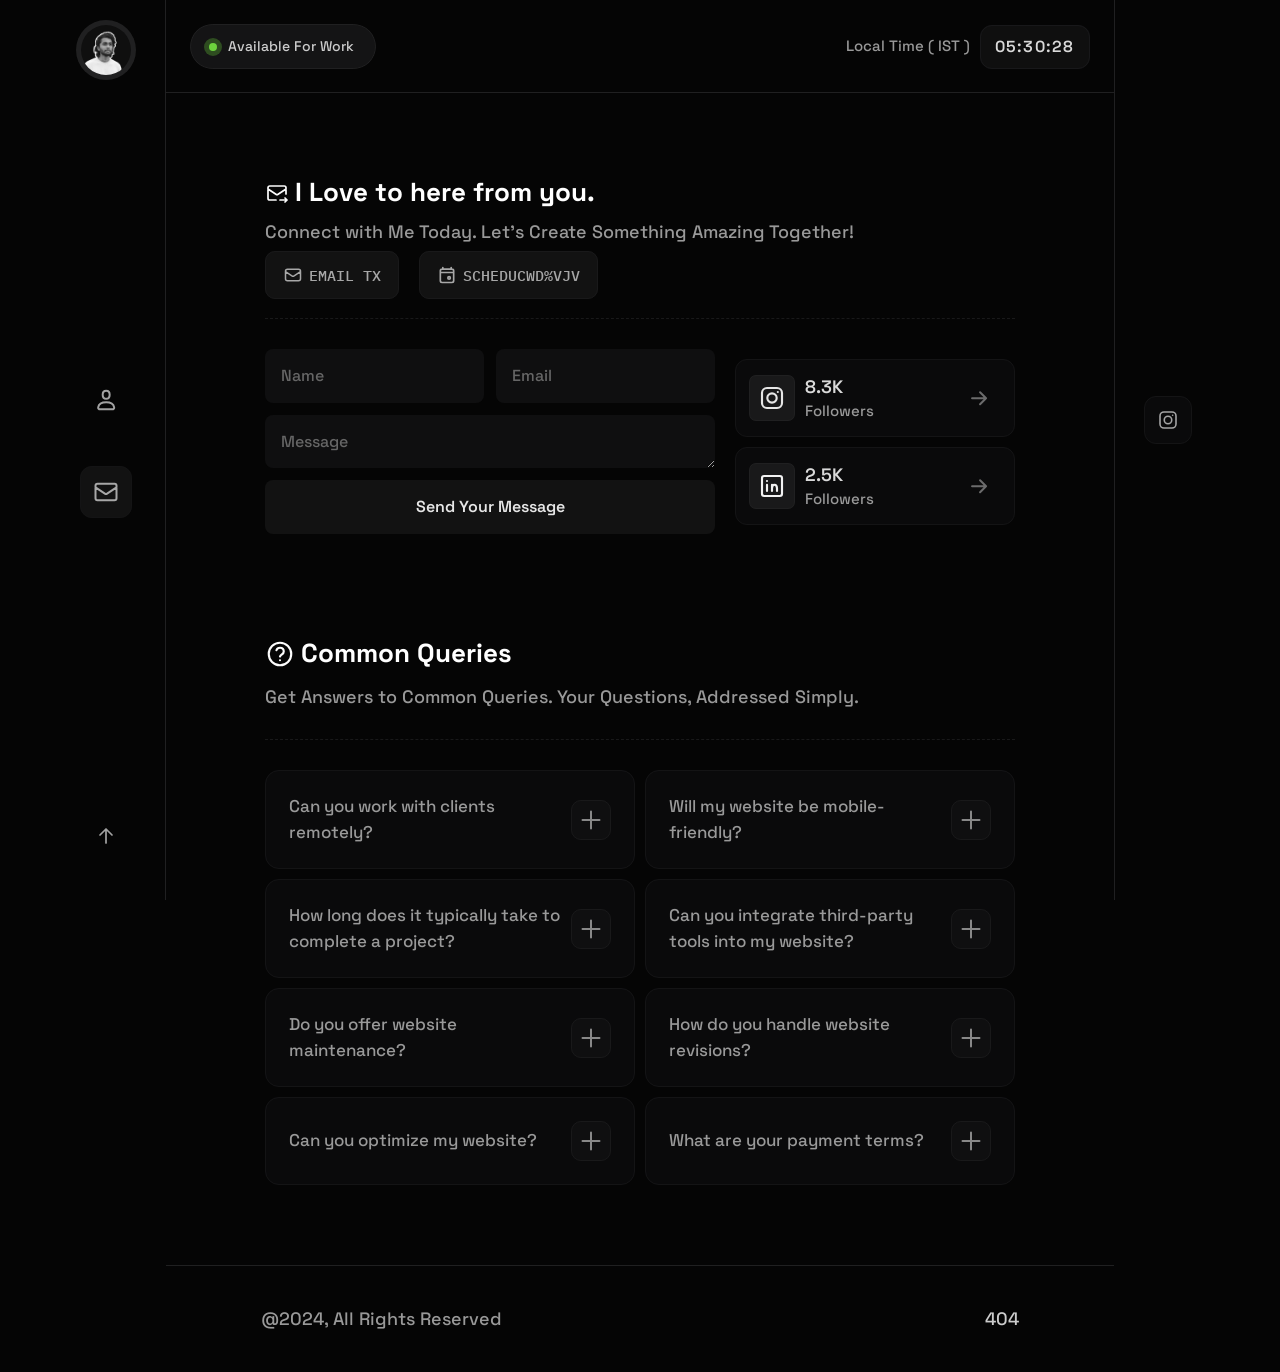
==== commit 14bbdc85: "Fix GitHub Pages startup profile" ====
--- a/contact.html
+++ b/contact.html
@@ -32,7 +32,7 @@
 </style><!-- Start of headEnd -->
     
     <!-- End of headEnd -->
-<style id="no-badges">#__framer-badge-container,div[class$="-container"]:has(.framer-eKXL1),.framer-1tyljp6{display:none!important}</style><link rel="stylesheet" href="assets/jarred-portfolio.css?v=20261011-availability-time2"></head>
+<style id="no-badges">#__framer-badge-container,div[class$="-container"]:has(.framer-eKXL1),.framer-1tyljp6{display:none!important}</style><link rel="stylesheet" href="assets/jarred-portfolio.css?v=20261011-github-loader1"></head>
 <body>
     
     <!-- Start of bodyStart -->
@@ -48,5 +48,5 @@
     <!-- Start of bodyEnd -->
     
     <!-- End of bodyEnd -->
-<script src="js/jarred-portfolio.js?v=20261011-availability-time2" defer></script></body>
+<script src="js/jarred-portfolio.js?v=20261011-github-loader1" defer></script></body>
 </html>
--- a/assets/jarred-portfolio.css
+++ b/assets/jarred-portfolio.css
@@ -15,7 +15,17 @@
 a.jarred-contact-card:hover{border-color:rgba(255,255,255,.35);background:rgba(255,255,255,.07)}
 .jarred-contact-value{color:#f1f1f1;font:500 15px/1.45 "Space Grotesk",sans-serif;overflow-wrap:anywhere}
 .jarred-name{font-size:clamp(42px,6vw,76px)!important;line-height:1.02!important;letter-spacing:-.045em!important;overflow-wrap:anywhere}
+.jarred-loading-screen{position:fixed;inset:0;z-index:2147483000;display:grid;place-items:center;padding:24px;background:#050505;color:#f1f1f1;font-family:"Space Grotesk",sans-serif}
+.jarred-loading-card{width:min(760px,100%);display:grid;grid-template-columns:minmax(150px,220px) 1fr;gap:18px 28px;align-items:center}
+.jarred-loading-card>img{grid-row:span 3;width:100%;aspect-ratio:1;border:1px solid rgba(255,255,255,.14);border-radius:18px;object-fit:cover;background:#111113}
+.jarred-loading-eyebrow{margin:0;color:#ccc;font-size:15px;font-weight:500}
+.jarred-loading-eyebrow::before{content:"";display:inline-block;width:8px;height:8px;margin:0 9px 1px 0;border-radius:50%;background:#6dd33d}
+.jarred-loading-name{margin:0;font-size:clamp(34px,6vw,68px);line-height:1.02;letter-spacing:-.045em}
+.jarred-loading-bio{margin:0;color:#aaa;font-size:16px;line-height:1.55}
+.jarred-loading-stats{grid-column:1/-1;display:grid;grid-template-columns:repeat(4,minmax(0,1fr));gap:12px;padding-top:18px;border-top:1px solid rgba(255,255,255,.1)}
+.jarred-loading-stat{display:grid;gap:5px}.jarred-loading-value{font-size:25px}.jarred-loading-label{color:#999;font-size:12px}
 @media(max-width:680px){.jarred-grid,.jarred-contact-grid{grid-template-columns:1fr!important}.jarred-experience-card,.jarred-stack-card{padding:18px}.jarred-showcase-copy{padding:15px}}
+@media(max-width:680px){.jarred-loading-card{grid-template-columns:88px 1fr;gap:12px 16px}.jarred-loading-card>img{grid-row:span 2;border-radius:50%}.jarred-loading-eyebrow{font-size:13px}.jarred-loading-bio{grid-column:1/-1;font-size:14px}.jarred-loading-stats{gap:8px}.jarred-loading-value{font-size:20px}.jarred-loading-label{font-size:10px}}
 @media(max-width:809px){
   #top [data-framer-name="Mobile"].framer-Pxxcs{padding:16px 0!important}
   #top [data-framer-name="Mobile"].framer-Pxxcs>[data-framer-name="Container"]{align-items:stretch!important;flex-direction:column!important;gap:12px!important}
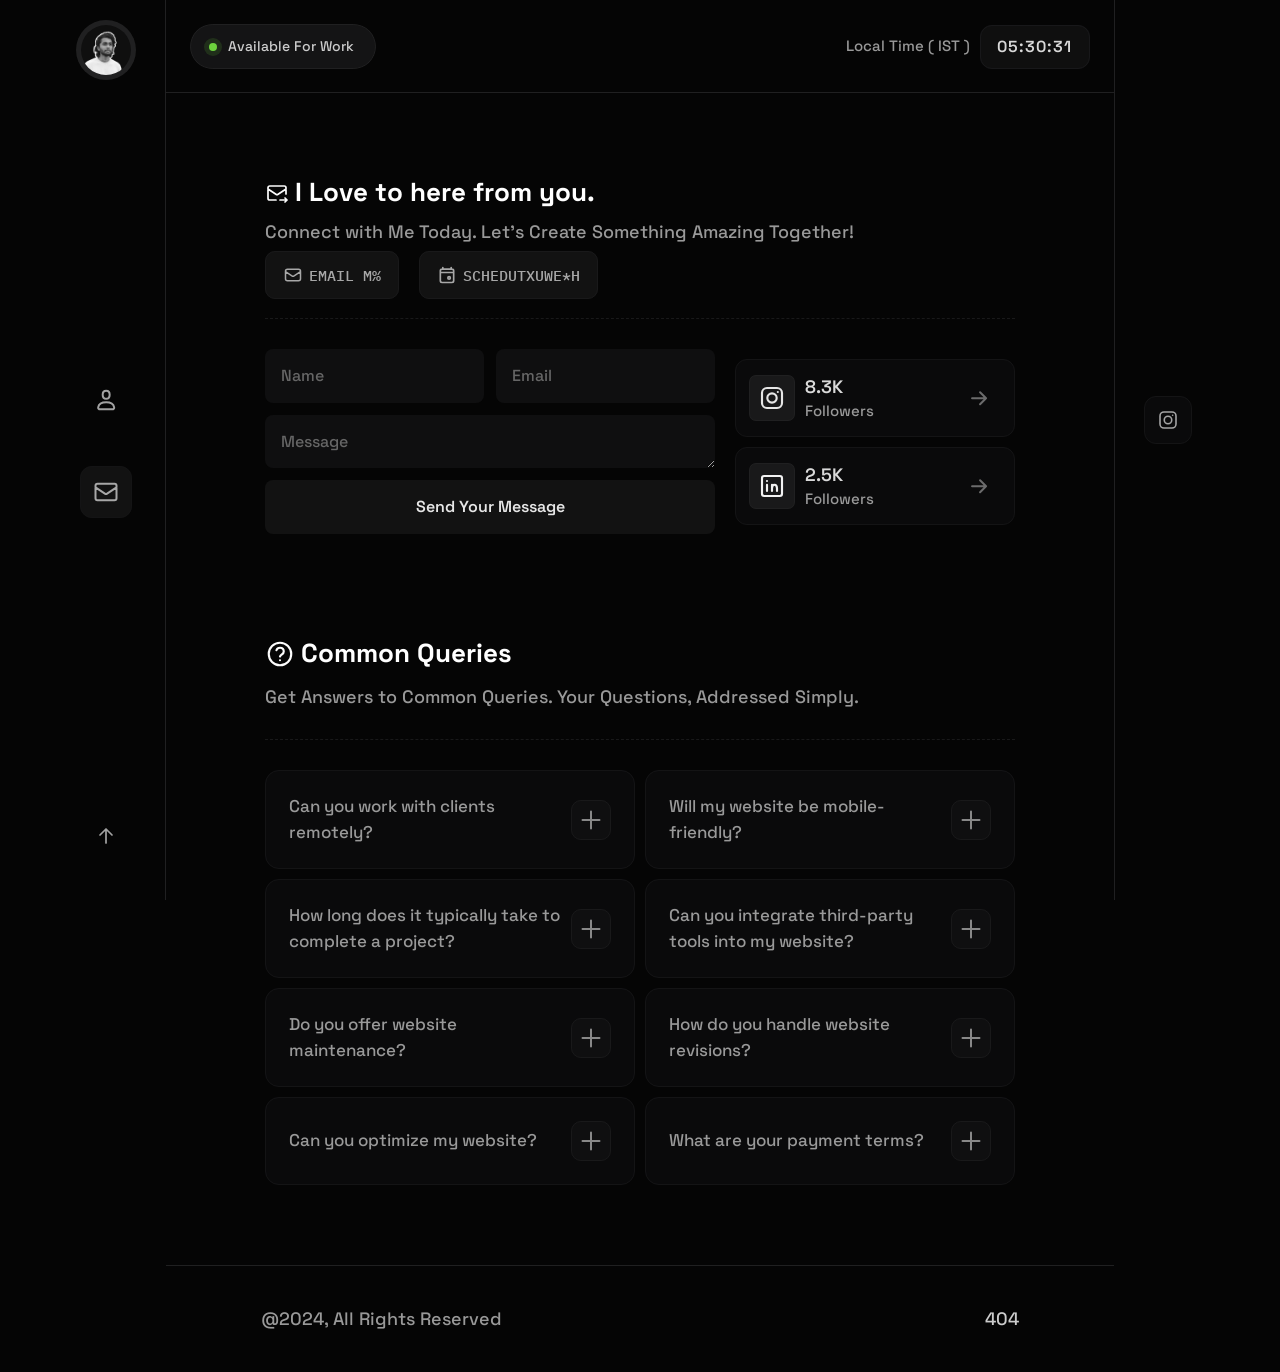
==== commit 32c2e1b2: "Fix GitHub Pages hydration customization" ====
--- a/contact.html
+++ b/contact.html
@@ -32,7 +32,7 @@
 </style><!-- Start of headEnd -->
     
     <!-- End of headEnd -->
-<style id="no-badges">#__framer-badge-container,div[class$="-container"]:has(.framer-eKXL1),.framer-1tyljp6{display:none!important}</style><link rel="stylesheet" href="assets/jarred-portfolio.css?v=20261011-github-loader1"></head>
+<style id="no-badges">#__framer-badge-container,div[class$="-container"]:has(.framer-eKXL1),.framer-1tyljp6{display:none!important}</style><link rel="stylesheet" href="assets/jarred-portfolio.css?v=20261011-github-loader2"></head>
 <body>
     
     <!-- Start of bodyStart -->
@@ -48,5 +48,5 @@
     <!-- Start of bodyEnd -->
     
     <!-- End of bodyEnd -->
-<script src="js/jarred-portfolio.js?v=20261011-github-loader1" defer></script></body>
+<script src="js/jarred-portfolio.js?v=20261011-github-loader2" defer></script></body>
 </html>
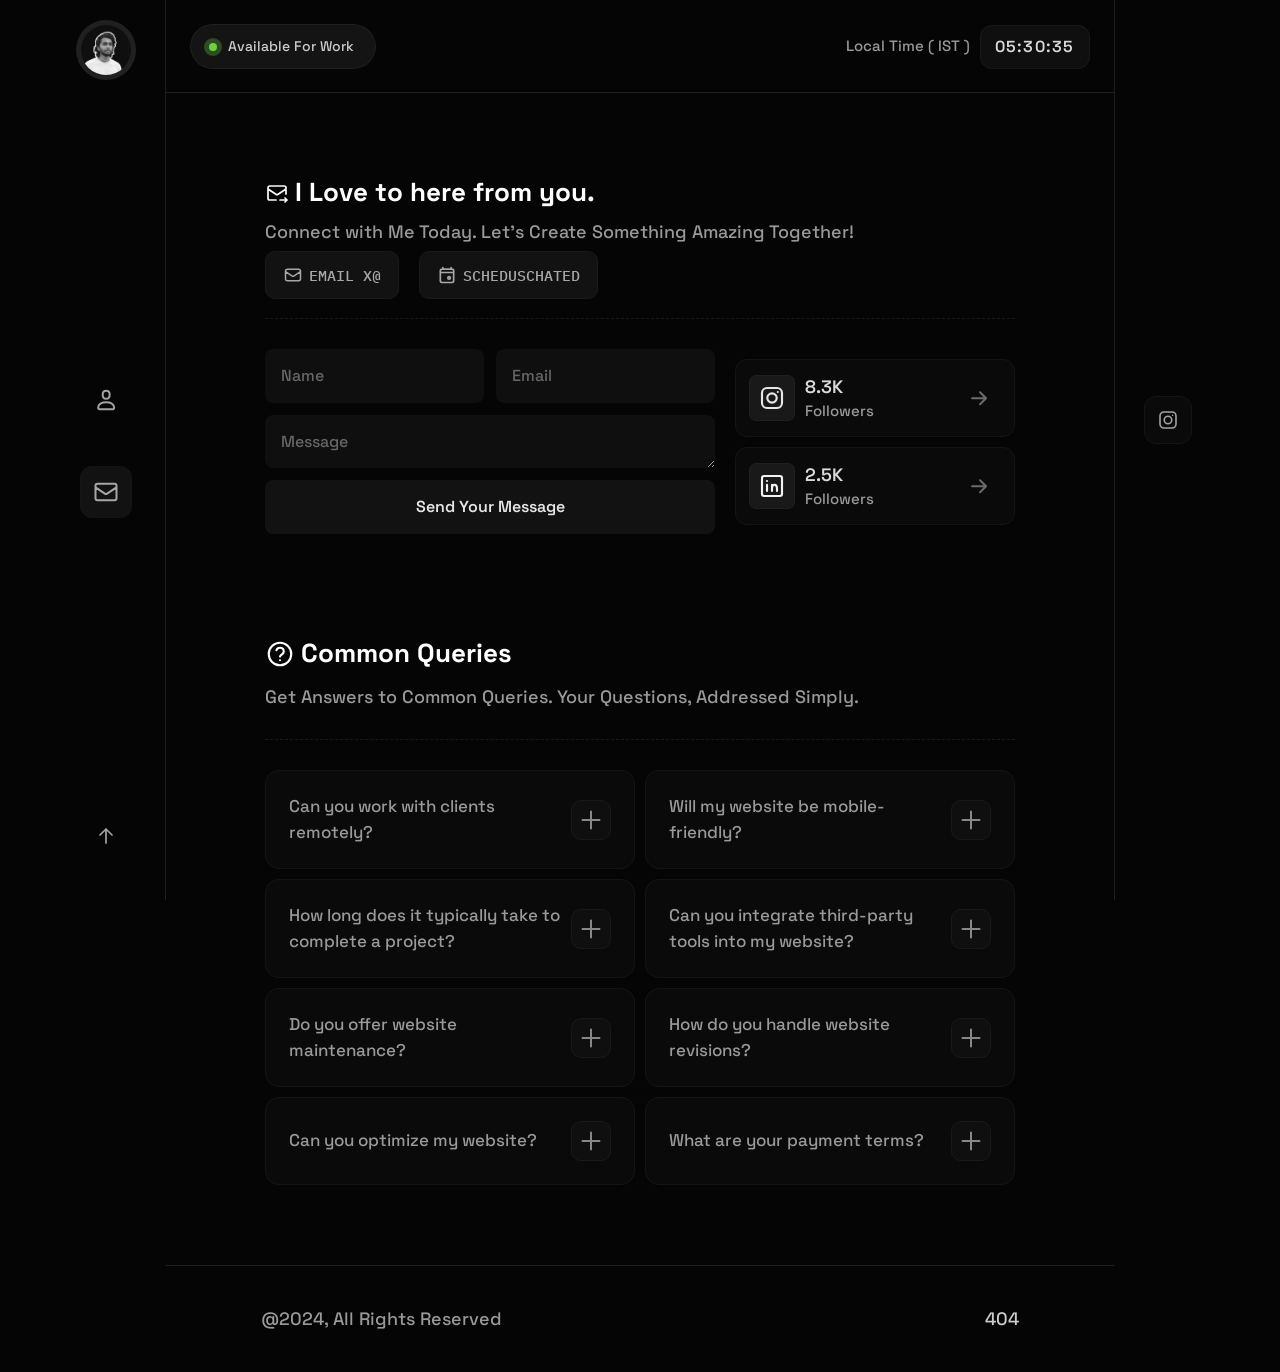
==== commit 77b5c0da: "Add collision beam hero effect" ====
--- a/contact.html
+++ b/contact.html
@@ -32,7 +32,7 @@
 </style><!-- Start of headEnd -->
     
     <!-- End of headEnd -->
-<style id="no-badges">#__framer-badge-container,div[class$="-container"]:has(.framer-eKXL1),.framer-1tyljp6{display:none!important}</style><link rel="stylesheet" href="assets/jarred-portfolio.css?v=20261011-github-loader2"></head>
+<style id="no-badges">#__framer-badge-container,div[class$="-container"]:has(.framer-eKXL1),.framer-1tyljp6{display:none!important}</style><link rel="stylesheet" href="assets/jarred-portfolio.css?v=20261011-beams1"></head>
 <body>
     
     <!-- Start of bodyStart -->
@@ -48,5 +48,5 @@
     <!-- Start of bodyEnd -->
     
     <!-- End of bodyEnd -->
-<script src="js/jarred-portfolio.js?v=20261011-github-loader2" defer></script></body>
+<script src="js/jarred-portfolio.js?v=20261011-beams1" defer></script></body>
 </html>
--- a/assets/jarred-portfolio.css
+++ b/assets/jarred-portfolio.css
@@ -23,7 +23,17 @@
 .jarred-loading-name{margin:0;font-size:clamp(34px,6vw,68px);line-height:1.02;letter-spacing:-.045em}
 .jarred-loading-bio{margin:0;color:#aaa;font-size:16px;line-height:1.55}
 .jarred-loading-stats{grid-column:1/-1;display:grid;grid-template-columns:repeat(4,minmax(0,1fr));gap:12px;padding-top:18px;border-top:1px solid rgba(255,255,255,.1)}
-.jarred-loading-stat{display:grid;gap:5px}.jarred-loading-value{font-size:25px}.jarred-loading-label{color:#999;font-size:12px}
+ .jarred-loading-stat{display:grid;gap:5px}.jarred-loading-value{font-size:25px}.jarred-loading-label{color:#999;font-size:12px}
+.jarred-beam-hero{position:relative!important;isolation:isolate}
+.jarred-beam-content{position:relative;z-index:1}
+.jarred-beam-stage{position:absolute;inset:0;z-index:0;overflow:hidden;pointer-events:none;opacity:.6;mix-blend-mode:screen}
+.jarred-beam{position:absolute;top:-120px;left:var(--beam-left);width:1px;height:var(--beam-height);border-radius:999px;background:linear-gradient(to bottom,transparent,rgba(99,102,241,.8),rgba(236,72,153,.9));filter:drop-shadow(0 0 5px rgba(129,140,248,.55));animation:jarred-beam-fall var(--beam-duration) linear var(--beam-delay) infinite}
+.jarred-beam-floor{position:absolute;right:0;bottom:7%;left:0;height:24px;background:linear-gradient(to top,rgba(72,58,112,.3),transparent);box-shadow:0 -1px 0 rgba(129,140,248,.16),0 -8px 30px rgba(99,102,241,.12)}
+.jarred-beam-burst{position:absolute;bottom:calc(7% + 14px);left:var(--burst-left);width:7px;height:7px;border-radius:50%;background:#f0abfc;box-shadow:0 0 12px 4px rgba(192,132,252,.75);animation:jarred-beam-burst .95s ease-out forwards}
+.jarred-beam-particle{position:absolute;top:3px;left:3px;width:2px;height:2px;border-radius:50%;background:#c4b5fd;transform:rotate(var(--particle-angle)) translateY(0);animation:jarred-beam-particle .85s ease-out forwards}
+@keyframes jarred-beam-fall{from{transform:translate3d(0,0,0)}to{transform:translate3d(0,calc(100vh + 520px),0)}}
+@keyframes jarred-beam-burst{0%{opacity:1;transform:scale(.7)}45%{opacity:1;transform:scale(1.7)}100%{opacity:0;transform:scale(.2)}}
+@keyframes jarred-beam-particle{to{opacity:0;transform:rotate(var(--particle-angle)) translateY(var(--particle-distance))}}
 @media(max-width:680px){.jarred-grid,.jarred-contact-grid{grid-template-columns:1fr!important}.jarred-experience-card,.jarred-stack-card{padding:18px}.jarred-showcase-copy{padding:15px}}
 @media(max-width:680px){.jarred-loading-card{grid-template-columns:88px 1fr;gap:12px 16px}.jarred-loading-card>img{grid-row:span 2;border-radius:50%}.jarred-loading-eyebrow{font-size:13px}.jarred-loading-bio{grid-column:1/-1;font-size:14px}.jarred-loading-stats{gap:8px}.jarred-loading-value{font-size:20px}.jarred-loading-label{font-size:10px}}
 @media(max-width:809px){
@@ -32,4 +42,4 @@
   #top [data-framer-name="Mobile"] [data-framer-name="Buttons Container"]{width:100%!important}
   #top [data-framer-name="Mobile"].framer-Pxxcs>[data-framer-name="Container"]::before{content:"Available For Work";display:flex;align-items:center;align-self:flex-start;padding:9px 13px 9px 29px;border:1px solid rgba(255,255,255,.12);border-radius:999px;background:radial-gradient(circle at 14px 50%,#6dd33d 0 4px,transparent 4.5px),rgba(19,19,21,.96);color:#ccc;font:500 14px/1.4 "Space Grotesk",sans-serif}
 }
-@media(prefers-reduced-motion:reduce){a.jarred-contact-card{transition:none}}
+@media(prefers-reduced-motion:reduce){a.jarred-contact-card{transition:none}.jarred-beam{animation:none}.jarred-beam-burst{display:none}}
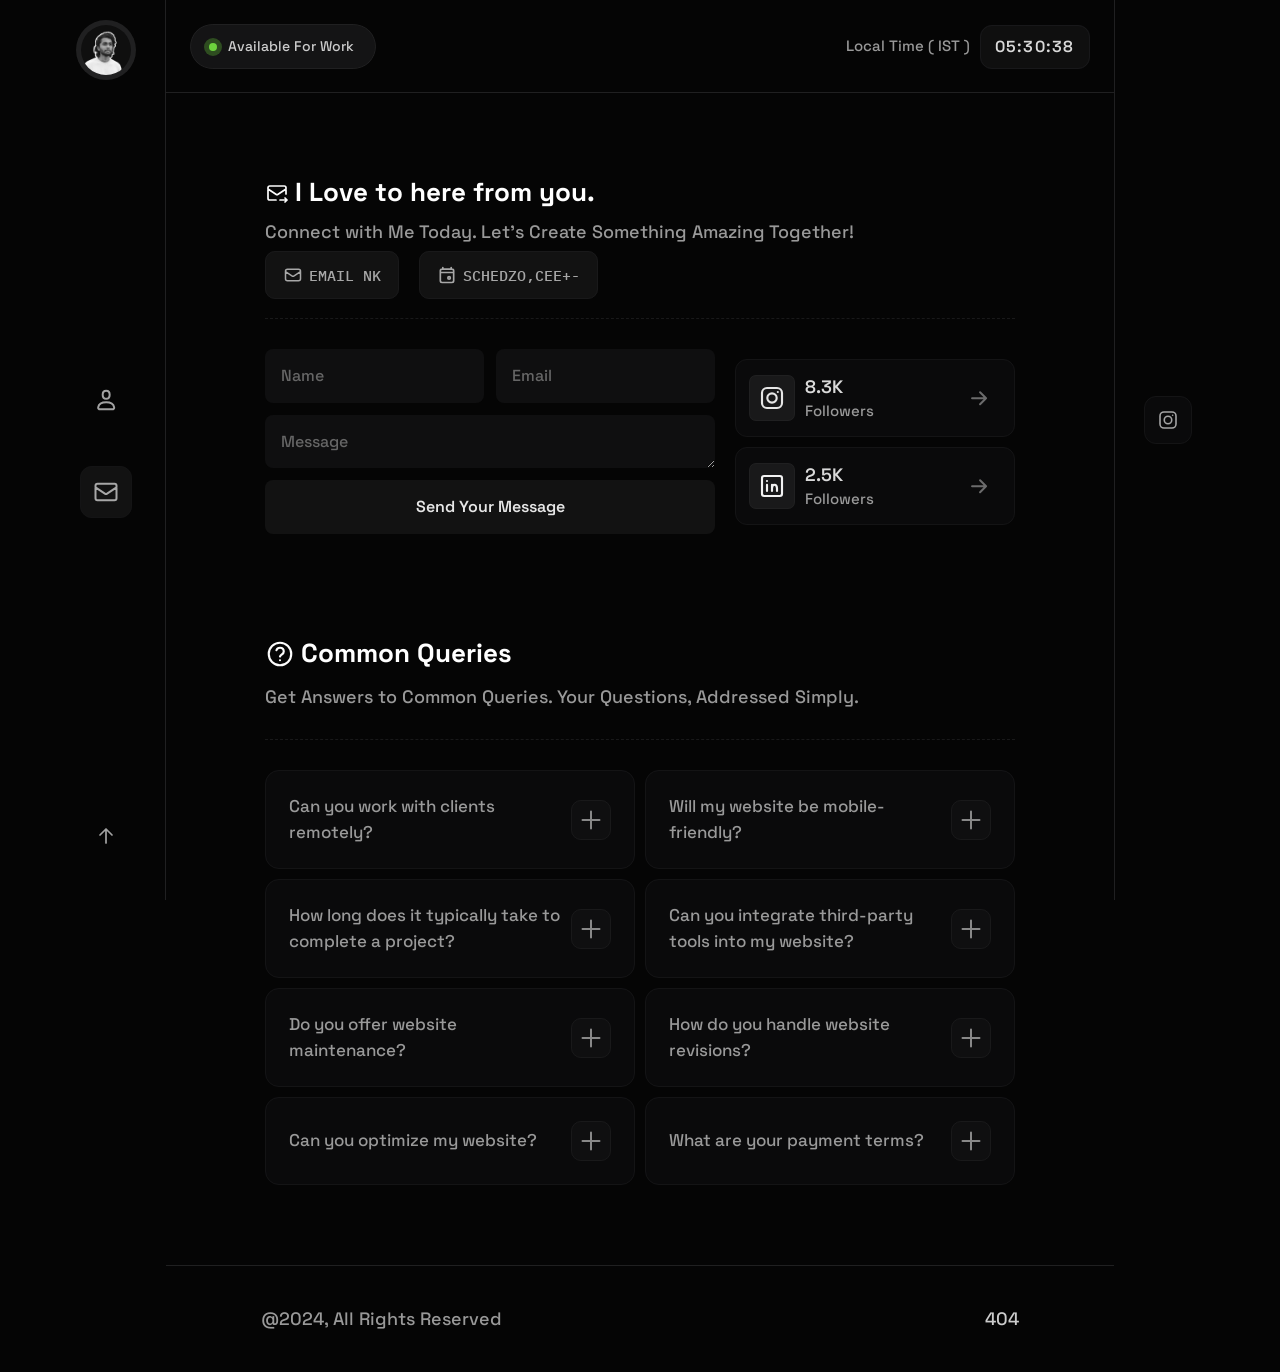
==== commit 77cc3f97: "Make beam effect fullscreen across pages" ====
--- a/contact.html
+++ b/contact.html
@@ -32,7 +32,7 @@
 </style><!-- Start of headEnd -->
     
     <!-- End of headEnd -->
-<style id="no-badges">#__framer-badge-container,div[class$="-container"]:has(.framer-eKXL1),.framer-1tyljp6{display:none!important}</style><link rel="stylesheet" href="assets/jarred-portfolio.css?v=20261011-beams1"></head>
+<style id="no-badges">#__framer-badge-container,div[class$="-container"]:has(.framer-eKXL1),.framer-1tyljp6{display:none!important}</style><link rel="stylesheet" href="assets/jarred-portfolio.css?v=20261011-beams2"></head>
 <body>
     
     <!-- Start of bodyStart -->
@@ -48,5 +48,5 @@
     <!-- Start of bodyEnd -->
     
     <!-- End of bodyEnd -->
-<script src="js/jarred-portfolio.js?v=20261011-beams1" defer></script></body>
+<script src="js/jarred-portfolio.js?v=20261011-beams2" defer></script></body>
 </html>
--- a/assets/jarred-portfolio.css
+++ b/assets/jarred-portfolio.css
@@ -24,18 +24,20 @@
 .jarred-loading-bio{margin:0;color:#aaa;font-size:16px;line-height:1.55}
 .jarred-loading-stats{grid-column:1/-1;display:grid;grid-template-columns:repeat(4,minmax(0,1fr));gap:12px;padding-top:18px;border-top:1px solid rgba(255,255,255,.1)}
  .jarred-loading-stat{display:grid;gap:5px}.jarred-loading-value{font-size:25px}.jarred-loading-label{color:#999;font-size:12px}
-.jarred-beam-hero{position:relative!important;isolation:isolate}
-.jarred-beam-content{position:relative;z-index:1}
 .jarred-beam-stage{position:absolute;inset:0;z-index:0;overflow:hidden;pointer-events:none;opacity:.6;mix-blend-mode:screen}
+.jarred-beam-global{position:fixed;inset:0;z-index:2;opacity:.42}
 .jarred-beam{position:absolute;top:-120px;left:var(--beam-left);width:1px;height:var(--beam-height);border-radius:999px;background:linear-gradient(to bottom,transparent,rgba(99,102,241,.8),rgba(236,72,153,.9));filter:drop-shadow(0 0 5px rgba(129,140,248,.55));animation:jarred-beam-fall var(--beam-duration) linear var(--beam-delay) infinite}
 .jarred-beam-floor{position:absolute;right:0;bottom:7%;left:0;height:24px;background:linear-gradient(to top,rgba(72,58,112,.3),transparent);box-shadow:0 -1px 0 rgba(129,140,248,.16),0 -8px 30px rgba(99,102,241,.12)}
 .jarred-beam-burst{position:absolute;bottom:calc(7% + 14px);left:var(--burst-left);width:7px;height:7px;border-radius:50%;background:#f0abfc;box-shadow:0 0 12px 4px rgba(192,132,252,.75);animation:jarred-beam-burst .95s ease-out forwards}
+  .jarred-beam-global .jarred-beam-floor{bottom:14%}
+  .jarred-beam-global .jarred-beam-burst{bottom:calc(14% + 14px)}
 .jarred-beam-particle{position:absolute;top:3px;left:3px;width:2px;height:2px;border-radius:50%;background:#c4b5fd;transform:rotate(var(--particle-angle)) translateY(0);animation:jarred-beam-particle .85s ease-out forwards}
 @keyframes jarred-beam-fall{from{transform:translate3d(0,0,0)}to{transform:translate3d(0,calc(100vh + 520px),0)}}
 @keyframes jarred-beam-burst{0%{opacity:1;transform:scale(.7)}45%{opacity:1;transform:scale(1.7)}100%{opacity:0;transform:scale(.2)}}
 @keyframes jarred-beam-particle{to{opacity:0;transform:rotate(var(--particle-angle)) translateY(var(--particle-distance))}}
 @media(max-width:680px){.jarred-grid,.jarred-contact-grid{grid-template-columns:1fr!important}.jarred-experience-card,.jarred-stack-card{padding:18px}.jarred-showcase-copy{padding:15px}}
 @media(max-width:680px){.jarred-loading-card{grid-template-columns:88px 1fr;gap:12px 16px}.jarred-loading-card>img{grid-row:span 2;border-radius:50%}.jarred-loading-eyebrow{font-size:13px}.jarred-loading-bio{grid-column:1/-1;font-size:14px}.jarred-loading-stats{gap:8px}.jarred-loading-value{font-size:20px}.jarred-loading-label{font-size:10px}}
+  @media(max-width:680px){.jarred-beam-global{opacity:.48}.jarred-beam-global .jarred-beam{width:2px}.jarred-beam-global .jarred-beam-floor{bottom:16%;height:20px}.jarred-beam-global .jarred-beam-burst{bottom:calc(16% + 14px)}}
 @media(max-width:809px){
   #top [data-framer-name="Mobile"].framer-Pxxcs{padding:16px 0!important}
   #top [data-framer-name="Mobile"].framer-Pxxcs>[data-framer-name="Container"]{align-items:stretch!important;flex-direction:column!important;gap:12px!important}
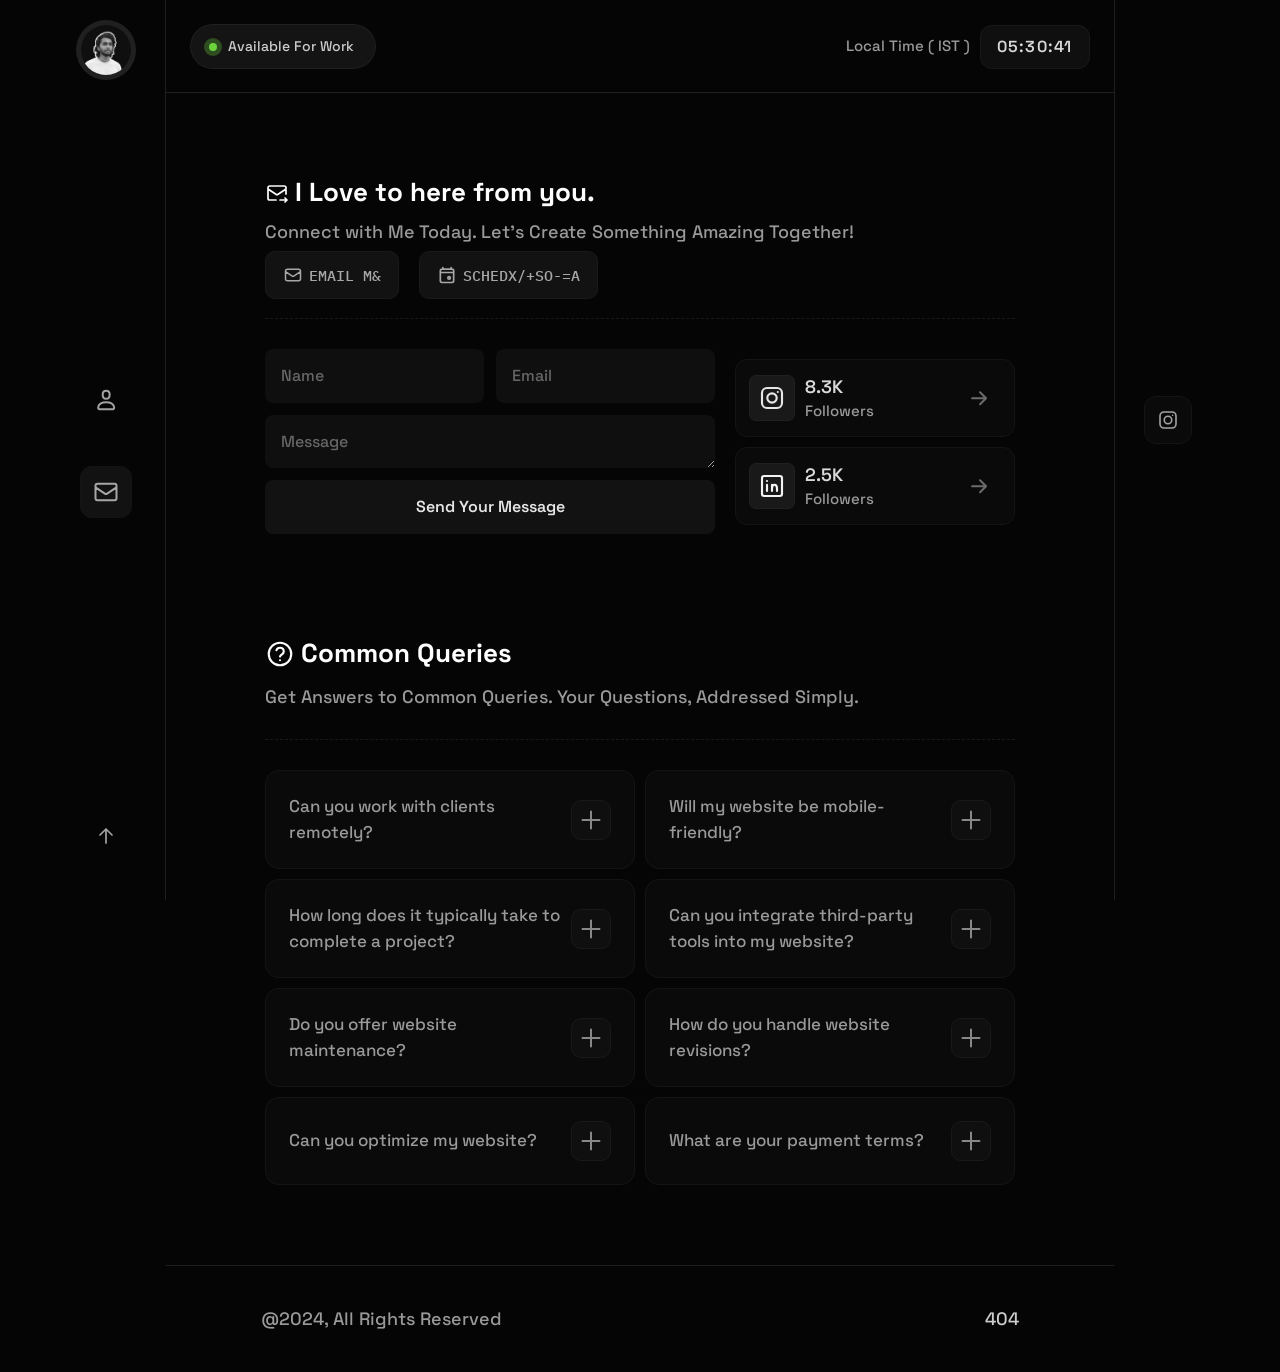
==== commit 5f389d9d: "Keep beam stylesheet cache consistent" ====
--- a/contact.html
+++ b/contact.html
@@ -32,7 +32,7 @@
 </style><!-- Start of headEnd -->
     
     <!-- End of headEnd -->
-<style id="no-badges">#__framer-badge-container,div[class$="-container"]:has(.framer-eKXL1),.framer-1tyljp6{display:none!important}</style><link rel="stylesheet" href="assets/jarred-portfolio.css?v=20261011-beams2"></head>
+<style id="no-badges">#__framer-badge-container,div[class$="-container"]:has(.framer-eKXL1),.framer-1tyljp6{display:none!important}</style><link rel="stylesheet" href="assets/jarred-portfolio.css?v=20261011-beams3"></head>
 <body>
     
     <!-- Start of bodyStart -->
@@ -48,5 +48,5 @@
     <!-- Start of bodyEnd -->
     
     <!-- End of bodyEnd -->
-<script src="js/jarred-portfolio.js?v=20261011-beams2" defer></script></body>
+<script src="js/jarred-portfolio.js?v=20261011-beams3" defer></script></body>
 </html>
